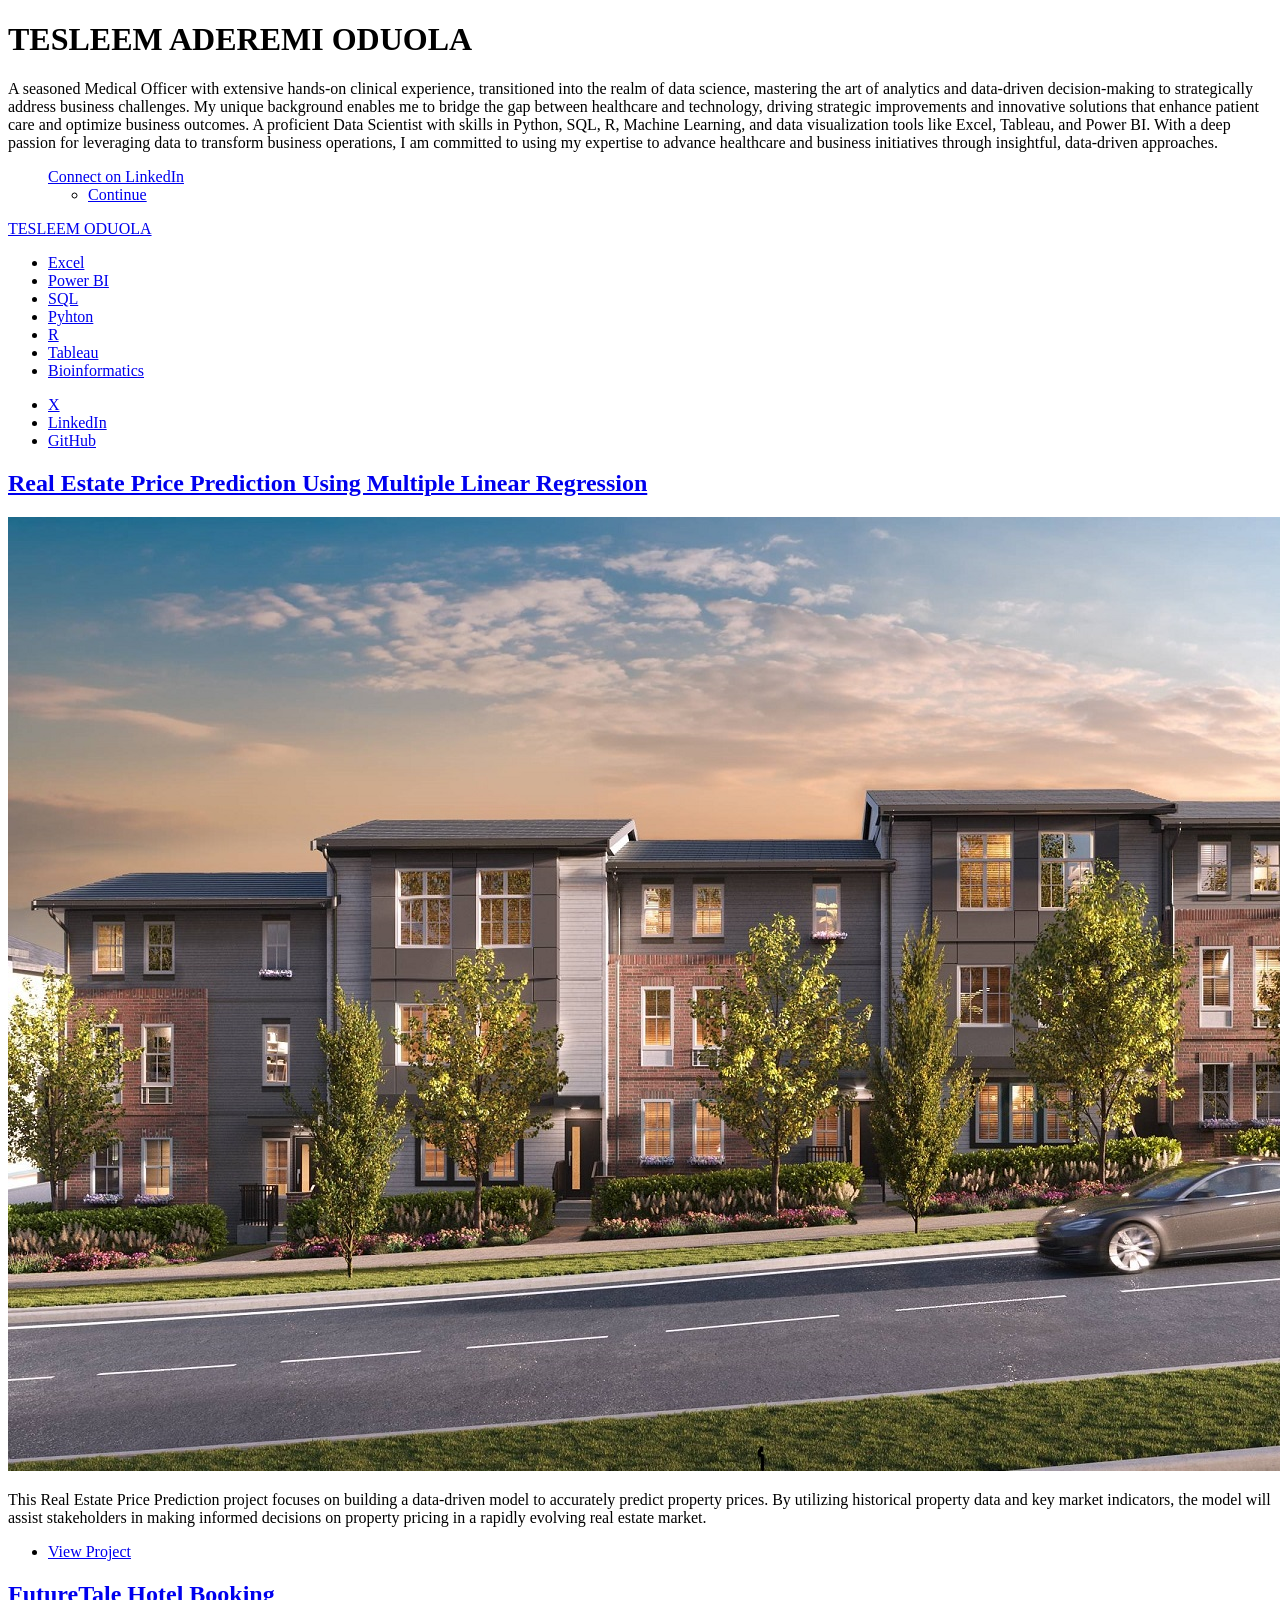
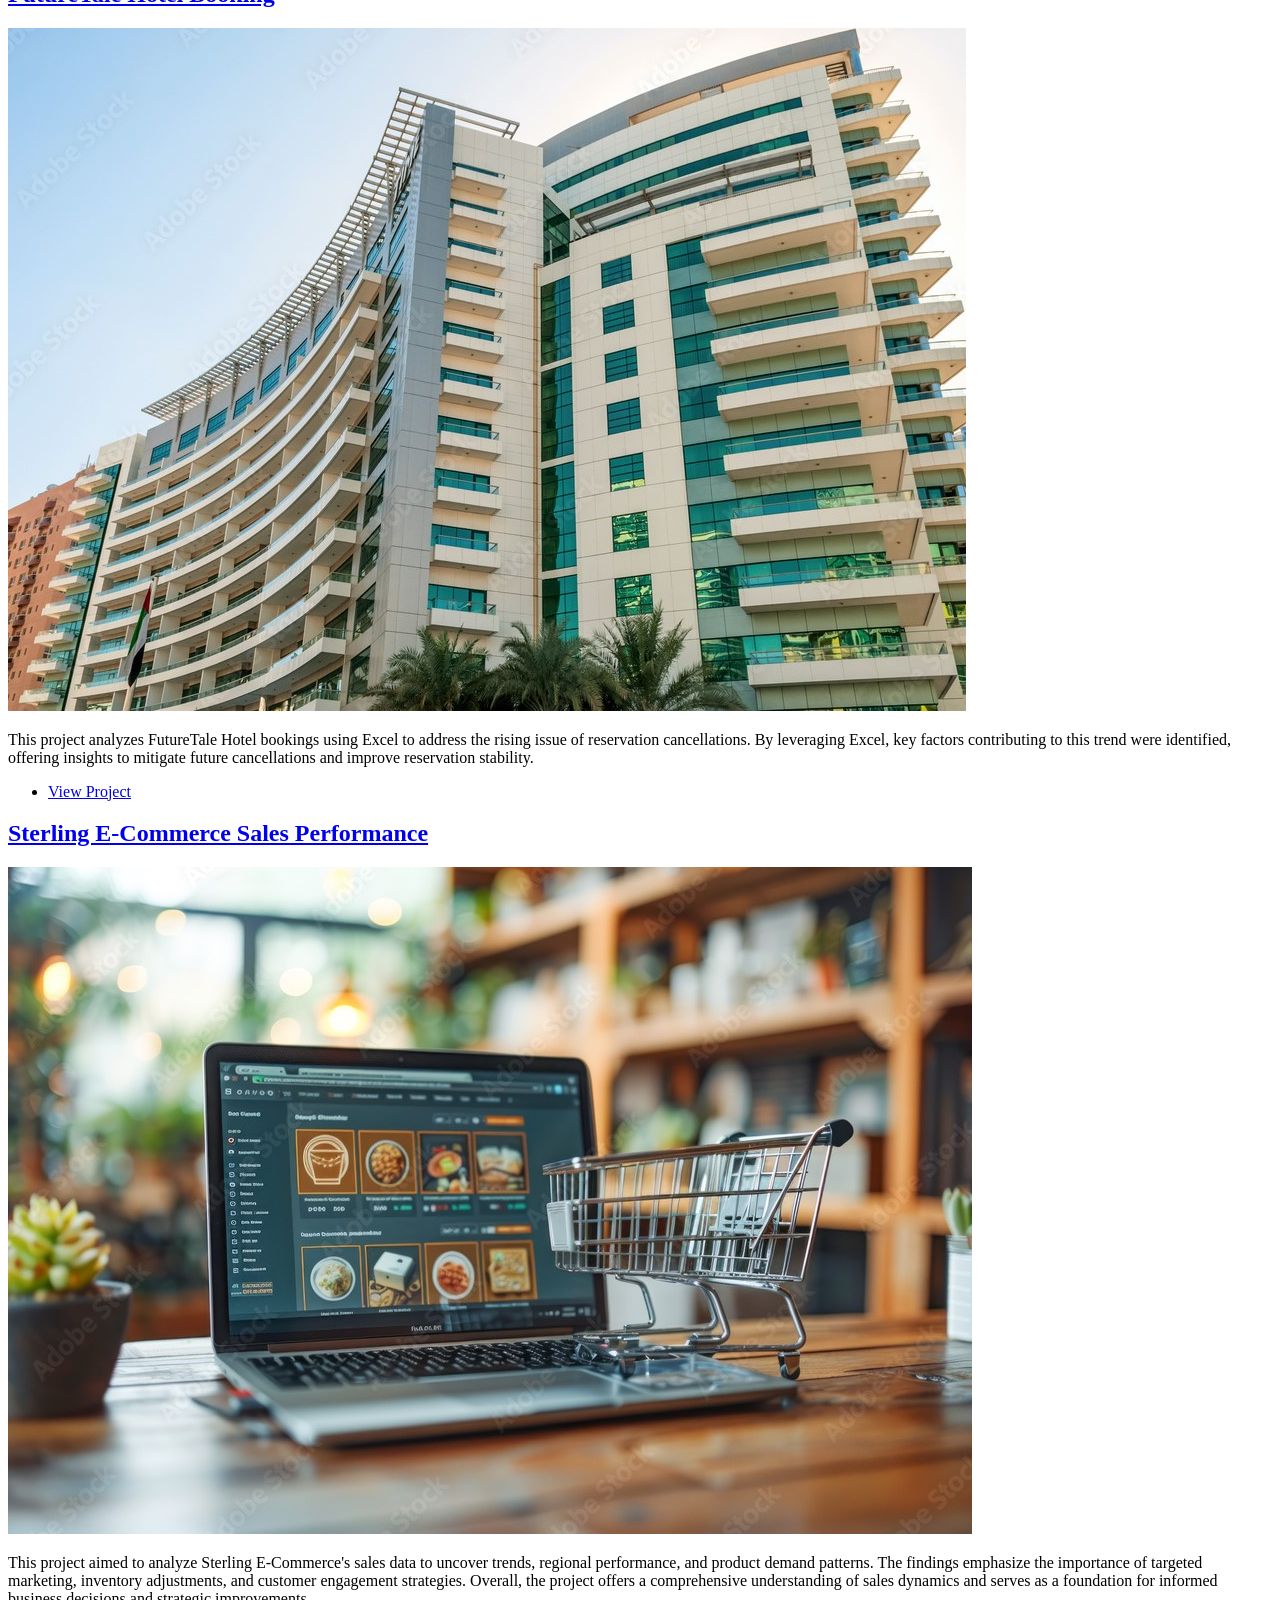
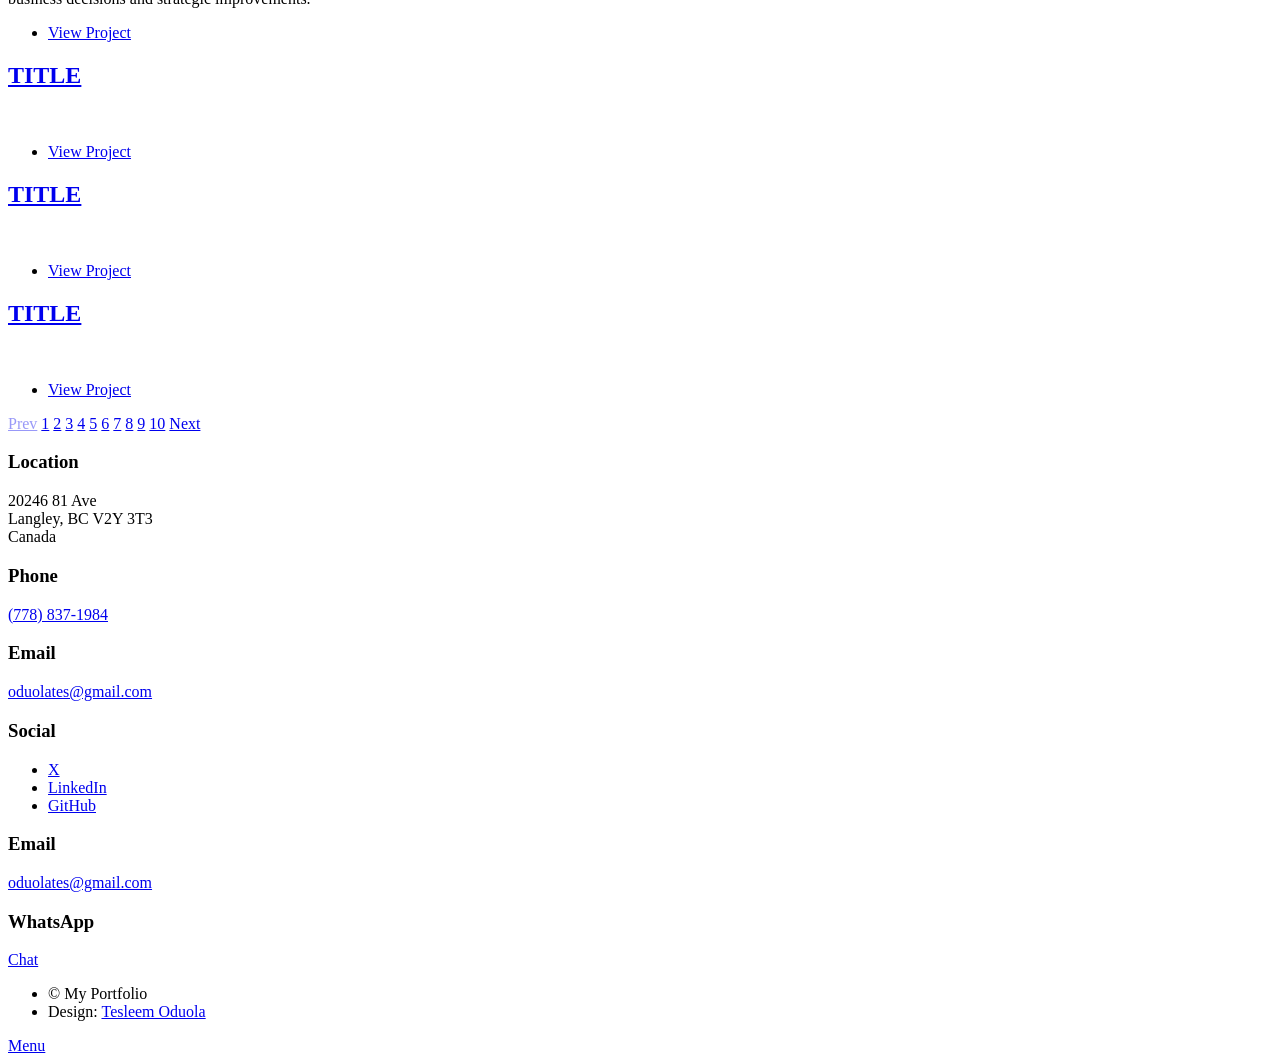
==== index.html @ ebc48899 "Add files via upload" ====
<!DOCTYPE HTML>
<!--
	Massively by HTML5 UP
	html5up.net | @ajlkn
	Free for personal and commercial use under the CCA 3.0 license (html5up.net/license)
-->
<html>
	<head>
		<title>Tesleem Oduola Portfolio</title>
		<meta charset="utf-8" />
		<meta name="viewport" content="width=device-width, initial-scale=1, user-scalable=no" />
		<link rel="stylesheet" href="assets/css/main.css" />
		<noscript><link rel="stylesheet" href="assets/css/noscript.css" /></noscript>
	</head>
	<body class="is-preload">

		<!-- Wrapper -->
			<div id="wrapper" class="fade-in">

				<!-- Intro -->
					<div id="intro">
						<h1>TESLEEM ADEREMI ODUOLA<br />
						</h1>
						<p> A seasoned Medical Officer with extensive hands-on clinical experience, 
                           transitioned into the realm of data science, mastering the art of analytics 
                           and data-driven decision-making to strategically address business challenges.
                           My unique background enables me to bridge the gap between healthcare and
                           technology, driving strategic improvements and innovative solutions that
                           enhance patient care and optimize business outcomes. A proficient Data
                           Scientist with skills in Python, SQL, R, Machine Learning, and data
                           visualization tools like Excel, Tableau, and Power BI. With a deep passion for
                           leveraging data to transform business operations, I am committed to using my
                           expertise to advance healthcare and business initiatives through insightful,
                           data-driven approaches.
                 </p>
				 <ul>  
                        <a href="https://www.linkedin.com/in/tesleemaderemioduola/"">Connect on LinkedIn</a></li>
						<ul class="actions">
							<li><a href="#header" class="button icon solid solo fa-arrow-down scrolly">Continue</a></li>
						</ul>
					</div>

				<!-- Header -->
					<header id="header">
						<a href="index.html" class="logo" target="_blank">TESLEEM ODUOLA</a>
					</header>

				<!-- Nav -->
					<nav id="nav">
						<ul class="links">
							<li class="active"><a href="index.html">Excel</a></li>
							<li><a href="powerbi.html">Power BI</a></li>
							<li><a href="sql.html">SQL</a></li>
							<li><a href="python.html">Pyhton</a></li>
							<li><a href="r.html">R</a></li>
							<li><a href="tableau.html">Tableau</a></li>
							<li><a href="bioinformatics.html">Bioinformatics</a></li>
						</ul>
						<ul class="icons">
							<li><a href="https://www.x.com/oduolates" class="icon brands alt fa-twitter"><span class="label">X</span></a></li>
                            <li><a href="https://www.linkedin.com/in/tesleemaderemioduola/" class="icon brands alt fa-linkedin"><span class="label">LinkedIn</span></a></li>
                            <li><a href="https://github.com/Tesleemoduola" class="icon brands alt fa-github"><span class="label">GitHub</span></a></li>
						</ul>
					</nav>

				<!-- Main -->
					<div id="main">

						

						<!-- Posts -->
							<section id="page1" class="posts">
								<article>
									<header>
										<h2><a href="https://github.com/Tesleemoduola/Real-Estate-Price-Prediction-Using-Multiple-Linear-Regression">Real Estate Price Prediction Using Multiple Linear Regression<br />
										</a></h2>
									</header>
									<a href="https://github.com/Tesleemoduola/Real-Estate-Price-Prediction-Using-Multiple-Linear-Regression" class="image fit"><img src="images/housing_2.jpg" alt="" /></a>
									<p>This Real Estate Price Prediction project focuses on building a data-driven model to accurately predict property prices. By utilizing historical property data and key market 
									   indicators, the model will assist stakeholders in making informed decisions on property pricing in a rapidly evolving real estate market.</p>
									<ul class="actions special">
										<li><a href="https://github.com/Tesleemoduola/Real-Estate-Price-Prediction-Using-Multiple-Linear-Regression" class="button">View Project</a></li>
									</ul>
								</article>
								<article>
									<header>
										<h2><a href="https://github.com/Tesleemoduola/Analysis-of-FutureTale-Hotel-Bookings">FutureTale Hotel Booking<br />
										</a></h2>
									</header>
									<a href="https://github.com/Tesleemoduola/Analysis-of-FutureTale-Hotel-Bookings" class="image fit"><img src="images/hotel.jpg" alt="" /></a>
									<p>This project analyzes FutureTale Hotel bookings using Excel to address the rising issue of reservation cancellations. By leveraging Excel, key factors contributing to this trend
									   were identified, offering insights to mitigate future cancellations and improve reservation stability.</p>
									<ul class="actions special">
										<li><a href="https://github.com/Tesleemoduola/Analysis-of-FutureTale-Hotel-Bookings" class="button">View Project</a></li>
									</ul>
								</article>
								<article>
									<header>
										<h2><a href="https://github.com/Tesleemoduola/Sterling-E-Commerce-Sales-Performance-Analysis">Sterling E-Commerce Sales Performance<br />
										</a></h2>
									</header>
									<a href="https://github.com/Tesleemoduola/Sterling-E-Commerce-Sales-Performance-Analysis" class="image fit"><img src="images/commerce.jpg" alt="" /></a>
									<p>This project aimed to analyze Sterling E-Commerce's sales data to uncover trends, regional performance, and product demand patterns. The findings emphasize the importance of 
									   targeted marketing, inventory adjustments, and customer engagement strategies. Overall, the project offers a comprehensive understanding of sales dynamics and serves as a foundation for informed business decisions and strategic improvements.</p>
									<ul class="actions special">
										<li><a href="https://github.com/Tesleemoduola/Sterling-E-Commerce-Sales-Performance-Analysis" class="button">View Project</a></li>
									</ul>
								</article>
								<article>
									<header>
									    <h2><a href="#">TITLE<br />
										</a></h2>
									</header>
									<a href="#" class="image fit"><img src="images/pic05.jpg" alt="" /></a>
									<p> </p>
									<ul class="actions special">
										<li><a href="#" class="button">View Project</a></li>
									</ul>
								</article>
								<article>
									<header>
										<h2><a href="#">TITLE<br />
										</a></h2>
									</header>
									<a href="#" class="image fit"><img src="images/pic06.jpg" alt="" /></a>
									<p> </p>
									<ul class="actions special">
										<li><a href="#" class="button">View Project</a></li>
									</ul>
								</article>
								<article>
									<header>
										<h2><a href="#">TITLE<br />
										</a></h2>
									</header>
									<a href="#" class="image fit"><img src="images/pic07.jpg" alt="" /></a>
									<p> </p>
									<ul class="actions special">
										<li><a href="#" class="button">View Project</a></li>
									</ul>
								</article>
							</section>

							<section id="page2" class="posts" style="display:none;">
								<article>
									<header>
										<h2><a href="#">TITLE<br />
										</a></h2>
									</header>
									<a href="#" class="image fit"><img src="images/pic02.jpg" alt="" /></a>
									<p> </p>
									<ul class="actions special">
										<li><a href="#" class="button">View Project</a></li>
									</ul>
								</article>
								<article>
									<header>
										<h2><a href="#">TITLE<br />
										</a></h2>
									</header>
									<a href="#" class="image fit"><img src="images/pic02.jpg" alt="" /></a>
									<p> </p>
									<ul class="actions special">
										<li><a href="#" class="button">View Project</a></li>
									</ul>
								</article>
								<article>
									<header>
										<h2><a href="#">TITLE<br />
										</a></h2>
									</header>
									<a href="#" class="image fit"><img src="images/pic02.jpg" alt="" /></a>
									<p> </p>
									<ul class="actions special">
										<li><a href="#" class="button">View Project</a></li>
									</ul>
								</article>
								<article>
									<header>
										<h2><a href="#">TITLE<br />
										</a></h2>
									</header>
									<a href="#" class="image fit"><img src="images/pic02.jpg" alt="" /></a>
									<p> </p>
									<ul class="actions special">
										<li><a href="#" class="button">View Project</a></li>
									</ul>
								</article>
								<article>
									<header>
										<h2><a href="#">TITLE<br />
										</a></h2>
									</header>
									<a href="#" class="image fit"><img src="images/pic02.jpg" alt="" /></a>
									<p> </p>
									<ul class="actions special">
										<li><a href="#" class="button">View Project</a></li>
									</ul>
								</article>
								<article>
									<header>
										<h2><a href="#">TITLE<br />
										</a></h2>
									</header>
									<a href="#" class="image fit"><img src="images/pic02.jpg" alt="" /></a>
									<p> </p>
									<ul class="actions special">
										<li><a href="#" class="button">View Project</a></li>
									</ul>
								</article>
							</section>
							
							<section id="page3" class="posts" style="display:none;">
								<article>
									<header>
										<h2><a href="#">TITLE<br />
										</a></h2>
									</header>
									<a href="#" class="image fit"><img src="images/pic02.jpg" alt="" /></a>
									<p> </p>
									<ul class="actions special">
										<li><a href="#" class="button">View Project</a></li>
									</ul>
								</article>
								<article>
									<header>
										<h2><a href="#">TITLE<br />
										</a></h2>
									</header>
									<a href="#" class="image fit"><img src="images/pic02.jpg" alt="" /></a>
									<p> </p>
									<ul class="actions special">
										<li><a href="#" class="button">View Project</a></li>
									</ul>
								</article>
								<article>
									<header>
										<h2><a href="#">TITLE<br />
										</a></h2>
									</header>
									<a href="#" class="image fit"><img src="images/pic02.jpg" alt="" /></a>
									<p> </p>
									<ul class="actions special">
										<li><a href="#" class="button">View Project</a></li>
									</ul>
								</article>
								<article>
									<header>
										<h2><a href="#">TITLE<br />
										</a></h2>
									</header>
									<a href="#" class="image fit"><img src="images/pic02.jpg" alt="" /></a>
									<p> </p>
									<ul class="actions special">
										<li><a href="#" class="button">View Project</a></li>
									</ul>
								</article>
								<article>
									<header>
										<h2><a href="#">TITLE<br />
										</a></h2>
									</header>
									<a href="#" class="image fit"><img src="images/pic02.jpg" alt="" /></a>
									<p> </p>
									<ul class="actions special">
										<li><a href="#" class="button">View Project</a></li>
									</ul>
								</article>
								<article>
									<header>
										<h2><a href="#">TITLE<br />
										</a></h2>
									</header>
									<a href="#" class="image fit"><img src="images/pic02.jpg" alt="" /></a>
									<p> </p>
									<ul class="actions special">
										<li><a href="#" class="button">View Project</a></li>
									</ul>
								</article>
							</section>

							<section id="page4" class="posts" style="display:none;">
								<article>
									<header>
										<h2><a href="#">TITLE<br />
										</a></h2>
									</header>
									<a href="#" class="image fit"><img src="images/pic02.jpg" alt="" /></a>
									<p> </p>
									<ul class="actions special">
										<li><a href="#" class="button">View Project</a></li>
									</ul>
								</article>
								<article>
									<header>
										<h2><a href="#">TITLE<br />
										</a></h2>
									</header>
									<a href="#" class="image fit"><img src="images/pic02.jpg" alt="" /></a>
									<p> </p>
									<ul class="actions special">
										<li><a href="#" class="button">View Project</a></li>
									</ul>
								</article>
								<article>
									<header>
										<h2><a href="#">TITLE<br />
										</a></h2>
									</header>
									<a href="#" class="image fit"><img src="images/pic02.jpg" alt="" /></a>
									<p> </p>
									<ul class="actions special">
										<li><a href="#" class="button">View Project</a></li>
									</ul>
								</article>
								<article>
									<header>
										<h2><a href="#">TITLE<br />
										</a></h2>
									</header>
									<a href="#" class="image fit"><img src="images/pic02.jpg" alt="" /></a>
									<p> </p>
									<ul class="actions special">
										<li><a href="#" class="button">View Project</a></li>
									</ul>
								</article>
								<article>
									<header>
										<h2><a href="#">TITLE<br />
										</a></h2>
									</header>
									<a href="#" class="image fit"><img src="images/pic02.jpg" alt="" /></a>
									<p> </p>
									<ul class="actions special">
										<li><a href="#" class="button">View Project</a></li>
									</ul>
								</article>
								<article>
									<header>
										<h2><a href="#">TITLE<br />
										</a></h2>
									</header>
									<a href="#" class="image fit"><img src="images/pic02.jpg" alt="" /></a>
									<p> </p>
									<ul class="actions special">
										<li><a href="#" class="button">View Project</a></li>
									</ul>
								</article>
							</section>
							
							<section id="page5" class="posts" style="display:none;">
								<article>
									<header>
										<h2><a href="#">TITLE<br />
										</a></h2>
									</header>
									<a href="#" class="image fit"><img src="images/pic02.jpg" alt="" /></a>
									<p> </p>
									<ul class="actions special">
										<li><a href="#" class="button">View Project</a></li>
									</ul>
								</article>
								<article>
									<header>
										<h2><a href="#">TITLE<br />
										</a></h2>
									</header>
									<a href="#" class="image fit"><img src="images/pic02.jpg" alt="" /></a>
									<p> </p>
									<ul class="actions special">
										<li><a href="#" class="button">View Project</a></li>
									</ul>
								</article>
								<article>
									<header>
										<h2><a href="#">TITLE<br />
										</a></h2>
									</header>
									<a href="#" class="image fit"><img src="images/pic02.jpg" alt="" /></a>
									<p> </p>
									<ul class="actions special">
										<li><a href="#" class="button">View Project</a></li>
									</ul>
								</article>
								<article>
									<header>
										<h2><a href="#">TITLE<br />
										</a></h2>
									</header>
									<a href="#" class="image fit"><img src="images/pic02.jpg" alt="" /></a>
									<p> </p>
									<ul class="actions special">
										<li><a href="#" class="button">View Project</a></li>
									</ul>
								</article>
								<article>
									<header>
										<h2><a href="#">TITLE<br />
										</a></h2>
									</header>
									<a href="#" class="image fit"><img src="images/pic02.jpg" alt="" /></a>
									<p> </p>
									<ul class="actions special">
										<li><a href="#" class="button">View Project</a></li>
									</ul>
								</article>
								<article>
									<header>
										<h2><a href="#">TITLE<br />
										</a></h2>
									</header>
									<a href="#" class="image fit"><img src="images/pic02.jpg" alt="" /></a>
									<p> </p>
									<ul class="actions special">
										<li><a href="#" class="button">View Project</a></li>
									</ul>
								</article>
							</section>
							
							<section id="page6" class="posts" style="display:none;">
								<article>
									<header>
										<h2><a href="#">TITLE<br />
										</a></h2>
									</header>
									<a href="#" class="image fit"><img src="images/pic02.jpg" alt="" /></a>
									<p> </p>
									<ul class="actions special">
										<li><a href="#" class="button">View Project</a></li>
									</ul>
								</article>
								<article>
									<header>
										<h2><a href="#">TITLE<br />
										</a></h2>
									</header>
									<a href="#" class="image fit"><img src="images/pic02.jpg" alt="" /></a>
									<p> </p>
									<ul class="actions special">
										<li><a href="#" class="button">View Project</a></li>
									</ul>
								</article>
								<article>
									<header>
										<h2><a href="#">TITLE<br />
										</a></h2>
									</header>
									<a href="#" class="image fit"><img src="images/pic02.jpg" alt="" /></a>
									<p> </p>
									<ul class="actions special">
										<li><a href="#" class="button">View Project</a></li>
									</ul>
								</article>
								<article>
									<header>
										<h2><a href="#">TITLE<br />
										</a></h2>
									</header>
									<a href="#" class="image fit"><img src="images/pic02.jpg" alt="" /></a>
									<p> </p>
									<ul class="actions special">
										<li><a href="#" class="button">View Project</a></li>
									</ul>
								</article>
								<article>
									<header>
										<h2><a href="#">TITLE<br />
										</a></h2>
									</header>
									<a href="#" class="image fit"><img src="images/pic02.jpg" alt="" /></a>
									<p> </p>
									<ul class="actions special">
										<li><a href="#" class="button">View Project</a></li>
									</ul>
								</article>
								<article>
									<header>
										<h2><a href="#">TITLE<br />
										</a></h2>
									</header>
									<a href="#" class="image fit"><img src="images/pic02.jpg" alt="" /></a>
									<p> </p>
									<ul class="actions special">
										<li><a href="#" class="button">View Project</a></li>
									</ul>
								</article>
							</section>
							
							<section id="page7" class="posts" style="display:none;">
								<article>
									<header>
										<h2><a href="#">TITLE<br />
										</a></h2>
									</header>
									<a href="#" class="image fit"><img src="images/pic02.jpg" alt="" /></a>
									<p> </p>
									<ul class="actions special">
										<li><a href="#" class="button">View Project</a></li>
									</ul>
								</article>
								<article>
									<header>
										<h2><a href="#">TITLE<br />
										</a></h2>
									</header>
									<a href="#" class="image fit"><img src="images/pic02.jpg" alt="" /></a>
									<p> </p>
									<ul class="actions special">
										<li><a href="#" class="button">View Project</a></li>
									</ul>
								</article>
								<article>
									<header>
										<h2><a href="#">TITLE<br />
										</a></h2>
									</header>
									<a href="#" class="image fit"><img src="images/pic02.jpg" alt="" /></a>
									<p> </p>
									<ul class="actions special">
										<li><a href="#" class="button">View Project</a></li>
									</ul>
								</article>
								<article>
									<header>
										<h2><a href="#">TITLE<br />
										</a></h2>
									</header>
									<a href="#" class="image fit"><img src="images/pic02.jpg" alt="" /></a>
									<p> </p>
									<ul class="actions special">
										<li><a href="#" class="button">View Project</a></li>
									</ul>
								</article>
								<article>
									<header>
										<h2><a href="#">TITLE<br />
										</a></h2>
									</header>
									<a href="#" class="image fit"><img src="images/pic02.jpg" alt="" /></a>
									<p> </p>
									<ul class="actions special">
										<li><a href="#" class="button">View Project</a></li>
									</ul>
								</article>
								<article>
									<header>
										<h2><a href="#">TITLE<br />
										</a></h2>
									</header>
									<a href="#" class="image fit"><img src="images/pic02.jpg" alt="" /></a>
									<p> </p>
									<ul class="actions special">
										<li><a href="#" class="button">View Project</a></li>
									</ul>
								</article>
							</section>
							
							<section id="page8" class="posts" style="display:none;">
								<article>
									<header>
										<h2><a href="#">TITLE<br />
										</a></h2>
									</header>
									<a href="#" class="image fit"><img src="images/pic02.jpg" alt="" /></a>
									<p> </p>
									<ul class="actions special">
										<li><a href="#" class="button">View Project</a></li>
									</ul>
								</article>
								<article>
									<header>
										<h2><a href="#">TITLE<br />
										</a></h2>
									</header>
									<a href="#" class="image fit"><img src="images/pic02.jpg" alt="" /></a>
									<p> </p>
									<ul class="actions special">
										<li><a href="#" class="button">View Project</a></li>
									</ul>
								</article>
								<article>
									<header>
										<h2><a href="#">TITLE<br />
										</a></h2>
									</header>
									<a href="#" class="image fit"><img src="images/pic02.jpg" alt="" /></a>
									<p> </p>
									<ul class="actions special">
										<li><a href="#" class="button">View Project</a></li>
									</ul>
								</article>
								<article>
									<header>
										<h2><a href="#">TITLE<br />
										</a></h2>
									</header>
									<a href="#" class="image fit"><img src="images/pic02.jpg" alt="" /></a>
									<p> </p>
									<ul class="actions special">
										<li><a href="#" class="button">View Project</a></li>
									</ul>
								</article>
								<article>
									<header>
										<h2><a href="#">TITLE<br />
										</a></h2>
									</header>
									<a href="#" class="image fit"><img src="images/pic02.jpg" alt="" /></a>
									<p> </p>
									<ul class="actions special">
										<li><a href="#" class="button">View Project</a></li>
									</ul>
								</article>
								<article>
									<header>
										<h2><a href="#">TITLE<br />
										</a></h2>
									</header>
									<a href="#" class="image fit"><img src="images/pic02.jpg" alt="" /></a>
									<p> </p>
									<ul class="actions special">
										<li><a href="#" class="button">View Project</a></li>
									</ul>
								</article>
							</section>
							
							<section id="page9" class="posts" style="display:none;">
								<article>
									<header>
										<h2><a href="#">TITLE<br />
										</a></h2>
									</header>
									<a href="#" class="image fit"><img src="images/pic02.jpg" alt="" /></a>
									<p> </p>
									<ul class="actions special">
										<li><a href="#" class="button">View Project</a></li>
									</ul>
								</article>
								<article>
									<header>
										<h2><a href="#">TITLE<br />
										</a></h2>
									</header>
									<a href="#" class="image fit"><img src="images/pic02.jpg" alt="" /></a>
									<p> </p>
									<ul class="actions special">
										<li><a href="#" class="button">View Project</a></li>
									</ul>
								</article>
								<article>
									<header>
										<h2><a href="#">TITLE<br />
										</a></h2>
									</header>
									<a href="#" class="image fit"><img src="images/pic02.jpg" alt="" /></a>
									<p> </p>
									<ul class="actions special">
										<li><a href="#" class="button">View Project</a></li>
									</ul>
								</article>
								<article>
									<header>
										<h2><a href="#">TITLE<br />
										</a></h2>
									</header>
									<a href="#" class="image fit"><img src="images/pic02.jpg" alt="" /></a>
									<p> </p>
									<ul class="actions special">
										<li><a href="#" class="button">View Project</a></li>
									</ul>
								</article>
								<article>
									<header>
										<h2><a href="#">TITLE<br />
										</a></h2>
									</header>
									<a href="#" class="image fit"><img src="images/pic02.jpg" alt="" /></a>
									<p> </p>
									<ul class="actions special">
										<li><a href="#" class="button">View Project</a></li>
									</ul>
								</article>
								<article>
									<header>
										<h2><a href="#">TITLE<br />
										</a></h2>
									</header>
									<a href="#" class="image fit"><img src="images/pic02.jpg" alt="" /></a>
									<p> </p>
									<ul class="actions special">
										<li><a href="#" class="button">View Project</a></li>
									</ul>
								</article>
							</section>
							
							<section id="page10" class="posts" style="display:none;">
								<article>
									<header>
										<h2><a href="#">TITLE<br />
										</a></h2>
									</header>
									<a href="#" class="image fit"><img src="images/pic02.jpg" alt="" /></a>
									<p> </p>
									<ul class="actions special">
										<li><a href="#" class="button">View Project</a></li>
									</ul>
								</article>
								<article>
									<header>
										<h2><a href="#">TITLE<br />
										</a></h2>
									</header>
									<a href="#" class="image fit"><img src="images/pic02.jpg" alt="" /></a>
									<p> </p>
									<ul class="actions special">
										<li><a href="#" class="button">View Project</a></li>
									</ul>
								</article>
								<article>
									<header>
										<h2><a href="#">TITLE<br />
										</a></h2>
									</header>
									<a href="#" class="image fit"><img src="images/pic02.jpg" alt="" /></a>
									<p> </p>
									<ul class="actions special">
										<li><a href="#" class="button">View Project</a></li>
									</ul>
								</article>
								<article>
									<header>
										<h2><a href="#">TITLE<br />
										</a></h2>
									</header>
									<a href="#" class="image fit"><img src="images/pic02.jpg" alt="" /></a>
									<p> </p>
									<ul class="actions special">
										<li><a href="#" class="button">View Project</a></li>
									</ul>
								</article>
								<article>
									<header>
										<h2><a href="#">TITLE<br />
										</a></h2>
									</header>
									<a href="#" class="image fit"><img src="images/pic02.jpg" alt="" /></a>
									<p> </p>
									<ul class="actions special">
										<li><a href="#" class="button">View Project</a></li>
									</ul>
								</article>
								<article>
									<header>
										<h2><a href="#">TITLE<br />
										</a></h2>
									</header>
									<a href="#" class="image fit"><img src="images/pic02.jpg" alt="" /></a>
									<p> </p>
									<ul class="actions special">
										<li><a href="#" class="button">View Project</a></li>
									</ul>
								</article>
							</section>

						<!-- Footer -->
						<footer>
							<div class="pagination">
								<a href="#" class="previous">Prev</a>
								<a href="#" class="page active">1</a>
                                <a href="#" class="page">2</a>
                                <a href="#" class="page">3</a>
                                <a href="#" class="page">4</a>
                                <a href="#" class="page">5</a>
                                <a href="#" class="page">6</a>
                                <a href="#" class="page">7</a>
                                <a href="#" class="page">8</a>
                                <a href="#" class="page">9</a>
                                <a href="#" class="page">10</a>
                                <a href="#" class="next">Next</a>
							</div>
						</footer>

				</div>

			<!-- Footer -->
				<footer id="footer">
						</form>
					</section>
					<section class="split contact">
						<section class="alt">
							<h3>Location</h3>
							<p>20246 81 Ave<br />
							   Langley, BC V2Y 3T3<br />
							   Canada</p>
						</section>
						<section>
							<h3>Phone</h3>
							<p><a href="#">(778) 837-1984</a></p>
						</section>
						<section>
							<h3>Email</h3>
							<p><a href="#">oduolates@gmail.com</a></p>
						</section>
						<section>
							<h3>Social</h3>
							<ul class="icons alt">
								<li><a href="https://www.x.com/oduolates" class="icon brands alt fa-twitter"><span class="label">X</span></a></li>
								<li><a href="https://www.linkedin.com/in/tesleemaderemioduola/" class="icon brands alt fa-linkedin"><span class="label">LinkedIn</span></a></li>
								<li><a href="https://github.com/Tesleemoduola" class="icon brands alt fa-github"><span class="label">GitHub</span></a></li>
						</section>
						<section>
							<!-- Email Contact with Gmail Logo -->
						<h3>Email</h3>
						<!-- Email link using mailto protocol -->
						<p>
						<a href="mailto:oduolates@gmail.com">
						<i class="fas fa-envelope" style="color: magenta;"></i> 
						oduolates@gmail.com
						</a>
						</p>
						</section>
						
						<!-- WhatsApp Contact -->
						<section>
						<h3>WhatsApp</h3>
						<!-- Link to open WhatsApp chat -->
						<p>
						<a href="https://wa.me/27797586064" target="_blank">
						<i class="fab fa-whatsapp" style="color: maroon;"></i> 
						Chat
						</a>
						</p>
						</section>
						</section>
					   </footer>


			<!-- Copyright -->
				<div id="copyright">
					<ul><li>&copy; My Portfolio</li><li>Design: <a href="https://tesleemoduola.github.io">Tesleem Oduola</a></li></ul>
				</div>

		</div>

	<!-- Scripts -->
		<script src="assets/js/jquery.min.js"></script>
		<script src="assets/js/jquery.scrollex.min.js"></script>
		<script src="assets/js/jquery.scrolly.min.js"></script>
		<script src="assets/js/browser.min.js"></script>
		<script src="assets/js/breakpoints.min.js"></script>
		<script src="assets/js/util.js"></script>
		<script src="assets/js/main.js"></script>
    
	<!-- Pagination script -->
	<script>
		// Function to update Prev/Next disabled state
		function updateNavButtons() {
			const activeBtn = document.querySelector(".pagination .page.active");
			const currentPage = parseInt(activeBtn.textContent.trim());
		
			const prevBtn = document.querySelector(".pagination .previous");
			const nextBtn = document.querySelector(".pagination .next");
		
			// Disable PREV on page 1
			if (currentPage === 1) {
				prevBtn.classList.add("disabled");
				prevBtn.style.pointerEvents = "none";
				prevBtn.style.opacity = "0.4";
			} else {
				prevBtn.classList.remove("disabled");
				prevBtn.style.pointerEvents = "auto";
				prevBtn.style.opacity = "1";
			}
		
			// Disable NEXT on last page
			const totalPages = document.querySelectorAll(".pagination .page").length;
		
			if (currentPage === totalPages) {
				nextBtn.classList.add("disabled");
				nextBtn.style.pointerEvents = "none";
				nextBtn.style.opacity = "0.4";
			} else {
				nextBtn.classList.remove("disabled");
				nextBtn.style.pointerEvents = "auto";
				nextBtn.style.opacity = "1";
			}
		}
		
		
		// Handle number buttons
		document.querySelectorAll(".pagination .page").forEach(button => {
			button.addEventListener("click", function(event) {
				event.preventDefault();
		
				let pageNumber = this.textContent.trim();
		
				// Hide all pages
				document.querySelectorAll("section[id^='page']").forEach(section => {
					section.style.display = "none";
				});
		
				// Show selected page
				const target = document.getElementById("page" + pageNumber);
				if (target) {
					target.style.display = "block";
				}
		
				// Update active button
				document.querySelectorAll(".pagination .page").forEach(b => b.classList.remove("active"));
				this.classList.add("active");
		
				// Update button states
				updateNavButtons();
			});
		});
		
		
		// NEXT button
		const nextBtn = document.querySelector(".pagination .next");
		if (nextBtn) {
			nextBtn.addEventListener("click", function(e) {
				e.preventDefault();
		
				const activeBtn = document.querySelector(".pagination .page.active");
				let currentPage = parseInt(activeBtn.textContent.trim());
				let nextPage = currentPage + 1;
		
				const nextPageBtn = [...document.querySelectorAll(".pagination .page")]
					.find(btn => parseInt(btn.textContent.trim()) === nextPage);
		
				if (nextPageBtn) {
					nextPageBtn.click();
				}
			});
		}
		
		
		// PREVIOUS button
		const prevBtn = document.querySelector(".pagination .previous");
		if (prevBtn) {
			prevBtn.addEventListener("click", function(e) {
				e.preventDefault();
		
				const activeBtn = document.querySelector(".pagination .page.active");
				let currentPage = parseInt(activeBtn.textContent.trim());
				let prevPage = currentPage - 1;
		
				const prevPageBtn = [...document.querySelectorAll(".pagination .page")]
					.find(btn => parseInt(btn.textContent.trim()) === prevPage);
		
				if (prevPageBtn) {
					prevPageBtn.click();
				}
			});
		}
		
		// Initialize disabled states on page load
		updateNavButtons();
		</script>
</body>
</html>
---- assets/css/main.css ----
@import url(fontawesome-all.min.css);
@import url("https://fonts.googleapis.com/css?family=Merriweather:300,700,300italic,700italic|Source+Sans+Pro:900");

/*
	Massively by HTML5 UP
	html5up.net | @ajlkn
	Free for personal and commercial use under the CCA 3.0 license (html5up.net/license)
*/

html, body, div, span, applet, object,
iframe, h1, h2, h3, h4, h5, h6, p, blockquote,
pre, a, abbr, acronym, address, big, cite,
code, del, dfn, em, img, ins, kbd, q, s, samp,
small, strike, strong, sub, sup, tt, var, b,
u, i, center, dl, dt, dd, ol, ul, li, fieldset,
form, label, legend, table, caption, tbody,
tfoot, thead, tr, th, td, article, aside,
canvas, details, embed, figure, figcaption,
footer, header, hgroup, menu, nav, output, ruby,
section, summary, time, mark, audio, video {
	margin: 0;
	padding: 0;
	border: 0;
	font-size: 100%;
	font: inherit;
	vertical-align: baseline;}

article, aside, details, figcaption, figure,
footer, header, hgroup, menu, nav, section {
	display: block;}

body {
	line-height: 1;
}

ol, ul {
	list-style: none;
}

blockquote, q {
	quotes: none;
}

	blockquote:before, blockquote:after, q:before, q:after {
		content: '';
		content: none;
	}

table {
	border-collapse: collapse;
	border-spacing: 0;
}

body {
	-webkit-text-size-adjust: none;
}

mark {
	background-color: transparent;
	color: inherit;
}

input::-moz-focus-inner {
	border: 0;
	padding: 0;
}

input, select, textarea {
	-moz-appearance: none;
	-webkit-appearance: none;
	-ms-appearance: none;
	appearance: none;
}

/* Basic */

	@-ms-viewport {
		width: device-width;
	}

	body {
		-ms-overflow-style: scrollbar;
	}

	@media screen and (max-width: 480px) {

		html, body {
			min-width: 320px;
		}

	}

	html {
		box-sizing: border-box;
	}

	*, *:before, *:after {
		box-sizing: inherit;
	}

	body {
		background-color: #1e252d;
	}

		body.is-preload *, body.is-preload *:before, body.is-preload *:after {
			-moz-animation: none !important;
			-webkit-animation: none !important;
			-ms-animation: none !important;
			animation: none !important;
			-moz-transition: none !important;
			-webkit-transition: none !important;
			-ms-transition: none !important;
			transition: none !important;
		}

/* Type */

	html {
		font-size: 16pt;
	}

		@media screen and (max-width: 1680px) {

			html {
				font-size: 12pt;
			}

		}

		@media screen and (max-width: 1280px) {

			html {
				font-size: 11pt;
			}

		}

		@media screen and (max-width: 360px) {

			html {
				font-size: 10pt;
			}

		}

	body {
		color: #212931;
	}

	body, input, select, textarea {
		font-family: "Merriweather", Georgia, serif;
		font-weight: 300;
		font-size: 1rem;
		line-height: 2.375;
	}

	a {
		-moz-transition: color 0.2s ease-in-out, background-color 0.2s ease-in-out, border-color 0.2s ease-in-out, box-shadow 0.2s ease-in-out;
		-webkit-transition: color 0.2s ease-in-out, background-color 0.2s ease-in-out, border-color 0.2s ease-in-out, box-shadow 0.2s ease-in-out;
		-ms-transition: color 0.2s ease-in-out, background-color 0.2s ease-in-out, border-color 0.2s ease-in-out, box-shadow 0.2s ease-in-out;
		transition: color 0.2s ease-in-out, background-color 0.2s ease-in-out, border-color 0.2s ease-in-out, box-shadow 0.2s ease-in-out;
		border-bottom: dotted 1px;
		text-decoration: none;
	}

		a:hover {
			border-bottom-color: transparent;
		}

	strong, b {
		font-weight: 600;
	}

	em, i {
		font-style: italic;
	}

	p {
		text-align: justify;
		margin: 0 0 2rem 0;
	}

	h1, h2, h3, h4, h5, h6 {
		font-family: "Source Sans Pro", Helvetica, sans-serif;
		font-weight: 900;
		line-height: 1.5;
		letter-spacing: 0.075em;
		text-transform: uppercase;
		margin: 0 0 1rem 0;
	}

		h1 a, h2 a, h3 a, h4 a, h5 a, h6 a {
			border-bottom: 0;
			color: inherit;
			text-decoration: none;
		}

	h1 {
		font-size: 4rem;
		line-height: 1.1;
		margin: 0 0 2rem 0;
	}

	h2 {
		font-size: 1.75rem;
		line-height: 1.3;
		margin: 0 0 1.5rem 0;
	}

	h3 {
		font-size: 1.25rem;
		margin: 0 0 1.5rem 0;
	}

	h4 {
		font-size: 1rem;
	}

	h5 {
		font-size: 0.9rem;
	}

	h6 {
		font-size: 0.8rem;
	}

	sub {
		font-size: 0.8rem;
		position: relative;
		top: 0.5rem;
	}

	sup {
		font-size: 0.8rem;
		position: relative;
		top: -0.5rem;
	}

	blockquote {
		border-left: solid 4px;
		font-style: italic;
		margin: 0 0 2rem 0;
		padding: 0.5rem 0 0.5rem 2rem;
	}

	code {
		border: solid 2px;
		font-family: "Courier New", monospace;
		font-size: 0.9rem;
		margin: 0 0.25rem;
		padding: 0.25rem 0.65rem;
	}

	pre {
		-webkit-overflow-scrolling: touch;
		font-family: "Courier New", monospace;
		font-size: 0.9rem;
		margin: 0 0 2rem 0;
	}

		pre code {
			display: block;
			line-height: 1.75;
			padding: 1rem 1.5rem;
			overflow-x: auto;
		}

	hr {
		border: 0;
		border-bottom: solid 2px;
		margin: 3rem 0;
	}

		hr.major {
			margin: 5rem 0;
		}

	.align-left {
		text-align: left;
	}

	.align-center {
		text-align: center;
	}

	.align-right {
		text-align: right;
	}

	input, select, textarea {
		color: #212931;
	}

	a {
		color: #212931;
		border-bottom-color: rgba(33, 41, 49, 0.5);
	}

		a:hover {
			border-bottom-color: transparent;
			color: #18bfef !important;
		}

	strong, b {
		color: #212931;
	}

	h1, h2, h3, h4, h5, h6 {
		color: #212931;
	}

	blockquote {
		border-left-color: #eeeeee;
	}

	code {
		background: rgba(220, 220, 220, 0.25);
		border-color: #eeeeee;
	}

	hr {
		border-bottom-color: #eeeeee;
	}

/* Row */

	.row {
		display: flex;
		flex-wrap: wrap;
		box-sizing: border-box;
		align-items: stretch;
	}

		.row > * {
			box-sizing: border-box;
		}

		.row.gtr-uniform > * > :last-child {
			margin-bottom: 0;
		}

		.row.aln-left {
			justify-content: flex-start;
		}

		.row.aln-center {
			justify-content: center;
		}

		.row.aln-right {
			justify-content: flex-end;
		}

		.row.aln-top {
			align-items: flex-start;
		}

		.row.aln-middle {
			align-items: center;
		}

		.row.aln-bottom {
			align-items: flex-end;
		}

		.row > .imp {
			order: -1;
		}

		.row > .col-1 {
			width: 8.33333%;
		}

		.row > .off-1 {
			margin-left: 8.33333%;
		}

		.row > .col-2 {
			width: 16.66667%;
		}

		.row > .off-2 {
			margin-left: 16.66667%;
		}

		.row > .col-3 {
			width: 25%;
		}

		.row > .off-3 {
			margin-left: 25%;
		}

		.row > .col-4 {
			width: 33.33333%;
		}

		.row > .off-4 {
			margin-left: 33.33333%;
		}

		.row > .col-5 {
			width: 41.66667%;
		}

		.row > .off-5 {
			margin-left: 41.66667%;
		}

		.row > .col-6 {
			width: 50%;
		}

		.row > .off-6 {
			margin-left: 50%;
		}

		.row > .col-7 {
			width: 58.33333%;
		}

		.row > .off-7 {
			margin-left: 58.33333%;
		}

		.row > .col-8 {
			width: 66.66667%;
		}

		.row > .off-8 {
			margin-left: 66.66667%;
		}

		.row > .col-9 {
			width: 75%;
		}

		.row > .off-9 {
			margin-left: 75%;
		}

		.row > .col-10 {
			width: 83.33333%;
		}

		.row > .off-10 {
			margin-left: 83.33333%;
		}

		.row > .col-11 {
			width: 91.66667%;
		}

		.row > .off-11 {
			margin-left: 91.66667%;
		}

		.row > .col-12 {
			width: 100%;
		}

		.row > .off-12 {
			margin-left: 100%;
		}

		.row.gtr-0 {
			margin-top: 0;
			margin-left: 0rem;
		}

			.row.gtr-0 > * {
				padding: 0 0 0 0rem;
			}

			.row.gtr-0.gtr-uniform {
				margin-top: 0rem;
			}

				.row.gtr-0.gtr-uniform > * {
					padding-top: 0rem;
				}

		.row.gtr-25 {
			margin-top: 0;
			margin-left: -0.375rem;
		}

			.row.gtr-25 > * {
				padding: 0 0 0 0.375rem;
			}

			.row.gtr-25.gtr-uniform {
				margin-top: -0.375rem;
			}

				.row.gtr-25.gtr-uniform > * {
					padding-top: 0.375rem;
				}

		.row.gtr-50 {
			margin-top: 0;
			margin-left: -0.75rem;
		}

			.row.gtr-50 > * {
				padding: 0 0 0 0.75rem;
			}

			.row.gtr-50.gtr-uniform {
				margin-top: -0.75rem;
			}

				.row.gtr-50.gtr-uniform > * {
					padding-top: 0.75rem;
				}

		.row {
			margin-top: 0;
			margin-left: -1.5rem;
		}

			.row > * {
				padding: 0 0 0 1.5rem;
			}

			.row.gtr-uniform {
				margin-top: -1.5rem;
			}

				.row.gtr-uniform > * {
					padding-top: 1.5rem;
				}

		.row.gtr-150 {
			margin-top: 0;
			margin-left: -2.25rem;
		}

			.row.gtr-150 > * {
				padding: 0 0 0 2.25rem;
			}

			.row.gtr-150.gtr-uniform {
				margin-top: -2.25rem;
			}

				.row.gtr-150.gtr-uniform > * {
					padding-top: 2.25rem;
				}

		.row.gtr-200 {
			margin-top: 0;
			margin-left: -3rem;
		}

			.row.gtr-200 > * {
				padding: 0 0 0 3rem;
			}

			.row.gtr-200.gtr-uniform {
				margin-top: -3rem;
			}

				.row.gtr-200.gtr-uniform > * {
					padding-top: 3rem;
				}

		@media screen and (max-width: 1680px) {

			.row {
				display: flex;
				flex-wrap: wrap;
				box-sizing: border-box;
				align-items: stretch;
			}

				.row > * {
					box-sizing: border-box;
				}

				.row.gtr-uniform > * > :last-child {
					margin-bottom: 0;
				}

				.row.aln-left {
					justify-content: flex-start;
				}

				.row.aln-center {
					justify-content: center;
				}

				.row.aln-right {
					justify-content: flex-end;
				}

				.row.aln-top {
					align-items: flex-start;
				}

				.row.aln-middle {
					align-items: center;
				}

				.row.aln-bottom {
					align-items: flex-end;
				}

				.row > .imp-xlarge {
					order: -1;
				}

				.row > .col-1-xlarge {
					width: 8.33333%;
				}

				.row > .off-1-xlarge {
					margin-left: 8.33333%;
				}

				.row > .col-2-xlarge {
					width: 16.66667%;
				}

				.row > .off-2-xlarge {
					margin-left: 16.66667%;
				}

				.row > .col-3-xlarge {
					width: 25%;
				}

				.row > .off-3-xlarge {
					margin-left: 25%;
				}

				.row > .col-4-xlarge {
					width: 33.33333%;
				}

				.row > .off-4-xlarge {
					margin-left: 33.33333%;
				}

				.row > .col-5-xlarge {
					width: 41.66667%;
				}

				.row > .off-5-xlarge {
					margin-left: 41.66667%;
				}

				.row > .col-6-xlarge {
					width: 50%;
				}

				.row > .off-6-xlarge {
					margin-left: 50%;
				}

				.row > .col-7-xlarge {
					width: 58.33333%;
				}

				.row > .off-7-xlarge {
					margin-left: 58.33333%;
				}

				.row > .col-8-xlarge {
					width: 66.66667%;
				}

				.row > .off-8-xlarge {
					margin-left: 66.66667%;
				}

				.row > .col-9-xlarge {
					width: 75%;
				}

				.row > .off-9-xlarge {
					margin-left: 75%;
				}

				.row > .col-10-xlarge {
					width: 83.33333%;
				}

				.row > .off-10-xlarge {
					margin-left: 83.33333%;
				}

				.row > .col-11-xlarge {
					width: 91.66667%;
				}

				.row > .off-11-xlarge {
					margin-left: 91.66667%;
				}

				.row > .col-12-xlarge {
					width: 100%;
				}

				.row > .off-12-xlarge {
					margin-left: 100%;
				}

				.row.gtr-0 {
					margin-top: 0;
					margin-left: 0rem;
				}

					.row.gtr-0 > * {
						padding: 0 0 0 0rem;
					}

					.row.gtr-0.gtr-uniform {
						margin-top: 0rem;
					}

						.row.gtr-0.gtr-uniform > * {
							padding-top: 0rem;
						}

				.row.gtr-25 {
					margin-top: 0;
					margin-left: -0.375rem;
				}

					.row.gtr-25 > * {
						padding: 0 0 0 0.375rem;
					}

					.row.gtr-25.gtr-uniform {
						margin-top: -0.375rem;
					}

						.row.gtr-25.gtr-uniform > * {
							padding-top: 0.375rem;
						}

				.row.gtr-50 {
					margin-top: 0;
					margin-left: -0.75rem;
				}

					.row.gtr-50 > * {
						padding: 0 0 0 0.75rem;
					}

					.row.gtr-50.gtr-uniform {
						margin-top: -0.75rem;
					}

						.row.gtr-50.gtr-uniform > * {
							padding-top: 0.75rem;
						}

				.row {
					margin-top: 0;
					margin-left: -1.5rem;
				}

					.row > * {
						padding: 0 0 0 1.5rem;
					}

					.row.gtr-uniform {
						margin-top: -1.5rem;
					}

						.row.gtr-uniform > * {
							padding-top: 1.5rem;
						}

				.row.gtr-150 {
					margin-top: 0;
					margin-left: -2.25rem;
				}

					.row.gtr-150 > * {
						padding: 0 0 0 2.25rem;
					}

					.row.gtr-150.gtr-uniform {
						margin-top: -2.25rem;
					}

						.row.gtr-150.gtr-uniform > * {
							padding-top: 2.25rem;
						}

				.row.gtr-200 {
					margin-top: 0;
					margin-left: -3rem;
				}

					.row.gtr-200 > * {
						padding: 0 0 0 3rem;
					}

					.row.gtr-200.gtr-uniform {
						margin-top: -3rem;
					}

						.row.gtr-200.gtr-uniform > * {
							padding-top: 3rem;
						}

		}

		@media screen and (max-width: 1280px) {

			.row {
				display: flex;
				flex-wrap: wrap;
				box-sizing: border-box;
				align-items: stretch;
			}

				.row > * {
					box-sizing: border-box;
				}

				.row.gtr-uniform > * > :last-child {
					margin-bottom: 0;
				}

				.row.aln-left {
					justify-content: flex-start;
				}

				.row.aln-center {
					justify-content: center;
				}

				.row.aln-right {
					justify-content: flex-end;
				}

				.row.aln-top {
					align-items: flex-start;
				}

				.row.aln-middle {
					align-items: center;
				}

				.row.aln-bottom {
					align-items: flex-end;
				}

				.row > .imp-large {
					order: -1;
				}

				.row > .col-1-large {
					width: 8.33333%;
				}

				.row > .off-1-large {
					margin-left: 8.33333%;
				}

				.row > .col-2-large {
					width: 16.66667%;
				}

				.row > .off-2-large {
					margin-left: 16.66667%;
				}

				.row > .col-3-large {
					width: 25%;
				}

				.row > .off-3-large {
					margin-left: 25%;
				}

				.row > .col-4-large {
					width: 33.33333%;
				}

				.row > .off-4-large {
					margin-left: 33.33333%;
				}

				.row > .col-5-large {
					width: 41.66667%;
				}

				.row > .off-5-large {
					margin-left: 41.66667%;
				}

				.row > .col-6-large {
					width: 50%;
				}

				.row > .off-6-large {
					margin-left: 50%;
				}

				.row > .col-7-large {
					width: 58.33333%;
				}

				.row > .off-7-large {
					margin-left: 58.33333%;
				}

				.row > .col-8-large {
					width: 66.66667%;
				}

				.row > .off-8-large {
					margin-left: 66.66667%;
				}

				.row > .col-9-large {
					width: 75%;
				}

				.row > .off-9-large {
					margin-left: 75%;
				}

				.row > .col-10-large {
					width: 83.33333%;
				}

				.row > .off-10-large {
					margin-left: 83.33333%;
				}

				.row > .col-11-large {
					width: 91.66667%;
				}

				.row > .off-11-large {
					margin-left: 91.66667%;
				}

				.row > .col-12-large {
					width: 100%;
				}

				.row > .off-12-large {
					margin-left: 100%;
				}

				.row.gtr-0 {
					margin-top: 0;
					margin-left: 0rem;
				}

					.row.gtr-0 > * {
						padding: 0 0 0 0rem;
					}

					.row.gtr-0.gtr-uniform {
						margin-top: 0rem;
					}

						.row.gtr-0.gtr-uniform > * {
							padding-top: 0rem;
						}

				.row.gtr-25 {
					margin-top: 0;
					margin-left: -0.375rem;
				}

					.row.gtr-25 > * {
						padding: 0 0 0 0.375rem;
					}

					.row.gtr-25.gtr-uniform {
						margin-top: -0.375rem;
					}

						.row.gtr-25.gtr-uniform > * {
							padding-top: 0.375rem;
						}

				.row.gtr-50 {
					margin-top: 0;
					margin-left: -0.75rem;
				}

					.row.gtr-50 > * {
						padding: 0 0 0 0.75rem;
					}

					.row.gtr-50.gtr-uniform {
						margin-top: -0.75rem;
					}

						.row.gtr-50.gtr-uniform > * {
							padding-top: 0.75rem;
						}

				.row {
					margin-top: 0;
					margin-left: -1.5rem;
				}

					.row > * {
						padding: 0 0 0 1.5rem;
					}

					.row.gtr-uniform {
						margin-top: -1.5rem;
					}

						.row.gtr-uniform > * {
							padding-top: 1.5rem;
						}

				.row.gtr-150 {
					margin-top: 0;
					margin-left: -2.25rem;
				}

					.row.gtr-150 > * {
						padding: 0 0 0 2.25rem;
					}

					.row.gtr-150.gtr-uniform {
						margin-top: -2.25rem;
					}

						.row.gtr-150.gtr-uniform > * {
							padding-top: 2.25rem;
						}

				.row.gtr-200 {
					margin-top: 0;
					margin-left: -3rem;
				}

					.row.gtr-200 > * {
						padding: 0 0 0 3rem;
					}

					.row.gtr-200.gtr-uniform {
						margin-top: -3rem;
					}

						.row.gtr-200.gtr-uniform > * {
							padding-top: 3rem;
						}

		}

		@media screen and (max-width: 980px) {

			.row {
				display: flex;
				flex-wrap: wrap;
				box-sizing: border-box;
				align-items: stretch;
			}

				.row > * {
					box-sizing: border-box;
				}

				.row.gtr-uniform > * > :last-child {
					margin-bottom: 0;
				}

				.row.aln-left {
					justify-content: flex-start;
				}

				.row.aln-center {
					justify-content: center;
				}

				.row.aln-right {
					justify-content: flex-end;
				}

				.row.aln-top {
					align-items: flex-start;
				}

				.row.aln-middle {
					align-items: center;
				}

				.row.aln-bottom {
					align-items: flex-end;
				}

				.row > .imp-medium {
					order: -1;
				}

				.row > .col-1-medium {
					width: 8.33333%;
				}

				.row > .off-1-medium {
					margin-left: 8.33333%;
				}

				.row > .col-2-medium {
					width: 16.66667%;
				}

				.row > .off-2-medium {
					margin-left: 16.66667%;
				}

				.row > .col-3-medium {
					width: 25%;
				}

				.row > .off-3-medium {
					margin-left: 25%;
				}

				.row > .col-4-medium {
					width: 33.33333%;
				}

				.row > .off-4-medium {
					margin-left: 33.33333%;
				}

				.row > .col-5-medium {
					width: 41.66667%;
				}

				.row > .off-5-medium {
					margin-left: 41.66667%;
				}

				.row > .col-6-medium {
					width: 50%;
				}

				.row > .off-6-medium {
					margin-left: 50%;
				}

				.row > .col-7-medium {
					width: 58.33333%;
				}

				.row > .off-7-medium {
					margin-left: 58.33333%;
				}

				.row > .col-8-medium {
					width: 66.66667%;
				}

				.row > .off-8-medium {
					margin-left: 66.66667%;
				}

				.row > .col-9-medium {
					width: 75%;
				}

				.row > .off-9-medium {
					margin-left: 75%;
				}

				.row > .col-10-medium {
					width: 83.33333%;
				}

				.row > .off-10-medium {
					margin-left: 83.33333%;
				}

				.row > .col-11-medium {
					width: 91.66667%;
				}

				.row > .off-11-medium {
					margin-left: 91.66667%;
				}

				.row > .col-12-medium {
					width: 100%;
				}

				.row > .off-12-medium {
					margin-left: 100%;
				}

				.row.gtr-0 {
					margin-top: 0;
					margin-left: 0rem;
				}

					.row.gtr-0 > * {
						padding: 0 0 0 0rem;
					}

					.row.gtr-0.gtr-uniform {
						margin-top: 0rem;
					}

						.row.gtr-0.gtr-uniform > * {
							padding-top: 0rem;
						}

				.row.gtr-25 {
					margin-top: 0;
					margin-left: -0.375rem;
				}

					.row.gtr-25 > * {
						padding: 0 0 0 0.375rem;
					}

					.row.gtr-25.gtr-uniform {
						margin-top: -0.375rem;
					}

						.row.gtr-25.gtr-uniform > * {
							padding-top: 0.375rem;
						}

				.row.gtr-50 {
					margin-top: 0;
					margin-left: -0.75rem;
				}

					.row.gtr-50 > * {
						padding: 0 0 0 0.75rem;
					}

					.row.gtr-50.gtr-uniform {
						margin-top: -0.75rem;
					}

						.row.gtr-50.gtr-uniform > * {
							padding-top: 0.75rem;
						}

				.row {
					margin-top: 0;
					margin-left: -1.5rem;
				}

					.row > * {
						padding: 0 0 0 1.5rem;
					}

					.row.gtr-uniform {
						margin-top: -1.5rem;
					}

						.row.gtr-uniform > * {
							padding-top: 1.5rem;
						}

				.row.gtr-150 {
					margin-top: 0;
					margin-left: -2.25rem;
				}

					.row.gtr-150 > * {
						padding: 0 0 0 2.25rem;
					}

					.row.gtr-150.gtr-uniform {
						margin-top: -2.25rem;
					}

						.row.gtr-150.gtr-uniform > * {
							padding-top: 2.25rem;
						}

				.row.gtr-200 {
					margin-top: 0;
					margin-left: -3rem;
				}

					.row.gtr-200 > * {
						padding: 0 0 0 3rem;
					}

					.row.gtr-200.gtr-uniform {
						margin-top: -3rem;
					}

						.row.gtr-200.gtr-uniform > * {
							padding-top: 3rem;
						}

		}

		@media screen and (max-width: 736px) {

			.row {
				display: flex;
				flex-wrap: wrap;
				box-sizing: border-box;
				align-items: stretch;
			}

				.row > * {
					box-sizing: border-box;
				}

				.row.gtr-uniform > * > :last-child {
					margin-bottom: 0;
				}

				.row.aln-left {
					justify-content: flex-start;
				}

				.row.aln-center {
					justify-content: center;
				}

				.row.aln-right {
					justify-content: flex-end;
				}

				.row.aln-top {
					align-items: flex-start;
				}

				.row.aln-middle {
					align-items: center;
				}

				.row.aln-bottom {
					align-items: flex-end;
				}

				.row > .imp-small {
					order: -1;
				}

				.row > .col-1-small {
					width: 8.33333%;
				}

				.row > .off-1-small {
					margin-left: 8.33333%;
				}

				.row > .col-2-small {
					width: 16.66667%;
				}

				.row > .off-2-small {
					margin-left: 16.66667%;
				}

				.row > .col-3-small {
					width: 25%;
				}

				.row > .off-3-small {
					margin-left: 25%;
				}

				.row > .col-4-small {
					width: 33.33333%;
				}

				.row > .off-4-small {
					margin-left: 33.33333%;
				}

				.row > .col-5-small {
					width: 41.66667%;
				}

				.row > .off-5-small {
					margin-left: 41.66667%;
				}

				.row > .col-6-small {
					width: 50%;
				}

				.row > .off-6-small {
					margin-left: 50%;
				}

				.row > .col-7-small {
					width: 58.33333%;
				}

				.row > .off-7-small {
					margin-left: 58.33333%;
				}

				.row > .col-8-small {
					width: 66.66667%;
				}

				.row > .off-8-small {
					margin-left: 66.66667%;
				}

				.row > .col-9-small {
					width: 75%;
				}

				.row > .off-9-small {
					margin-left: 75%;
				}

				.row > .col-10-small {
					width: 83.33333%;
				}

				.row > .off-10-small {
					margin-left: 83.33333%;
				}

				.row > .col-11-small {
					width: 91.66667%;
				}

				.row > .off-11-small {
					margin-left: 91.66667%;
				}

				.row > .col-12-small {
					width: 100%;
				}

				.row > .off-12-small {
					margin-left: 100%;
				}

				.row.gtr-0 {
					margin-top: 0;
					margin-left: 0rem;
				}

					.row.gtr-0 > * {
						padding: 0 0 0 0rem;
					}

					.row.gtr-0.gtr-uniform {
						margin-top: 0rem;
					}

						.row.gtr-0.gtr-uniform > * {
							padding-top: 0rem;
						}

				.row.gtr-25 {
					margin-top: 0;
					margin-left: -0.375rem;
				}

					.row.gtr-25 > * {
						padding: 0 0 0 0.375rem;
					}

					.row.gtr-25.gtr-uniform {
						margin-top: -0.375rem;
					}

						.row.gtr-25.gtr-uniform > * {
							padding-top: 0.375rem;
						}

				.row.gtr-50 {
					margin-top: 0;
					margin-left: -0.75rem;
				}

					.row.gtr-50 > * {
						padding: 0 0 0 0.75rem;
					}

					.row.gtr-50.gtr-uniform {
						margin-top: -0.75rem;
					}

						.row.gtr-50.gtr-uniform > * {
							padding-top: 0.75rem;
						}

				.row {
					margin-top: 0;
					margin-left: -1.5rem;
				}

					.row > * {
						padding: 0 0 0 1.5rem;
					}

					.row.gtr-uniform {
						margin-top: -1.5rem;
					}

						.row.gtr-uniform > * {
							padding-top: 1.5rem;
						}

				.row.gtr-150 {
					margin-top: 0;
					margin-left: -2.25rem;
				}

					.row.gtr-150 > * {
						padding: 0 0 0 2.25rem;
					}

					.row.gtr-150.gtr-uniform {
						margin-top: -2.25rem;
					}

						.row.gtr-150.gtr-uniform > * {
							padding-top: 2.25rem;
						}

				.row.gtr-200 {
					margin-top: 0;
					margin-left: -3rem;
				}

					.row.gtr-200 > * {
						padding: 0 0 0 3rem;
					}

					.row.gtr-200.gtr-uniform {
						margin-top: -3rem;
					}

						.row.gtr-200.gtr-uniform > * {
							padding-top: 3rem;
						}

		}

		@media screen and (max-width: 480px) {

			.row {
				display: flex;
				flex-wrap: wrap;
				box-sizing: border-box;
				align-items: stretch;
			}

				.row > * {
					box-sizing: border-box;
				}

				.row.gtr-uniform > * > :last-child {
					margin-bottom: 0;
				}

				.row.aln-left {
					justify-content: flex-start;
				}

				.row.aln-center {
					justify-content: center;
				}

				.row.aln-right {
					justify-content: flex-end;
				}

				.row.aln-top {
					align-items: flex-start;
				}

				.row.aln-middle {
					align-items: center;
				}

				.row.aln-bottom {
					align-items: flex-end;
				}

				.row > .imp-xsmall {
					order: -1;
				}

				.row > .col-1-xsmall {
					width: 8.33333%;
				}

				.row > .off-1-xsmall {
					margin-left: 8.33333%;
				}

				.row > .col-2-xsmall {
					width: 16.66667%;
				}

				.row > .off-2-xsmall {
					margin-left: 16.66667%;
				}

				.row > .col-3-xsmall {
					width: 25%;
				}

				.row > .off-3-xsmall {
					margin-left: 25%;
				}

				.row > .col-4-xsmall {
					width: 33.33333%;
				}

				.row > .off-4-xsmall {
					margin-left: 33.33333%;
				}

				.row > .col-5-xsmall {
					width: 41.66667%;
				}

				.row > .off-5-xsmall {
					margin-left: 41.66667%;
				}

				.row > .col-6-xsmall {
					width: 50%;
				}

				.row > .off-6-xsmall {
					margin-left: 50%;
				}

				.row > .col-7-xsmall {
					width: 58.33333%;
				}

				.row > .off-7-xsmall {
					margin-left: 58.33333%;
				}

				.row > .col-8-xsmall {
					width: 66.66667%;
				}

				.row > .off-8-xsmall {
					margin-left: 66.66667%;
				}

				.row > .col-9-xsmall {
					width: 75%;
				}

				.row > .off-9-xsmall {
					margin-left: 75%;
				}

				.row > .col-10-xsmall {
					width: 83.33333%;
				}

				.row > .off-10-xsmall {
					margin-left: 83.33333%;
				}

				.row > .col-11-xsmall {
					width: 91.66667%;
				}

				.row > .off-11-xsmall {
					margin-left: 91.66667%;
				}

				.row > .col-12-xsmall {
					width: 100%;
				}

				.row > .off-12-xsmall {
					margin-left: 100%;
				}

				.row.gtr-0 {
					margin-top: 0;
					margin-left: 0rem;
				}

					.row.gtr-0 > * {
						padding: 0 0 0 0rem;
					}

					.row.gtr-0.gtr-uniform {
						margin-top: 0rem;
					}

						.row.gtr-0.gtr-uniform > * {
							padding-top: 0rem;
						}

				.row.gtr-25 {
					margin-top: 0;
					margin-left: -0.375rem;
				}

					.row.gtr-25 > * {
						padding: 0 0 0 0.375rem;
					}

					.row.gtr-25.gtr-uniform {
						margin-top: -0.375rem;
					}

						.row.gtr-25.gtr-uniform > * {
							padding-top: 0.375rem;
						}

				.row.gtr-50 {
					margin-top: 0;
					margin-left: -0.75rem;
				}

					.row.gtr-50 > * {
						padding: 0 0 0 0.75rem;
					}

					.row.gtr-50.gtr-uniform {
						margin-top: -0.75rem;
					}

						.row.gtr-50.gtr-uniform > * {
							padding-top: 0.75rem;
						}

				.row {
					margin-top: 0;
					margin-left: -1.5rem;
				}

					.row > * {
						padding: 0 0 0 1.5rem;
					}

					.row.gtr-uniform {
						margin-top: -1.5rem;
					}

						.row.gtr-uniform > * {
							padding-top: 1.5rem;
						}

				.row.gtr-150 {
					margin-top: 0;
					margin-left: -2.25rem;
				}

					.row.gtr-150 > * {
						padding: 0 0 0 2.25rem;
					}

					.row.gtr-150.gtr-uniform {
						margin-top: -2.25rem;
					}

						.row.gtr-150.gtr-uniform > * {
							padding-top: 2.25rem;
						}

				.row.gtr-200 {
					margin-top: 0;
					margin-left: -3rem;
				}

					.row.gtr-200 > * {
						padding: 0 0 0 3rem;
					}

					.row.gtr-200.gtr-uniform {
						margin-top: -3rem;
					}

						.row.gtr-200.gtr-uniform > * {
							padding-top: 3rem;
						}

		}

		@media screen and (max-width: 360px) {

			.row {
				display: flex;
				flex-wrap: wrap;
				box-sizing: border-box;
				align-items: stretch;
			}

				.row > * {
					box-sizing: border-box;
				}

				.row.gtr-uniform > * > :last-child {
					margin-bottom: 0;
				}

				.row.aln-left {
					justify-content: flex-start;
				}

				.row.aln-center {
					justify-content: center;
				}

				.row.aln-right {
					justify-content: flex-end;
				}

				.row.aln-top {
					align-items: flex-start;
				}

				.row.aln-middle {
					align-items: center;
				}

				.row.aln-bottom {
					align-items: flex-end;
				}

				.row > .imp-xxsmall {
					order: -1;
				}

				.row > .col-1-xxsmall {
					width: 8.33333%;
				}

				.row > .off-1-xxsmall {
					margin-left: 8.33333%;
				}

				.row > .col-2-xxsmall {
					width: 16.66667%;
				}

				.row > .off-2-xxsmall {
					margin-left: 16.66667%;
				}

				.row > .col-3-xxsmall {
					width: 25%;
				}

				.row > .off-3-xxsmall {
					margin-left: 25%;
				}

				.row > .col-4-xxsmall {
					width: 33.33333%;
				}

				.row > .off-4-xxsmall {
					margin-left: 33.33333%;
				}

				.row > .col-5-xxsmall {
					width: 41.66667%;
				}

				.row > .off-5-xxsmall {
					margin-left: 41.66667%;
				}

				.row > .col-6-xxsmall {
					width: 50%;
				}

				.row > .off-6-xxsmall {
					margin-left: 50%;
				}

				.row > .col-7-xxsmall {
					width: 58.33333%;
				}

				.row > .off-7-xxsmall {
					margin-left: 58.33333%;
				}

				.row > .col-8-xxsmall {
					width: 66.66667%;
				}

				.row > .off-8-xxsmall {
					margin-left: 66.66667%;
				}

				.row > .col-9-xxsmall {
					width: 75%;
				}

				.row > .off-9-xxsmall {
					margin-left: 75%;
				}

				.row > .col-10-xxsmall {
					width: 83.33333%;
				}

				.row > .off-10-xxsmall {
					margin-left: 83.33333%;
				}

				.row > .col-11-xxsmall {
					width: 91.66667%;
				}

				.row > .off-11-xxsmall {
					margin-left: 91.66667%;
				}

				.row > .col-12-xxsmall {
					width: 100%;
				}

				.row > .off-12-xxsmall {
					margin-left: 100%;
				}

				.row.gtr-0 {
					margin-top: 0;
					margin-left: 0rem;
				}

					.row.gtr-0 > * {
						padding: 0 0 0 0rem;
					}

					.row.gtr-0.gtr-uniform {
						margin-top: 0rem;
					}

						.row.gtr-0.gtr-uniform > * {
							padding-top: 0rem;
						}

				.row.gtr-25 {
					margin-top: 0;
					margin-left: -0.375rem;
				}

					.row.gtr-25 > * {
						padding: 0 0 0 0.375rem;
					}

					.row.gtr-25.gtr-uniform {
						margin-top: -0.375rem;
					}

						.row.gtr-25.gtr-uniform > * {
							padding-top: 0.375rem;
						}

				.row.gtr-50 {
					margin-top: 0;
					margin-left: -0.75rem;
				}

					.row.gtr-50 > * {
						padding: 0 0 0 0.75rem;
					}

					.row.gtr-50.gtr-uniform {
						margin-top: -0.75rem;
					}

						.row.gtr-50.gtr-uniform > * {
							padding-top: 0.75rem;
						}

				.row {
					margin-top: 0;
					margin-left: -1.5rem;
				}

					.row > * {
						padding: 0 0 0 1.5rem;
					}

					.row.gtr-uniform {
						margin-top: -1.5rem;
					}

						.row.gtr-uniform > * {
							padding-top: 1.5rem;
						}

				.row.gtr-150 {
					margin-top: 0;
					margin-left: -2.25rem;
				}

					.row.gtr-150 > * {
						padding: 0 0 0 2.25rem;
					}

					.row.gtr-150.gtr-uniform {
						margin-top: -2.25rem;
					}

						.row.gtr-150.gtr-uniform > * {
							padding-top: 2.25rem;
						}

				.row.gtr-200 {
					margin-top: 0;
					margin-left: -3rem;
				}

					.row.gtr-200 > * {
						padding: 0 0 0 3rem;
					}

					.row.gtr-200.gtr-uniform {
						margin-top: -3rem;
					}

						.row.gtr-200.gtr-uniform > * {
							padding-top: 3rem;
						}

		}

/* Box */

	.box {
		border: solid 2px;
		margin-bottom: 2rem;
		padding: 1.5rem;
	}

		.box > :last-child,
		.box > :last-child > :last-child,
		.box > :last-child > :last-child > :last-child {
			margin-bottom: 0;
		}

		.box.alt {
			border: 0;
			border-radius: 0;
			padding: 0;
		}

	.box {
		border-color: #eeeeee;
	}

/* Button */

	input[type="submit"],
	input[type="reset"],
	input[type="button"],
	button,
	.button {
		-moz-appearance: none;
		-webkit-appearance: none;
		-ms-appearance: none;
		appearance: none;
		-moz-transition: background-color 0.2s ease-in-out, box-shadow 0.2s ease-in-out, color 0.2s ease-in-out;
		-webkit-transition: background-color 0.2s ease-in-out, box-shadow 0.2s ease-in-out, color 0.2s ease-in-out;
		-ms-transition: background-color 0.2s ease-in-out, box-shadow 0.2s ease-in-out, color 0.2s ease-in-out;
		transition: background-color 0.2s ease-in-out, box-shadow 0.2s ease-in-out, color 0.2s ease-in-out;
		border: 0;
		border-radius: 0;
		cursor: pointer;
		display: inline-block;
		font-family: "Source Sans Pro", Helvetica, sans-serif;
		font-size: 0.8rem;
		font-weight: 900;
		letter-spacing: 0.075em;
		height: 3rem;
		line-height: 3rem;
		padding: 0 2rem;
		text-align: center;
		text-decoration: none;
		text-transform: uppercase;
		white-space: nowrap;
	}

		input[type="submit"].icon:before,
		input[type="reset"].icon:before,
		input[type="button"].icon:before,
		button.icon:before,
		.button.icon:before {
			margin-right: 0.5rem;
		}

		input[type="submit"].icon.solo,
		input[type="reset"].icon.solo,
		input[type="button"].icon.solo,
		button.icon.solo,
		.button.icon.solo {
			position: relative;
			width: 4rem;
			height: 4rem;
			line-height: 4rem;
			border-radius: 4rem;
			text-indent: 4rem;
			overflow: hidden;
			padding: 0;
			white-space: nowrap;
		}

			input[type="submit"].icon.solo:before,
			input[type="reset"].icon.solo:before,
			input[type="button"].icon.solo:before,
			button.icon.solo:before,
			.button.icon.solo:before {
				position: absolute;
				display: block;
				top: 0;
				left: 0;
				width: inherit;
				height: inherit;
				line-height: inherit;
				font-size: 1.25rem;
				margin-right: 0;
				text-align: center;
				text-indent: 0;
			}

		input[type="submit"].fit,
		input[type="reset"].fit,
		input[type="button"].fit,
		button.fit,
		.button.fit {
			width: 100%;
		}

		input[type="submit"].small,
		input[type="reset"].small,
		input[type="button"].small,
		button.small,
		.button.small {
			font-size: 0.7rem;
			height: 2.5rem;
			line-height: 2.5rem;
			padding: 0 1.5rem;
		}

		input[type="submit"].large,
		input[type="reset"].large,
		input[type="button"].large,
		button.large,
		.button.large {
			font-size: 0.9rem;
			height: 3.5rem;
			line-height: 3.5rem;
			padding: 0 2.75rem;
		}

		@media screen and (max-width: 980px) {

			input[type="submit"],
			input[type="reset"],
			input[type="button"],
			button,
			.button {
				font-size: 0.9rem;
				height: 3.25rem;
				line-height: 3.25rem;
			}

				input[type="submit"].large,
				input[type="reset"].large,
				input[type="button"].large,
				button.large,
				.button.large {
					font-size: 1rem;
					height: 3.75rem;
					line-height: 3.75rem;
				}

		}

		input[type="submit"].disabled, input[type="submit"]:disabled,
		input[type="reset"].disabled,
		input[type="reset"]:disabled,
		input[type="button"].disabled,
		input[type="button"]:disabled,
		button.disabled,
		button:disabled,
		.button.disabled,
		.button:disabled {
			pointer-events: none;
			opacity: 0.25;
		}

	input[type="submit"],
	input[type="reset"],
	input[type="button"],
	button,
	.button {
		background-color: transparent;
		box-shadow: inset 0 0 0 2px #212931;
		color: #212931 !important;
	}

		input[type="submit"]:hover,
		input[type="reset"]:hover,
		input[type="button"]:hover,
		button:hover,
		.button:hover {
			box-shadow: inset 0 0 0 2px #18bfef;
			color: #18bfef !important;
		}

		input[type="submit"].primary,
		input[type="reset"].primary,
		input[type="button"].primary,
		button.primary,
		.button.primary {
			background-color: #212931;
			box-shadow: none;
			color: #ffffff !important;
		}

			input[type="submit"].primary:hover,
			input[type="reset"].primary:hover,
			input[type="button"].primary:hover,
			button.primary:hover,
			.button.primary:hover {
				background-color: #18bfef;
			}

/* Form */

	form {
		margin: 0 0 2rem 0;
	}

		form > :last-child {
			margin-bottom: 0;
		}

		form > .fields {
			display: -moz-flex;
			display: -webkit-flex;
			display: -ms-flex;
			display: flex;
			-moz-flex-wrap: wrap;
			-webkit-flex-wrap: wrap;
			-ms-flex-wrap: wrap;
			flex-wrap: wrap;
			width: calc(100% + 3rem);
			margin: -1.5rem 0 2rem -1.5rem;
		}

			form > .fields > .field {
				-moz-flex-grow: 0;
				-webkit-flex-grow: 0;
				-ms-flex-grow: 0;
				flex-grow: 0;
				-moz-flex-shrink: 0;
				-webkit-flex-shrink: 0;
				-ms-flex-shrink: 0;
				flex-shrink: 0;
				padding: 1.5rem 0 0 1.5rem;
				width: calc(100% - 1.5rem);
			}

				form > .fields > .field.half {
					width: calc(50% - 0.75rem);
				}

				form > .fields > .field.third {
					width: calc(100%/3 - 0.5rem);
				}

				form > .fields > .field.quarter {
					width: calc(25% - 0.375rem);
				}

		@media screen and (max-width: 480px) {

			form > .fields {
				width: calc(100% + 3rem);
				margin: -1.5rem 0 2rem -1.5rem;
			}

				form > .fields > .field {
					padding: 1.5rem 0 0 1.5rem;
					width: calc(100% - 1.5rem);
				}

					form > .fields > .field.half {
						width: calc(100% - 1.5rem);
					}

					form > .fields > .field.third {
						width: calc(100% - 1.5rem);
					}

					form > .fields > .field.quarter {
						width: calc(100% - 1.5rem);
					}

		}

	label {
		display: block;
		font-family: "Source Sans Pro", Helvetica, sans-serif;
		font-weight: 900;
		line-height: 1.5;
		letter-spacing: 0.075em;
		font-size: 0.8rem;
		text-transform: uppercase;
		margin: 0 0 0.75rem 0;
	}

		@media screen and (max-width: 980px) {

			label {
				font-size: 0.9rem;
			}

		}

	input[type="text"],
	input[type="password"],
	input[type="email"],
	select,
	textarea {
		-moz-appearance: none;
		-webkit-appearance: none;
		-ms-appearance: none;
		appearance: none;
		background: transparent;
		border-radius: 0;
		border: solid 2px;
		color: inherit;
		display: block;
		outline: 0;
		padding: 0 1rem;
		text-decoration: none;
		width: 100%;
	}

		input[type="text"]:invalid,
		input[type="password"]:invalid,
		input[type="email"]:invalid,
		select:invalid,
		textarea:invalid {
			box-shadow: none;
		}

	select {
		background-size: 1.25rem;
		background-repeat: no-repeat;
		background-position: calc(100% - 1rem) center;
		height: 3rem;
		padding-right: 3rem;
		text-overflow: ellipsis;
	}

		select:focus::-ms-value {
			background-color: transparent;
		}

		select::-ms-expand {
			display: none;
		}

	input[type="text"],
	input[type="password"],
	input[type="email"],
	select {
		height: 3rem;
	}

	textarea {
		padding: 0.75rem 1rem;
	}

	input[type="checkbox"],
	input[type="radio"] {
		-moz-appearance: none;
		-webkit-appearance: none;
		-ms-appearance: none;
		appearance: none;
		display: block;
		float: left;
		margin-right: -2rem;
		opacity: 0;
		width: 1rem;
		z-index: -1;
	}

		input[type="checkbox"] + label,
		input[type="radio"] + label {
			text-decoration: none;
			cursor: pointer;
			display: inline-block;
			font-size: 1rem;
			letter-spacing: 0;
			font-family: "Merriweather", Georgia, serif;
			text-transform: none;
			font-weight: 300;
			padding-left: 2.8rem;
			padding-right: 1rem;
			position: relative;
		}

			input[type="checkbox"] + label:before,
			input[type="radio"] + label:before {
				-moz-osx-font-smoothing: grayscale;
				-webkit-font-smoothing: antialiased;
				display: inline-block;
				font-style: normal;
				font-variant: normal;
				text-rendering: auto;
				line-height: 1;
				text-transform: none !important;
				font-family: 'Font Awesome 5 Free';
				font-weight: 900;
			}

			input[type="checkbox"] + label:before,
			input[type="radio"] + label:before {
				border-radius: 0;
				border: solid 2px;
				content: '';
				display: inline-block;
				font-size: 0.8rem;
				height: 1.8rem;
				left: 0;
				line-height: 1.65rem;
				position: absolute;
				text-align: center;
				top: -0.125rem;
				width: 1.8rem;
			}

		input[type="checkbox"]:checked + label:before,
		input[type="radio"]:checked + label:before {
			content: '\f00c';
		}

	input[type="checkbox"] + label:before {
		border-radius: 0;
	}

	input[type="radio"] + label:before {
		border-radius: 100%;
	}

	::-webkit-input-placeholder {
		opacity: 1.0;
	}

	:-moz-placeholder {
		opacity: 1.0;
	}

	::-moz-placeholder {
		opacity: 1.0;
	}

	:-ms-input-placeholder {
		opacity: 1.0;
	}

	label {
		color: #212931;
	}

	input[type="text"],
	input[type="password"],
	input[type="email"],
	select,
	textarea {
		border-color: #eeeeee;
	}

		input[type="text"]:focus,
		input[type="password"]:focus,
		input[type="email"]:focus,
		select:focus,
		textarea:focus {
			border-color: #18bfef;
		}

	select {
		background-image: url("data:image/svg+xml;charset=utf8,%3Csvg xmlns='http://www.w3.org/2000/svg' width='40' height='40' preserveAspectRatio='none' viewBox='0 0 40 40'%3E%3Cpath d='M9.4,12.3l10.4,10.4l10.4-10.4c0.2-0.2,0.5-0.4,0.9-0.4c0.3,0,0.6,0.1,0.9,0.4l3.3,3.3c0.2,0.2,0.4,0.5,0.4,0.9 c0,0.4-0.1,0.6-0.4,0.9L20.7,31.9c-0.2,0.2-0.5,0.4-0.9,0.4c-0.3,0-0.6-0.1-0.9-0.4L4.3,17.3c-0.2-0.2-0.4-0.5-0.4-0.9 c0-0.4,0.1-0.6,0.4-0.9l3.3-3.3c0.2-0.2,0.5-0.4,0.9-0.4S9.1,12.1,9.4,12.3z' fill='%23eeeeee' /%3E%3C/svg%3E");
	}

		select option {
			background-color: #ffffff;
			color: #212931;
		}

	.select-wrapper:before {
		color: #eeeeee;
	}

	input[type="checkbox"] + label,
	input[type="radio"] + label {
		color: #212931;
	}

		input[type="checkbox"] + label:before,
		input[type="radio"] + label:before {
			border-color: #eeeeee;
		}

	input[type="checkbox"]:checked + label:before,
	input[type="radio"]:checked + label:before {
		background-color: #212931;
		border-color: #212931;
		color: #ffffff;
	}

	input[type="checkbox"]:focus + label:before,
	input[type="radio"]:focus + label:before {
		border-color: #18bfef;
	}

	::-webkit-input-placeholder {
		color: #909498 !important;
	}

	:-moz-placeholder {
		color: #909498 !important;
	}

	::-moz-placeholder {
		color: #909498 !important;
	}

	:-ms-input-placeholder {
		color: #909498 !important;
	}

	.formerize-placeholder {
		color: #909498 !important;
	}

/* Icon */

	.icon {
		text-decoration: none;
		border-bottom: none;
		position: relative;
	}

		.icon:before {
			-moz-osx-font-smoothing: grayscale;
			-webkit-font-smoothing: antialiased;
			display: inline-block;
			font-style: normal;
			font-variant: normal;
			text-rendering: auto;
			line-height: 1;
			text-transform: none !important;
			font-family: 'Font Awesome 5 Free';
			font-weight: 400;
		}

		.icon > .label {
			display: none;
		}

		.icon:before {
			line-height: inherit;
		}

		.icon.solid:before {
			font-weight: 900;
		}

		.icon.brands:before {
			font-family: 'Font Awesome 5 Brands';
		}

/* Image */

	.image {
		border: 0;
		display: inline-block;
		position: relative;
	}

		.image img {
			display: block;
		}

		.image.left, .image.right {
			max-width: 40%;
		}

			.image.left img, .image.right img {
				width: 100%;
			}

		.image.left {
			float: left;
			margin: 0 2rem 2rem 0;
			top: 0.75rem;
		}

		.image.right {
			float: right;
			margin: 0 0 2rem 2rem;
			top: 0.75rem;
		}

		.image.fit {
			display: block;
			margin: 2.5rem 0;
			width: 100%;
		}

			.image.fit:first-child {
				margin-top: 0;
			}

			.image.fit img {
				width: 100%;
			}

		.image.main {
			display: block;
			margin: 4rem 0;
			width: 100%;
		}

			.image.main:first-child {
				margin-top: 0;
			}

			.image.main img {
				width: 100%;
			}

		@media screen and (max-width: 736px) {

			.image.fit {
				margin: 2rem 0;
			}

			.image.main {
				margin: 2rem 0;
			}

		}

	a.image {
		overflow: hidden;
	}

		a.image img {
			-moz-transition: -moz-transform 0.2s ease-out;
			-webkit-transition: -webkit-transform 0.2s ease-out;
			-ms-transition: -ms-transform 0.2s ease-out;
			transition: transform 0.2s ease-out;
		}

		a.image:hover img {
			-moz-transform: scale(1.05);
			-webkit-transform: scale(1.05);
			-ms-transform: scale(1.05);
			transform: scale(1.05);
		}

/* Actions */

	ul.actions {
		display: -moz-flex;
		display: -webkit-flex;
		display: -ms-flex;
		display: flex;
		cursor: default;
		list-style: none;
		margin-left: -1rem;
		padding-left: 0;
	}

		ul.actions li {
			padding: 0 0 0 1rem;
			vertical-align: middle;
		}

		ul.actions.special {
			-moz-justify-content: center;
			-webkit-justify-content: center;
			-ms-justify-content: center;
			justify-content: center;
			width: 100%;
			margin-left: 0;
		}

			ul.actions.special li:first-child {
				padding-left: 0;
			}

		ul.actions.stacked {
			-moz-flex-direction: column;
			-webkit-flex-direction: column;
			-ms-flex-direction: column;
			flex-direction: column;
			margin-left: 0;
		}

			ul.actions.stacked li {
				padding: 1.3rem 0 0 0;
			}

				ul.actions.stacked li:first-child {
					padding-top: 0;
				}

		ul.actions.fit {
			width: calc(100% + 1rem);
		}

			ul.actions.fit li {
				-moz-flex-grow: 1;
				-webkit-flex-grow: 1;
				-ms-flex-grow: 1;
				flex-grow: 1;
				-moz-flex-shrink: 1;
				-webkit-flex-shrink: 1;
				-ms-flex-shrink: 1;
				flex-shrink: 1;
				width: 100%;
			}

				ul.actions.fit li > * {
					width: 100%;
				}

			ul.actions.fit.stacked {
				width: 100%;
			}

		@media screen and (max-width: 480px) {

			ul.actions:not(.fixed) {
				-moz-flex-direction: column;
				-webkit-flex-direction: column;
				-ms-flex-direction: column;
				flex-direction: column;
				margin-left: 0;
				width: 100% !important;
			}

				ul.actions:not(.fixed) li {
					-moz-flex-grow: 1;
					-webkit-flex-grow: 1;
					-ms-flex-grow: 1;
					flex-grow: 1;
					-moz-flex-shrink: 1;
					-webkit-flex-shrink: 1;
					-ms-flex-shrink: 1;
					flex-shrink: 1;
					padding: 1rem 0 0 0;
					text-align: center;
					width: 100%;
				}

					ul.actions:not(.fixed) li > * {
						width: 100%;
					}

					ul.actions:not(.fixed) li:first-child {
						padding-top: 0;
					}

					ul.actions:not(.fixed) li input[type="submit"],
					ul.actions:not(.fixed) li input[type="reset"],
					ul.actions:not(.fixed) li input[type="button"],
					ul.actions:not(.fixed) li button,
					ul.actions:not(.fixed) li .button {
						width: 100%;
					}

						ul.actions:not(.fixed) li input[type="submit"].icon:before,
						ul.actions:not(.fixed) li input[type="reset"].icon:before,
						ul.actions:not(.fixed) li input[type="button"].icon:before,
						ul.actions:not(.fixed) li button.icon:before,
						ul.actions:not(.fixed) li .button.icon:before {
							margin-left: -0.5rem;
						}

		}

/* Icons */

	ul.icons {
		cursor: default;
		list-style: none;
		padding-left: 0;
	}

		ul.icons li {
			display: inline-block;
			padding: 0 0.5rem 0 0;
			vertical-align: middle;
		}

			ul.icons li:last-child {
				padding-right: 0;
			}

			ul.icons li .icon:before {
				width: 2.25rem;
				height: 2.25rem;
				line-height: 2.25rem;
				display: inline-block;
				text-align: center;
				border-radius: 100%;
				font-size: 1.25rem;
			}

		ul.icons.alt li .icon:before {
			-moz-transition: color 0.2s ease-in-out, background-color 0.2s ease-in-out, border-color 0.2s ease-in-out, box-shadow 0.2s ease-in-out;
			-webkit-transition: color 0.2s ease-in-out, background-color 0.2s ease-in-out, border-color 0.2s ease-in-out, box-shadow 0.2s ease-in-out;
			-ms-transition: color 0.2s ease-in-out, background-color 0.2s ease-in-out, border-color 0.2s ease-in-out, box-shadow 0.2s ease-in-out;
			transition: color 0.2s ease-in-out, background-color 0.2s ease-in-out, border-color 0.2s ease-in-out, box-shadow 0.2s ease-in-out;
			font-size: 1rem;
		}

/* List */

	ol {
		list-style: decimal;
		margin: 0 0 2rem 0;
		padding-left: 1.25rem;
	}

		ol li {
			padding-left: 0.25rem;
		}

	ul {
		list-style: disc;
		margin: 0 0 2rem 0;
		padding-left: 1rem;
	}

		ul li {
			padding-left: 0.5rem;
		}

		ul.divided {
			list-style: none;
			padding-left: 0;
		}

			ul.divided li {
				border-top: solid 1px;
				padding: 0.5rem 0;
			}

				ul.divided li:first-child {
					border-top: 0;
					padding-top: 0;
				}

	dl {
		margin: 0 0 2rem 0;
	}

		dl dt {
			display: block;
			font-weight: 600;
			margin: 0 0 1rem 0;
		}

		dl dd {
			margin-left: 2rem;
		}

	ul.divided li {
		border-top-color: #eeeeee;
	}

	ul.icons li a.icon:hover:before {
		color: #18bfef;
	}

	ul.icons.alt li .icon:before {
		box-shadow: inset 0 0 0 2px #eeeeee;
	}

	ul.icons.alt li a.icon:hover:before {
		box-shadow: inset 0 0 0 2px #18bfef;
	}

/* Section/Article */

	section.special, article.special {
		text-align: center;
	}

	header {
		cursor: default;
	}

		header > .date {
			display: block;
			font-size: 0.8rem;
			height: 1;
			margin: 0 0 1rem 0;
			position: relative;
		}

		header > p {
			font-style: italic;
		}

		header > h1 + p {
			font-size: 1.1rem;
			margin-top: -0.5rem;
			line-height: 2;
		}

		header > h2 + p {
			font-size: 1rem;
			margin-top: -0.75rem;
		}

		header > h3 + p {
			font-size: 0.9rem;
			margin-top: -0.75rem;
		}

		header > h4 + p {
			font-size: 0.8rem;
			margin-top: -0.75rem;
		}

		header.major {
			margin: 0 0 4rem 0;
			text-align: center;
		}

			header.major > :last-child {
				margin-bottom: 0;
			}

			header.major > p {
				margin-top: 0;
				text-align: center;
			}

			header.major > .date {
				font-size: 1rem;
				margin: 0 0 4rem 0;
			}

				header.major > .date:before, header.major > .date:after {
					content: '';
					display: block;
					position: absolute;
					top: 50%;
					width: calc(50% - 6rem);
					border-top: solid 2px;
				}

				header.major > .date:before {
					left: 0;
				}

				header.major > .date:after {
					right: 0;
				}

		@media screen and (max-width: 980px) {

			header br {
				display: none;
			}

		}

		@media screen and (max-width: 736px) {

			header.major {
				margin: 0 0 2rem 0;
			}

		}

	header.major .date:before, header.major .date:after {
		border-top-color: #eeeeee;
	}

/* Table */

	.table-wrapper {
		-webkit-overflow-scrolling: touch;
		overflow-x: auto;
	}

	table {
		margin: 0 0 2rem 0;
		width: 100%;
	}

		table tbody tr {
			border: solid 1px;
			border-left: 0;
			border-right: 0;
		}

		table td {
			padding: 0.75rem 0.75rem;
		}

		table th {
			font-family: "Source Sans Pro", Helvetica, sans-serif;
			font-size: 0.8rem;
			font-weight: 900;
			letter-spacing: 0.075em;
			line-height: 1.5;
			padding: 0 0.75rem 0.75rem 0.75rem;
			text-align: left;
			text-transform: uppercase;
		}

			@media screen and (max-width: 980px) {

				table th {
					font-size: 0.9rem;
				}

			}

		table thead {
			border-bottom: solid 2px;
		}

		table tfoot {
			border-top: solid 2px;
		}

		table.alt {
			border-collapse: separate;
		}

			table.alt tbody tr td {
				border: solid 1px;
				border-left-width: 0;
				border-top-width: 0;
			}

				table.alt tbody tr td:first-child {
					border-left-width: 1px;
				}

			table.alt tbody tr:first-child td {
				border-top-width: 1px;
			}

			table.alt thead {
				border-bottom: 0;
			}

			table.alt tfoot {
				border-top: 0;
			}

	table tbody tr {
		border-color: #eeeeee;
	}

		table tbody tr:nth-child(2n + 1) {
			background-color: rgba(220, 220, 220, 0.25);
		}

	table th {
		color: #212931;
	}

	table thead {
		border-bottom-color: #eeeeee;
	}

	table tfoot {
		border-top-color: #eeeeee;
	}

	table.alt tbody tr td {
		border-color: #eeeeee;
	}

/* Pagination */

	.pagination {
		display: -moz-inline-flex;
		display: -webkit-inline-flex;
		display: -ms-inline-flex;
		display: inline-flex;
		-moz-user-select: none;
		-webkit-user-select: none;
		-ms-user-select: none;
		user-select: none;
		cursor: default;
		list-style: none;
		margin: 0 0 2rem 2px;
		padding: 0;
	}

		.pagination a, .pagination span {
			-moz-transition: background-color 0.2s ease-in-out, border-color 0.2s ease-in-out, box-shadow 0.2s ease-in-out, color 0.2s ease-in-out;
			-webkit-transition: background-color 0.2s ease-in-out, border-color 0.2s ease-in-out, box-shadow 0.2s ease-in-out, color 0.2s ease-in-out;
			-ms-transition: background-color 0.2s ease-in-out, border-color 0.2s ease-in-out, box-shadow 0.2s ease-in-out, color 0.2s ease-in-out;
			transition: background-color 0.2s ease-in-out, border-color 0.2s ease-in-out, box-shadow 0.2s ease-in-out, color 0.2s ease-in-out;
			border: solid 2px;
			display: inline-block;
			font-family: "Source Sans Pro", Helvetica, sans-serif;
			font-size: 0.8rem;
			font-weight: 900;
			height: 3rem;
			letter-spacing: 0.075em;
			line-height: calc(3rem - 4px);
			margin-left: -2px;
			min-width: 3rem;
			position: relative;
			text-align: center;
			text-decoration: none;
			text-transform: uppercase;
		}

		.pagination .next, .pagination .previous {
			text-decoration: none;
			padding: 0 1.75rem;
		}

			.pagination .next:before, .pagination .previous:before {
				-moz-osx-font-smoothing: grayscale;
				-webkit-font-smoothing: antialiased;
				display: inline-block;
				font-style: normal;
				font-variant: normal;
				text-rendering: auto;
				line-height: 1;
				text-transform: none !important;
				font-family: 'Font Awesome 5 Free';
				font-weight: 900;
			}

			.pagination .next:before, .pagination .previous:before {
				display: inline-block;
				color: inherit !important;
				line-height: inherit;
			}

		.pagination .previous:before {
			content: '\f104';
			margin-right: 0.9375em;
		}

		.pagination .next:before {
			content: '\f105';
			float: right;
			margin-left: 0.9375em;
		}

		@media screen and (max-width: 980px) {

			.pagination a, .pagination span {
				font-size: 0.9rem;
			}

		}

		@media screen and (max-width: 480px) {

			.pagination .page, .pagination .extra {
				display: none;
			}

		}

	.pagination a, .pagination span {
		border-color: #eeeeee;
	}

	.pagination a {
		color: #212931 !important;
	}

		.pagination a:hover {
			color: #18bfef !important;
			border-color: #18bfef;
			z-index: 1;
		}

			.pagination a:hover + a,
			.pagination a:hover + span {
				border-left-color: #18bfef;
			}

		.pagination a.active {
			background-color: #eeeeee;
		}

	.pagination span {
		color: #eeeeee;
	}

/* Wrapper */

	#wrapper {
		-moz-transition: opacity 0.5s ease;
		-webkit-transition: opacity 0.5s ease;
		-ms-transition: opacity 0.5s ease;
		transition: opacity 0.5s ease;
		position: relative;
		z-index: 1;
		overflow: hidden;
	}

		#wrapper > .bg {
			position: absolute;
			top: 0;
			left: 0;
			width: 100%;
			height: 100%;
			background-color: #212931;
			background-image: url("../../images/overlay.png"), linear-gradient(0deg, rgba(0, 0, 0, 0.1), rgba(0, 0, 0, 0.1)), url("../../images/bg.jpg");
			background-size: auto,								auto,														100% auto;
			background-position: center,								center,														top center;
			background-repeat: repeat,								no-repeat,													no-repeat;
			background-attachment: scroll,								scroll,														scroll;
			z-index: -1;
		}

			#wrapper > .bg.fixed {
				position: fixed;
				width: 100vw;
				height: 100vh;
			}

		#wrapper.fade-in:before {
			pointer-events: none;
			-moz-transition: opacity 1s ease-in-out;
			-webkit-transition: opacity 1s ease-in-out;
			-ms-transition: opacity 1s ease-in-out;
			transition: opacity 1s ease-in-out;
			-moz-transition-delay: 0.75s;
			-webkit-transition-delay: 0.75s;
			-ms-transition-delay: 0.75s;
			transition-delay: 0.75s;
			background: #1e252d;
			content: '';
			display: block;
			height: 100%;
			left: 0;
			opacity: 0;
			position: fixed;
			top: 0;
			width: 100%;
		}

		body.is-preload #wrapper.fade-in:before {
			opacity: 1;
		}

		@media screen and (orientation: portrait) {

			#wrapper > .bg {
				background-size: auto,								auto,														auto 175%;
			}

		}

/* Intro */

	#intro {
		color: #ffffff;
		padding: 8rem 4rem 6rem 4rem ;
		-moz-align-items: center;
		-webkit-align-items: center;
		-ms-align-items: center;
		align-items: center;
		display: -moz-flex;
		display: -webkit-flex;
		display: -ms-flex;
		display: flex;
		-moz-flex-direction: column;
		-webkit-flex-direction: column;
		-ms-flex-direction: column;
		flex-direction: column;
		-moz-justify-content: -moz-flex-end;
		-webkit-justify-content: -webkit-flex-end;
		-ms-justify-content: -ms-flex-end;
		justify-content: flex-end;
		-moz-transition: opacity 1s ease, -moz-transform 1s ease;
		-webkit-transition: opacity 1s ease, -webkit-transform 1s ease;
		-ms-transition: opacity 1s ease, -ms-transform 1s ease;
		transition: opacity 1s ease, transform 1s ease;
		position: relative;
		cursor: default;
		text-align: center;
		z-index: 1;
		min-height: 100vh;
	}

		#intro input, #intro select, #intro textarea {
			color: #ffffff;
		}

		#intro a {
			color: #ffffff;
			border-bottom-color: rgba(255, 255, 255, 0.5);
		}

			#intro a:hover {
				border-bottom-color: transparent;
				color: #18bfef !important;
			}

		#intro strong, #intro b {
			color: #ffffff;
		}

		#intro h1, #intro h2, #intro h3, #intro h4, #intro h5, #intro h6 {
			color: #ffffff;
		}

		#intro blockquote {
			border-left-color: #ffffff;
		}

		#intro code {
			background: rgba(255, 255, 255, 0.075);
			border-color: #ffffff;
		}

		#intro hr {
			border-bottom-color: #ffffff;
		}

		#intro input[type="submit"],
		#intro input[type="reset"],
		#intro input[type="button"],
		#intro button,
		#intro .button {
			background-color: transparent;
			box-shadow: inset 0 0 0 2px #ffffff;
			color: #ffffff !important;
		}

			#intro input[type="submit"]:hover,
			#intro input[type="reset"]:hover,
			#intro input[type="button"]:hover,
			#intro button:hover,
			#intro .button:hover {
				box-shadow: inset 0 0 0 2px #18bfef;
				color: #18bfef !important;
			}

			#intro input[type="submit"].primary,
			#intro input[type="reset"].primary,
			#intro input[type="button"].primary,
			#intro button.primary,
			#intro .button.primary {
				background-color: #ffffff;
				box-shadow: none;
				color: #1e252d !important;
			}

				#intro input[type="submit"].primary:hover,
				#intro input[type="reset"].primary:hover,
				#intro input[type="button"].primary:hover,
				#intro button.primary:hover,
				#intro .button.primary:hover {
					background-color: #18bfef;
				}

		#intro h1 {
			font-size: 5rem;
			line-height: 1;
		}

		#intro p {
			font-size: 1.25rem;
			font-style: italic;
			margin-top: -0.25rem;
			text-align: center;
		}

		#intro + #header {
			margin-top: -20rem;
		}

			#intro + #header .logo {
				-moz-transform: translateY(2rem);
				-webkit-transform: translateY(2rem);
				-ms-transform: translateY(2rem);
				transform: translateY(2rem);
				opacity: 0;
				visibility: hidden;
			}

		#intro.hidden {
			pointer-events: none;
			-moz-transform: translateY(2rem);
			-webkit-transform: translateY(2rem);
			-ms-transform: translateY(2rem);
			transform: translateY(2rem);
			-moz-transition: opacity 0.5s ease, -moz-transform 0.5s ease, visibility 0.5s;
			-webkit-transition: opacity 0.5s ease, -webkit-transform 0.5s ease, visibility 0.5s;
			-ms-transition: opacity 0.5s ease, -ms-transform 0.5s ease, visibility 0.5s;
			transition: opacity 0.5s ease, transform 0.5s ease, visibility 0.5s;
			opacity: 0;
			visibility: hidden;
		}

			#intro.hidden + #header .logo {
				-moz-transform: translateY(0);
				-webkit-transform: translateY(0);
				-ms-transform: translateY(0);
				transform: translateY(0);
				opacity: 1;
				visibility: visible;
			}

		body.is-preload #intro {
			-moz-transform: translateY(2rem);
			-webkit-transform: translateY(2rem);
			-ms-transform: translateY(2rem);
			transform: translateY(2rem);
			opacity: 0;
		}

			body.is-preload #intro:not(.hidden) + #header + #nav {
				-moz-transform: translateY(4rem);
				-webkit-transform: translateY(4rem);
				-ms-transform: translateY(4rem);
				transform: translateY(4rem);
				opacity: 0;
			}

		@media screen and (max-width: 980px) {

			#intro {
				padding: 4rem 4rem 2rem 4rem ;
				min-height: 90vh;
			}

				#intro p br {
					display: none;
				}

				#intro + #header {
					margin-top: -14rem;
				}

		}

		@media screen and (max-width: 736px) {

			#intro {
				padding: 3rem 2rem 1rem 2rem ;
				min-height: 80vh;
			}

				#intro h1 {
					font-size: 3.25rem;
					line-height: 1.1;
					margin-bottom: 1rem;
				}

				#intro p {
					font-size: 1rem;
					margin-top: 0rem;
				}

				#intro .actions {
					display: none;
				}

		}

/* Header */

	#header {
		color: #ffffff;
		-moz-align-items: center;
		-webkit-align-items: center;
		-ms-align-items: center;
		align-items: center;
		display: -moz-flex;
		display: -webkit-flex;
		display: -ms-flex;
		display: flex;
		-moz-flex-direction: column;
		-webkit-flex-direction: column;
		-ms-flex-direction: column;
		flex-direction: column;
		-moz-justify-content: -moz-flex-end;
		-webkit-justify-content: -webkit-flex-end;
		-ms-justify-content: -ms-flex-end;
		justify-content: flex-end;
		pointer-events: none;
		-moz-user-select: none;
		-webkit-user-select: none;
		-ms-user-select: none;
		user-select: none;
		height: 20rem;
		padding-bottom: 8rem;
		position: relative;
		text-align: center;
		z-index: 2;
	}

		#header input, #header select, #header textarea {
			color: #ffffff;
		}

		#header a {
			color: #ffffff;
			border-bottom-color: rgba(255, 255, 255, 0.5);
		}

			#header a:hover {
				border-bottom-color: transparent;
				color: #18bfef !important;
			}

		#header strong, #header b {
			color: #ffffff;
		}

		#header h1, #header h2, #header h3, #header h4, #header h5, #header h6 {
			color: #ffffff;
		}

		#header blockquote {
			border-left-color: #ffffff;
		}

		#header code {
			background: rgba(255, 255, 255, 0.075);
			border-color: #ffffff;
		}

		#header hr {
			border-bottom-color: #ffffff;
		}

		#header .logo {
			-moz-transition: border-color 0.2s ease-in-out, color 0.2s ease-in-out, opacity 0.5s ease, -moz-transform 0.5s ease, visibility 0.5s;
			-webkit-transition: border-color 0.2s ease-in-out, color 0.2s ease-in-out, opacity 0.5s ease, -webkit-transform 0.5s ease, visibility 0.5s;
			-ms-transition: border-color 0.2s ease-in-out, color 0.2s ease-in-out, opacity 0.5s ease, -ms-transform 0.5s ease, visibility 0.5s;
			transition: border-color 0.2s ease-in-out, color 0.2s ease-in-out, opacity 0.5s ease, transform 0.5s ease, visibility 0.5s;
			pointer-events: auto;
			border-style: solid;
			border-color: #ffffff;
			border-width: 5px !important;
			font-family: "Source Sans Pro", Helvetica, sans-serif;
			font-size: 2.25rem;
			font-weight: 900;
			letter-spacing: 0.075em;
			line-height: 1;
			padding: 1rem 1.75rem;
			text-transform: uppercase;
			visibility: visible;
		}

			#header .logo:hover {
				border-color: #18bfef !important;
				color: #18bfef !important;
			}

		@media screen and (max-width: 980px) {

			#header {
				height: 14rem;
				padding-bottom: 4rem;
			}

		}

		@media screen and (max-width: 736px) {

			#header {
				padding-bottom: 3rem;
			}

				#header .logo {
					font-size: 1.75rem;
					border-width: 3px !important;
				}

		}

/* Nav */

	#nav {
		color: #ffffff;
		display: -moz-flex;
		display: -webkit-flex;
		display: -ms-flex;
		display: flex;
		-moz-transition: -moz-transform 1s ease, opacity 1s ease;
		-webkit-transition: -webkit-transform 1s ease, opacity 1s ease;
		-ms-transition: -ms-transform 1s ease, opacity 1s ease;
		transition: transform 1s ease, opacity 1s ease;
		background: rgba(255, 255, 255, 0.175);
		height: 4rem;
		line-height: 4rem;
		margin: -4rem auto 0 auto;
		overflow: hidden;
		padding: 0 2rem 0 0;
		position: relative;
		width: calc(100% - 4rem);
		max-width: 72rem;
		z-index: 2;
	}

		#nav ul.divided li {
			border-top-color: #ffffff;
		}

		#nav ul.icons li a.icon:hover:before {
			color: #18bfef;
		}

		#nav ul.icons.alt li .icon:before {
			box-shadow: inset 0 0 0 2px #ffffff;
		}

		#nav ul.icons.alt li a.icon:hover:before {
			box-shadow: inset 0 0 0 2px #18bfef;
		}

		#nav input, #nav select, #nav textarea {
			color: #ffffff;
		}

		#nav a {
			color: #ffffff;
			border-bottom-color: rgba(255, 255, 255, 0.5);
		}

			#nav a:hover {
				border-bottom-color: transparent;
				color: #18bfef !important;
			}

		#nav strong, #nav b {
			color: #ffffff;
		}

		#nav h1, #nav h2, #nav h3, #nav h4, #nav h5, #nav h6 {
			color: #ffffff;
		}

		#nav blockquote {
			border-left-color: #ffffff;
		}

		#nav code {
			background: rgba(255, 255, 255, 0.075);
			border-color: #ffffff;
		}

		#nav hr {
			border-bottom-color: #ffffff;
		}

		#nav ul.links {
			display: -moz-flex;
			display: -webkit-flex;
			display: -ms-flex;
			display: flex;
			-moz-flex-grow: 1;
			-webkit-flex-grow: 1;
			-ms-flex-grow: 1;
			flex-grow: 1;
			-moz-flex-shrink: 1;
			-webkit-flex-shrink: 1;
			-ms-flex-shrink: 1;
			flex-shrink: 1;
			font-family: "Source Sans Pro", Helvetica, sans-serif;
			font-weight: 900;
			letter-spacing: 0.075em;
			list-style: none;
			margin-bottom: 0;
			padding-left: 0;
			text-transform: uppercase;
		}

			#nav ul.links li {
				display: block;
				padding-left: 0;
			}

				#nav ul.links li a {
					-moz-transition: background-color 0.2s ease-in-out, color 0.2s ease-in-out;
					-webkit-transition: background-color 0.2s ease-in-out, color 0.2s ease-in-out;
					-ms-transition: background-color 0.2s ease-in-out, color 0.2s ease-in-out;
					transition: background-color 0.2s ease-in-out, color 0.2s ease-in-out;
					display: block;
					font-size: 0.8rem;
					outline: none;
					padding: 0 2rem;
				}

					#nav ul.links li a:hover {
						color: inherit !important;
						background-color: rgba(255, 255, 255, 0.1);
					}

				#nav ul.links li.active {
					background-color: #ffffff;
				}

					#nav ul.links li.active a {
						color: #1e252d;
					}

						#nav ul.links li.active a:hover {
							color: #18bfef !important;
						}

		#nav ul.icons {
			-moz-flex-grow: 0;
			-webkit-flex-grow: 0;
			-ms-flex-grow: 0;
			flex-grow: 0;
			-moz-flex-shrink: 0;
			-webkit-flex-shrink: 0;
			-ms-flex-shrink: 0;
			flex-shrink: 0;
			margin-bottom: 0;
		}

		@media screen and (max-width: 980px) {

			#nav {
				display: none;
			}

		}

/* Main */

	#main {
		background-color: #ffffff;
		position: relative;
		margin: 0 auto;
		width: calc(100% - 4rem);
		max-width: 72rem;
		z-index: 2;
	}

		#main > * {
			padding: 4rem 4rem 2rem 4rem ;
			border-top: solid 2px #eeeeee;
			margin: 0;
		}

			#main > *:first-child {
				border-top: 0;
			}

		#main > footer {
			text-align: center;
		}

		#main > .post {
			padding: 8rem 8rem 6rem 8rem ;
		}

			#main > .post header.major > .date {
				margin-top: -2rem;
			}

			#main > .post header.major > h1, #main > .post header.major h2 {
				font-size: 4rem;
				line-height: 1.1;
				margin: 0 0 2rem 0;
			}

			#main > .post.featured {
				text-align: center;
			}

			@media screen and (max-width: 1280px) {

				#main > .post {
					padding: 6rem 4rem 4rem 4rem ;
				}

			}

			@media screen and (max-width: 736px) {

				#main > .post {
					padding: 4rem 2rem 2rem 2rem ;
				}

					#main > .post header.major > .date {
						margin-top: -1rem;
						margin-bottom: 2rem;
					}

					#main > .post header.major > h1, #main > .post header.major h2 {
						font-size: 2.5rem;
						line-height: 1.2;
						margin: 0 0 1.5rem 0;
					}

			}

		#main > .posts {
			display: -moz-flex;
			display: -webkit-flex;
			display: -ms-flex;
			display: flex;
			-moz-flex-wrap: wrap;
			-webkit-flex-wrap: wrap;
			-ms-flex-wrap: wrap;
			flex-wrap: wrap;
			-moz-align-items: -moz-stretch;
			-webkit-align-items: -webkit-stretch;
			-ms-align-items: -ms-stretch;
			align-items: stretch;
			text-align: center;
			width: 100%;
			padding: 0;
		}

			#main > .posts > * {
				-moz-flex-shrink: 1;
				-webkit-flex-shrink: 1;
				-ms-flex-shrink: 1;
				flex-shrink: 1;
				-moz-flex-grow: 0;
				-webkit-flex-grow: 0;
				-ms-flex-grow: 0;
				flex-grow: 0;
			}

			#main > .posts > * {
				width: 50%;
			}

			#main > .posts > * {
				padding: 4rem;
				width: 50%;
			}

			#main > .posts > article {
				border-color: #eeeeee;
				border-left-width: 2px;
				border-style: solid;
				border-top-width: 2px;
				text-align: center;
			}

				#main > .posts > article > :last-child {
					margin-bottom: 0;
				}

				#main > .posts > article:nth-child(2n - 1) {
					border-left-width: 0;
				}

				#main > .posts > article:nth-child(-n + 2) {
					border-top-width: 0;
				}

			@media screen and (max-width: 980px) {

				#main > .posts > * {
					width: 50%;
				}

				#main > .posts > * {
					padding: 2.5rem;
					width: 50%;
				}

			}

			@media screen and (max-width: 736px) {

				#main > .posts > * {
					width: 100%;
				}

				#main > .posts > * {
					padding: 2rem;
					width: 100%;
				}

				#main > .posts > article:nth-child(2n - 1) {
					border-left-width: 2px;
				}

				#main > .posts > article:nth-child(-n + 2) {
					border-top-width: 2px;
				}

				#main > .posts > article:nth-child(n) {
					border-left-width: 0;
				}

				#main > .posts > article:nth-child(-n + 1) {
					border-top-width: 0;
				}

				#main > .posts > article .image {
					max-width: 25rem;
					margin-left: auto;
					margin-right: auto;
				}

			}

		@media screen and (max-width: 736px) {

			#main > * {
				padding: 2rem 2rem 0.1rem 2rem ;
			}

		}

		@media screen and (max-width: 480px) {

			#main {
				width: 100%;
			}

		}

/* Footer */

	#footer {
		color: #717981;
		display: -moz-flex;
		display: -webkit-flex;
		display: -ms-flex;
		display: flex;
		background-color: #f5f5f5;
		color: #909498;
		cursor: default;
		position: relative;
		margin: 0 auto;
		width: calc(100% - 4rem);
		max-width: 72rem;
		z-index: 2;
	}

		#footer input, #footer select, #footer textarea {
			color: #717981;
		}

		#footer a {
			color: #717981;
			border-bottom-color: rgba(113, 121, 129, 0.5);
		}

			#footer a:hover {
				border-bottom-color: transparent;
				color: #18bfef !important;
			}

		#footer strong, #footer b {
			color: #717981;
		}

		#footer h1, #footer h2, #footer h3, #footer h4, #footer h5, #footer h6 {
			color: #717981;
		}

		#footer blockquote {
			border-left-color: #e2e2e2;
		}

		#footer code {
			background: rgba(220, 220, 220, 0.5);
			border-color: #e2e2e2;
		}

		#footer hr {
			border-bottom-color: #e2e2e2;
		}

		#footer .box {
			border-color: #e2e2e2;
		}

		#footer input[type="submit"],
		#footer input[type="reset"],
		#footer input[type="button"],
		#footer button,
		#footer .button {
			background-color: transparent;
			box-shadow: inset 0 0 0 2px #717981;
			color: #717981 !important;
		}

			#footer input[type="submit"]:hover,
			#footer input[type="reset"]:hover,
			#footer input[type="button"]:hover,
			#footer button:hover,
			#footer .button:hover {
				box-shadow: inset 0 0 0 2px #18bfef;
				color: #18bfef !important;
			}

			#footer input[type="submit"].primary,
			#footer input[type="reset"].primary,
			#footer input[type="button"].primary,
			#footer button.primary,
			#footer .button.primary {
				background-color: #717981;
				box-shadow: none;
				color: #f5f5f5 !important;
			}

				#footer input[type="submit"].primary:hover,
				#footer input[type="reset"].primary:hover,
				#footer input[type="button"].primary:hover,
				#footer button.primary:hover,
				#footer .button.primary:hover {
					background-color: #18bfef;
				}

		#footer label {
			color: #717981;
		}

		#footer input[type="text"],
		#footer input[type="password"],
		#footer input[type="email"],
		#footer select,
		#footer textarea {
			border-color: #e2e2e2;
		}

			#footer input[type="text"]:focus,
			#footer input[type="password"]:focus,
			#footer input[type="email"]:focus,
			#footer select:focus,
			#footer textarea:focus {
				border-color: #18bfef;
			}

		#footer select {
			background-image: url("data:image/svg+xml;charset=utf8,%3Csvg xmlns='http://www.w3.org/2000/svg' width='40' height='40' preserveAspectRatio='none' viewBox='0 0 40 40'%3E%3Cpath d='M9.4,12.3l10.4,10.4l10.4-10.4c0.2-0.2,0.5-0.4,0.9-0.4c0.3,0,0.6,0.1,0.9,0.4l3.3,3.3c0.2,0.2,0.4,0.5,0.4,0.9 c0,0.4-0.1,0.6-0.4,0.9L20.7,31.9c-0.2,0.2-0.5,0.4-0.9,0.4c-0.3,0-0.6-0.1-0.9-0.4L4.3,17.3c-0.2-0.2-0.4-0.5-0.4-0.9 c0-0.4,0.1-0.6,0.4-0.9l3.3-3.3c0.2-0.2,0.5-0.4,0.9-0.4S9.1,12.1,9.4,12.3z' fill='%23e2e2e2' /%3E%3C/svg%3E");
		}

			#footer select option {
				background-color: #f5f5f5;
				color: #717981;
			}

		#footer .select-wrapper:before {
			color: #e2e2e2;
		}

		#footer input[type="checkbox"] + label,
		#footer input[type="radio"] + label {
			color: #717981;
		}

			#footer input[type="checkbox"] + label:before,
			#footer input[type="radio"] + label:before {
				border-color: #e2e2e2;
			}

		#footer input[type="checkbox"]:checked + label:before,
		#footer input[type="radio"]:checked + label:before {
			background-color: #717981;
			border-color: #717981;
			color: #f5f5f5;
		}

		#footer input[type="checkbox"]:focus + label:before,
		#footer input[type="radio"]:focus + label:before {
			border-color: #18bfef;
		}

		#footer ::-webkit-input-placeholder {
			color: #b3b7bb !important;
		}

		#footer :-moz-placeholder {
			color: #b3b7bb !important;
		}

		#footer ::-moz-placeholder {
			color: #b3b7bb !important;
		}

		#footer :-ms-input-placeholder {
			color: #b3b7bb !important;
		}

		#footer .formerize-placeholder {
			color: #b3b7bb !important;
		}

		#footer ul.divided li {
			border-top-color: #e2e2e2;
		}

		#footer ul.icons li a.icon:hover:before {
			color: #18bfef;
		}

		#footer ul.icons.alt li .icon:before {
			box-shadow: inset 0 0 0 2px #e2e2e2;
		}

		#footer ul.icons.alt li a.icon:hover:before {
			box-shadow: inset 0 0 0 2px #18bfef;
		}

		#footer header.major .date:before, #footer header.major .date:after {
			border-top-color: #e2e2e2;
		}

		#footer table tbody tr {
			border-color: #e2e2e2;
		}

			#footer table tbody tr:nth-child(2n + 1) {
				background-color: rgba(220, 220, 220, 0.5);
			}

		#footer table th {
			color: #717981;
		}

		#footer table thead {
			border-bottom-color: #e2e2e2;
		}

		#footer table tfoot {
			border-top-color: #e2e2e2;
		}

		#footer table.alt tbody tr td {
			border-color: #e2e2e2;
		}

		#footer .pagination a, #footer .pagination span {
			border-color: #e2e2e2;
		}

		#footer .pagination a {
			color: #717981 !important;
		}

			#footer .pagination a:hover {
				color: #18bfef !important;
				border-color: #18bfef;
				z-index: 1;
			}

				#footer .pagination a:hover + a,
				#footer .pagination a:hover + span {
					border-left-color: #18bfef;
				}

			#footer .pagination a.active {
				background-color: #e2e2e2;
			}

		#footer .pagination span {
			color: #e2e2e2;
		}

		#footer > section {
			-moz-flex-basis: 50%;
			-webkit-flex-basis: 50%;
			-ms-flex-basis: 50%;
			flex-basis: 50%;
			-moz-flex-grow: 1;
			-webkit-flex-grow: 1;
			-ms-flex-grow: 1;
			flex-grow: 1;
			-moz-flex-shrink: 1;
			-webkit-flex-shrink: 1;
			-ms-flex-shrink: 1;
			flex-shrink: 1;
			padding: 4rem 4rem 2rem 4rem ;
			border-left: solid 2px #e2e2e2;
		}

			#footer > section:first-child {
				border-left: 0;
			}

			#footer > section.split {
				display: -moz-flex;
				display: -webkit-flex;
				display: -ms-flex;
				display: flex;
				-moz-flex-direction: column;
				-webkit-flex-direction: column;
				-ms-flex-direction: column;
				flex-direction: column;
				padding: 0;
			}

				#footer > section.split > section {
					padding: 3rem 4rem 1rem 4rem ;
					border-top: solid 2px #e2e2e2;
				}

					#footer > section.split > section:first-child {
						padding: 5rem 4rem 1rem 4rem ;
						border-top: 0;
					}

					#footer > section.split > section:last-child {
						padding: 3rem 4rem 3rem 4rem ;
					}

				#footer > section.split.contact > section {
					display: -moz-flex;
					display: -webkit-flex;
					display: -ms-flex;
					display: flex;
					-moz-align-items: center;
					-webkit-align-items: center;
					-ms-align-items: center;
					align-items: center;
					padding: 3.15rem 4rem;
				}

					#footer > section.split.contact > section > * {
						margin-bottom: 0;
					}

					#footer > section.split.contact > section > :first-child {
						-moz-flex-shrink: 0;
						-webkit-flex-shrink: 0;
						-ms-flex-shrink: 0;
						flex-shrink: 0;
						-moz-flex-grow: 0;
						-webkit-flex-grow: 0;
						-ms-flex-grow: 0;
						flex-grow: 0;
						width: 6rem;
					}

					#footer > section.split.contact > section > :last-child {
						-moz-flex-shrink: 1;
						-webkit-flex-shrink: 1;
						-ms-flex-shrink: 1;
						flex-shrink: 1;
						-moz-flex-grow: 1;
						-webkit-flex-grow: 1;
						-ms-flex-grow: 1;
						flex-grow: 1;
					}

					#footer > section.split.contact > section:first-child {
						padding: 4rem 4rem 3rem 4rem;
					}

					#footer > section.split.contact > section:last-child {
						padding: 3rem 4rem 4rem 4rem;
					}

					#footer > section.split.contact > section.alt {
						-moz-align-items: -moz-flex-start;
						-webkit-align-items: -webkit-flex-start;
						-ms-align-items: -ms-flex-start;
						align-items: flex-start;
					}

						#footer > section.split.contact > section.alt > :last-child {
							margin-top: -0.325rem;
						}

		#footer form label,
		#footer h3,
		#footer p {
			font-size: 0.8rem;
		}

		@media screen and (max-width: 980px) {

			#footer {
				display: block;
			}

				#footer > section {
					border-top: solid 2px #e2e2e2;
				}

					#footer > section:first-child {
						border-top: 0;
					}

					#footer > section.split > section {
						padding: 4rem 4rem 2rem 4rem ;
					}

						#footer > section.split > section:first-child {
							padding: 4rem 4rem 2rem 4rem ;
						}

						#footer > section.split > section:last-child {
							padding: 4rem 4rem 2rem 4rem ;
						}

					#footer > section.split.contact > section {
						padding: 4rem;
					}

						#footer > section.split.contact > section:first-child {
							padding: 4rem;
						}

						#footer > section.split.contact > section:last-child {
							padding: 4rem;
						}

				#footer form label,
				#footer h3,
				#footer p {
					font-size: 0.9rem;
				}

		}

		@media screen and (max-width: 736px) {

			#footer > section {
				padding: 2rem 2rem 0.1rem 2rem ;
			}

				#footer > section.split > section {
					padding: 2rem 2rem 0.1rem 2rem ;
				}

					#footer > section.split > section:first-child {
						padding: 2rem 2rem 0.1rem 2rem ;
					}

					#footer > section.split > section:last-child {
						padding: 2rem 2rem 0.1rem 2rem ;
					}

				#footer > section.split.contact > section {
					padding: 2rem;
				}

					#footer > section.split.contact > section:first-child {
						padding: 2rem;
					}

					#footer > section.split.contact > section:last-child {
						padding: 2rem;
					}

		}

		@media screen and (max-width: 480px) {

			#footer {
				width: 100%;
			}

		}

	#copyright {
		color: #ffffff;
		position: relative;
		color: rgba(255, 255, 255, 0.25);
		cursor: default;
		font-family: "Source Sans Pro", Helvetica, sans-serif;
		font-size: 0.8rem;
		font-weight: 900;
		letter-spacing: 0.075em;
		line-height: 1.5;
		text-align: center;
		text-transform: uppercase;
		margin: 4rem auto 8rem auto;
		width: calc(100% - 4rem);
		max-width: 72rem;
		z-index: 2;
	}

		#copyright input, #copyright select, #copyright textarea {
			color: #ffffff;
		}

		#copyright a {
			color: #ffffff;
			border-bottom-color: rgba(255, 255, 255, 0.5);
		}

			#copyright a:hover {
				border-bottom-color: transparent;
				color: #18bfef !important;
			}

		#copyright strong, #copyright b {
			color: #ffffff;
		}

		#copyright h1, #copyright h2, #copyright h3, #copyright h4, #copyright h5, #copyright h6 {
			color: #ffffff;
		}

		#copyright blockquote {
			border-left-color: #ffffff;
		}

		#copyright code {
			background: rgba(255, 255, 255, 0.075);
			border-color: #ffffff;
		}

		#copyright hr {
			border-bottom-color: #ffffff;
		}

		#copyright a {
			color: inherit;
			border-bottom-color: inherit;
		}

		#copyright ul {
			list-style: none;
			margin: 0;
			padding-left: 0;
		}

			#copyright ul li {
				border-left: solid 2px;
				display: inline-block;
				line-height: 1;
				margin-left: 1rem;
				padding-left: 1rem;
			}

				#copyright ul li:first-child {
					border-left: 0;
					margin-left: 0;
					padding-left: 0;
				}

		@media screen and (max-width: 1280px) {

			#copyright {
				margin: 4rem auto;
			}

		}

		@media screen and (max-width: 480px) {

			#copyright ul li {
				border-left: 0;
				margin: 1rem 0 0 0;
				padding-left: 0;
				display: block;
			}

				#copyright ul li:first-child {
					margin-top: 0;
				}

		}

/* Nav Panel */

	#navPanelToggle {
		text-decoration: none;
		-moz-transition: color 0.2s ease-in-out, background-color 0.2s ease-in-out, box-shadow 0.2s ease-in-out;
		-webkit-transition: color 0.2s ease-in-out, background-color 0.2s ease-in-out, box-shadow 0.2s ease-in-out;
		-ms-transition: color 0.2s ease-in-out, background-color 0.2s ease-in-out, box-shadow 0.2s ease-in-out;
		transition: color 0.2s ease-in-out, background-color 0.2s ease-in-out, box-shadow 0.2s ease-in-out;
		display: none;
		position: fixed;
		top: 0.75rem;
		right: 0.75rem;
		border: 0;
		color: #ffffff;
		font-family: "Source Sans Pro", Helvetica, sans-serif;
		font-size: 0.9rem;
		font-weight: 900;
		letter-spacing: 0.075em;
		padding: 0.375rem 1.25rem;
		text-transform: uppercase;
		z-index: 10001;
	}

		#navPanelToggle:before {
			-moz-osx-font-smoothing: grayscale;
			-webkit-font-smoothing: antialiased;
			display: inline-block;
			font-style: normal;
			font-variant: normal;
			text-rendering: auto;
			line-height: 1;
			text-transform: none !important;
			font-family: 'Font Awesome 5 Free';
			font-weight: 900;
		}

		#navPanelToggle:before {
			content: '\f0c9';
			margin-right: 0.5rem;
		}

		#navPanelToggle.alt {
			background-color: rgba(255, 255, 255, 0.875);
			box-shadow: 0 0.125rem 0.75rem 0 rgba(30, 37, 45, 0.25);
			color: #212931;
		}

			#navPanelToggle.alt:hover {
				background-color: #ffffff;
			}

		@media screen and (max-width: 980px) {

			#navPanelToggle {
				display: block;
			}

		}

		@media screen and (max-width: 736px) {

			#navPanelToggle {
				font-size: 0.8rem;
				padding: 0.25rem 1rem;
			}

		}

	#navPanel {
		-moz-transform: translateX(20rem);
		-webkit-transform: translateX(20rem);
		-ms-transform: translateX(20rem);
		transform: translateX(20rem);
		-moz-transition: -moz-transform 0.5s ease, box-shadow 0.5s ease, visibility 0.5s;
		-webkit-transition: -webkit-transform 0.5s ease, box-shadow 0.5s ease, visibility 0.5s;
		-ms-transition: -ms-transform 0.5s ease, box-shadow 0.5s ease, visibility 0.5s;
		transition: transform 0.5s ease, box-shadow 0.5s ease, visibility 0.5s;
		display: none;
		-webkit-overflow-scrolling: touch;
		background: #ffffff;
		box-shadow: none;
		color: #212931;
		height: 100%;
		max-width: 80%;
		overflow-y: auto;
		padding: 3rem 2rem;
		position: fixed;
		right: 0;
		top: 0;
		visibility: hidden;
		width: 20rem;
		z-index: 10002;
	}

		#navPanel .links {
			list-style: none;
			padding-left: 0;
		}

			#navPanel .links li {
				border-top: solid 2px #eeeeee;
			}

				#navPanel .links li a {
					border-bottom: 0;
					display: block;
					font-family: "Source Sans Pro", Helvetica, sans-serif;
					font-size: 0.9rem;
					font-size: 0.9rem;
					font-weight: 900;
					letter-spacing: 0.075em;
					padding: 0.75rem 0;
					text-transform: uppercase;
				}

				#navPanel .links li:first-child {
					border-top: 0;
				}

		#navPanel .close {
			text-decoration: none;
			-moz-transition: color 0.2s ease-in-out;
			-webkit-transition: color 0.2s ease-in-out;
			-ms-transition: color 0.2s ease-in-out;
			transition: color 0.2s ease-in-out;
			-webkit-tap-highlight-color: rgba(0, 0, 0, 0);
			border: 0;
			color: #909498;
			cursor: pointer;
			display: block;
			height: 3.25rem;
			line-height: 3.25rem;
			padding-right: 1.25rem;
			position: absolute;
			right: 0;
			text-align: right;
			top: 0;
			vertical-align: middle;
			width: 7rem;
		}

			#navPanel .close:before {
				-moz-osx-font-smoothing: grayscale;
				-webkit-font-smoothing: antialiased;
				display: inline-block;
				font-style: normal;
				font-variant: normal;
				text-rendering: auto;
				line-height: 1;
				text-transform: none !important;
				font-family: 'Font Awesome 5 Free';
				font-weight: 900;
			}

			#navPanel .close:before {
				content: '\f00d';
				font-size: 1.25rem;
			}

			#navPanel .close:hover {
				color: #212931;
			}

			@media screen and (max-width: 736px) {

				#navPanel .close {
					height: 4rem;
					line-height: 4rem;
				}

			}

		@media screen and (max-width: 980px) {

			#navPanel {
				display: block;
			}

		}

		@media screen and (max-width: 736px) {

			#navPanel {
				padding: 2.5rem 1.75rem;
			}

		}

	@media screen and (max-width: 980px) {

		body.is-navPanel-visible #wrapper {
			opacity: 0.5;
		}

		body.is-navPanel-visible #navPanel {
			-moz-transform: translateX(0);
			-webkit-transform: translateX(0);
			-ms-transform: translateX(0);
			transform: translateX(0);
			box-shadow: 0 0 1.5rem 0 rgba(0, 0, 0, 0.2);
			visibility: visible;
		}

	}
---- assets/css/noscript.css ----
@import url(font-awesome.min.css);

/*
	Massively by HTML5 UP
	html5up.net | @ajlkn
	Free for personal and commercial use under the CCA 3.0 license (html5up.net/license)
*/

/* Wrapper */

	#wrapper {
		background-color: #212931;
		background-image: url("../../images/overlay.png"), linear-gradient(0deg, rgba(0, 0, 0, 0.1), rgba(0, 0, 0, 0.1)), url("../../images/bg.jpg");
		background-size: auto,								auto,														100% auto;
		background-position: center,								center,														top center;
		background-repeat: repeat,								no-repeat,													no-repeat;
		background-attachment: fixed,								fixed,														fixed;
	}

		#wrapper.fade-in:before {
			display: none;
		}

/* Intro */

	body.is-preload #intro {
		opacity: 1;
	}

		body.is-preload #intro:not(.hidden) + #header + #nav {
			-moz-transform: none;
			-webkit-transform: none;
			-ms-transform: none;
			transform: none;
			opacity: 1;
		}
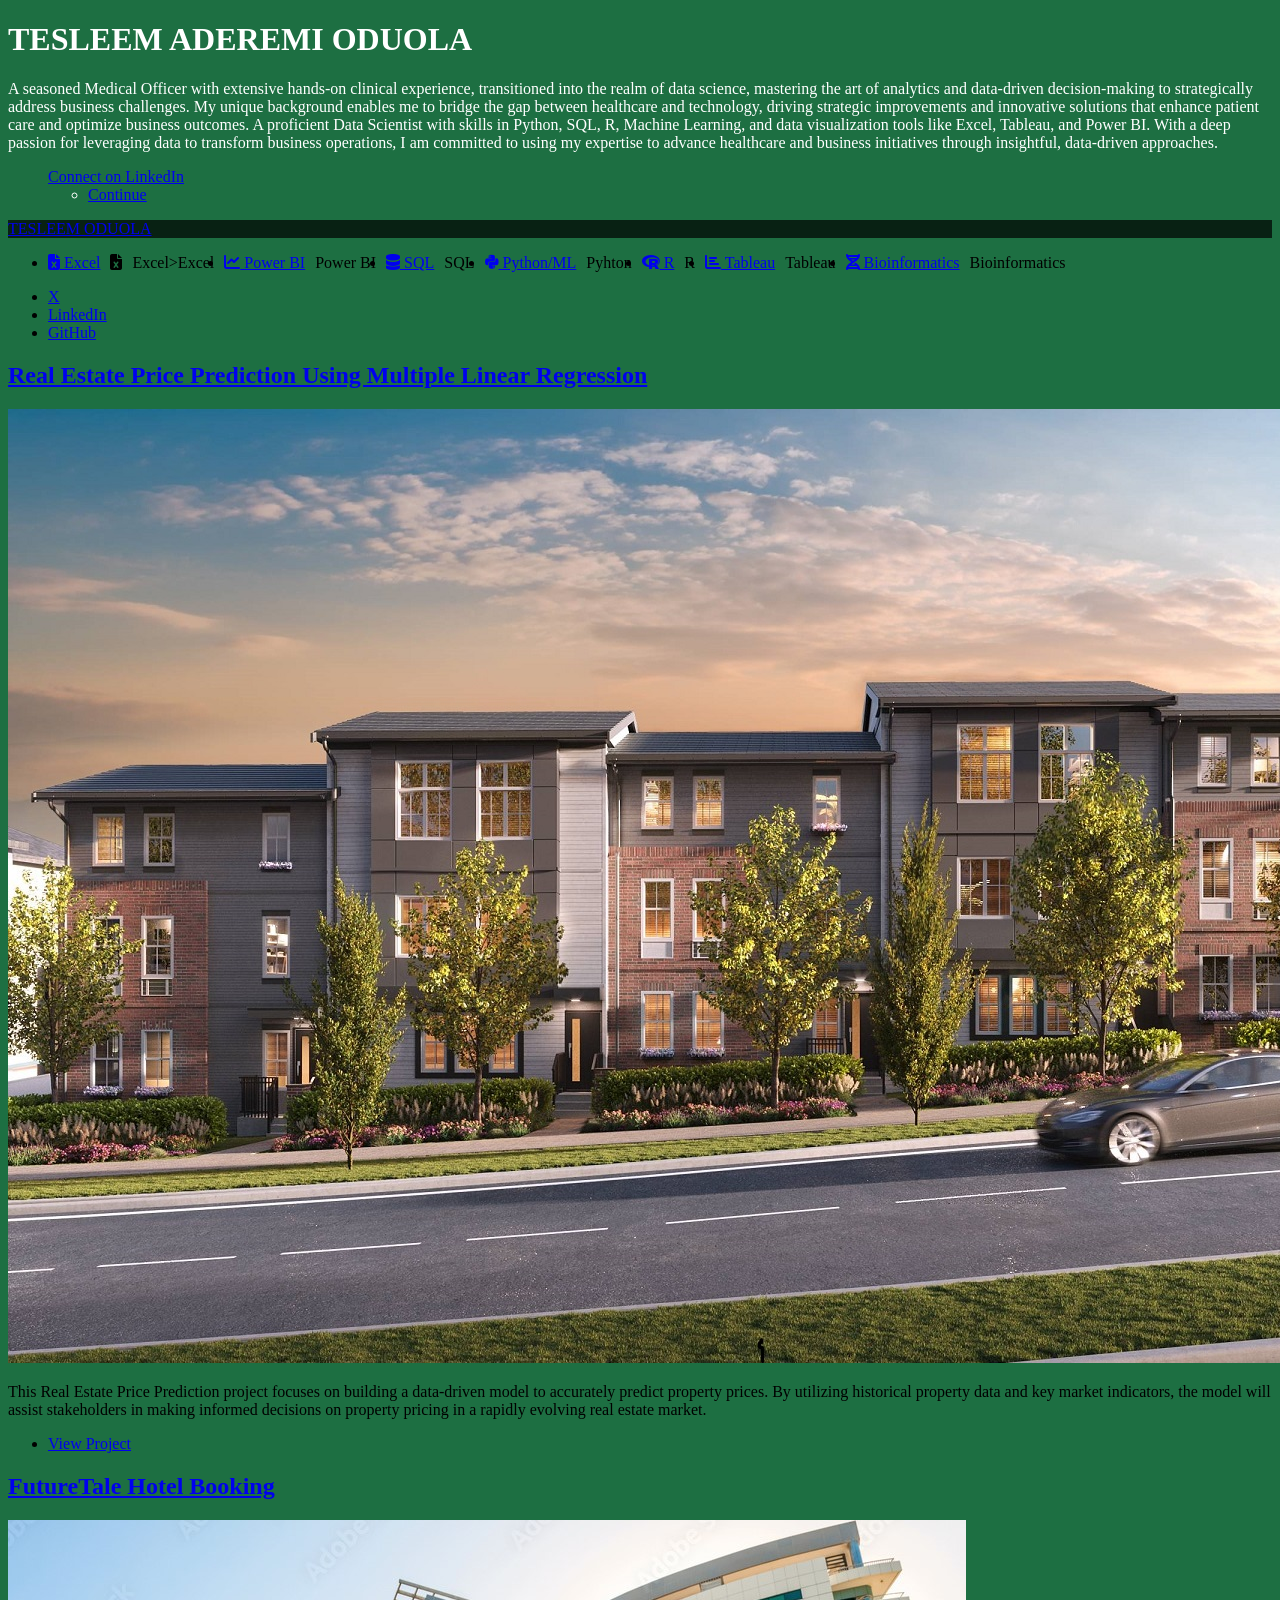
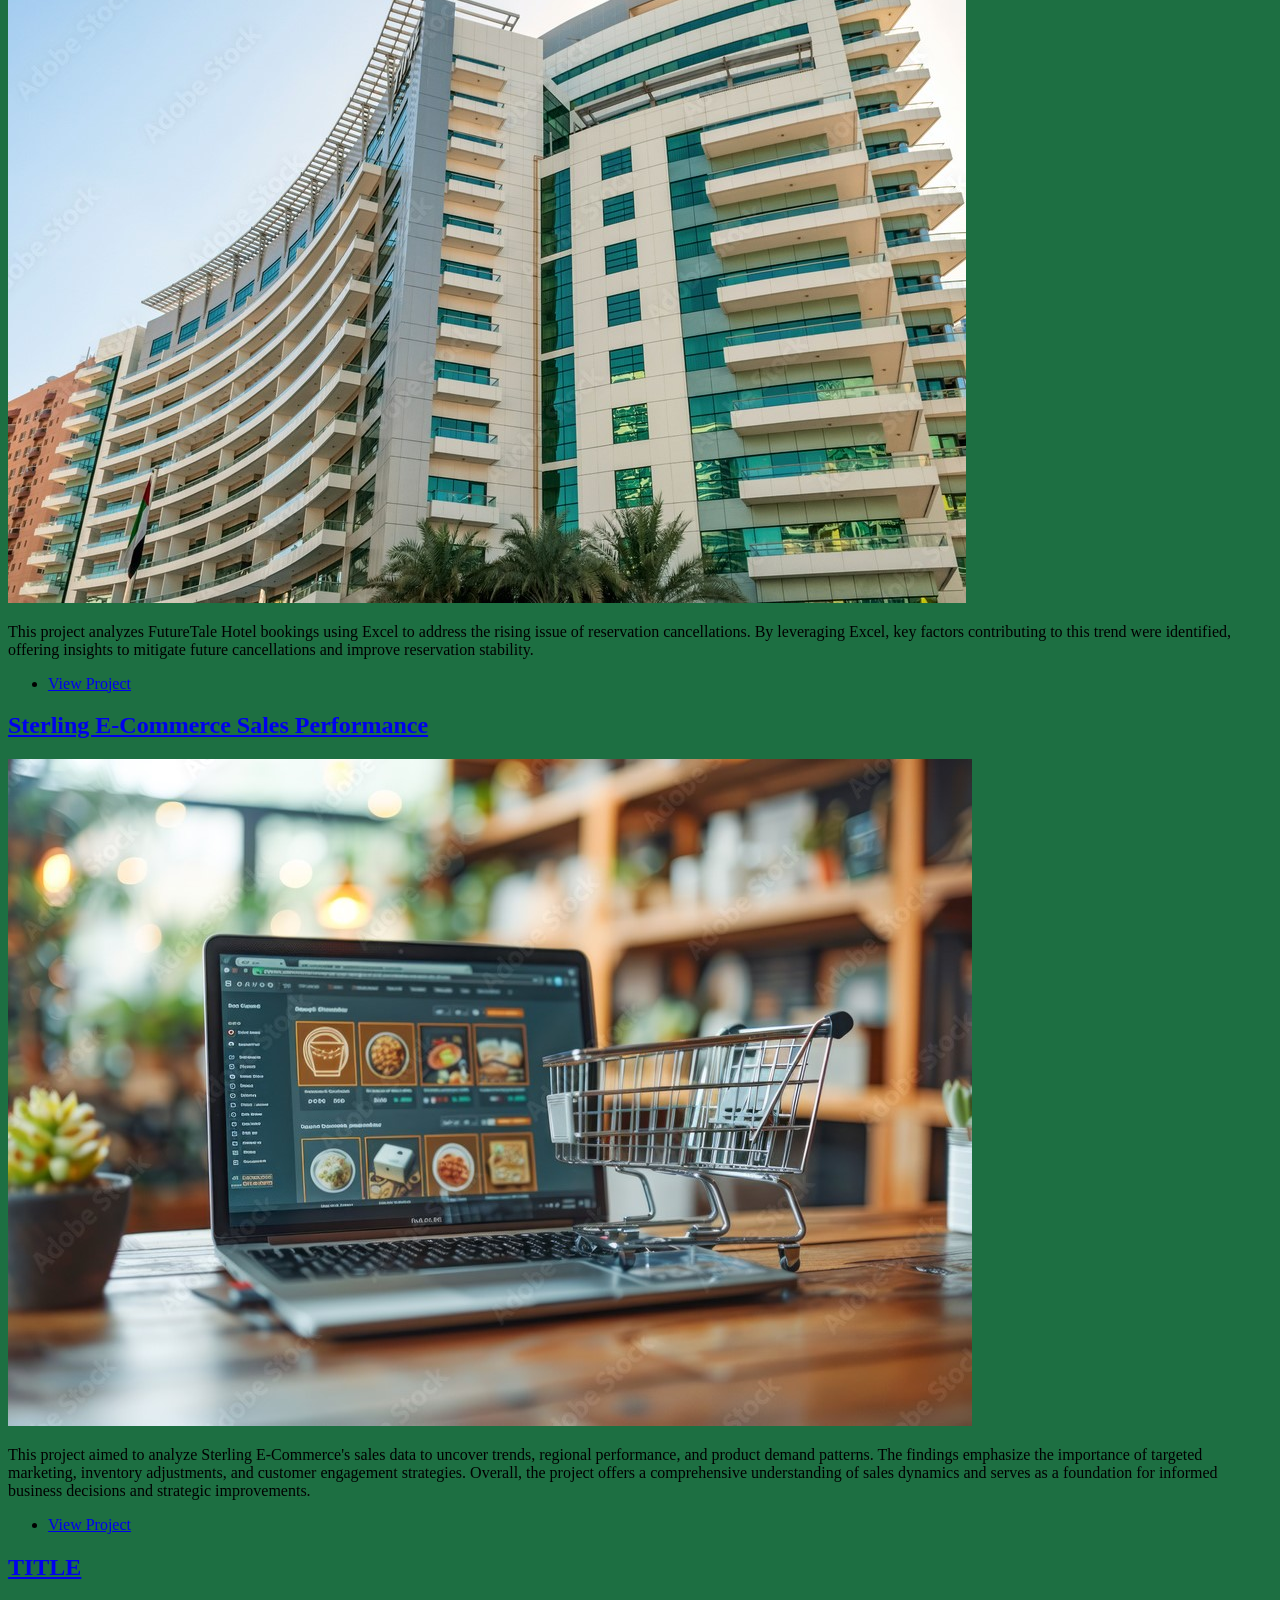
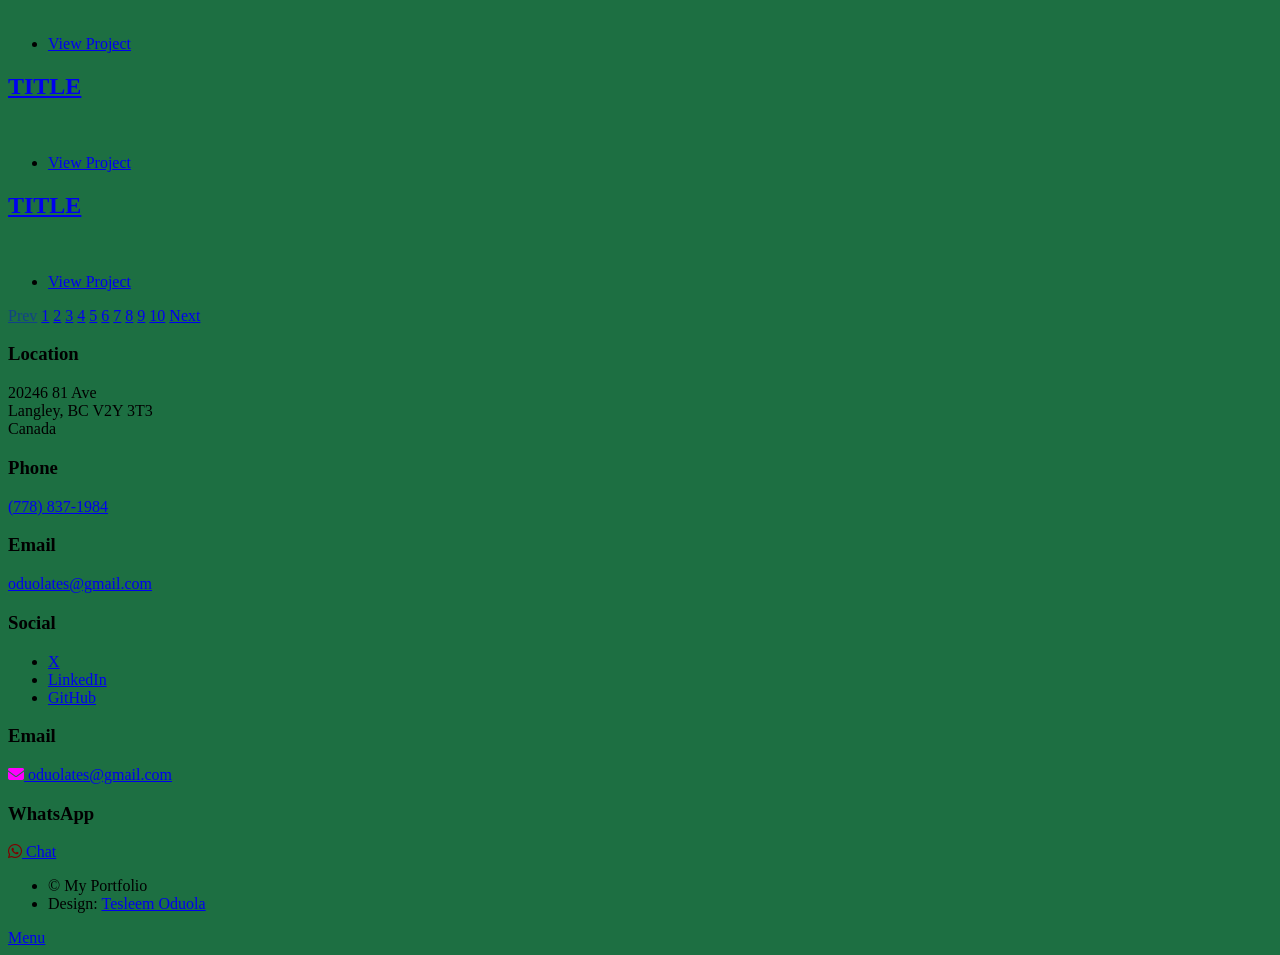
==== commit d7a6c728: "Add files via upload" ====
--- a/index.html
+++ b/index.html
@@ -1,961 +1,970 @@
-<!DOCTYPE HTML>
-<!--
-	Massively by HTML5 UP
-	html5up.net | @ajlkn
-	Free for personal and commercial use under the CCA 3.0 license (html5up.net/license)
--->
-<html>
-	<head>
-		<title>Tesleem Oduola Portfolio</title>
-		<meta charset="utf-8" />
-		<meta name="viewport" content="width=device-width, initial-scale=1, user-scalable=no" />
-		<link rel="stylesheet" href="assets/css/main.css" />
-		<noscript><link rel="stylesheet" href="assets/css/noscript.css" /></noscript>
-	</head>
-	<body class="is-preload">
-
-		<!-- Wrapper -->
-			<div id="wrapper" class="fade-in">
-
-				<!-- Intro -->
-					<div id="intro">
-						<h1>TESLEEM ADEREMI ODUOLA<br />
-						</h1>
-						<p> A seasoned Medical Officer with extensive hands-on clinical experience, 
-                           transitioned into the realm of data science, mastering the art of analytics 
-                           and data-driven decision-making to strategically address business challenges.
-                           My unique background enables me to bridge the gap between healthcare and
-                           technology, driving strategic improvements and innovative solutions that
-                           enhance patient care and optimize business outcomes. A proficient Data
-                           Scientist with skills in Python, SQL, R, Machine Learning, and data
-                           visualization tools like Excel, Tableau, and Power BI. With a deep passion for
-                           leveraging data to transform business operations, I am committed to using my
-                           expertise to advance healthcare and business initiatives through insightful,
-                           data-driven approaches.
-                 </p>
-				 <ul>  
-                        <a href="https://www.linkedin.com/in/tesleemaderemioduola/"">Connect on LinkedIn</a></li>
-						<ul class="actions">
-							<li><a href="#header" class="button icon solid solo fa-arrow-down scrolly">Continue</a></li>
-						</ul>
-					</div>
-
-				<!-- Header -->
-					<header id="header">
-						<a href="index.html" class="logo" target="_blank">TESLEEM ODUOLA</a>
-					</header>
-
-				<!-- Nav -->
-					<nav id="nav">
-						<ul class="links">
-							<li class="active"><a href="index.html">Excel</a></li>
-							<li><a href="powerbi.html">Power BI</a></li>
-							<li><a href="sql.html">SQL</a></li>
-							<li><a href="python.html">Pyhton</a></li>
-							<li><a href="r.html">R</a></li>
-							<li><a href="tableau.html">Tableau</a></li>
-							<li><a href="bioinformatics.html">Bioinformatics</a></li>
-						</ul>
-						<ul class="icons">
-							<li><a href="https://www.x.com/oduolates" class="icon brands alt fa-twitter"><span class="label">X</span></a></li>
-                            <li><a href="https://www.linkedin.com/in/tesleemaderemioduola/" class="icon brands alt fa-linkedin"><span class="label">LinkedIn</span></a></li>
-                            <li><a href="https://github.com/Tesleemoduola" class="icon brands alt fa-github"><span class="label">GitHub</span></a></li>
-						</ul>
-					</nav>
-
-				<!-- Main -->
-					<div id="main">
-
-						
-
-						<!-- Posts -->
-							<section id="page1" class="posts">
-								<article>
-									<header>
-										<h2><a href="https://github.com/Tesleemoduola/Real-Estate-Price-Prediction-Using-Multiple-Linear-Regression">Real Estate Price Prediction Using Multiple Linear Regression<br />
-										</a></h2>
-									</header>
-									<a href="https://github.com/Tesleemoduola/Real-Estate-Price-Prediction-Using-Multiple-Linear-Regression" class="image fit"><img src="images/housing_2.jpg" alt="" /></a>
-									<p>This Real Estate Price Prediction project focuses on building a data-driven model to accurately predict property prices. By utilizing historical property data and key market 
-									   indicators, the model will assist stakeholders in making informed decisions on property pricing in a rapidly evolving real estate market.</p>
-									<ul class="actions special">
-										<li><a href="https://github.com/Tesleemoduola/Real-Estate-Price-Prediction-Using-Multiple-Linear-Regression" class="button">View Project</a></li>
-									</ul>
-								</article>
-								<article>
-									<header>
-										<h2><a href="https://github.com/Tesleemoduola/Analysis-of-FutureTale-Hotel-Bookings">FutureTale Hotel Booking<br />
-										</a></h2>
-									</header>
-									<a href="https://github.com/Tesleemoduola/Analysis-of-FutureTale-Hotel-Bookings" class="image fit"><img src="images/hotel.jpg" alt="" /></a>
-									<p>This project analyzes FutureTale Hotel bookings using Excel to address the rising issue of reservation cancellations. By leveraging Excel, key factors contributing to this trend
-									   were identified, offering insights to mitigate future cancellations and improve reservation stability.</p>
-									<ul class="actions special">
-										<li><a href="https://github.com/Tesleemoduola/Analysis-of-FutureTale-Hotel-Bookings" class="button">View Project</a></li>
-									</ul>
-								</article>
-								<article>
-									<header>
-										<h2><a href="https://github.com/Tesleemoduola/Sterling-E-Commerce-Sales-Performance-Analysis">Sterling E-Commerce Sales Performance<br />
-										</a></h2>
-									</header>
-									<a href="https://github.com/Tesleemoduola/Sterling-E-Commerce-Sales-Performance-Analysis" class="image fit"><img src="images/commerce.jpg" alt="" /></a>
-									<p>This project aimed to analyze Sterling E-Commerce's sales data to uncover trends, regional performance, and product demand patterns. The findings emphasize the importance of 
-									   targeted marketing, inventory adjustments, and customer engagement strategies. Overall, the project offers a comprehensive understanding of sales dynamics and serves as a foundation for informed business decisions and strategic improvements.</p>
-									<ul class="actions special">
-										<li><a href="https://github.com/Tesleemoduola/Sterling-E-Commerce-Sales-Performance-Analysis" class="button">View Project</a></li>
-									</ul>
-								</article>
-								<article>
-									<header>
-									    <h2><a href="#">TITLE<br />
-										</a></h2>
-									</header>
-									<a href="#" class="image fit"><img src="images/pic05.jpg" alt="" /></a>
-									<p> </p>
-									<ul class="actions special">
-										<li><a href="#" class="button">View Project</a></li>
-									</ul>
-								</article>
-								<article>
-									<header>
-										<h2><a href="#">TITLE<br />
-										</a></h2>
-									</header>
-									<a href="#" class="image fit"><img src="images/pic06.jpg" alt="" /></a>
-									<p> </p>
-									<ul class="actions special">
-										<li><a href="#" class="button">View Project</a></li>
-									</ul>
-								</article>
-								<article>
-									<header>
-										<h2><a href="#">TITLE<br />
-										</a></h2>
-									</header>
-									<a href="#" class="image fit"><img src="images/pic07.jpg" alt="" /></a>
-									<p> </p>
-									<ul class="actions special">
-										<li><a href="#" class="button">View Project</a></li>
-									</ul>
-								</article>
-							</section>
-
-							<section id="page2" class="posts" style="display:none;">
-								<article>
-									<header>
-										<h2><a href="#">TITLE<br />
-										</a></h2>
-									</header>
-									<a href="#" class="image fit"><img src="images/pic02.jpg" alt="" /></a>
-									<p> </p>
-									<ul class="actions special">
-										<li><a href="#" class="button">View Project</a></li>
-									</ul>
-								</article>
-								<article>
-									<header>
-										<h2><a href="#">TITLE<br />
-										</a></h2>
-									</header>
-									<a href="#" class="image fit"><img src="images/pic02.jpg" alt="" /></a>
-									<p> </p>
-									<ul class="actions special">
-										<li><a href="#" class="button">View Project</a></li>
-									</ul>
-								</article>
-								<article>
-									<header>
-										<h2><a href="#">TITLE<br />
-										</a></h2>
-									</header>
-									<a href="#" class="image fit"><img src="images/pic02.jpg" alt="" /></a>
-									<p> </p>
-									<ul class="actions special">
-										<li><a href="#" class="button">View Project</a></li>
-									</ul>
-								</article>
-								<article>
-									<header>
-										<h2><a href="#">TITLE<br />
-										</a></h2>
-									</header>
-									<a href="#" class="image fit"><img src="images/pic02.jpg" alt="" /></a>
-									<p> </p>
-									<ul class="actions special">
-										<li><a href="#" class="button">View Project</a></li>
-									</ul>
-								</article>
-								<article>
-									<header>
-										<h2><a href="#">TITLE<br />
-										</a></h2>
-									</header>
-									<a href="#" class="image fit"><img src="images/pic02.jpg" alt="" /></a>
-									<p> </p>
-									<ul class="actions special">
-										<li><a href="#" class="button">View Project</a></li>
-									</ul>
-								</article>
-								<article>
-									<header>
-										<h2><a href="#">TITLE<br />
-										</a></h2>
-									</header>
-									<a href="#" class="image fit"><img src="images/pic02.jpg" alt="" /></a>
-									<p> </p>
-									<ul class="actions special">
-										<li><a href="#" class="button">View Project</a></li>
-									</ul>
-								</article>
-							</section>
-							
-							<section id="page3" class="posts" style="display:none;">
-								<article>
-									<header>
-										<h2><a href="#">TITLE<br />
-										</a></h2>
-									</header>
-									<a href="#" class="image fit"><img src="images/pic02.jpg" alt="" /></a>
-									<p> </p>
-									<ul class="actions special">
-										<li><a href="#" class="button">View Project</a></li>
-									</ul>
-								</article>
-								<article>
-									<header>
-										<h2><a href="#">TITLE<br />
-										</a></h2>
-									</header>
-									<a href="#" class="image fit"><img src="images/pic02.jpg" alt="" /></a>
-									<p> </p>
-									<ul class="actions special">
-										<li><a href="#" class="button">View Project</a></li>
-									</ul>
-								</article>
-								<article>
-									<header>
-										<h2><a href="#">TITLE<br />
-										</a></h2>
-									</header>
-									<a href="#" class="image fit"><img src="images/pic02.jpg" alt="" /></a>
-									<p> </p>
-									<ul class="actions special">
-										<li><a href="#" class="button">View Project</a></li>
-									</ul>
-								</article>
-								<article>
-									<header>
-										<h2><a href="#">TITLE<br />
-										</a></h2>
-									</header>
-									<a href="#" class="image fit"><img src="images/pic02.jpg" alt="" /></a>
-									<p> </p>
-									<ul class="actions special">
-										<li><a href="#" class="button">View Project</a></li>
-									</ul>
-								</article>
-								<article>
-									<header>
-										<h2><a href="#">TITLE<br />
-										</a></h2>
-									</header>
-									<a href="#" class="image fit"><img src="images/pic02.jpg" alt="" /></a>
-									<p> </p>
-									<ul class="actions special">
-										<li><a href="#" class="button">View Project</a></li>
-									</ul>
-								</article>
-								<article>
-									<header>
-										<h2><a href="#">TITLE<br />
-										</a></h2>
-									</header>
-									<a href="#" class="image fit"><img src="images/pic02.jpg" alt="" /></a>
-									<p> </p>
-									<ul class="actions special">
-										<li><a href="#" class="button">View Project</a></li>
-									</ul>
-								</article>
-							</section>
-
-							<section id="page4" class="posts" style="display:none;">
-								<article>
-									<header>
-										<h2><a href="#">TITLE<br />
-										</a></h2>
-									</header>
-									<a href="#" class="image fit"><img src="images/pic02.jpg" alt="" /></a>
-									<p> </p>
-									<ul class="actions special">
-										<li><a href="#" class="button">View Project</a></li>
-									</ul>
-								</article>
-								<article>
-									<header>
-										<h2><a href="#">TITLE<br />
-										</a></h2>
-									</header>
-									<a href="#" class="image fit"><img src="images/pic02.jpg" alt="" /></a>
-									<p> </p>
-									<ul class="actions special">
-										<li><a href="#" class="button">View Project</a></li>
-									</ul>
-								</article>
-								<article>
-									<header>
-										<h2><a href="#">TITLE<br />
-										</a></h2>
-									</header>
-									<a href="#" class="image fit"><img src="images/pic02.jpg" alt="" /></a>
-									<p> </p>
-									<ul class="actions special">
-										<li><a href="#" class="button">View Project</a></li>
-									</ul>
-								</article>
-								<article>
-									<header>
-										<h2><a href="#">TITLE<br />
-										</a></h2>
-									</header>
-									<a href="#" class="image fit"><img src="images/pic02.jpg" alt="" /></a>
-									<p> </p>
-									<ul class="actions special">
-										<li><a href="#" class="button">View Project</a></li>
-									</ul>
-								</article>
-								<article>
-									<header>
-										<h2><a href="#">TITLE<br />
-										</a></h2>
-									</header>
-									<a href="#" class="image fit"><img src="images/pic02.jpg" alt="" /></a>
-									<p> </p>
-									<ul class="actions special">
-										<li><a href="#" class="button">View Project</a></li>
-									</ul>
-								</article>
-								<article>
-									<header>
-										<h2><a href="#">TITLE<br />
-										</a></h2>
-									</header>
-									<a href="#" class="image fit"><img src="images/pic02.jpg" alt="" /></a>
-									<p> </p>
-									<ul class="actions special">
-										<li><a href="#" class="button">View Project</a></li>
-									</ul>
-								</article>
-							</section>
-							
-							<section id="page5" class="posts" style="display:none;">
-								<article>
-									<header>
-										<h2><a href="#">TITLE<br />
-										</a></h2>
-									</header>
-									<a href="#" class="image fit"><img src="images/pic02.jpg" alt="" /></a>
-									<p> </p>
-									<ul class="actions special">
-										<li><a href="#" class="button">View Project</a></li>
-									</ul>
-								</article>
-								<article>
-									<header>
-										<h2><a href="#">TITLE<br />
-										</a></h2>
-									</header>
-									<a href="#" class="image fit"><img src="images/pic02.jpg" alt="" /></a>
-									<p> </p>
-									<ul class="actions special">
-										<li><a href="#" class="button">View Project</a></li>
-									</ul>
-								</article>
-								<article>
-									<header>
-										<h2><a href="#">TITLE<br />
-										</a></h2>
-									</header>
-									<a href="#" class="image fit"><img src="images/pic02.jpg" alt="" /></a>
-									<p> </p>
-									<ul class="actions special">
-										<li><a href="#" class="button">View Project</a></li>
-									</ul>
-								</article>
-								<article>
-									<header>
-										<h2><a href="#">TITLE<br />
-										</a></h2>
-									</header>
-									<a href="#" class="image fit"><img src="images/pic02.jpg" alt="" /></a>
-									<p> </p>
-									<ul class="actions special">
-										<li><a href="#" class="button">View Project</a></li>
-									</ul>
-								</article>
-								<article>
-									<header>
-										<h2><a href="#">TITLE<br />
-										</a></h2>
-									</header>
-									<a href="#" class="image fit"><img src="images/pic02.jpg" alt="" /></a>
-									<p> </p>
-									<ul class="actions special">
-										<li><a href="#" class="button">View Project</a></li>
-									</ul>
-								</article>
-								<article>
-									<header>
-										<h2><a href="#">TITLE<br />
-										</a></h2>
-									</header>
-									<a href="#" class="image fit"><img src="images/pic02.jpg" alt="" /></a>
-									<p> </p>
-									<ul class="actions special">
-										<li><a href="#" class="button">View Project</a></li>
-									</ul>
-								</article>
-							</section>
-							
-							<section id="page6" class="posts" style="display:none;">
-								<article>
-									<header>
-										<h2><a href="#">TITLE<br />
-										</a></h2>
-									</header>
-									<a href="#" class="image fit"><img src="images/pic02.jpg" alt="" /></a>
-									<p> </p>
-									<ul class="actions special">
-										<li><a href="#" class="button">View Project</a></li>
-									</ul>
-								</article>
-								<article>
-									<header>
-										<h2><a href="#">TITLE<br />
-										</a></h2>
-									</header>
-									<a href="#" class="image fit"><img src="images/pic02.jpg" alt="" /></a>
-									<p> </p>
-									<ul class="actions special">
-										<li><a href="#" class="button">View Project</a></li>
-									</ul>
-								</article>
-								<article>
-									<header>
-										<h2><a href="#">TITLE<br />
-										</a></h2>
-									</header>
-									<a href="#" class="image fit"><img src="images/pic02.jpg" alt="" /></a>
-									<p> </p>
-									<ul class="actions special">
-										<li><a href="#" class="button">View Project</a></li>
-									</ul>
-								</article>
-								<article>
-									<header>
-										<h2><a href="#">TITLE<br />
-										</a></h2>
-									</header>
-									<a href="#" class="image fit"><img src="images/pic02.jpg" alt="" /></a>
-									<p> </p>
-									<ul class="actions special">
-										<li><a href="#" class="button">View Project</a></li>
-									</ul>
-								</article>
-								<article>
-									<header>
-										<h2><a href="#">TITLE<br />
-										</a></h2>
-									</header>
-									<a href="#" class="image fit"><img src="images/pic02.jpg" alt="" /></a>
-									<p> </p>
-									<ul class="actions special">
-										<li><a href="#" class="button">View Project</a></li>
-									</ul>
-								</article>
-								<article>
-									<header>
-										<h2><a href="#">TITLE<br />
-										</a></h2>
-									</header>
-									<a href="#" class="image fit"><img src="images/pic02.jpg" alt="" /></a>
-									<p> </p>
-									<ul class="actions special">
-										<li><a href="#" class="button">View Project</a></li>
-									</ul>
-								</article>
-							</section>
-							
-							<section id="page7" class="posts" style="display:none;">
-								<article>
-									<header>
-										<h2><a href="#">TITLE<br />
-										</a></h2>
-									</header>
-									<a href="#" class="image fit"><img src="images/pic02.jpg" alt="" /></a>
-									<p> </p>
-									<ul class="actions special">
-										<li><a href="#" class="button">View Project</a></li>
-									</ul>
-								</article>
-								<article>
-									<header>
-										<h2><a href="#">TITLE<br />
-										</a></h2>
-									</header>
-									<a href="#" class="image fit"><img src="images/pic02.jpg" alt="" /></a>
-									<p> </p>
-									<ul class="actions special">
-										<li><a href="#" class="button">View Project</a></li>
-									</ul>
-								</article>
-								<article>
-									<header>
-										<h2><a href="#">TITLE<br />
-										</a></h2>
-									</header>
-									<a href="#" class="image fit"><img src="images/pic02.jpg" alt="" /></a>
-									<p> </p>
-									<ul class="actions special">
-										<li><a href="#" class="button">View Project</a></li>
-									</ul>
-								</article>
-								<article>
-									<header>
-										<h2><a href="#">TITLE<br />
-										</a></h2>
-									</header>
-									<a href="#" class="image fit"><img src="images/pic02.jpg" alt="" /></a>
-									<p> </p>
-									<ul class="actions special">
-										<li><a href="#" class="button">View Project</a></li>
-									</ul>
-								</article>
-								<article>
-									<header>
-										<h2><a href="#">TITLE<br />
-										</a></h2>
-									</header>
-									<a href="#" class="image fit"><img src="images/pic02.jpg" alt="" /></a>
-									<p> </p>
-									<ul class="actions special">
-										<li><a href="#" class="button">View Project</a></li>
-									</ul>
-								</article>
-								<article>
-									<header>
-										<h2><a href="#">TITLE<br />
-										</a></h2>
-									</header>
-									<a href="#" class="image fit"><img src="images/pic02.jpg" alt="" /></a>
-									<p> </p>
-									<ul class="actions special">
-										<li><a href="#" class="button">View Project</a></li>
-									</ul>
-								</article>
-							</section>
-							
-							<section id="page8" class="posts" style="display:none;">
-								<article>
-									<header>
-										<h2><a href="#">TITLE<br />
-										</a></h2>
-									</header>
-									<a href="#" class="image fit"><img src="images/pic02.jpg" alt="" /></a>
-									<p> </p>
-									<ul class="actions special">
-										<li><a href="#" class="button">View Project</a></li>
-									</ul>
-								</article>
-								<article>
-									<header>
-										<h2><a href="#">TITLE<br />
-										</a></h2>
-									</header>
-									<a href="#" class="image fit"><img src="images/pic02.jpg" alt="" /></a>
-									<p> </p>
-									<ul class="actions special">
-										<li><a href="#" class="button">View Project</a></li>
-									</ul>
-								</article>
-								<article>
-									<header>
-										<h2><a href="#">TITLE<br />
-										</a></h2>
-									</header>
-									<a href="#" class="image fit"><img src="images/pic02.jpg" alt="" /></a>
-									<p> </p>
-									<ul class="actions special">
-										<li><a href="#" class="button">View Project</a></li>
-									</ul>
-								</article>
-								<article>
-									<header>
-										<h2><a href="#">TITLE<br />
-										</a></h2>
-									</header>
-									<a href="#" class="image fit"><img src="images/pic02.jpg" alt="" /></a>
-									<p> </p>
-									<ul class="actions special">
-										<li><a href="#" class="button">View Project</a></li>
-									</ul>
-								</article>
-								<article>
-									<header>
-										<h2><a href="#">TITLE<br />
-										</a></h2>
-									</header>
-									<a href="#" class="image fit"><img src="images/pic02.jpg" alt="" /></a>
-									<p> </p>
-									<ul class="actions special">
-										<li><a href="#" class="button">View Project</a></li>
-									</ul>
-								</article>
-								<article>
-									<header>
-										<h2><a href="#">TITLE<br />
-										</a></h2>
-									</header>
-									<a href="#" class="image fit"><img src="images/pic02.jpg" alt="" /></a>
-									<p> </p>
-									<ul class="actions special">
-										<li><a href="#" class="button">View Project</a></li>
-									</ul>
-								</article>
-							</section>
-							
-							<section id="page9" class="posts" style="display:none;">
-								<article>
-									<header>
-										<h2><a href="#">TITLE<br />
-										</a></h2>
-									</header>
-									<a href="#" class="image fit"><img src="images/pic02.jpg" alt="" /></a>
-									<p> </p>
-									<ul class="actions special">
-										<li><a href="#" class="button">View Project</a></li>
-									</ul>
-								</article>
-								<article>
-									<header>
-										<h2><a href="#">TITLE<br />
-										</a></h2>
-									</header>
-									<a href="#" class="image fit"><img src="images/pic02.jpg" alt="" /></a>
-									<p> </p>
-									<ul class="actions special">
-										<li><a href="#" class="button">View Project</a></li>
-									</ul>
-								</article>
-								<article>
-									<header>
-										<h2><a href="#">TITLE<br />
-										</a></h2>
-									</header>
-									<a href="#" class="image fit"><img src="images/pic02.jpg" alt="" /></a>
-									<p> </p>
-									<ul class="actions special">
-										<li><a href="#" class="button">View Project</a></li>
-									</ul>
-								</article>
-								<article>
-									<header>
-										<h2><a href="#">TITLE<br />
-										</a></h2>
-									</header>
-									<a href="#" class="image fit"><img src="images/pic02.jpg" alt="" /></a>
-									<p> </p>
-									<ul class="actions special">
-										<li><a href="#" class="button">View Project</a></li>
-									</ul>
-								</article>
-								<article>
-									<header>
-										<h2><a href="#">TITLE<br />
-										</a></h2>
-									</header>
-									<a href="#" class="image fit"><img src="images/pic02.jpg" alt="" /></a>
-									<p> </p>
-									<ul class="actions special">
-										<li><a href="#" class="button">View Project</a></li>
-									</ul>
-								</article>
-								<article>
-									<header>
-										<h2><a href="#">TITLE<br />
-										</a></h2>
-									</header>
-									<a href="#" class="image fit"><img src="images/pic02.jpg" alt="" /></a>
-									<p> </p>
-									<ul class="actions special">
-										<li><a href="#" class="button">View Project</a></li>
-									</ul>
-								</article>
-							</section>
-							
-							<section id="page10" class="posts" style="display:none;">
-								<article>
-									<header>
-										<h2><a href="#">TITLE<br />
-										</a></h2>
-									</header>
-									<a href="#" class="image fit"><img src="images/pic02.jpg" alt="" /></a>
-									<p> </p>
-									<ul class="actions special">
-										<li><a href="#" class="button">View Project</a></li>
-									</ul>
-								</article>
-								<article>
-									<header>
-										<h2><a href="#">TITLE<br />
-										</a></h2>
-									</header>
-									<a href="#" class="image fit"><img src="images/pic02.jpg" alt="" /></a>
-									<p> </p>
-									<ul class="actions special">
-										<li><a href="#" class="button">View Project</a></li>
-									</ul>
-								</article>
-								<article>
-									<header>
-										<h2><a href="#">TITLE<br />
-										</a></h2>
-									</header>
-									<a href="#" class="image fit"><img src="images/pic02.jpg" alt="" /></a>
-									<p> </p>
-									<ul class="actions special">
-										<li><a href="#" class="button">View Project</a></li>
-									</ul>
-								</article>
-								<article>
-									<header>
-										<h2><a href="#">TITLE<br />
-										</a></h2>
-									</header>
-									<a href="#" class="image fit"><img src="images/pic02.jpg" alt="" /></a>
-									<p> </p>
-									<ul class="actions special">
-										<li><a href="#" class="button">View Project</a></li>
-									</ul>
-								</article>
-								<article>
-									<header>
-										<h2><a href="#">TITLE<br />
-										</a></h2>
-									</header>
-									<a href="#" class="image fit"><img src="images/pic02.jpg" alt="" /></a>
-									<p> </p>
-									<ul class="actions special">
-										<li><a href="#" class="button">View Project</a></li>
-									</ul>
-								</article>
-								<article>
-									<header>
-										<h2><a href="#">TITLE<br />
-										</a></h2>
-									</header>
-									<a href="#" class="image fit"><img src="images/pic02.jpg" alt="" /></a>
-									<p> </p>
-									<ul class="actions special">
-										<li><a href="#" class="button">View Project</a></li>
-									</ul>
-								</article>
-							</section>
-
-						<!-- Footer -->
-						<footer>
-							<div class="pagination">
-								<a href="#" class="previous">Prev</a>
-								<a href="#" class="page active">1</a>
-                                <a href="#" class="page">2</a>
-                                <a href="#" class="page">3</a>
-                                <a href="#" class="page">4</a>
-                                <a href="#" class="page">5</a>
-                                <a href="#" class="page">6</a>
-                                <a href="#" class="page">7</a>
-                                <a href="#" class="page">8</a>
-                                <a href="#" class="page">9</a>
-                                <a href="#" class="page">10</a>
-                                <a href="#" class="next">Next</a>
-							</div>
-						</footer>
-
-				</div>
-
-			<!-- Footer -->
-				<footer id="footer">
-						</form>
-					</section>
-					<section class="split contact">
-						<section class="alt">
-							<h3>Location</h3>
-							<p>20246 81 Ave<br />
-							   Langley, BC V2Y 3T3<br />
-							   Canada</p>
-						</section>
-						<section>
-							<h3>Phone</h3>
-							<p><a href="#">(778) 837-1984</a></p>
-						</section>
-						<section>
-							<h3>Email</h3>
-							<p><a href="#">oduolates@gmail.com</a></p>
-						</section>
-						<section>
-							<h3>Social</h3>
-							<ul class="icons alt">
-								<li><a href="https://www.x.com/oduolates" class="icon brands alt fa-twitter"><span class="label">X</span></a></li>
-								<li><a href="https://www.linkedin.com/in/tesleemaderemioduola/" class="icon brands alt fa-linkedin"><span class="label">LinkedIn</span></a></li>
-								<li><a href="https://github.com/Tesleemoduola" class="icon brands alt fa-github"><span class="label">GitHub</span></a></li>
-						</section>
-						<section>
-							<!-- Email Contact with Gmail Logo -->
-						<h3>Email</h3>
-						<!-- Email link using mailto protocol -->
-						<p>
-						<a href="mailto:oduolates@gmail.com">
-						<i class="fas fa-envelope" style="color: magenta;"></i> 
-						oduolates@gmail.com
-						</a>
-						</p>
-						</section>
-						
-						<!-- WhatsApp Contact -->
-						<section>
-						<h3>WhatsApp</h3>
-						<!-- Link to open WhatsApp chat -->
-						<p>
-						<a href="https://wa.me/27797586064" target="_blank">
-						<i class="fab fa-whatsapp" style="color: maroon;"></i> 
-						Chat
-						</a>
-						</p>
-						</section>
-						</section>
-					   </footer>
-
-
-			<!-- Copyright -->
-				<div id="copyright">
-					<ul><li>&copy; My Portfolio</li><li>Design: <a href="https://tesleemoduola.github.io">Tesleem Oduola</a></li></ul>
-				</div>
-
-		</div>
-
-	<!-- Scripts -->
-		<script src="assets/js/jquery.min.js"></script>
-		<script src="assets/js/jquery.scrollex.min.js"></script>
-		<script src="assets/js/jquery.scrolly.min.js"></script>
-		<script src="assets/js/browser.min.js"></script>
-		<script src="assets/js/breakpoints.min.js"></script>
-		<script src="assets/js/util.js"></script>
-		<script src="assets/js/main.js"></script>
-    
-	<!-- Pagination script -->
-	<script>
-		// Function to update Prev/Next disabled state
-		function updateNavButtons() {
-			const activeBtn = document.querySelector(".pagination .page.active");
-			const currentPage = parseInt(activeBtn.textContent.trim());
-		
-			const prevBtn = document.querySelector(".pagination .previous");
-			const nextBtn = document.querySelector(".pagination .next");
-		
-			// Disable PREV on page 1
-			if (currentPage === 1) {
-				prevBtn.classList.add("disabled");
-				prevBtn.style.pointerEvents = "none";
-				prevBtn.style.opacity = "0.4";
-			} else {
-				prevBtn.classList.remove("disabled");
-				prevBtn.style.pointerEvents = "auto";
-				prevBtn.style.opacity = "1";
-			}
-		
-			// Disable NEXT on last page
-			const totalPages = document.querySelectorAll(".pagination .page").length;
-		
-			if (currentPage === totalPages) {
-				nextBtn.classList.add("disabled");
-				nextBtn.style.pointerEvents = "none";
-				nextBtn.style.opacity = "0.4";
-			} else {
-				nextBtn.classList.remove("disabled");
-				nextBtn.style.pointerEvents = "auto";
-				nextBtn.style.opacity = "1";
-			}
-		}
-		
-		
-		// Handle number buttons
-		document.querySelectorAll(".pagination .page").forEach(button => {
-			button.addEventListener("click", function(event) {
-				event.preventDefault();
-		
-				let pageNumber = this.textContent.trim();
-		
-				// Hide all pages
-				document.querySelectorAll("section[id^='page']").forEach(section => {
-					section.style.display = "none";
-				});
-		
-				// Show selected page
-				const target = document.getElementById("page" + pageNumber);
-				if (target) {
-					target.style.display = "block";
-				}
-		
-				// Update active button
-				document.querySelectorAll(".pagination .page").forEach(b => b.classList.remove("active"));
-				this.classList.add("active");
-		
-				// Update button states
-				updateNavButtons();
-			});
-		});
-		
-		
-		// NEXT button
-		const nextBtn = document.querySelector(".pagination .next");
-		if (nextBtn) {
-			nextBtn.addEventListener("click", function(e) {
-				e.preventDefault();
-		
-				const activeBtn = document.querySelector(".pagination .page.active");
-				let currentPage = parseInt(activeBtn.textContent.trim());
-				let nextPage = currentPage + 1;
-		
-				const nextPageBtn = [...document.querySelectorAll(".pagination .page")]
-					.find(btn => parseInt(btn.textContent.trim()) === nextPage);
-		
-				if (nextPageBtn) {
-					nextPageBtn.click();
-				}
-			});
-		}
-		
-		
-		// PREVIOUS button
-		const prevBtn = document.querySelector(".pagination .previous");
-		if (prevBtn) {
-			prevBtn.addEventListener("click", function(e) {
-				e.preventDefault();
-		
-				const activeBtn = document.querySelector(".pagination .page.active");
-				let currentPage = parseInt(activeBtn.textContent.trim());
-				let prevPage = currentPage - 1;
-		
-				const prevPageBtn = [...document.querySelectorAll(".pagination .page")]
-					.find(btn => parseInt(btn.textContent.trim()) === prevPage);
-		
-				if (prevPageBtn) {
-					prevPageBtn.click();
-				}
-			});
-		}
-		
-		// Initialize disabled states on page load
-		updateNavButtons();
-		</script>
-</body>
+<!DOCTYPE HTML>
+<!--
+	Massively by HTML5 UP
+	html5up.net | @ajlkn
+	Free for personal and commercial use under the CCA 3.0 license (html5up.net/license)
+-->
+<html>
+	<head>
+		<title>Tesleem Oduola Portfolio</title>
+		<meta charset="utf-8" />
+		<meta name="viewport" content="width=device-width, initial-scale=1, user-scalable=no" />
+		<link rel="stylesheet" href="assets/css/main.css" />
+		<noscript><link rel="stylesheet" href="assets/css/noscript.css" /></noscript>
+	<link rel="stylesheet" href="https://cdnjs.cloudflare.com/ajax/libs/font-awesome/6.5.0/css/all.min.css">
+
+<style>
+#header { position: sticky; top: 0; z-index: 999; background: rgba(0,0,0,0.7); backdrop-filter: blur(6px); }
+nav li a:hover { color: #fff !important; opacity: 0.8; transition: 0.3s; }
+body { background-color: #1D6F42; }
+#intro { background-color: #1D6F42; color: white !important; }
+</style>
+
+</head>
+	<body class="is-preload">
+
+		<!-- Wrapper -->
+			<div id="wrapper" class="fade-in">
+
+				<!-- Intro -->
+					<div id="intro">
+						<h1>TESLEEM ADEREMI ODUOLA<br />
+						</h1>
+						<p> A seasoned Medical Officer with extensive hands-on clinical experience, 
+                           transitioned into the realm of data science, mastering the art of analytics 
+                           and data-driven decision-making to strategically address business challenges.
+                           My unique background enables me to bridge the gap between healthcare and
+                           technology, driving strategic improvements and innovative solutions that
+                           enhance patient care and optimize business outcomes. A proficient Data
+                           Scientist with skills in Python, SQL, R, Machine Learning, and data
+                           visualization tools like Excel, Tableau, and Power BI. With a deep passion for
+                           leveraging data to transform business operations, I am committed to using my
+                           expertise to advance healthcare and business initiatives through insightful,
+                           data-driven approaches.
+                 </p>
+				 <ul>  
+                        <a href="https://www.linkedin.com/in/tesleemaderemioduola/"">Connect on LinkedIn</a></li>
+						<ul class="actions">
+							<li><a href="#header" class="button icon solid solo fa-arrow-down scrolly">Continue</a></li>
+						</ul>
+					</div>
+
+				<!-- Header -->
+					<header id="header">
+						<a href="index.html" class="logo" target="_blank">TESLEEM ODUOLA</a>
+					</header>
+
+				<!-- Nav -->
+					<nav id="nav">
+						<ul class="links" style="display:flex;gap:10px;">
+							<li><a href="index.html"><i class="fas fa-file-excel"></i> Excel</a></li><i class="fas fa-file-excel"></i> Excel</a></li>>Excel</a></li>
+							<li><a href="powerbi.html"><i class="fas fa-chart-line"></i> Power BI</a></li>Power BI</a></li>
+							<li><a href="sql.html"><i class="fas fa-database"></i> SQL</a></li>SQL</a></li>
+							<li><a href="python.html"><i class="fab fa-python"></i> Python/ML</a></li>Pyhton</a></li>
+							<li><a href="r.html"><i class="fab fa-r-project"></i> R</a></li>R</a></li>
+							<li><a href="tableau.html"><i class="fas fa-chart-bar"></i> Tableau</a></li>Tableau</a></li>
+							<li><a href="bioinformatics.html"><i class="fas fa-dna"></i> Bioinformatics</a></li>Bioinformatics</a></li>
+						</ul>
+						<ul class="icons">
+							<li><a href="https://www.x.com/oduolates" class="icon brands alt fa-twitter"><span class="label">X</span></a></li>
+                            <li><a href="https://www.linkedin.com/in/tesleemaderemioduola/" class="icon brands alt fa-linkedin"><span class="label">LinkedIn</span></a></li>
+                            <li><a href="https://github.com/Tesleemoduola" class="icon brands alt fa-github"><span class="label">GitHub</span></a></li>
+						</ul>
+					</nav>
+
+				<!-- Main -->
+					<div id="main">
+
+						
+
+						<!-- Posts -->
+							<section id="page1" class="posts">
+								<article>
+									<header>
+										<h2><a href="https://github.com/Tesleemoduola/Real-Estate-Price-Prediction-Using-Multiple-Linear-Regression">Real Estate Price Prediction Using Multiple Linear Regression<br />
+										</a></h2>
+									</header>
+									<a href="https://github.com/Tesleemoduola/Real-Estate-Price-Prediction-Using-Multiple-Linear-Regression" class="image fit"><img src="images/housing_2.jpg" alt="" /></a>
+									<p>This Real Estate Price Prediction project focuses on building a data-driven model to accurately predict property prices. By utilizing historical property data and key market 
+									   indicators, the model will assist stakeholders in making informed decisions on property pricing in a rapidly evolving real estate market.</p>
+									<ul class="actions special">
+										<li><a href="https://github.com/Tesleemoduola/Real-Estate-Price-Prediction-Using-Multiple-Linear-Regression" class="button">View Project</a></li>
+									</ul>
+								</article>
+								<article>
+									<header>
+										<h2><a href="https://github.com/Tesleemoduola/Analysis-of-FutureTale-Hotel-Bookings">FutureTale Hotel Booking<br />
+										</a></h2>
+									</header>
+									<a href="https://github.com/Tesleemoduola/Analysis-of-FutureTale-Hotel-Bookings" class="image fit"><img src="images/hotel.jpg" alt="" /></a>
+									<p>This project analyzes FutureTale Hotel bookings using Excel to address the rising issue of reservation cancellations. By leveraging Excel, key factors contributing to this trend
+									   were identified, offering insights to mitigate future cancellations and improve reservation stability.</p>
+									<ul class="actions special">
+										<li><a href="https://github.com/Tesleemoduola/Analysis-of-FutureTale-Hotel-Bookings" class="button">View Project</a></li>
+									</ul>
+								</article>
+								<article>
+									<header>
+										<h2><a href="https://github.com/Tesleemoduola/Sterling-E-Commerce-Sales-Performance-Analysis">Sterling E-Commerce Sales Performance<br />
+										</a></h2>
+									</header>
+									<a href="https://github.com/Tesleemoduola/Sterling-E-Commerce-Sales-Performance-Analysis" class="image fit"><img src="images/commerce.jpg" alt="" /></a>
+									<p>This project aimed to analyze Sterling E-Commerce's sales data to uncover trends, regional performance, and product demand patterns. The findings emphasize the importance of 
+									   targeted marketing, inventory adjustments, and customer engagement strategies. Overall, the project offers a comprehensive understanding of sales dynamics and serves as a foundation for informed business decisions and strategic improvements.</p>
+									<ul class="actions special">
+										<li><a href="https://github.com/Tesleemoduola/Sterling-E-Commerce-Sales-Performance-Analysis" class="button">View Project</a></li>
+									</ul>
+								</article>
+								<article>
+									<header>
+									    <h2><a href="#">TITLE<br />
+										</a></h2>
+									</header>
+									<a href="#" class="image fit"><img src="images/pic05.jpg" alt="" /></a>
+									<p> </p>
+									<ul class="actions special">
+										<li><a href="#" class="button">View Project</a></li>
+									</ul>
+								</article>
+								<article>
+									<header>
+										<h2><a href="#">TITLE<br />
+										</a></h2>
+									</header>
+									<a href="#" class="image fit"><img src="images/pic06.jpg" alt="" /></a>
+									<p> </p>
+									<ul class="actions special">
+										<li><a href="#" class="button">View Project</a></li>
+									</ul>
+								</article>
+								<article>
+									<header>
+										<h2><a href="#">TITLE<br />
+										</a></h2>
+									</header>
+									<a href="#" class="image fit"><img src="images/pic07.jpg" alt="" /></a>
+									<p> </p>
+									<ul class="actions special">
+										<li><a href="#" class="button">View Project</a></li>
+									</ul>
+								</article>
+							</section>
+
+							<section id="page2" class="posts" style="display:none;">
+								<article>
+									<header>
+										<h2><a href="#">TITLE<br />
+										</a></h2>
+									</header>
+									<a href="#" class="image fit"><img src="images/pic02.jpg" alt="" /></a>
+									<p> </p>
+									<ul class="actions special">
+										<li><a href="#" class="button">View Project</a></li>
+									</ul>
+								</article>
+								<article>
+									<header>
+										<h2><a href="#">TITLE<br />
+										</a></h2>
+									</header>
+									<a href="#" class="image fit"><img src="images/pic02.jpg" alt="" /></a>
+									<p> </p>
+									<ul class="actions special">
+										<li><a href="#" class="button">View Project</a></li>
+									</ul>
+								</article>
+								<article>
+									<header>
+										<h2><a href="#">TITLE<br />
+										</a></h2>
+									</header>
+									<a href="#" class="image fit"><img src="images/pic02.jpg" alt="" /></a>
+									<p> </p>
+									<ul class="actions special">
+										<li><a href="#" class="button">View Project</a></li>
+									</ul>
+								</article>
+								<article>
+									<header>
+										<h2><a href="#">TITLE<br />
+										</a></h2>
+									</header>
+									<a href="#" class="image fit"><img src="images/pic02.jpg" alt="" /></a>
+									<p> </p>
+									<ul class="actions special">
+										<li><a href="#" class="button">View Project</a></li>
+									</ul>
+								</article>
+								<article>
+									<header>
+										<h2><a href="#">TITLE<br />
+										</a></h2>
+									</header>
+									<a href="#" class="image fit"><img src="images/pic02.jpg" alt="" /></a>
+									<p> </p>
+									<ul class="actions special">
+										<li><a href="#" class="button">View Project</a></li>
+									</ul>
+								</article>
+								<article>
+									<header>
+										<h2><a href="#">TITLE<br />
+										</a></h2>
+									</header>
+									<a href="#" class="image fit"><img src="images/pic02.jpg" alt="" /></a>
+									<p> </p>
+									<ul class="actions special">
+										<li><a href="#" class="button">View Project</a></li>
+									</ul>
+								</article>
+							</section>
+							
+							<section id="page3" class="posts" style="display:none;">
+								<article>
+									<header>
+										<h2><a href="#">TITLE<br />
+										</a></h2>
+									</header>
+									<a href="#" class="image fit"><img src="images/pic02.jpg" alt="" /></a>
+									<p> </p>
+									<ul class="actions special">
+										<li><a href="#" class="button">View Project</a></li>
+									</ul>
+								</article>
+								<article>
+									<header>
+										<h2><a href="#">TITLE<br />
+										</a></h2>
+									</header>
+									<a href="#" class="image fit"><img src="images/pic02.jpg" alt="" /></a>
+									<p> </p>
+									<ul class="actions special">
+										<li><a href="#" class="button">View Project</a></li>
+									</ul>
+								</article>
+								<article>
+									<header>
+										<h2><a href="#">TITLE<br />
+										</a></h2>
+									</header>
+									<a href="#" class="image fit"><img src="images/pic02.jpg" alt="" /></a>
+									<p> </p>
+									<ul class="actions special">
+										<li><a href="#" class="button">View Project</a></li>
+									</ul>
+								</article>
+								<article>
+									<header>
+										<h2><a href="#">TITLE<br />
+										</a></h2>
+									</header>
+									<a href="#" class="image fit"><img src="images/pic02.jpg" alt="" /></a>
+									<p> </p>
+									<ul class="actions special">
+										<li><a href="#" class="button">View Project</a></li>
+									</ul>
+								</article>
+								<article>
+									<header>
+										<h2><a href="#">TITLE<br />
+										</a></h2>
+									</header>
+									<a href="#" class="image fit"><img src="images/pic02.jpg" alt="" /></a>
+									<p> </p>
+									<ul class="actions special">
+										<li><a href="#" class="button">View Project</a></li>
+									</ul>
+								</article>
+								<article>
+									<header>
+										<h2><a href="#">TITLE<br />
+										</a></h2>
+									</header>
+									<a href="#" class="image fit"><img src="images/pic02.jpg" alt="" /></a>
+									<p> </p>
+									<ul class="actions special">
+										<li><a href="#" class="button">View Project</a></li>
+									</ul>
+								</article>
+							</section>
+
+							<section id="page4" class="posts" style="display:none;">
+								<article>
+									<header>
+										<h2><a href="#">TITLE<br />
+										</a></h2>
+									</header>
+									<a href="#" class="image fit"><img src="images/pic02.jpg" alt="" /></a>
+									<p> </p>
+									<ul class="actions special">
+										<li><a href="#" class="button">View Project</a></li>
+									</ul>
+								</article>
+								<article>
+									<header>
+										<h2><a href="#">TITLE<br />
+										</a></h2>
+									</header>
+									<a href="#" class="image fit"><img src="images/pic02.jpg" alt="" /></a>
+									<p> </p>
+									<ul class="actions special">
+										<li><a href="#" class="button">View Project</a></li>
+									</ul>
+								</article>
+								<article>
+									<header>
+										<h2><a href="#">TITLE<br />
+										</a></h2>
+									</header>
+									<a href="#" class="image fit"><img src="images/pic02.jpg" alt="" /></a>
+									<p> </p>
+									<ul class="actions special">
+										<li><a href="#" class="button">View Project</a></li>
+									</ul>
+								</article>
+								<article>
+									<header>
+										<h2><a href="#">TITLE<br />
+										</a></h2>
+									</header>
+									<a href="#" class="image fit"><img src="images/pic02.jpg" alt="" /></a>
+									<p> </p>
+									<ul class="actions special">
+										<li><a href="#" class="button">View Project</a></li>
+									</ul>
+								</article>
+								<article>
+									<header>
+										<h2><a href="#">TITLE<br />
+										</a></h2>
+									</header>
+									<a href="#" class="image fit"><img src="images/pic02.jpg" alt="" /></a>
+									<p> </p>
+									<ul class="actions special">
+										<li><a href="#" class="button">View Project</a></li>
+									</ul>
+								</article>
+								<article>
+									<header>
+										<h2><a href="#">TITLE<br />
+										</a></h2>
+									</header>
+									<a href="#" class="image fit"><img src="images/pic02.jpg" alt="" /></a>
+									<p> </p>
+									<ul class="actions special">
+										<li><a href="#" class="button">View Project</a></li>
+									</ul>
+								</article>
+							</section>
+							
+							<section id="page5" class="posts" style="display:none;">
+								<article>
+									<header>
+										<h2><a href="#">TITLE<br />
+										</a></h2>
+									</header>
+									<a href="#" class="image fit"><img src="images/pic02.jpg" alt="" /></a>
+									<p> </p>
+									<ul class="actions special">
+										<li><a href="#" class="button">View Project</a></li>
+									</ul>
+								</article>
+								<article>
+									<header>
+										<h2><a href="#">TITLE<br />
+										</a></h2>
+									</header>
+									<a href="#" class="image fit"><img src="images/pic02.jpg" alt="" /></a>
+									<p> </p>
+									<ul class="actions special">
+										<li><a href="#" class="button">View Project</a></li>
+									</ul>
+								</article>
+								<article>
+									<header>
+										<h2><a href="#">TITLE<br />
+										</a></h2>
+									</header>
+									<a href="#" class="image fit"><img src="images/pic02.jpg" alt="" /></a>
+									<p> </p>
+									<ul class="actions special">
+										<li><a href="#" class="button">View Project</a></li>
+									</ul>
+								</article>
+								<article>
+									<header>
+										<h2><a href="#">TITLE<br />
+										</a></h2>
+									</header>
+									<a href="#" class="image fit"><img src="images/pic02.jpg" alt="" /></a>
+									<p> </p>
+									<ul class="actions special">
+										<li><a href="#" class="button">View Project</a></li>
+									</ul>
+								</article>
+								<article>
+									<header>
+										<h2><a href="#">TITLE<br />
+										</a></h2>
+									</header>
+									<a href="#" class="image fit"><img src="images/pic02.jpg" alt="" /></a>
+									<p> </p>
+									<ul class="actions special">
+										<li><a href="#" class="button">View Project</a></li>
+									</ul>
+								</article>
+								<article>
+									<header>
+										<h2><a href="#">TITLE<br />
+										</a></h2>
+									</header>
+									<a href="#" class="image fit"><img src="images/pic02.jpg" alt="" /></a>
+									<p> </p>
+									<ul class="actions special">
+										<li><a href="#" class="button">View Project</a></li>
+									</ul>
+								</article>
+							</section>
+							
+							<section id="page6" class="posts" style="display:none;">
+								<article>
+									<header>
+										<h2><a href="#">TITLE<br />
+										</a></h2>
+									</header>
+									<a href="#" class="image fit"><img src="images/pic02.jpg" alt="" /></a>
+									<p> </p>
+									<ul class="actions special">
+										<li><a href="#" class="button">View Project</a></li>
+									</ul>
+								</article>
+								<article>
+									<header>
+										<h2><a href="#">TITLE<br />
+										</a></h2>
+									</header>
+									<a href="#" class="image fit"><img src="images/pic02.jpg" alt="" /></a>
+									<p> </p>
+									<ul class="actions special">
+										<li><a href="#" class="button">View Project</a></li>
+									</ul>
+								</article>
+								<article>
+									<header>
+										<h2><a href="#">TITLE<br />
+										</a></h2>
+									</header>
+									<a href="#" class="image fit"><img src="images/pic02.jpg" alt="" /></a>
+									<p> </p>
+									<ul class="actions special">
+										<li><a href="#" class="button">View Project</a></li>
+									</ul>
+								</article>
+								<article>
+									<header>
+										<h2><a href="#">TITLE<br />
+										</a></h2>
+									</header>
+									<a href="#" class="image fit"><img src="images/pic02.jpg" alt="" /></a>
+									<p> </p>
+									<ul class="actions special">
+										<li><a href="#" class="button">View Project</a></li>
+									</ul>
+								</article>
+								<article>
+									<header>
+										<h2><a href="#">TITLE<br />
+										</a></h2>
+									</header>
+									<a href="#" class="image fit"><img src="images/pic02.jpg" alt="" /></a>
+									<p> </p>
+									<ul class="actions special">
+										<li><a href="#" class="button">View Project</a></li>
+									</ul>
+								</article>
+								<article>
+									<header>
+										<h2><a href="#">TITLE<br />
+										</a></h2>
+									</header>
+									<a href="#" class="image fit"><img src="images/pic02.jpg" alt="" /></a>
+									<p> </p>
+									<ul class="actions special">
+										<li><a href="#" class="button">View Project</a></li>
+									</ul>
+								</article>
+							</section>
+							
+							<section id="page7" class="posts" style="display:none;">
+								<article>
+									<header>
+										<h2><a href="#">TITLE<br />
+										</a></h2>
+									</header>
+									<a href="#" class="image fit"><img src="images/pic02.jpg" alt="" /></a>
+									<p> </p>
+									<ul class="actions special">
+										<li><a href="#" class="button">View Project</a></li>
+									</ul>
+								</article>
+								<article>
+									<header>
+										<h2><a href="#">TITLE<br />
+										</a></h2>
+									</header>
+									<a href="#" class="image fit"><img src="images/pic02.jpg" alt="" /></a>
+									<p> </p>
+									<ul class="actions special">
+										<li><a href="#" class="button">View Project</a></li>
+									</ul>
+								</article>
+								<article>
+									<header>
+										<h2><a href="#">TITLE<br />
+										</a></h2>
+									</header>
+									<a href="#" class="image fit"><img src="images/pic02.jpg" alt="" /></a>
+									<p> </p>
+									<ul class="actions special">
+										<li><a href="#" class="button">View Project</a></li>
+									</ul>
+								</article>
+								<article>
+									<header>
+										<h2><a href="#">TITLE<br />
+										</a></h2>
+									</header>
+									<a href="#" class="image fit"><img src="images/pic02.jpg" alt="" /></a>
+									<p> </p>
+									<ul class="actions special">
+										<li><a href="#" class="button">View Project</a></li>
+									</ul>
+								</article>
+								<article>
+									<header>
+										<h2><a href="#">TITLE<br />
+										</a></h2>
+									</header>
+									<a href="#" class="image fit"><img src="images/pic02.jpg" alt="" /></a>
+									<p> </p>
+									<ul class="actions special">
+										<li><a href="#" class="button">View Project</a></li>
+									</ul>
+								</article>
+								<article>
+									<header>
+										<h2><a href="#">TITLE<br />
+										</a></h2>
+									</header>
+									<a href="#" class="image fit"><img src="images/pic02.jpg" alt="" /></a>
+									<p> </p>
+									<ul class="actions special">
+										<li><a href="#" class="button">View Project</a></li>
+									</ul>
+								</article>
+							</section>
+							
+							<section id="page8" class="posts" style="display:none;">
+								<article>
+									<header>
+										<h2><a href="#">TITLE<br />
+										</a></h2>
+									</header>
+									<a href="#" class="image fit"><img src="images/pic02.jpg" alt="" /></a>
+									<p> </p>
+									<ul class="actions special">
+										<li><a href="#" class="button">View Project</a></li>
+									</ul>
+								</article>
+								<article>
+									<header>
+										<h2><a href="#">TITLE<br />
+										</a></h2>
+									</header>
+									<a href="#" class="image fit"><img src="images/pic02.jpg" alt="" /></a>
+									<p> </p>
+									<ul class="actions special">
+										<li><a href="#" class="button">View Project</a></li>
+									</ul>
+								</article>
+								<article>
+									<header>
+										<h2><a href="#">TITLE<br />
+										</a></h2>
+									</header>
+									<a href="#" class="image fit"><img src="images/pic02.jpg" alt="" /></a>
+									<p> </p>
+									<ul class="actions special">
+										<li><a href="#" class="button">View Project</a></li>
+									</ul>
+								</article>
+								<article>
+									<header>
+										<h2><a href="#">TITLE<br />
+										</a></h2>
+									</header>
+									<a href="#" class="image fit"><img src="images/pic02.jpg" alt="" /></a>
+									<p> </p>
+									<ul class="actions special">
+										<li><a href="#" class="button">View Project</a></li>
+									</ul>
+								</article>
+								<article>
+									<header>
+										<h2><a href="#">TITLE<br />
+										</a></h2>
+									</header>
+									<a href="#" class="image fit"><img src="images/pic02.jpg" alt="" /></a>
+									<p> </p>
+									<ul class="actions special">
+										<li><a href="#" class="button">View Project</a></li>
+									</ul>
+								</article>
+								<article>
+									<header>
+										<h2><a href="#">TITLE<br />
+										</a></h2>
+									</header>
+									<a href="#" class="image fit"><img src="images/pic02.jpg" alt="" /></a>
+									<p> </p>
+									<ul class="actions special">
+										<li><a href="#" class="button">View Project</a></li>
+									</ul>
+								</article>
+							</section>
+							
+							<section id="page9" class="posts" style="display:none;">
+								<article>
+									<header>
+										<h2><a href="#">TITLE<br />
+										</a></h2>
+									</header>
+									<a href="#" class="image fit"><img src="images/pic02.jpg" alt="" /></a>
+									<p> </p>
+									<ul class="actions special">
+										<li><a href="#" class="button">View Project</a></li>
+									</ul>
+								</article>
+								<article>
+									<header>
+										<h2><a href="#">TITLE<br />
+										</a></h2>
+									</header>
+									<a href="#" class="image fit"><img src="images/pic02.jpg" alt="" /></a>
+									<p> </p>
+									<ul class="actions special">
+										<li><a href="#" class="button">View Project</a></li>
+									</ul>
+								</article>
+								<article>
+									<header>
+										<h2><a href="#">TITLE<br />
+										</a></h2>
+									</header>
+									<a href="#" class="image fit"><img src="images/pic02.jpg" alt="" /></a>
+									<p> </p>
+									<ul class="actions special">
+										<li><a href="#" class="button">View Project</a></li>
+									</ul>
+								</article>
+								<article>
+									<header>
+										<h2><a href="#">TITLE<br />
+										</a></h2>
+									</header>
+									<a href="#" class="image fit"><img src="images/pic02.jpg" alt="" /></a>
+									<p> </p>
+									<ul class="actions special">
+										<li><a href="#" class="button">View Project</a></li>
+									</ul>
+								</article>
+								<article>
+									<header>
+										<h2><a href="#">TITLE<br />
+										</a></h2>
+									</header>
+									<a href="#" class="image fit"><img src="images/pic02.jpg" alt="" /></a>
+									<p> </p>
+									<ul class="actions special">
+										<li><a href="#" class="button">View Project</a></li>
+									</ul>
+								</article>
+								<article>
+									<header>
+										<h2><a href="#">TITLE<br />
+										</a></h2>
+									</header>
+									<a href="#" class="image fit"><img src="images/pic02.jpg" alt="" /></a>
+									<p> </p>
+									<ul class="actions special">
+										<li><a href="#" class="button">View Project</a></li>
+									</ul>
+								</article>
+							</section>
+							
+							<section id="page10" class="posts" style="display:none;">
+								<article>
+									<header>
+										<h2><a href="#">TITLE<br />
+										</a></h2>
+									</header>
+									<a href="#" class="image fit"><img src="images/pic02.jpg" alt="" /></a>
+									<p> </p>
+									<ul class="actions special">
+										<li><a href="#" class="button">View Project</a></li>
+									</ul>
+								</article>
+								<article>
+									<header>
+										<h2><a href="#">TITLE<br />
+										</a></h2>
+									</header>
+									<a href="#" class="image fit"><img src="images/pic02.jpg" alt="" /></a>
+									<p> </p>
+									<ul class="actions special">
+										<li><a href="#" class="button">View Project</a></li>
+									</ul>
+								</article>
+								<article>
+									<header>
+										<h2><a href="#">TITLE<br />
+										</a></h2>
+									</header>
+									<a href="#" class="image fit"><img src="images/pic02.jpg" alt="" /></a>
+									<p> </p>
+									<ul class="actions special">
+										<li><a href="#" class="button">View Project</a></li>
+									</ul>
+								</article>
+								<article>
+									<header>
+										<h2><a href="#">TITLE<br />
+										</a></h2>
+									</header>
+									<a href="#" class="image fit"><img src="images/pic02.jpg" alt="" /></a>
+									<p> </p>
+									<ul class="actions special">
+										<li><a href="#" class="button">View Project</a></li>
+									</ul>
+								</article>
+								<article>
+									<header>
+										<h2><a href="#">TITLE<br />
+										</a></h2>
+									</header>
+									<a href="#" class="image fit"><img src="images/pic02.jpg" alt="" /></a>
+									<p> </p>
+									<ul class="actions special">
+										<li><a href="#" class="button">View Project</a></li>
+									</ul>
+								</article>
+								<article>
+									<header>
+										<h2><a href="#">TITLE<br />
+										</a></h2>
+									</header>
+									<a href="#" class="image fit"><img src="images/pic02.jpg" alt="" /></a>
+									<p> </p>
+									<ul class="actions special">
+										<li><a href="#" class="button">View Project</a></li>
+									</ul>
+								</article>
+							</section>
+
+						<!-- Footer -->
+						<footer>
+							<div class="pagination">
+								<a href="#" class="previous">Prev</a>
+								<a href="#" class="page active">1</a>
+                                <a href="#" class="page">2</a>
+                                <a href="#" class="page">3</a>
+                                <a href="#" class="page">4</a>
+                                <a href="#" class="page">5</a>
+                                <a href="#" class="page">6</a>
+                                <a href="#" class="page">7</a>
+                                <a href="#" class="page">8</a>
+                                <a href="#" class="page">9</a>
+                                <a href="#" class="page">10</a>
+                                <a href="#" class="next">Next</a>
+							</div>
+						</footer>
+
+				</div>
+
+			<!-- Footer -->
+				<footer id="footer">
+						</form>
+					</section>
+					<section class="split contact">
+						<section class="alt">
+							<h3>Location</h3>
+							<p>20246 81 Ave<br />
+							   Langley, BC V2Y 3T3<br />
+							   Canada</p>
+						</section>
+						<section>
+							<h3>Phone</h3>
+							<p><a href="#">(778) 837-1984</a></p>
+						</section>
+						<section>
+							<h3>Email</h3>
+							<p><a href="#">oduolates@gmail.com</a></p>
+						</section>
+						<section>
+							<h3>Social</h3>
+							<ul class="icons alt">
+								<li><a href="https://www.x.com/oduolates" class="icon brands alt fa-twitter"><span class="label">X</span></a></li>
+								<li><a href="https://www.linkedin.com/in/tesleemaderemioduola/" class="icon brands alt fa-linkedin"><span class="label">LinkedIn</span></a></li>
+								<li><a href="https://github.com/Tesleemoduola" class="icon brands alt fa-github"><span class="label">GitHub</span></a></li>
+						</section>
+						<section>
+							<!-- Email Contact with Gmail Logo -->
+						<h3>Email</h3>
+						<!-- Email link using mailto protocol -->
+						<p>
+						<a href="mailto:oduolates@gmail.com">
+						<i class="fas fa-envelope" style="color: magenta;"></i> 
+						oduolates@gmail.com
+						</a>
+						</p>
+						</section>
+						
+						<!-- WhatsApp Contact -->
+						<section>
+						<h3>WhatsApp</h3>
+						<!-- Link to open WhatsApp chat -->
+						<p>
+						<a href="https://wa.me/27797586064" target="_blank">
+						<i class="fab fa-whatsapp" style="color: maroon;"></i> 
+						Chat
+						</a>
+						</p>
+						</section>
+						</section>
+					   </footer>
+
+
+			<!-- Copyright -->
+				<div id="copyright">
+					<ul><li>&copy; My Portfolio</li><li>Design: <a href="https://tesleemoduola.github.io">Tesleem Oduola</a></li></ul>
+				</div>
+
+		</div>
+
+	<!-- Scripts -->
+		<script src="assets/js/jquery.min.js"></script>
+		<script src="assets/js/jquery.scrollex.min.js"></script>
+		<script src="assets/js/jquery.scrolly.min.js"></script>
+		<script src="assets/js/browser.min.js"></script>
+		<script src="assets/js/breakpoints.min.js"></script>
+		<script src="assets/js/util.js"></script>
+		<script src="assets/js/main.js"></script>
+    
+	<!-- Pagination script -->
+	<script>
+		// Function to update Prev/Next disabled state
+		function updateNavButtons() {
+			const activeBtn = document.querySelector(".pagination .page.active");
+			const currentPage = parseInt(activeBtn.textContent.trim());
+		
+			const prevBtn = document.querySelector(".pagination .previous");
+			const nextBtn = document.querySelector(".pagination .next");
+		
+			// Disable PREV on page 1
+			if (currentPage === 1) {
+				prevBtn.classList.add("disabled");
+				prevBtn.style.pointerEvents = "none";
+				prevBtn.style.opacity = "0.4";
+			} else {
+				prevBtn.classList.remove("disabled");
+				prevBtn.style.pointerEvents = "auto";
+				prevBtn.style.opacity = "1";
+			}
+		
+			// Disable NEXT on last page
+			const totalPages = document.querySelectorAll(".pagination .page").length;
+		
+			if (currentPage === totalPages) {
+				nextBtn.classList.add("disabled");
+				nextBtn.style.pointerEvents = "none";
+				nextBtn.style.opacity = "0.4";
+			} else {
+				nextBtn.classList.remove("disabled");
+				nextBtn.style.pointerEvents = "auto";
+				nextBtn.style.opacity = "1";
+			}
+		}
+		
+		
+		// Handle number buttons
+		document.querySelectorAll(".pagination .page").forEach(button => {
+			button.addEventListener("click", function(event) {
+				event.preventDefault();
+		
+				let pageNumber = this.textContent.trim();
+		
+				// Hide all pages
+				document.querySelectorAll("section[id^='page']").forEach(section => {
+					section.style.display = "none";
+				});
+		
+				// Show selected page
+				const target = document.getElementById("page" + pageNumber);
+				if (target) {
+					target.style.display = "block";
+				}
+		
+				// Update active button
+				document.querySelectorAll(".pagination .page").forEach(b => b.classList.remove("active"));
+				this.classList.add("active");
+		
+				// Update button states
+				updateNavButtons();
+			});
+		});
+		
+		
+		// NEXT button
+		const nextBtn = document.querySelector(".pagination .next");
+		if (nextBtn) {
+			nextBtn.addEventListener("click", function(e) {
+				e.preventDefault();
+		
+				const activeBtn = document.querySelector(".pagination .page.active");
+				let currentPage = parseInt(activeBtn.textContent.trim());
+				let nextPage = currentPage + 1;
+		
+				const nextPageBtn = [...document.querySelectorAll(".pagination .page")]
+					.find(btn => parseInt(btn.textContent.trim()) === nextPage);
+		
+				if (nextPageBtn) {
+					nextPageBtn.click();
+				}
+			});
+		}
+		
+		
+		// PREVIOUS button
+		const prevBtn = document.querySelector(".pagination .previous");
+		if (prevBtn) {
+			prevBtn.addEventListener("click", function(e) {
+				e.preventDefault();
+		
+				const activeBtn = document.querySelector(".pagination .page.active");
+				let currentPage = parseInt(activeBtn.textContent.trim());
+				let prevPage = currentPage - 1;
+		
+				const prevPageBtn = [...document.querySelectorAll(".pagination .page")]
+					.find(btn => parseInt(btn.textContent.trim()) === prevPage);
+		
+				if (prevPageBtn) {
+					prevPageBtn.click();
+				}
+			});
+		}
+		
+		// Initialize disabled states on page load
+		updateNavButtons();
+		</script>
+</body>
 </html>
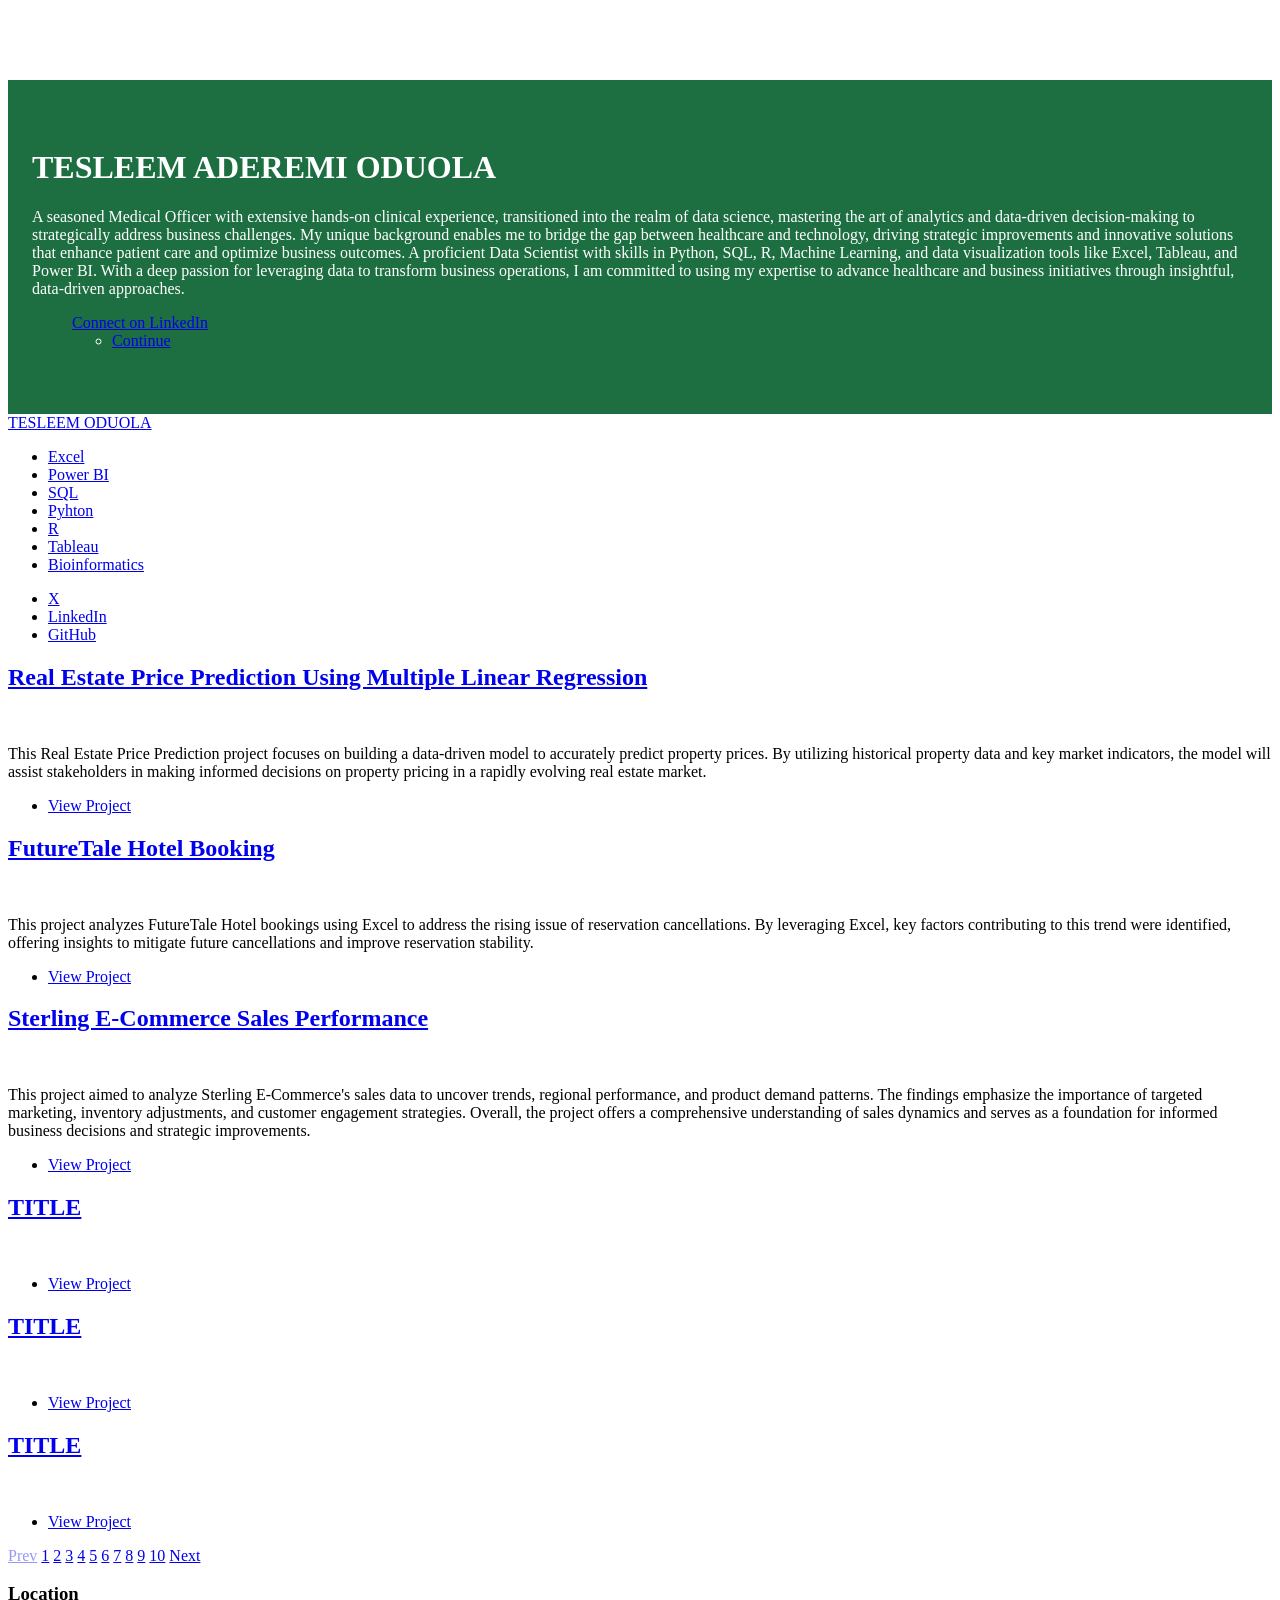
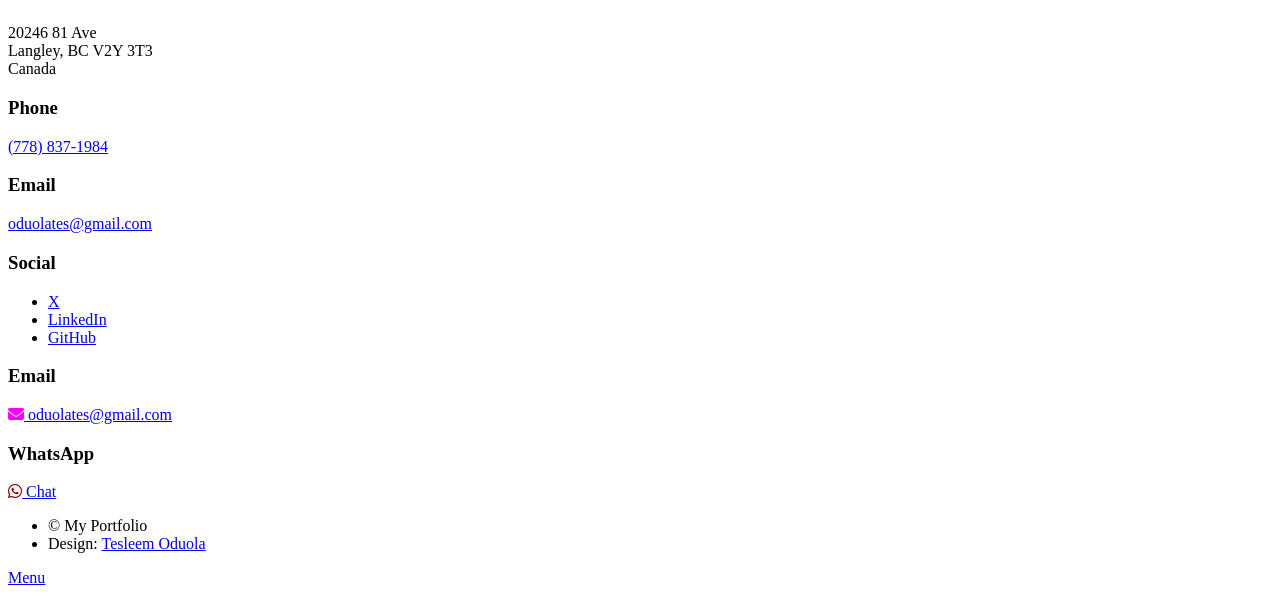
==== commit 12f0f1af: "Add files via upload" ====
--- a/index.html
+++ b/index.html
@@ -14,10 +14,23 @@
 	<link rel="stylesheet" href="https://cdnjs.cloudflare.com/ajax/libs/font-awesome/6.5.0/css/all.min.css">
 
 <style>
-#header { position: sticky; top: 0; z-index: 999; background: rgba(0,0,0,0.7); backdrop-filter: blur(6px); }
-nav li a:hover { color: #fff !important; opacity: 0.8; transition: 0.3s; }
-body { background-color: #1D6F42; }
-#intro { background-color: #1D6F42; color: white !important; }
+#header {
+    position:sticky;top:0;z-index:2000 !important;
+    background:transparent;
+    transition:background .3s ease;
+}
+/* solid on scroll */
+.scrolled #header {
+    background: rgba(0,0,0,0.85) !important;
+}
+#intro {
+    margin-top:80px;
+    background-image:url('image/cover_1D6F42.svg');
+    background-size:cover;
+    background-position:center;
+    padding:3rem 1.5rem;
+    color:white !important;
+}
 </style>
 
 </head>
@@ -56,14 +69,14 @@
 
 				<!-- Nav -->
 					<nav id="nav">
-						<ul class="links" style="display:flex;gap:10px;">
-							<li><a href="index.html"><i class="fas fa-file-excel"></i> Excel</a></li><i class="fas fa-file-excel"></i> Excel</a></li>>Excel</a></li>
-							<li><a href="powerbi.html"><i class="fas fa-chart-line"></i> Power BI</a></li>Power BI</a></li>
-							<li><a href="sql.html"><i class="fas fa-database"></i> SQL</a></li>SQL</a></li>
-							<li><a href="python.html"><i class="fab fa-python"></i> Python/ML</a></li>Pyhton</a></li>
-							<li><a href="r.html"><i class="fab fa-r-project"></i> R</a></li>R</a></li>
-							<li><a href="tableau.html"><i class="fas fa-chart-bar"></i> Tableau</a></li>Tableau</a></li>
-							<li><a href="bioinformatics.html"><i class="fas fa-dna"></i> Bioinformatics</a></li>Bioinformatics</a></li>
+						<ul class="links">
+							<li class="active"><a href="index.html">Excel</a></li>
+							<li><a href="powerbi.html">Power BI</a></li>
+							<li><a href="sql.html">SQL</a></li>
+							<li><a href="python.html">Pyhton</a></li>
+							<li><a href="r.html">R</a></li>
+							<li><a href="tableau.html">Tableau</a></li>
+							<li><a href="bioinformatics.html">Bioinformatics</a></li>
 						</ul>
 						<ul class="icons">
 							<li><a href="https://www.x.com/oduolates" class="icon brands alt fa-twitter"><span class="label">X</span></a></li>
@@ -84,7 +97,7 @@
 										<h2><a href="https://github.com/Tesleemoduola/Real-Estate-Price-Prediction-Using-Multiple-Linear-Regression">Real Estate Price Prediction Using Multiple Linear Regression<br />
 										</a></h2>
 									</header>
-									<a href="https://github.com/Tesleemoduola/Real-Estate-Price-Prediction-Using-Multiple-Linear-Regression" class="image fit"><img src="images/housing_2.jpg" alt="" /></a>
+									<a href="https://github.com/Tesleemoduola/Real-Estate-Price-Prediction-Using-Multiple-Linear-Regression" class="image fit"><img src="image/housing_2.jpg" alt="" /></a>
 									<p>This Real Estate Price Prediction project focuses on building a data-driven model to accurately predict property prices. By utilizing historical property data and key market 
 									   indicators, the model will assist stakeholders in making informed decisions on property pricing in a rapidly evolving real estate market.</p>
 									<ul class="actions special">
@@ -96,7 +109,7 @@
 										<h2><a href="https://github.com/Tesleemoduola/Analysis-of-FutureTale-Hotel-Bookings">FutureTale Hotel Booking<br />
 										</a></h2>
 									</header>
-									<a href="https://github.com/Tesleemoduola/Analysis-of-FutureTale-Hotel-Bookings" class="image fit"><img src="images/hotel.jpg" alt="" /></a>
+									<a href="https://github.com/Tesleemoduola/Analysis-of-FutureTale-Hotel-Bookings" class="image fit"><img src="image/hotel.jpg" alt="" /></a>
 									<p>This project analyzes FutureTale Hotel bookings using Excel to address the rising issue of reservation cancellations. By leveraging Excel, key factors contributing to this trend
 									   were identified, offering insights to mitigate future cancellations and improve reservation stability.</p>
 									<ul class="actions special">
@@ -108,7 +121,7 @@
 										<h2><a href="https://github.com/Tesleemoduola/Sterling-E-Commerce-Sales-Performance-Analysis">Sterling E-Commerce Sales Performance<br />
 										</a></h2>
 									</header>
-									<a href="https://github.com/Tesleemoduola/Sterling-E-Commerce-Sales-Performance-Analysis" class="image fit"><img src="images/commerce.jpg" alt="" /></a>
+									<a href="https://github.com/Tesleemoduola/Sterling-E-Commerce-Sales-Performance-Analysis" class="image fit"><img src="image/commerce.jpg" alt="" /></a>
 									<p>This project aimed to analyze Sterling E-Commerce's sales data to uncover trends, regional performance, and product demand patterns. The findings emphasize the importance of 
 									   targeted marketing, inventory adjustments, and customer engagement strategies. Overall, the project offers a comprehensive understanding of sales dynamics and serves as a foundation for informed business decisions and strategic improvements.</p>
 									<ul class="actions special">
@@ -120,29 +133,29 @@
 									    <h2><a href="#">TITLE<br />
 										</a></h2>
 									</header>
-									<a href="#" class="image fit"><img src="images/pic05.jpg" alt="" /></a>
-									<p> </p>
-									<ul class="actions special">
-										<li><a href="#" class="button">View Project</a></li>
-									</ul>
-								</article>
-								<article>
-									<header>
-										<h2><a href="#">TITLE<br />
-										</a></h2>
-									</header>
-									<a href="#" class="image fit"><img src="images/pic06.jpg" alt="" /></a>
-									<p> </p>
-									<ul class="actions special">
-										<li><a href="#" class="button">View Project</a></li>
-									</ul>
-								</article>
-								<article>
-									<header>
-										<h2><a href="#">TITLE<br />
-										</a></h2>
-									</header>
-									<a href="#" class="image fit"><img src="images/pic07.jpg" alt="" /></a>
+									<a href="#" class="image fit"><img src="image/pic05.jpg" alt="" /></a>
+									<p> </p>
+									<ul class="actions special">
+										<li><a href="#" class="button">View Project</a></li>
+									</ul>
+								</article>
+								<article>
+									<header>
+										<h2><a href="#">TITLE<br />
+										</a></h2>
+									</header>
+									<a href="#" class="image fit"><img src="image/pic06.jpg" alt="" /></a>
+									<p> </p>
+									<ul class="actions special">
+										<li><a href="#" class="button">View Project</a></li>
+									</ul>
+								</article>
+								<article>
+									<header>
+										<h2><a href="#">TITLE<br />
+										</a></h2>
+									</header>
+									<a href="#" class="image fit"><img src="image/pic07.jpg" alt="" /></a>
 									<p> </p>
 									<ul class="actions special">
 										<li><a href="#" class="button">View Project</a></li>
@@ -156,62 +169,62 @@
 										<h2><a href="#">TITLE<br />
 										</a></h2>
 									</header>
-									<a href="#" class="image fit"><img src="images/pic02.jpg" alt="" /></a>
-									<p> </p>
-									<ul class="actions special">
-										<li><a href="#" class="button">View Project</a></li>
-									</ul>
-								</article>
-								<article>
-									<header>
-										<h2><a href="#">TITLE<br />
-										</a></h2>
-									</header>
-									<a href="#" class="image fit"><img src="images/pic02.jpg" alt="" /></a>
-									<p> </p>
-									<ul class="actions special">
-										<li><a href="#" class="button">View Project</a></li>
-									</ul>
-								</article>
-								<article>
-									<header>
-										<h2><a href="#">TITLE<br />
-										</a></h2>
-									</header>
-									<a href="#" class="image fit"><img src="images/pic02.jpg" alt="" /></a>
-									<p> </p>
-									<ul class="actions special">
-										<li><a href="#" class="button">View Project</a></li>
-									</ul>
-								</article>
-								<article>
-									<header>
-										<h2><a href="#">TITLE<br />
-										</a></h2>
-									</header>
-									<a href="#" class="image fit"><img src="images/pic02.jpg" alt="" /></a>
-									<p> </p>
-									<ul class="actions special">
-										<li><a href="#" class="button">View Project</a></li>
-									</ul>
-								</article>
-								<article>
-									<header>
-										<h2><a href="#">TITLE<br />
-										</a></h2>
-									</header>
-									<a href="#" class="image fit"><img src="images/pic02.jpg" alt="" /></a>
-									<p> </p>
-									<ul class="actions special">
-										<li><a href="#" class="button">View Project</a></li>
-									</ul>
-								</article>
-								<article>
-									<header>
-										<h2><a href="#">TITLE<br />
-										</a></h2>
-									</header>
-									<a href="#" class="image fit"><img src="images/pic02.jpg" alt="" /></a>
+									<a href="#" class="image fit"><img src="image/pic02.jpg" alt="" /></a>
+									<p> </p>
+									<ul class="actions special">
+										<li><a href="#" class="button">View Project</a></li>
+									</ul>
+								</article>
+								<article>
+									<header>
+										<h2><a href="#">TITLE<br />
+										</a></h2>
+									</header>
+									<a href="#" class="image fit"><img src="image/pic02.jpg" alt="" /></a>
+									<p> </p>
+									<ul class="actions special">
+										<li><a href="#" class="button">View Project</a></li>
+									</ul>
+								</article>
+								<article>
+									<header>
+										<h2><a href="#">TITLE<br />
+										</a></h2>
+									</header>
+									<a href="#" class="image fit"><img src="image/pic02.jpg" alt="" /></a>
+									<p> </p>
+									<ul class="actions special">
+										<li><a href="#" class="button">View Project</a></li>
+									</ul>
+								</article>
+								<article>
+									<header>
+										<h2><a href="#">TITLE<br />
+										</a></h2>
+									</header>
+									<a href="#" class="image fit"><img src="image/pic02.jpg" alt="" /></a>
+									<p> </p>
+									<ul class="actions special">
+										<li><a href="#" class="button">View Project</a></li>
+									</ul>
+								</article>
+								<article>
+									<header>
+										<h2><a href="#">TITLE<br />
+										</a></h2>
+									</header>
+									<a href="#" class="image fit"><img src="image/pic02.jpg" alt="" /></a>
+									<p> </p>
+									<ul class="actions special">
+										<li><a href="#" class="button">View Project</a></li>
+									</ul>
+								</article>
+								<article>
+									<header>
+										<h2><a href="#">TITLE<br />
+										</a></h2>
+									</header>
+									<a href="#" class="image fit"><img src="image/pic02.jpg" alt="" /></a>
 									<p> </p>
 									<ul class="actions special">
 										<li><a href="#" class="button">View Project</a></li>
@@ -225,62 +238,62 @@
 										<h2><a href="#">TITLE<br />
 										</a></h2>
 									</header>
-									<a href="#" class="image fit"><img src="images/pic02.jpg" alt="" /></a>
-									<p> </p>
-									<ul class="actions special">
-										<li><a href="#" class="button">View Project</a></li>
-									</ul>
-								</article>
-								<article>
-									<header>
-										<h2><a href="#">TITLE<br />
-										</a></h2>
-									</header>
-									<a href="#" class="image fit"><img src="images/pic02.jpg" alt="" /></a>
-									<p> </p>
-									<ul class="actions special">
-										<li><a href="#" class="button">View Project</a></li>
-									</ul>
-								</article>
-								<article>
-									<header>
-										<h2><a href="#">TITLE<br />
-										</a></h2>
-									</header>
-									<a href="#" class="image fit"><img src="images/pic02.jpg" alt="" /></a>
-									<p> </p>
-									<ul class="actions special">
-										<li><a href="#" class="button">View Project</a></li>
-									</ul>
-								</article>
-								<article>
-									<header>
-										<h2><a href="#">TITLE<br />
-										</a></h2>
-									</header>
-									<a href="#" class="image fit"><img src="images/pic02.jpg" alt="" /></a>
-									<p> </p>
-									<ul class="actions special">
-										<li><a href="#" class="button">View Project</a></li>
-									</ul>
-								</article>
-								<article>
-									<header>
-										<h2><a href="#">TITLE<br />
-										</a></h2>
-									</header>
-									<a href="#" class="image fit"><img src="images/pic02.jpg" alt="" /></a>
-									<p> </p>
-									<ul class="actions special">
-										<li><a href="#" class="button">View Project</a></li>
-									</ul>
-								</article>
-								<article>
-									<header>
-										<h2><a href="#">TITLE<br />
-										</a></h2>
-									</header>
-									<a href="#" class="image fit"><img src="images/pic02.jpg" alt="" /></a>
+									<a href="#" class="image fit"><img src="image/pic02.jpg" alt="" /></a>
+									<p> </p>
+									<ul class="actions special">
+										<li><a href="#" class="button">View Project</a></li>
+									</ul>
+								</article>
+								<article>
+									<header>
+										<h2><a href="#">TITLE<br />
+										</a></h2>
+									</header>
+									<a href="#" class="image fit"><img src="image/pic02.jpg" alt="" /></a>
+									<p> </p>
+									<ul class="actions special">
+										<li><a href="#" class="button">View Project</a></li>
+									</ul>
+								</article>
+								<article>
+									<header>
+										<h2><a href="#">TITLE<br />
+										</a></h2>
+									</header>
+									<a href="#" class="image fit"><img src="image/pic02.jpg" alt="" /></a>
+									<p> </p>
+									<ul class="actions special">
+										<li><a href="#" class="button">View Project</a></li>
+									</ul>
+								</article>
+								<article>
+									<header>
+										<h2><a href="#">TITLE<br />
+										</a></h2>
+									</header>
+									<a href="#" class="image fit"><img src="image/pic02.jpg" alt="" /></a>
+									<p> </p>
+									<ul class="actions special">
+										<li><a href="#" class="button">View Project</a></li>
+									</ul>
+								</article>
+								<article>
+									<header>
+										<h2><a href="#">TITLE<br />
+										</a></h2>
+									</header>
+									<a href="#" class="image fit"><img src="image/pic02.jpg" alt="" /></a>
+									<p> </p>
+									<ul class="actions special">
+										<li><a href="#" class="button">View Project</a></li>
+									</ul>
+								</article>
+								<article>
+									<header>
+										<h2><a href="#">TITLE<br />
+										</a></h2>
+									</header>
+									<a href="#" class="image fit"><img src="image/pic02.jpg" alt="" /></a>
 									<p> </p>
 									<ul class="actions special">
 										<li><a href="#" class="button">View Project</a></li>
@@ -294,62 +307,62 @@
 										<h2><a href="#">TITLE<br />
 										</a></h2>
 									</header>
-									<a href="#" class="image fit"><img src="images/pic02.jpg" alt="" /></a>
-									<p> </p>
-									<ul class="actions special">
-										<li><a href="#" class="button">View Project</a></li>
-									</ul>
-								</article>
-								<article>
-									<header>
-										<h2><a href="#">TITLE<br />
-										</a></h2>
-									</header>
-									<a href="#" class="image fit"><img src="images/pic02.jpg" alt="" /></a>
-									<p> </p>
-									<ul class="actions special">
-										<li><a href="#" class="button">View Project</a></li>
-									</ul>
-								</article>
-								<article>
-									<header>
-										<h2><a href="#">TITLE<br />
-										</a></h2>
-									</header>
-									<a href="#" class="image fit"><img src="images/pic02.jpg" alt="" /></a>
-									<p> </p>
-									<ul class="actions special">
-										<li><a href="#" class="button">View Project</a></li>
-									</ul>
-								</article>
-								<article>
-									<header>
-										<h2><a href="#">TITLE<br />
-										</a></h2>
-									</header>
-									<a href="#" class="image fit"><img src="images/pic02.jpg" alt="" /></a>
-									<p> </p>
-									<ul class="actions special">
-										<li><a href="#" class="button">View Project</a></li>
-									</ul>
-								</article>
-								<article>
-									<header>
-										<h2><a href="#">TITLE<br />
-										</a></h2>
-									</header>
-									<a href="#" class="image fit"><img src="images/pic02.jpg" alt="" /></a>
-									<p> </p>
-									<ul class="actions special">
-										<li><a href="#" class="button">View Project</a></li>
-									</ul>
-								</article>
-								<article>
-									<header>
-										<h2><a href="#">TITLE<br />
-										</a></h2>
-									</header>
-									<a href="#" class="image fit"><img src="images/pic02.jpg" alt="" /></a>
+									<a href="#" class="image fit"><img src="image/pic02.jpg" alt="" /></a>
+									<p> </p>
+									<ul class="actions special">
+										<li><a href="#" class="button">View Project</a></li>
+									</ul>
+								</article>
+								<article>
+									<header>
+										<h2><a href="#">TITLE<br />
+										</a></h2>
+									</header>
+									<a href="#" class="image fit"><img src="image/pic02.jpg" alt="" /></a>
+									<p> </p>
+									<ul class="actions special">
+										<li><a href="#" class="button">View Project</a></li>
+									</ul>
+								</article>
+								<article>
+									<header>
+										<h2><a href="#">TITLE<br />
+										</a></h2>
+									</header>
+									<a href="#" class="image fit"><img src="image/pic02.jpg" alt="" /></a>
+									<p> </p>
+									<ul class="actions special">
+										<li><a href="#" class="button">View Project</a></li>
+									</ul>
+								</article>
+								<article>
+									<header>
+										<h2><a href="#">TITLE<br />
+										</a></h2>
+									</header>
+									<a href="#" class="image fit"><img src="image/pic02.jpg" alt="" /></a>
+									<p> </p>
+									<ul class="actions special">
+										<li><a href="#" class="button">View Project</a></li>
+									</ul>
+								</article>
+								<article>
+									<header>
+										<h2><a href="#">TITLE<br />
+										</a></h2>
+									</header>
+									<a href="#" class="image fit"><img src="image/pic02.jpg" alt="" /></a>
+									<p> </p>
+									<ul class="actions special">
+										<li><a href="#" class="button">View Project</a></li>
+									</ul>
+								</article>
+								<article>
+									<header>
+										<h2><a href="#">TITLE<br />
+										</a></h2>
+									</header>
+									<a href="#" class="image fit"><img src="image/pic02.jpg" alt="" /></a>
 									<p> </p>
 									<ul class="actions special">
 										<li><a href="#" class="button">View Project</a></li>
@@ -363,62 +376,62 @@
 										<h2><a href="#">TITLE<br />
 										</a></h2>
 									</header>
-									<a href="#" class="image fit"><img src="images/pic02.jpg" alt="" /></a>
-									<p> </p>
-									<ul class="actions special">
-										<li><a href="#" class="button">View Project</a></li>
-									</ul>
-								</article>
-								<article>
-									<header>
-										<h2><a href="#">TITLE<br />
-										</a></h2>
-									</header>
-									<a href="#" class="image fit"><img src="images/pic02.jpg" alt="" /></a>
-									<p> </p>
-									<ul class="actions special">
-										<li><a href="#" class="button">View Project</a></li>
-									</ul>
-								</article>
-								<article>
-									<header>
-										<h2><a href="#">TITLE<br />
-										</a></h2>
-									</header>
-									<a href="#" class="image fit"><img src="images/pic02.jpg" alt="" /></a>
-									<p> </p>
-									<ul class="actions special">
-										<li><a href="#" class="button">View Project</a></li>
-									</ul>
-								</article>
-								<article>
-									<header>
-										<h2><a href="#">TITLE<br />
-										</a></h2>
-									</header>
-									<a href="#" class="image fit"><img src="images/pic02.jpg" alt="" /></a>
-									<p> </p>
-									<ul class="actions special">
-										<li><a href="#" class="button">View Project</a></li>
-									</ul>
-								</article>
-								<article>
-									<header>
-										<h2><a href="#">TITLE<br />
-										</a></h2>
-									</header>
-									<a href="#" class="image fit"><img src="images/pic02.jpg" alt="" /></a>
-									<p> </p>
-									<ul class="actions special">
-										<li><a href="#" class="button">View Project</a></li>
-									</ul>
-								</article>
-								<article>
-									<header>
-										<h2><a href="#">TITLE<br />
-										</a></h2>
-									</header>
-									<a href="#" class="image fit"><img src="images/pic02.jpg" alt="" /></a>
+									<a href="#" class="image fit"><img src="image/pic02.jpg" alt="" /></a>
+									<p> </p>
+									<ul class="actions special">
+										<li><a href="#" class="button">View Project</a></li>
+									</ul>
+								</article>
+								<article>
+									<header>
+										<h2><a href="#">TITLE<br />
+										</a></h2>
+									</header>
+									<a href="#" class="image fit"><img src="image/pic02.jpg" alt="" /></a>
+									<p> </p>
+									<ul class="actions special">
+										<li><a href="#" class="button">View Project</a></li>
+									</ul>
+								</article>
+								<article>
+									<header>
+										<h2><a href="#">TITLE<br />
+										</a></h2>
+									</header>
+									<a href="#" class="image fit"><img src="image/pic02.jpg" alt="" /></a>
+									<p> </p>
+									<ul class="actions special">
+										<li><a href="#" class="button">View Project</a></li>
+									</ul>
+								</article>
+								<article>
+									<header>
+										<h2><a href="#">TITLE<br />
+										</a></h2>
+									</header>
+									<a href="#" class="image fit"><img src="image/pic02.jpg" alt="" /></a>
+									<p> </p>
+									<ul class="actions special">
+										<li><a href="#" class="button">View Project</a></li>
+									</ul>
+								</article>
+								<article>
+									<header>
+										<h2><a href="#">TITLE<br />
+										</a></h2>
+									</header>
+									<a href="#" class="image fit"><img src="image/pic02.jpg" alt="" /></a>
+									<p> </p>
+									<ul class="actions special">
+										<li><a href="#" class="button">View Project</a></li>
+									</ul>
+								</article>
+								<article>
+									<header>
+										<h2><a href="#">TITLE<br />
+										</a></h2>
+									</header>
+									<a href="#" class="image fit"><img src="image/pic02.jpg" alt="" /></a>
 									<p> </p>
 									<ul class="actions special">
 										<li><a href="#" class="button">View Project</a></li>
@@ -432,62 +445,62 @@
 										<h2><a href="#">TITLE<br />
 										</a></h2>
 									</header>
-									<a href="#" class="image fit"><img src="images/pic02.jpg" alt="" /></a>
-									<p> </p>
-									<ul class="actions special">
-										<li><a href="#" class="button">View Project</a></li>
-									</ul>
-								</article>
-								<article>
-									<header>
-										<h2><a href="#">TITLE<br />
-										</a></h2>
-									</header>
-									<a href="#" class="image fit"><img src="images/pic02.jpg" alt="" /></a>
-									<p> </p>
-									<ul class="actions special">
-										<li><a href="#" class="button">View Project</a></li>
-									</ul>
-								</article>
-								<article>
-									<header>
-										<h2><a href="#">TITLE<br />
-										</a></h2>
-									</header>
-									<a href="#" class="image fit"><img src="images/pic02.jpg" alt="" /></a>
-									<p> </p>
-									<ul class="actions special">
-										<li><a href="#" class="button">View Project</a></li>
-									</ul>
-								</article>
-								<article>
-									<header>
-										<h2><a href="#">TITLE<br />
-										</a></h2>
-									</header>
-									<a href="#" class="image fit"><img src="images/pic02.jpg" alt="" /></a>
-									<p> </p>
-									<ul class="actions special">
-										<li><a href="#" class="button">View Project</a></li>
-									</ul>
-								</article>
-								<article>
-									<header>
-										<h2><a href="#">TITLE<br />
-										</a></h2>
-									</header>
-									<a href="#" class="image fit"><img src="images/pic02.jpg" alt="" /></a>
-									<p> </p>
-									<ul class="actions special">
-										<li><a href="#" class="button">View Project</a></li>
-									</ul>
-								</article>
-								<article>
-									<header>
-										<h2><a href="#">TITLE<br />
-										</a></h2>
-									</header>
-									<a href="#" class="image fit"><img src="images/pic02.jpg" alt="" /></a>
+									<a href="#" class="image fit"><img src="image/pic02.jpg" alt="" /></a>
+									<p> </p>
+									<ul class="actions special">
+										<li><a href="#" class="button">View Project</a></li>
+									</ul>
+								</article>
+								<article>
+									<header>
+										<h2><a href="#">TITLE<br />
+										</a></h2>
+									</header>
+									<a href="#" class="image fit"><img src="image/pic02.jpg" alt="" /></a>
+									<p> </p>
+									<ul class="actions special">
+										<li><a href="#" class="button">View Project</a></li>
+									</ul>
+								</article>
+								<article>
+									<header>
+										<h2><a href="#">TITLE<br />
+										</a></h2>
+									</header>
+									<a href="#" class="image fit"><img src="image/pic02.jpg" alt="" /></a>
+									<p> </p>
+									<ul class="actions special">
+										<li><a href="#" class="button">View Project</a></li>
+									</ul>
+								</article>
+								<article>
+									<header>
+										<h2><a href="#">TITLE<br />
+										</a></h2>
+									</header>
+									<a href="#" class="image fit"><img src="image/pic02.jpg" alt="" /></a>
+									<p> </p>
+									<ul class="actions special">
+										<li><a href="#" class="button">View Project</a></li>
+									</ul>
+								</article>
+								<article>
+									<header>
+										<h2><a href="#">TITLE<br />
+										</a></h2>
+									</header>
+									<a href="#" class="image fit"><img src="image/pic02.jpg" alt="" /></a>
+									<p> </p>
+									<ul class="actions special">
+										<li><a href="#" class="button">View Project</a></li>
+									</ul>
+								</article>
+								<article>
+									<header>
+										<h2><a href="#">TITLE<br />
+										</a></h2>
+									</header>
+									<a href="#" class="image fit"><img src="image/pic02.jpg" alt="" /></a>
 									<p> </p>
 									<ul class="actions special">
 										<li><a href="#" class="button">View Project</a></li>
@@ -501,62 +514,62 @@
 										<h2><a href="#">TITLE<br />
 										</a></h2>
 									</header>
-									<a href="#" class="image fit"><img src="images/pic02.jpg" alt="" /></a>
-									<p> </p>
-									<ul class="actions special">
-										<li><a href="#" class="button">View Project</a></li>
-									</ul>
-								</article>
-								<article>
-									<header>
-										<h2><a href="#">TITLE<br />
-										</a></h2>
-									</header>
-									<a href="#" class="image fit"><img src="images/pic02.jpg" alt="" /></a>
-									<p> </p>
-									<ul class="actions special">
-										<li><a href="#" class="button">View Project</a></li>
-									</ul>
-								</article>
-								<article>
-									<header>
-										<h2><a href="#">TITLE<br />
-										</a></h2>
-									</header>
-									<a href="#" class="image fit"><img src="images/pic02.jpg" alt="" /></a>
-									<p> </p>
-									<ul class="actions special">
-										<li><a href="#" class="button">View Project</a></li>
-									</ul>
-								</article>
-								<article>
-									<header>
-										<h2><a href="#">TITLE<br />
-										</a></h2>
-									</header>
-									<a href="#" class="image fit"><img src="images/pic02.jpg" alt="" /></a>
-									<p> </p>
-									<ul class="actions special">
-										<li><a href="#" class="button">View Project</a></li>
-									</ul>
-								</article>
-								<article>
-									<header>
-										<h2><a href="#">TITLE<br />
-										</a></h2>
-									</header>
-									<a href="#" class="image fit"><img src="images/pic02.jpg" alt="" /></a>
-									<p> </p>
-									<ul class="actions special">
-										<li><a href="#" class="button">View Project</a></li>
-									</ul>
-								</article>
-								<article>
-									<header>
-										<h2><a href="#">TITLE<br />
-										</a></h2>
-									</header>
-									<a href="#" class="image fit"><img src="images/pic02.jpg" alt="" /></a>
+									<a href="#" class="image fit"><img src="image/pic02.jpg" alt="" /></a>
+									<p> </p>
+									<ul class="actions special">
+										<li><a href="#" class="button">View Project</a></li>
+									</ul>
+								</article>
+								<article>
+									<header>
+										<h2><a href="#">TITLE<br />
+										</a></h2>
+									</header>
+									<a href="#" class="image fit"><img src="image/pic02.jpg" alt="" /></a>
+									<p> </p>
+									<ul class="actions special">
+										<li><a href="#" class="button">View Project</a></li>
+									</ul>
+								</article>
+								<article>
+									<header>
+										<h2><a href="#">TITLE<br />
+										</a></h2>
+									</header>
+									<a href="#" class="image fit"><img src="image/pic02.jpg" alt="" /></a>
+									<p> </p>
+									<ul class="actions special">
+										<li><a href="#" class="button">View Project</a></li>
+									</ul>
+								</article>
+								<article>
+									<header>
+										<h2><a href="#">TITLE<br />
+										</a></h2>
+									</header>
+									<a href="#" class="image fit"><img src="image/pic02.jpg" alt="" /></a>
+									<p> </p>
+									<ul class="actions special">
+										<li><a href="#" class="button">View Project</a></li>
+									</ul>
+								</article>
+								<article>
+									<header>
+										<h2><a href="#">TITLE<br />
+										</a></h2>
+									</header>
+									<a href="#" class="image fit"><img src="image/pic02.jpg" alt="" /></a>
+									<p> </p>
+									<ul class="actions special">
+										<li><a href="#" class="button">View Project</a></li>
+									</ul>
+								</article>
+								<article>
+									<header>
+										<h2><a href="#">TITLE<br />
+										</a></h2>
+									</header>
+									<a href="#" class="image fit"><img src="image/pic02.jpg" alt="" /></a>
 									<p> </p>
 									<ul class="actions special">
 										<li><a href="#" class="button">View Project</a></li>
@@ -570,62 +583,62 @@
 										<h2><a href="#">TITLE<br />
 										</a></h2>
 									</header>
-									<a href="#" class="image fit"><img src="images/pic02.jpg" alt="" /></a>
-									<p> </p>
-									<ul class="actions special">
-										<li><a href="#" class="button">View Project</a></li>
-									</ul>
-								</article>
-								<article>
-									<header>
-										<h2><a href="#">TITLE<br />
-										</a></h2>
-									</header>
-									<a href="#" class="image fit"><img src="images/pic02.jpg" alt="" /></a>
-									<p> </p>
-									<ul class="actions special">
-										<li><a href="#" class="button">View Project</a></li>
-									</ul>
-								</article>
-								<article>
-									<header>
-										<h2><a href="#">TITLE<br />
-										</a></h2>
-									</header>
-									<a href="#" class="image fit"><img src="images/pic02.jpg" alt="" /></a>
-									<p> </p>
-									<ul class="actions special">
-										<li><a href="#" class="button">View Project</a></li>
-									</ul>
-								</article>
-								<article>
-									<header>
-										<h2><a href="#">TITLE<br />
-										</a></h2>
-									</header>
-									<a href="#" class="image fit"><img src="images/pic02.jpg" alt="" /></a>
-									<p> </p>
-									<ul class="actions special">
-										<li><a href="#" class="button">View Project</a></li>
-									</ul>
-								</article>
-								<article>
-									<header>
-										<h2><a href="#">TITLE<br />
-										</a></h2>
-									</header>
-									<a href="#" class="image fit"><img src="images/pic02.jpg" alt="" /></a>
-									<p> </p>
-									<ul class="actions special">
-										<li><a href="#" class="button">View Project</a></li>
-									</ul>
-								</article>
-								<article>
-									<header>
-										<h2><a href="#">TITLE<br />
-										</a></h2>
-									</header>
-									<a href="#" class="image fit"><img src="images/pic02.jpg" alt="" /></a>
+									<a href="#" class="image fit"><img src="image/pic02.jpg" alt="" /></a>
+									<p> </p>
+									<ul class="actions special">
+										<li><a href="#" class="button">View Project</a></li>
+									</ul>
+								</article>
+								<article>
+									<header>
+										<h2><a href="#">TITLE<br />
+										</a></h2>
+									</header>
+									<a href="#" class="image fit"><img src="image/pic02.jpg" alt="" /></a>
+									<p> </p>
+									<ul class="actions special">
+										<li><a href="#" class="button">View Project</a></li>
+									</ul>
+								</article>
+								<article>
+									<header>
+										<h2><a href="#">TITLE<br />
+										</a></h2>
+									</header>
+									<a href="#" class="image fit"><img src="image/pic02.jpg" alt="" /></a>
+									<p> </p>
+									<ul class="actions special">
+										<li><a href="#" class="button">View Project</a></li>
+									</ul>
+								</article>
+								<article>
+									<header>
+										<h2><a href="#">TITLE<br />
+										</a></h2>
+									</header>
+									<a href="#" class="image fit"><img src="image/pic02.jpg" alt="" /></a>
+									<p> </p>
+									<ul class="actions special">
+										<li><a href="#" class="button">View Project</a></li>
+									</ul>
+								</article>
+								<article>
+									<header>
+										<h2><a href="#">TITLE<br />
+										</a></h2>
+									</header>
+									<a href="#" class="image fit"><img src="image/pic02.jpg" alt="" /></a>
+									<p> </p>
+									<ul class="actions special">
+										<li><a href="#" class="button">View Project</a></li>
+									</ul>
+								</article>
+								<article>
+									<header>
+										<h2><a href="#">TITLE<br />
+										</a></h2>
+									</header>
+									<a href="#" class="image fit"><img src="image/pic02.jpg" alt="" /></a>
 									<p> </p>
 									<ul class="actions special">
 										<li><a href="#" class="button">View Project</a></li>
@@ -639,62 +652,62 @@
 										<h2><a href="#">TITLE<br />
 										</a></h2>
 									</header>
-									<a href="#" class="image fit"><img src="images/pic02.jpg" alt="" /></a>
-									<p> </p>
-									<ul class="actions special">
-										<li><a href="#" class="button">View Project</a></li>
-									</ul>
-								</article>
-								<article>
-									<header>
-										<h2><a href="#">TITLE<br />
-										</a></h2>
-									</header>
-									<a href="#" class="image fit"><img src="images/pic02.jpg" alt="" /></a>
-									<p> </p>
-									<ul class="actions special">
-										<li><a href="#" class="button">View Project</a></li>
-									</ul>
-								</article>
-								<article>
-									<header>
-										<h2><a href="#">TITLE<br />
-										</a></h2>
-									</header>
-									<a href="#" class="image fit"><img src="images/pic02.jpg" alt="" /></a>
-									<p> </p>
-									<ul class="actions special">
-										<li><a href="#" class="button">View Project</a></li>
-									</ul>
-								</article>
-								<article>
-									<header>
-										<h2><a href="#">TITLE<br />
-										</a></h2>
-									</header>
-									<a href="#" class="image fit"><img src="images/pic02.jpg" alt="" /></a>
-									<p> </p>
-									<ul class="actions special">
-										<li><a href="#" class="button">View Project</a></li>
-									</ul>
-								</article>
-								<article>
-									<header>
-										<h2><a href="#">TITLE<br />
-										</a></h2>
-									</header>
-									<a href="#" class="image fit"><img src="images/pic02.jpg" alt="" /></a>
-									<p> </p>
-									<ul class="actions special">
-										<li><a href="#" class="button">View Project</a></li>
-									</ul>
-								</article>
-								<article>
-									<header>
-										<h2><a href="#">TITLE<br />
-										</a></h2>
-									</header>
-									<a href="#" class="image fit"><img src="images/pic02.jpg" alt="" /></a>
+									<a href="#" class="image fit"><img src="image/pic02.jpg" alt="" /></a>
+									<p> </p>
+									<ul class="actions special">
+										<li><a href="#" class="button">View Project</a></li>
+									</ul>
+								</article>
+								<article>
+									<header>
+										<h2><a href="#">TITLE<br />
+										</a></h2>
+									</header>
+									<a href="#" class="image fit"><img src="image/pic02.jpg" alt="" /></a>
+									<p> </p>
+									<ul class="actions special">
+										<li><a href="#" class="button">View Project</a></li>
+									</ul>
+								</article>
+								<article>
+									<header>
+										<h2><a href="#">TITLE<br />
+										</a></h2>
+									</header>
+									<a href="#" class="image fit"><img src="image/pic02.jpg" alt="" /></a>
+									<p> </p>
+									<ul class="actions special">
+										<li><a href="#" class="button">View Project</a></li>
+									</ul>
+								</article>
+								<article>
+									<header>
+										<h2><a href="#">TITLE<br />
+										</a></h2>
+									</header>
+									<a href="#" class="image fit"><img src="image/pic02.jpg" alt="" /></a>
+									<p> </p>
+									<ul class="actions special">
+										<li><a href="#" class="button">View Project</a></li>
+									</ul>
+								</article>
+								<article>
+									<header>
+										<h2><a href="#">TITLE<br />
+										</a></h2>
+									</header>
+									<a href="#" class="image fit"><img src="image/pic02.jpg" alt="" /></a>
+									<p> </p>
+									<ul class="actions special">
+										<li><a href="#" class="button">View Project</a></li>
+									</ul>
+								</article>
+								<article>
+									<header>
+										<h2><a href="#">TITLE<br />
+										</a></h2>
+									</header>
+									<a href="#" class="image fit"><img src="image/pic02.jpg" alt="" /></a>
 									<p> </p>
 									<ul class="actions special">
 										<li><a href="#" class="button">View Project</a></li>
@@ -708,62 +721,62 @@
 										<h2><a href="#">TITLE<br />
 										</a></h2>
 									</header>
-									<a href="#" class="image fit"><img src="images/pic02.jpg" alt="" /></a>
-									<p> </p>
-									<ul class="actions special">
-										<li><a href="#" class="button">View Project</a></li>
-									</ul>
-								</article>
-								<article>
-									<header>
-										<h2><a href="#">TITLE<br />
-										</a></h2>
-									</header>
-									<a href="#" class="image fit"><img src="images/pic02.jpg" alt="" /></a>
-									<p> </p>
-									<ul class="actions special">
-										<li><a href="#" class="button">View Project</a></li>
-									</ul>
-								</article>
-								<article>
-									<header>
-										<h2><a href="#">TITLE<br />
-										</a></h2>
-									</header>
-									<a href="#" class="image fit"><img src="images/pic02.jpg" alt="" /></a>
-									<p> </p>
-									<ul class="actions special">
-										<li><a href="#" class="button">View Project</a></li>
-									</ul>
-								</article>
-								<article>
-									<header>
-										<h2><a href="#">TITLE<br />
-										</a></h2>
-									</header>
-									<a href="#" class="image fit"><img src="images/pic02.jpg" alt="" /></a>
-									<p> </p>
-									<ul class="actions special">
-										<li><a href="#" class="button">View Project</a></li>
-									</ul>
-								</article>
-								<article>
-									<header>
-										<h2><a href="#">TITLE<br />
-										</a></h2>
-									</header>
-									<a href="#" class="image fit"><img src="images/pic02.jpg" alt="" /></a>
-									<p> </p>
-									<ul class="actions special">
-										<li><a href="#" class="button">View Project</a></li>
-									</ul>
-								</article>
-								<article>
-									<header>
-										<h2><a href="#">TITLE<br />
-										</a></h2>
-									</header>
-									<a href="#" class="image fit"><img src="images/pic02.jpg" alt="" /></a>
+									<a href="#" class="image fit"><img src="image/pic02.jpg" alt="" /></a>
+									<p> </p>
+									<ul class="actions special">
+										<li><a href="#" class="button">View Project</a></li>
+									</ul>
+								</article>
+								<article>
+									<header>
+										<h2><a href="#">TITLE<br />
+										</a></h2>
+									</header>
+									<a href="#" class="image fit"><img src="image/pic02.jpg" alt="" /></a>
+									<p> </p>
+									<ul class="actions special">
+										<li><a href="#" class="button">View Project</a></li>
+									</ul>
+								</article>
+								<article>
+									<header>
+										<h2><a href="#">TITLE<br />
+										</a></h2>
+									</header>
+									<a href="#" class="image fit"><img src="image/pic02.jpg" alt="" /></a>
+									<p> </p>
+									<ul class="actions special">
+										<li><a href="#" class="button">View Project</a></li>
+									</ul>
+								</article>
+								<article>
+									<header>
+										<h2><a href="#">TITLE<br />
+										</a></h2>
+									</header>
+									<a href="#" class="image fit"><img src="image/pic02.jpg" alt="" /></a>
+									<p> </p>
+									<ul class="actions special">
+										<li><a href="#" class="button">View Project</a></li>
+									</ul>
+								</article>
+								<article>
+									<header>
+										<h2><a href="#">TITLE<br />
+										</a></h2>
+									</header>
+									<a href="#" class="image fit"><img src="image/pic02.jpg" alt="" /></a>
+									<p> </p>
+									<ul class="actions special">
+										<li><a href="#" class="button">View Project</a></li>
+									</ul>
+								</article>
+								<article>
+									<header>
+										<h2><a href="#">TITLE<br />
+										</a></h2>
+									</header>
+									<a href="#" class="image fit"><img src="image/pic02.jpg" alt="" /></a>
 									<p> </p>
 									<ul class="actions special">
 										<li><a href="#" class="button">View Project</a></li>
@@ -966,5 +979,13 @@
 		// Initialize disabled states on page load
 		updateNavButtons();
 		</script>
+
+<script>
+document.addEventListener('scroll',()=>{
+ if(window.scrollY>20){document.body.classList.add('scrolled');}
+ else{document.body.classList.remove('scrolled');}
+});
+</script>
+
 </body>
 </html>
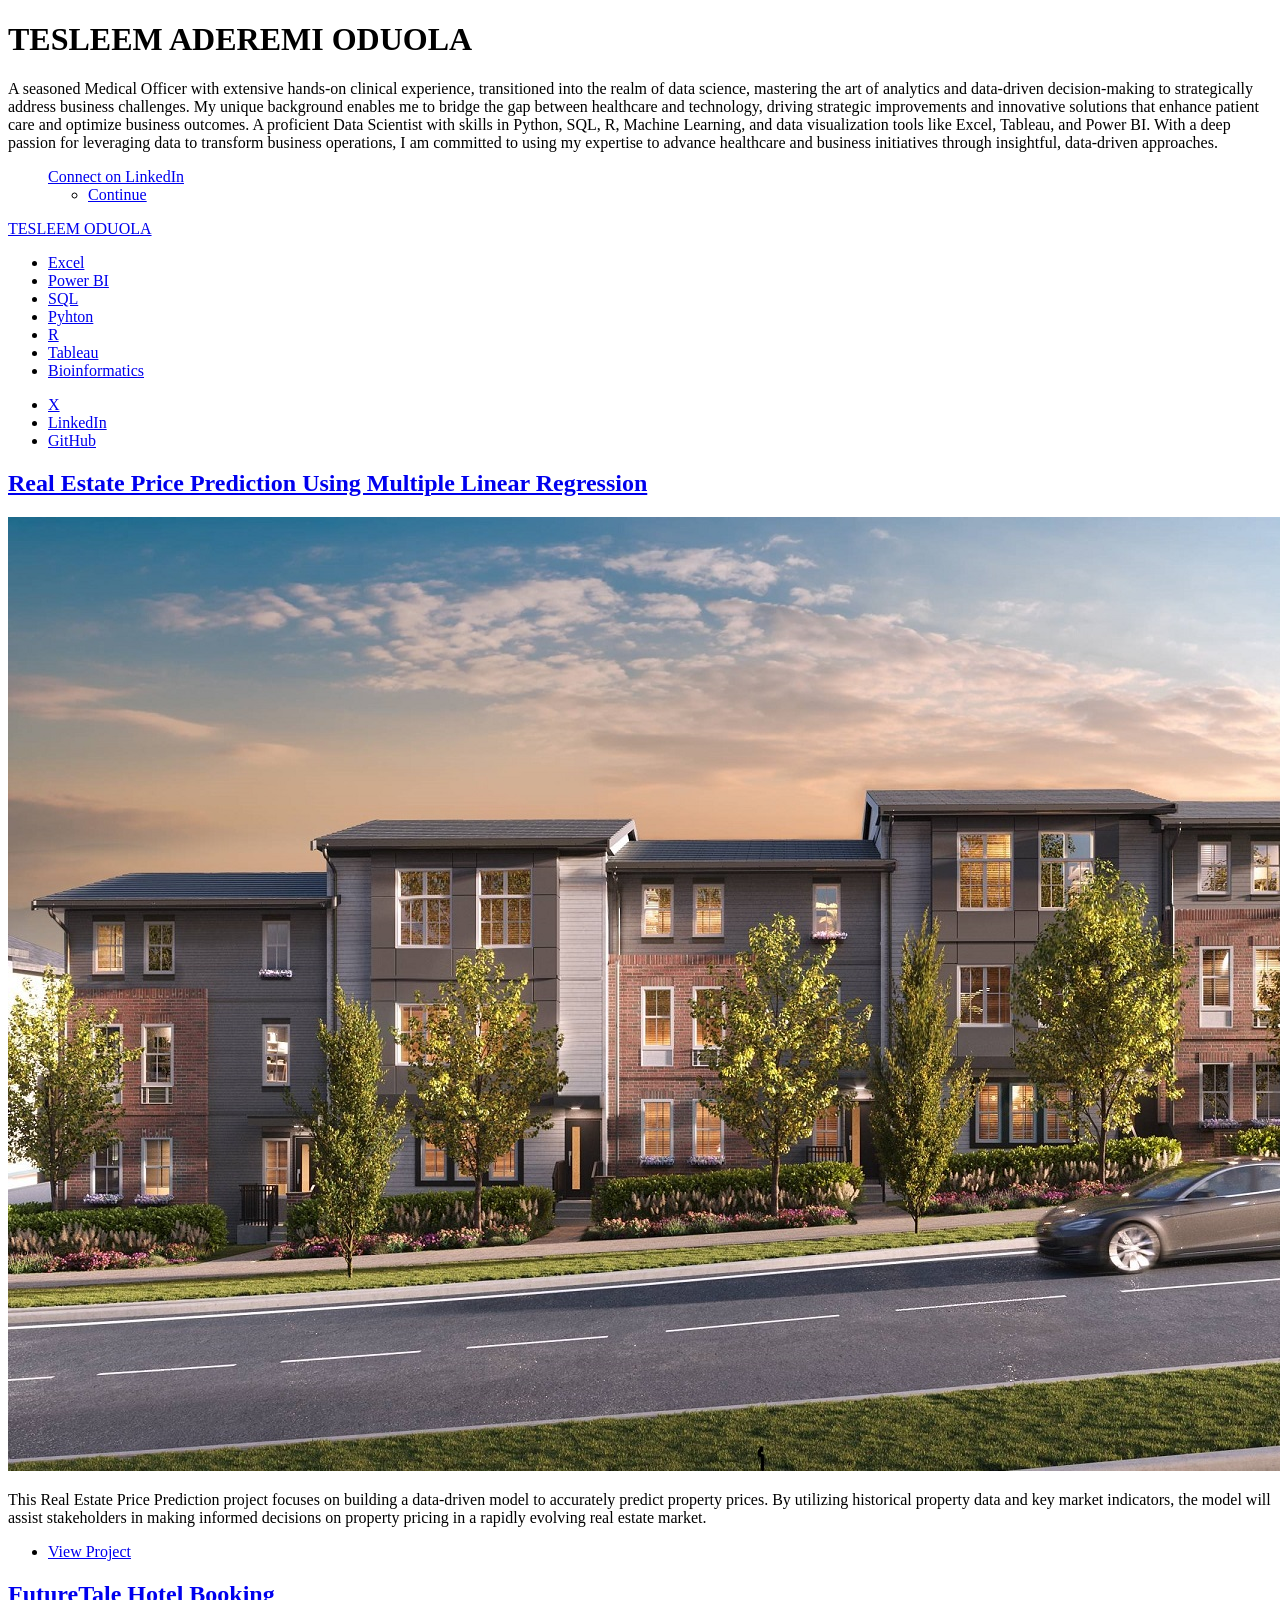
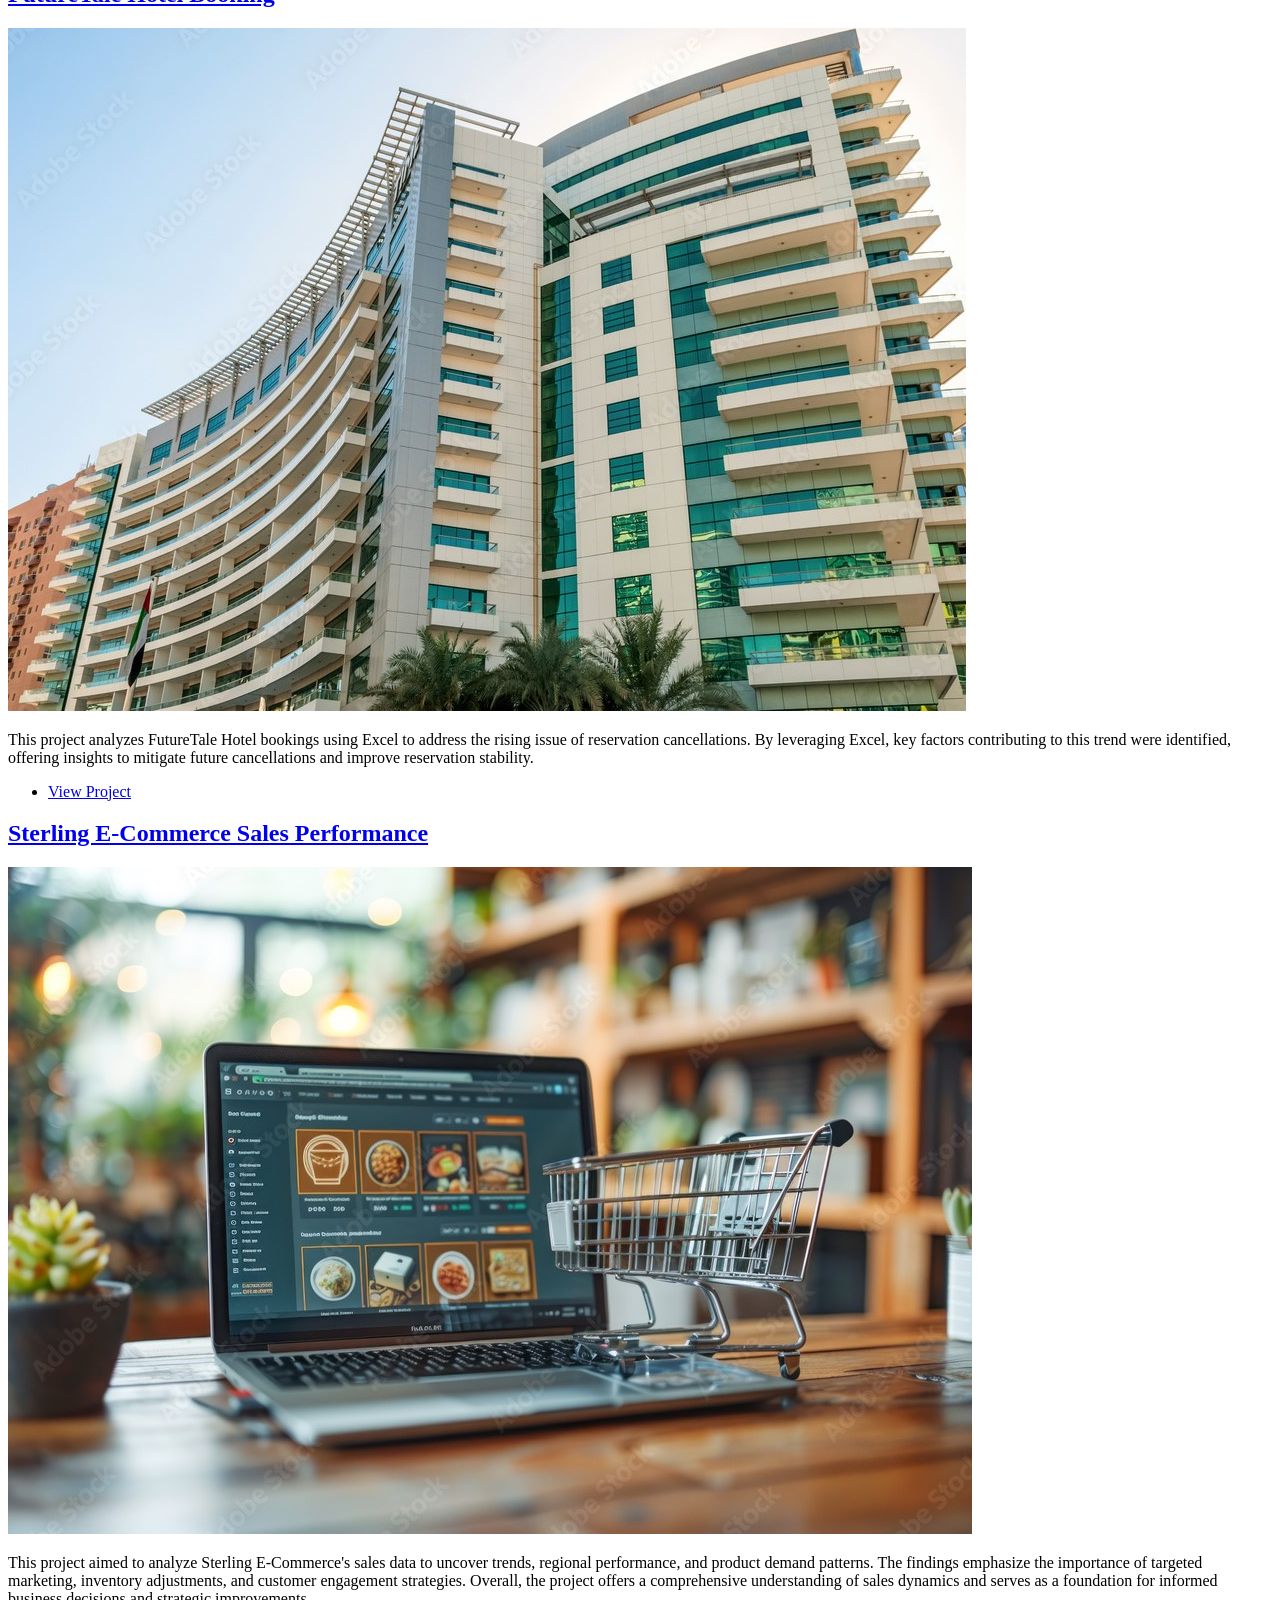
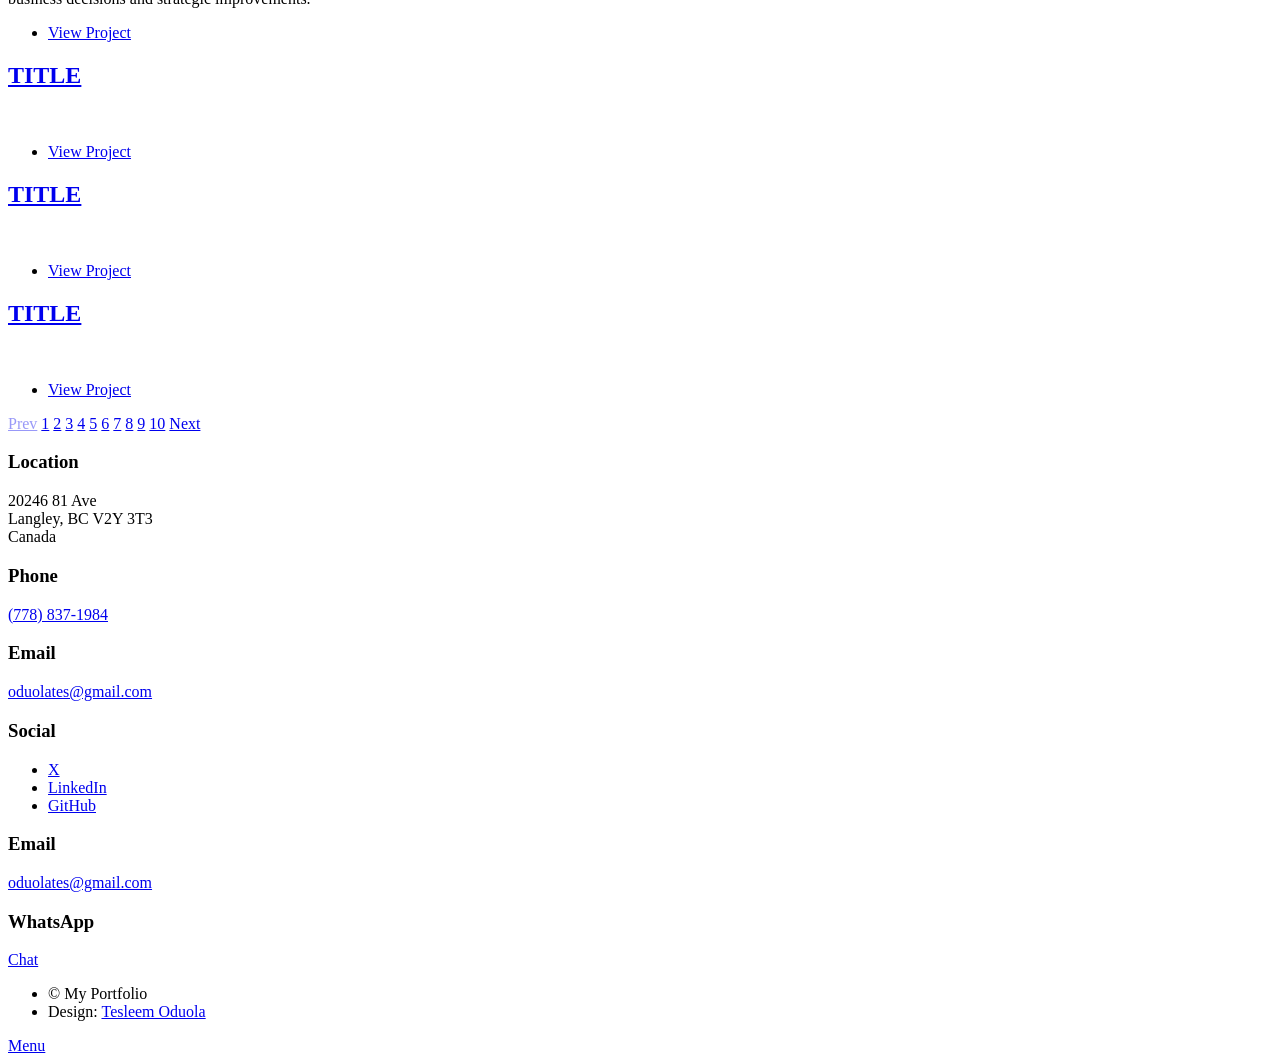
==== commit 316b59bf: "Add files via upload" ====
--- a/index.html
+++ b/index.html
@@ -1,991 +1,961 @@
-<!DOCTYPE HTML>
-<!--
-	Massively by HTML5 UP
-	html5up.net | @ajlkn
-	Free for personal and commercial use under the CCA 3.0 license (html5up.net/license)
--->
-<html>
-	<head>
-		<title>Tesleem Oduola Portfolio</title>
-		<meta charset="utf-8" />
-		<meta name="viewport" content="width=device-width, initial-scale=1, user-scalable=no" />
-		<link rel="stylesheet" href="assets/css/main.css" />
-		<noscript><link rel="stylesheet" href="assets/css/noscript.css" /></noscript>
-	<link rel="stylesheet" href="https://cdnjs.cloudflare.com/ajax/libs/font-awesome/6.5.0/css/all.min.css">
-
-<style>
-#header {
-    position:sticky;top:0;z-index:2000 !important;
-    background:transparent;
-    transition:background .3s ease;
-}
-/* solid on scroll */
-.scrolled #header {
-    background: rgba(0,0,0,0.85) !important;
-}
-#intro {
-    margin-top:80px;
-    background-image:url('image/cover_1D6F42.svg');
-    background-size:cover;
-    background-position:center;
-    padding:3rem 1.5rem;
-    color:white !important;
-}
-</style>
-
-</head>
-	<body class="is-preload">
-
-		<!-- Wrapper -->
-			<div id="wrapper" class="fade-in">
-
-				<!-- Intro -->
-					<div id="intro">
-						<h1>TESLEEM ADEREMI ODUOLA<br />
-						</h1>
-						<p> A seasoned Medical Officer with extensive hands-on clinical experience, 
-                           transitioned into the realm of data science, mastering the art of analytics 
-                           and data-driven decision-making to strategically address business challenges.
-                           My unique background enables me to bridge the gap between healthcare and
-                           technology, driving strategic improvements and innovative solutions that
-                           enhance patient care and optimize business outcomes. A proficient Data
-                           Scientist with skills in Python, SQL, R, Machine Learning, and data
-                           visualization tools like Excel, Tableau, and Power BI. With a deep passion for
-                           leveraging data to transform business operations, I am committed to using my
-                           expertise to advance healthcare and business initiatives through insightful,
-                           data-driven approaches.
-                 </p>
-				 <ul>  
-                        <a href="https://www.linkedin.com/in/tesleemaderemioduola/"">Connect on LinkedIn</a></li>
-						<ul class="actions">
-							<li><a href="#header" class="button icon solid solo fa-arrow-down scrolly">Continue</a></li>
-						</ul>
-					</div>
-
-				<!-- Header -->
-					<header id="header">
-						<a href="index.html" class="logo" target="_blank">TESLEEM ODUOLA</a>
-					</header>
-
-				<!-- Nav -->
-					<nav id="nav">
-						<ul class="links">
-							<li class="active"><a href="index.html">Excel</a></li>
-							<li><a href="powerbi.html">Power BI</a></li>
-							<li><a href="sql.html">SQL</a></li>
-							<li><a href="python.html">Pyhton</a></li>
-							<li><a href="r.html">R</a></li>
-							<li><a href="tableau.html">Tableau</a></li>
-							<li><a href="bioinformatics.html">Bioinformatics</a></li>
-						</ul>
-						<ul class="icons">
-							<li><a href="https://www.x.com/oduolates" class="icon brands alt fa-twitter"><span class="label">X</span></a></li>
-                            <li><a href="https://www.linkedin.com/in/tesleemaderemioduola/" class="icon brands alt fa-linkedin"><span class="label">LinkedIn</span></a></li>
-                            <li><a href="https://github.com/Tesleemoduola" class="icon brands alt fa-github"><span class="label">GitHub</span></a></li>
-						</ul>
-					</nav>
-
-				<!-- Main -->
-					<div id="main">
-
-						
-
-						<!-- Posts -->
-							<section id="page1" class="posts">
-								<article>
-									<header>
-										<h2><a href="https://github.com/Tesleemoduola/Real-Estate-Price-Prediction-Using-Multiple-Linear-Regression">Real Estate Price Prediction Using Multiple Linear Regression<br />
-										</a></h2>
-									</header>
-									<a href="https://github.com/Tesleemoduola/Real-Estate-Price-Prediction-Using-Multiple-Linear-Regression" class="image fit"><img src="image/housing_2.jpg" alt="" /></a>
-									<p>This Real Estate Price Prediction project focuses on building a data-driven model to accurately predict property prices. By utilizing historical property data and key market 
-									   indicators, the model will assist stakeholders in making informed decisions on property pricing in a rapidly evolving real estate market.</p>
-									<ul class="actions special">
-										<li><a href="https://github.com/Tesleemoduola/Real-Estate-Price-Prediction-Using-Multiple-Linear-Regression" class="button">View Project</a></li>
-									</ul>
-								</article>
-								<article>
-									<header>
-										<h2><a href="https://github.com/Tesleemoduola/Analysis-of-FutureTale-Hotel-Bookings">FutureTale Hotel Booking<br />
-										</a></h2>
-									</header>
-									<a href="https://github.com/Tesleemoduola/Analysis-of-FutureTale-Hotel-Bookings" class="image fit"><img src="image/hotel.jpg" alt="" /></a>
-									<p>This project analyzes FutureTale Hotel bookings using Excel to address the rising issue of reservation cancellations. By leveraging Excel, key factors contributing to this trend
-									   were identified, offering insights to mitigate future cancellations and improve reservation stability.</p>
-									<ul class="actions special">
-										<li><a href="https://github.com/Tesleemoduola/Analysis-of-FutureTale-Hotel-Bookings" class="button">View Project</a></li>
-									</ul>
-								</article>
-								<article>
-									<header>
-										<h2><a href="https://github.com/Tesleemoduola/Sterling-E-Commerce-Sales-Performance-Analysis">Sterling E-Commerce Sales Performance<br />
-										</a></h2>
-									</header>
-									<a href="https://github.com/Tesleemoduola/Sterling-E-Commerce-Sales-Performance-Analysis" class="image fit"><img src="image/commerce.jpg" alt="" /></a>
-									<p>This project aimed to analyze Sterling E-Commerce's sales data to uncover trends, regional performance, and product demand patterns. The findings emphasize the importance of 
-									   targeted marketing, inventory adjustments, and customer engagement strategies. Overall, the project offers a comprehensive understanding of sales dynamics and serves as a foundation for informed business decisions and strategic improvements.</p>
-									<ul class="actions special">
-										<li><a href="https://github.com/Tesleemoduola/Sterling-E-Commerce-Sales-Performance-Analysis" class="button">View Project</a></li>
-									</ul>
-								</article>
-								<article>
-									<header>
-									    <h2><a href="#">TITLE<br />
-										</a></h2>
-									</header>
-									<a href="#" class="image fit"><img src="image/pic05.jpg" alt="" /></a>
-									<p> </p>
-									<ul class="actions special">
-										<li><a href="#" class="button">View Project</a></li>
-									</ul>
-								</article>
-								<article>
-									<header>
-										<h2><a href="#">TITLE<br />
-										</a></h2>
-									</header>
-									<a href="#" class="image fit"><img src="image/pic06.jpg" alt="" /></a>
-									<p> </p>
-									<ul class="actions special">
-										<li><a href="#" class="button">View Project</a></li>
-									</ul>
-								</article>
-								<article>
-									<header>
-										<h2><a href="#">TITLE<br />
-										</a></h2>
-									</header>
-									<a href="#" class="image fit"><img src="image/pic07.jpg" alt="" /></a>
-									<p> </p>
-									<ul class="actions special">
-										<li><a href="#" class="button">View Project</a></li>
-									</ul>
-								</article>
-							</section>
-
-							<section id="page2" class="posts" style="display:none;">
-								<article>
-									<header>
-										<h2><a href="#">TITLE<br />
-										</a></h2>
-									</header>
-									<a href="#" class="image fit"><img src="image/pic02.jpg" alt="" /></a>
-									<p> </p>
-									<ul class="actions special">
-										<li><a href="#" class="button">View Project</a></li>
-									</ul>
-								</article>
-								<article>
-									<header>
-										<h2><a href="#">TITLE<br />
-										</a></h2>
-									</header>
-									<a href="#" class="image fit"><img src="image/pic02.jpg" alt="" /></a>
-									<p> </p>
-									<ul class="actions special">
-										<li><a href="#" class="button">View Project</a></li>
-									</ul>
-								</article>
-								<article>
-									<header>
-										<h2><a href="#">TITLE<br />
-										</a></h2>
-									</header>
-									<a href="#" class="image fit"><img src="image/pic02.jpg" alt="" /></a>
-									<p> </p>
-									<ul class="actions special">
-										<li><a href="#" class="button">View Project</a></li>
-									</ul>
-								</article>
-								<article>
-									<header>
-										<h2><a href="#">TITLE<br />
-										</a></h2>
-									</header>
-									<a href="#" class="image fit"><img src="image/pic02.jpg" alt="" /></a>
-									<p> </p>
-									<ul class="actions special">
-										<li><a href="#" class="button">View Project</a></li>
-									</ul>
-								</article>
-								<article>
-									<header>
-										<h2><a href="#">TITLE<br />
-										</a></h2>
-									</header>
-									<a href="#" class="image fit"><img src="image/pic02.jpg" alt="" /></a>
-									<p> </p>
-									<ul class="actions special">
-										<li><a href="#" class="button">View Project</a></li>
-									</ul>
-								</article>
-								<article>
-									<header>
-										<h2><a href="#">TITLE<br />
-										</a></h2>
-									</header>
-									<a href="#" class="image fit"><img src="image/pic02.jpg" alt="" /></a>
-									<p> </p>
-									<ul class="actions special">
-										<li><a href="#" class="button">View Project</a></li>
-									</ul>
-								</article>
-							</section>
-							
-							<section id="page3" class="posts" style="display:none;">
-								<article>
-									<header>
-										<h2><a href="#">TITLE<br />
-										</a></h2>
-									</header>
-									<a href="#" class="image fit"><img src="image/pic02.jpg" alt="" /></a>
-									<p> </p>
-									<ul class="actions special">
-										<li><a href="#" class="button">View Project</a></li>
-									</ul>
-								</article>
-								<article>
-									<header>
-										<h2><a href="#">TITLE<br />
-										</a></h2>
-									</header>
-									<a href="#" class="image fit"><img src="image/pic02.jpg" alt="" /></a>
-									<p> </p>
-									<ul class="actions special">
-										<li><a href="#" class="button">View Project</a></li>
-									</ul>
-								</article>
-								<article>
-									<header>
-										<h2><a href="#">TITLE<br />
-										</a></h2>
-									</header>
-									<a href="#" class="image fit"><img src="image/pic02.jpg" alt="" /></a>
-									<p> </p>
-									<ul class="actions special">
-										<li><a href="#" class="button">View Project</a></li>
-									</ul>
-								</article>
-								<article>
-									<header>
-										<h2><a href="#">TITLE<br />
-										</a></h2>
-									</header>
-									<a href="#" class="image fit"><img src="image/pic02.jpg" alt="" /></a>
-									<p> </p>
-									<ul class="actions special">
-										<li><a href="#" class="button">View Project</a></li>
-									</ul>
-								</article>
-								<article>
-									<header>
-										<h2><a href="#">TITLE<br />
-										</a></h2>
-									</header>
-									<a href="#" class="image fit"><img src="image/pic02.jpg" alt="" /></a>
-									<p> </p>
-									<ul class="actions special">
-										<li><a href="#" class="button">View Project</a></li>
-									</ul>
-								</article>
-								<article>
-									<header>
-										<h2><a href="#">TITLE<br />
-										</a></h2>
-									</header>
-									<a href="#" class="image fit"><img src="image/pic02.jpg" alt="" /></a>
-									<p> </p>
-									<ul class="actions special">
-										<li><a href="#" class="button">View Project</a></li>
-									</ul>
-								</article>
-							</section>
-
-							<section id="page4" class="posts" style="display:none;">
-								<article>
-									<header>
-										<h2><a href="#">TITLE<br />
-										</a></h2>
-									</header>
-									<a href="#" class="image fit"><img src="image/pic02.jpg" alt="" /></a>
-									<p> </p>
-									<ul class="actions special">
-										<li><a href="#" class="button">View Project</a></li>
-									</ul>
-								</article>
-								<article>
-									<header>
-										<h2><a href="#">TITLE<br />
-										</a></h2>
-									</header>
-									<a href="#" class="image fit"><img src="image/pic02.jpg" alt="" /></a>
-									<p> </p>
-									<ul class="actions special">
-										<li><a href="#" class="button">View Project</a></li>
-									</ul>
-								</article>
-								<article>
-									<header>
-										<h2><a href="#">TITLE<br />
-										</a></h2>
-									</header>
-									<a href="#" class="image fit"><img src="image/pic02.jpg" alt="" /></a>
-									<p> </p>
-									<ul class="actions special">
-										<li><a href="#" class="button">View Project</a></li>
-									</ul>
-								</article>
-								<article>
-									<header>
-										<h2><a href="#">TITLE<br />
-										</a></h2>
-									</header>
-									<a href="#" class="image fit"><img src="image/pic02.jpg" alt="" /></a>
-									<p> </p>
-									<ul class="actions special">
-										<li><a href="#" class="button">View Project</a></li>
-									</ul>
-								</article>
-								<article>
-									<header>
-										<h2><a href="#">TITLE<br />
-										</a></h2>
-									</header>
-									<a href="#" class="image fit"><img src="image/pic02.jpg" alt="" /></a>
-									<p> </p>
-									<ul class="actions special">
-										<li><a href="#" class="button">View Project</a></li>
-									</ul>
-								</article>
-								<article>
-									<header>
-										<h2><a href="#">TITLE<br />
-										</a></h2>
-									</header>
-									<a href="#" class="image fit"><img src="image/pic02.jpg" alt="" /></a>
-									<p> </p>
-									<ul class="actions special">
-										<li><a href="#" class="button">View Project</a></li>
-									</ul>
-								</article>
-							</section>
-							
-							<section id="page5" class="posts" style="display:none;">
-								<article>
-									<header>
-										<h2><a href="#">TITLE<br />
-										</a></h2>
-									</header>
-									<a href="#" class="image fit"><img src="image/pic02.jpg" alt="" /></a>
-									<p> </p>
-									<ul class="actions special">
-										<li><a href="#" class="button">View Project</a></li>
-									</ul>
-								</article>
-								<article>
-									<header>
-										<h2><a href="#">TITLE<br />
-										</a></h2>
-									</header>
-									<a href="#" class="image fit"><img src="image/pic02.jpg" alt="" /></a>
-									<p> </p>
-									<ul class="actions special">
-										<li><a href="#" class="button">View Project</a></li>
-									</ul>
-								</article>
-								<article>
-									<header>
-										<h2><a href="#">TITLE<br />
-										</a></h2>
-									</header>
-									<a href="#" class="image fit"><img src="image/pic02.jpg" alt="" /></a>
-									<p> </p>
-									<ul class="actions special">
-										<li><a href="#" class="button">View Project</a></li>
-									</ul>
-								</article>
-								<article>
-									<header>
-										<h2><a href="#">TITLE<br />
-										</a></h2>
-									</header>
-									<a href="#" class="image fit"><img src="image/pic02.jpg" alt="" /></a>
-									<p> </p>
-									<ul class="actions special">
-										<li><a href="#" class="button">View Project</a></li>
-									</ul>
-								</article>
-								<article>
-									<header>
-										<h2><a href="#">TITLE<br />
-										</a></h2>
-									</header>
-									<a href="#" class="image fit"><img src="image/pic02.jpg" alt="" /></a>
-									<p> </p>
-									<ul class="actions special">
-										<li><a href="#" class="button">View Project</a></li>
-									</ul>
-								</article>
-								<article>
-									<header>
-										<h2><a href="#">TITLE<br />
-										</a></h2>
-									</header>
-									<a href="#" class="image fit"><img src="image/pic02.jpg" alt="" /></a>
-									<p> </p>
-									<ul class="actions special">
-										<li><a href="#" class="button">View Project</a></li>
-									</ul>
-								</article>
-							</section>
-							
-							<section id="page6" class="posts" style="display:none;">
-								<article>
-									<header>
-										<h2><a href="#">TITLE<br />
-										</a></h2>
-									</header>
-									<a href="#" class="image fit"><img src="image/pic02.jpg" alt="" /></a>
-									<p> </p>
-									<ul class="actions special">
-										<li><a href="#" class="button">View Project</a></li>
-									</ul>
-								</article>
-								<article>
-									<header>
-										<h2><a href="#">TITLE<br />
-										</a></h2>
-									</header>
-									<a href="#" class="image fit"><img src="image/pic02.jpg" alt="" /></a>
-									<p> </p>
-									<ul class="actions special">
-										<li><a href="#" class="button">View Project</a></li>
-									</ul>
-								</article>
-								<article>
-									<header>
-										<h2><a href="#">TITLE<br />
-										</a></h2>
-									</header>
-									<a href="#" class="image fit"><img src="image/pic02.jpg" alt="" /></a>
-									<p> </p>
-									<ul class="actions special">
-										<li><a href="#" class="button">View Project</a></li>
-									</ul>
-								</article>
-								<article>
-									<header>
-										<h2><a href="#">TITLE<br />
-										</a></h2>
-									</header>
-									<a href="#" class="image fit"><img src="image/pic02.jpg" alt="" /></a>
-									<p> </p>
-									<ul class="actions special">
-										<li><a href="#" class="button">View Project</a></li>
-									</ul>
-								</article>
-								<article>
-									<header>
-										<h2><a href="#">TITLE<br />
-										</a></h2>
-									</header>
-									<a href="#" class="image fit"><img src="image/pic02.jpg" alt="" /></a>
-									<p> </p>
-									<ul class="actions special">
-										<li><a href="#" class="button">View Project</a></li>
-									</ul>
-								</article>
-								<article>
-									<header>
-										<h2><a href="#">TITLE<br />
-										</a></h2>
-									</header>
-									<a href="#" class="image fit"><img src="image/pic02.jpg" alt="" /></a>
-									<p> </p>
-									<ul class="actions special">
-										<li><a href="#" class="button">View Project</a></li>
-									</ul>
-								</article>
-							</section>
-							
-							<section id="page7" class="posts" style="display:none;">
-								<article>
-									<header>
-										<h2><a href="#">TITLE<br />
-										</a></h2>
-									</header>
-									<a href="#" class="image fit"><img src="image/pic02.jpg" alt="" /></a>
-									<p> </p>
-									<ul class="actions special">
-										<li><a href="#" class="button">View Project</a></li>
-									</ul>
-								</article>
-								<article>
-									<header>
-										<h2><a href="#">TITLE<br />
-										</a></h2>
-									</header>
-									<a href="#" class="image fit"><img src="image/pic02.jpg" alt="" /></a>
-									<p> </p>
-									<ul class="actions special">
-										<li><a href="#" class="button">View Project</a></li>
-									</ul>
-								</article>
-								<article>
-									<header>
-										<h2><a href="#">TITLE<br />
-										</a></h2>
-									</header>
-									<a href="#" class="image fit"><img src="image/pic02.jpg" alt="" /></a>
-									<p> </p>
-									<ul class="actions special">
-										<li><a href="#" class="button">View Project</a></li>
-									</ul>
-								</article>
-								<article>
-									<header>
-										<h2><a href="#">TITLE<br />
-										</a></h2>
-									</header>
-									<a href="#" class="image fit"><img src="image/pic02.jpg" alt="" /></a>
-									<p> </p>
-									<ul class="actions special">
-										<li><a href="#" class="button">View Project</a></li>
-									</ul>
-								</article>
-								<article>
-									<header>
-										<h2><a href="#">TITLE<br />
-										</a></h2>
-									</header>
-									<a href="#" class="image fit"><img src="image/pic02.jpg" alt="" /></a>
-									<p> </p>
-									<ul class="actions special">
-										<li><a href="#" class="button">View Project</a></li>
-									</ul>
-								</article>
-								<article>
-									<header>
-										<h2><a href="#">TITLE<br />
-										</a></h2>
-									</header>
-									<a href="#" class="image fit"><img src="image/pic02.jpg" alt="" /></a>
-									<p> </p>
-									<ul class="actions special">
-										<li><a href="#" class="button">View Project</a></li>
-									</ul>
-								</article>
-							</section>
-							
-							<section id="page8" class="posts" style="display:none;">
-								<article>
-									<header>
-										<h2><a href="#">TITLE<br />
-										</a></h2>
-									</header>
-									<a href="#" class="image fit"><img src="image/pic02.jpg" alt="" /></a>
-									<p> </p>
-									<ul class="actions special">
-										<li><a href="#" class="button">View Project</a></li>
-									</ul>
-								</article>
-								<article>
-									<header>
-										<h2><a href="#">TITLE<br />
-										</a></h2>
-									</header>
-									<a href="#" class="image fit"><img src="image/pic02.jpg" alt="" /></a>
-									<p> </p>
-									<ul class="actions special">
-										<li><a href="#" class="button">View Project</a></li>
-									</ul>
-								</article>
-								<article>
-									<header>
-										<h2><a href="#">TITLE<br />
-										</a></h2>
-									</header>
-									<a href="#" class="image fit"><img src="image/pic02.jpg" alt="" /></a>
-									<p> </p>
-									<ul class="actions special">
-										<li><a href="#" class="button">View Project</a></li>
-									</ul>
-								</article>
-								<article>
-									<header>
-										<h2><a href="#">TITLE<br />
-										</a></h2>
-									</header>
-									<a href="#" class="image fit"><img src="image/pic02.jpg" alt="" /></a>
-									<p> </p>
-									<ul class="actions special">
-										<li><a href="#" class="button">View Project</a></li>
-									</ul>
-								</article>
-								<article>
-									<header>
-										<h2><a href="#">TITLE<br />
-										</a></h2>
-									</header>
-									<a href="#" class="image fit"><img src="image/pic02.jpg" alt="" /></a>
-									<p> </p>
-									<ul class="actions special">
-										<li><a href="#" class="button">View Project</a></li>
-									</ul>
-								</article>
-								<article>
-									<header>
-										<h2><a href="#">TITLE<br />
-										</a></h2>
-									</header>
-									<a href="#" class="image fit"><img src="image/pic02.jpg" alt="" /></a>
-									<p> </p>
-									<ul class="actions special">
-										<li><a href="#" class="button">View Project</a></li>
-									</ul>
-								</article>
-							</section>
-							
-							<section id="page9" class="posts" style="display:none;">
-								<article>
-									<header>
-										<h2><a href="#">TITLE<br />
-										</a></h2>
-									</header>
-									<a href="#" class="image fit"><img src="image/pic02.jpg" alt="" /></a>
-									<p> </p>
-									<ul class="actions special">
-										<li><a href="#" class="button">View Project</a></li>
-									</ul>
-								</article>
-								<article>
-									<header>
-										<h2><a href="#">TITLE<br />
-										</a></h2>
-									</header>
-									<a href="#" class="image fit"><img src="image/pic02.jpg" alt="" /></a>
-									<p> </p>
-									<ul class="actions special">
-										<li><a href="#" class="button">View Project</a></li>
-									</ul>
-								</article>
-								<article>
-									<header>
-										<h2><a href="#">TITLE<br />
-										</a></h2>
-									</header>
-									<a href="#" class="image fit"><img src="image/pic02.jpg" alt="" /></a>
-									<p> </p>
-									<ul class="actions special">
-										<li><a href="#" class="button">View Project</a></li>
-									</ul>
-								</article>
-								<article>
-									<header>
-										<h2><a href="#">TITLE<br />
-										</a></h2>
-									</header>
-									<a href="#" class="image fit"><img src="image/pic02.jpg" alt="" /></a>
-									<p> </p>
-									<ul class="actions special">
-										<li><a href="#" class="button">View Project</a></li>
-									</ul>
-								</article>
-								<article>
-									<header>
-										<h2><a href="#">TITLE<br />
-										</a></h2>
-									</header>
-									<a href="#" class="image fit"><img src="image/pic02.jpg" alt="" /></a>
-									<p> </p>
-									<ul class="actions special">
-										<li><a href="#" class="button">View Project</a></li>
-									</ul>
-								</article>
-								<article>
-									<header>
-										<h2><a href="#">TITLE<br />
-										</a></h2>
-									</header>
-									<a href="#" class="image fit"><img src="image/pic02.jpg" alt="" /></a>
-									<p> </p>
-									<ul class="actions special">
-										<li><a href="#" class="button">View Project</a></li>
-									</ul>
-								</article>
-							</section>
-							
-							<section id="page10" class="posts" style="display:none;">
-								<article>
-									<header>
-										<h2><a href="#">TITLE<br />
-										</a></h2>
-									</header>
-									<a href="#" class="image fit"><img src="image/pic02.jpg" alt="" /></a>
-									<p> </p>
-									<ul class="actions special">
-										<li><a href="#" class="button">View Project</a></li>
-									</ul>
-								</article>
-								<article>
-									<header>
-										<h2><a href="#">TITLE<br />
-										</a></h2>
-									</header>
-									<a href="#" class="image fit"><img src="image/pic02.jpg" alt="" /></a>
-									<p> </p>
-									<ul class="actions special">
-										<li><a href="#" class="button">View Project</a></li>
-									</ul>
-								</article>
-								<article>
-									<header>
-										<h2><a href="#">TITLE<br />
-										</a></h2>
-									</header>
-									<a href="#" class="image fit"><img src="image/pic02.jpg" alt="" /></a>
-									<p> </p>
-									<ul class="actions special">
-										<li><a href="#" class="button">View Project</a></li>
-									</ul>
-								</article>
-								<article>
-									<header>
-										<h2><a href="#">TITLE<br />
-										</a></h2>
-									</header>
-									<a href="#" class="image fit"><img src="image/pic02.jpg" alt="" /></a>
-									<p> </p>
-									<ul class="actions special">
-										<li><a href="#" class="button">View Project</a></li>
-									</ul>
-								</article>
-								<article>
-									<header>
-										<h2><a href="#">TITLE<br />
-										</a></h2>
-									</header>
-									<a href="#" class="image fit"><img src="image/pic02.jpg" alt="" /></a>
-									<p> </p>
-									<ul class="actions special">
-										<li><a href="#" class="button">View Project</a></li>
-									</ul>
-								</article>
-								<article>
-									<header>
-										<h2><a href="#">TITLE<br />
-										</a></h2>
-									</header>
-									<a href="#" class="image fit"><img src="image/pic02.jpg" alt="" /></a>
-									<p> </p>
-									<ul class="actions special">
-										<li><a href="#" class="button">View Project</a></li>
-									</ul>
-								</article>
-							</section>
-
-						<!-- Footer -->
-						<footer>
-							<div class="pagination">
-								<a href="#" class="previous">Prev</a>
-								<a href="#" class="page active">1</a>
-                                <a href="#" class="page">2</a>
-                                <a href="#" class="page">3</a>
-                                <a href="#" class="page">4</a>
-                                <a href="#" class="page">5</a>
-                                <a href="#" class="page">6</a>
-                                <a href="#" class="page">7</a>
-                                <a href="#" class="page">8</a>
-                                <a href="#" class="page">9</a>
-                                <a href="#" class="page">10</a>
-                                <a href="#" class="next">Next</a>
-							</div>
-						</footer>
-
-				</div>
-
-			<!-- Footer -->
-				<footer id="footer">
-						</form>
-					</section>
-					<section class="split contact">
-						<section class="alt">
-							<h3>Location</h3>
-							<p>20246 81 Ave<br />
-							   Langley, BC V2Y 3T3<br />
-							   Canada</p>
-						</section>
-						<section>
-							<h3>Phone</h3>
-							<p><a href="#">(778) 837-1984</a></p>
-						</section>
-						<section>
-							<h3>Email</h3>
-							<p><a href="#">oduolates@gmail.com</a></p>
-						</section>
-						<section>
-							<h3>Social</h3>
-							<ul class="icons alt">
-								<li><a href="https://www.x.com/oduolates" class="icon brands alt fa-twitter"><span class="label">X</span></a></li>
-								<li><a href="https://www.linkedin.com/in/tesleemaderemioduola/" class="icon brands alt fa-linkedin"><span class="label">LinkedIn</span></a></li>
-								<li><a href="https://github.com/Tesleemoduola" class="icon brands alt fa-github"><span class="label">GitHub</span></a></li>
-						</section>
-						<section>
-							<!-- Email Contact with Gmail Logo -->
-						<h3>Email</h3>
-						<!-- Email link using mailto protocol -->
-						<p>
-						<a href="mailto:oduolates@gmail.com">
-						<i class="fas fa-envelope" style="color: magenta;"></i> 
-						oduolates@gmail.com
-						</a>
-						</p>
-						</section>
-						
-						<!-- WhatsApp Contact -->
-						<section>
-						<h3>WhatsApp</h3>
-						<!-- Link to open WhatsApp chat -->
-						<p>
-						<a href="https://wa.me/27797586064" target="_blank">
-						<i class="fab fa-whatsapp" style="color: maroon;"></i> 
-						Chat
-						</a>
-						</p>
-						</section>
-						</section>
-					   </footer>
-
-
-			<!-- Copyright -->
-				<div id="copyright">
-					<ul><li>&copy; My Portfolio</li><li>Design: <a href="https://tesleemoduola.github.io">Tesleem Oduola</a></li></ul>
-				</div>
-
-		</div>
-
-	<!-- Scripts -->
-		<script src="assets/js/jquery.min.js"></script>
-		<script src="assets/js/jquery.scrollex.min.js"></script>
-		<script src="assets/js/jquery.scrolly.min.js"></script>
-		<script src="assets/js/browser.min.js"></script>
-		<script src="assets/js/breakpoints.min.js"></script>
-		<script src="assets/js/util.js"></script>
-		<script src="assets/js/main.js"></script>
-    
-	<!-- Pagination script -->
-	<script>
-		// Function to update Prev/Next disabled state
-		function updateNavButtons() {
-			const activeBtn = document.querySelector(".pagination .page.active");
-			const currentPage = parseInt(activeBtn.textContent.trim());
-		
-			const prevBtn = document.querySelector(".pagination .previous");
-			const nextBtn = document.querySelector(".pagination .next");
-		
-			// Disable PREV on page 1
-			if (currentPage === 1) {
-				prevBtn.classList.add("disabled");
-				prevBtn.style.pointerEvents = "none";
-				prevBtn.style.opacity = "0.4";
-			} else {
-				prevBtn.classList.remove("disabled");
-				prevBtn.style.pointerEvents = "auto";
-				prevBtn.style.opacity = "1";
-			}
-		
-			// Disable NEXT on last page
-			const totalPages = document.querySelectorAll(".pagination .page").length;
-		
-			if (currentPage === totalPages) {
-				nextBtn.classList.add("disabled");
-				nextBtn.style.pointerEvents = "none";
-				nextBtn.style.opacity = "0.4";
-			} else {
-				nextBtn.classList.remove("disabled");
-				nextBtn.style.pointerEvents = "auto";
-				nextBtn.style.opacity = "1";
-			}
-		}
-		
-		
-		// Handle number buttons
-		document.querySelectorAll(".pagination .page").forEach(button => {
-			button.addEventListener("click", function(event) {
-				event.preventDefault();
-		
-				let pageNumber = this.textContent.trim();
-		
-				// Hide all pages
-				document.querySelectorAll("section[id^='page']").forEach(section => {
-					section.style.display = "none";
-				});
-		
-				// Show selected page
-				const target = document.getElementById("page" + pageNumber);
-				if (target) {
-					target.style.display = "block";
-				}
-		
-				// Update active button
-				document.querySelectorAll(".pagination .page").forEach(b => b.classList.remove("active"));
-				this.classList.add("active");
-		
-				// Update button states
-				updateNavButtons();
-			});
-		});
-		
-		
-		// NEXT button
-		const nextBtn = document.querySelector(".pagination .next");
-		if (nextBtn) {
-			nextBtn.addEventListener("click", function(e) {
-				e.preventDefault();
-		
-				const activeBtn = document.querySelector(".pagination .page.active");
-				let currentPage = parseInt(activeBtn.textContent.trim());
-				let nextPage = currentPage + 1;
-		
-				const nextPageBtn = [...document.querySelectorAll(".pagination .page")]
-					.find(btn => parseInt(btn.textContent.trim()) === nextPage);
-		
-				if (nextPageBtn) {
-					nextPageBtn.click();
-				}
-			});
-		}
-		
-		
-		// PREVIOUS button
-		const prevBtn = document.querySelector(".pagination .previous");
-		if (prevBtn) {
-			prevBtn.addEventListener("click", function(e) {
-				e.preventDefault();
-		
-				const activeBtn = document.querySelector(".pagination .page.active");
-				let currentPage = parseInt(activeBtn.textContent.trim());
-				let prevPage = currentPage - 1;
-		
-				const prevPageBtn = [...document.querySelectorAll(".pagination .page")]
-					.find(btn => parseInt(btn.textContent.trim()) === prevPage);
-		
-				if (prevPageBtn) {
-					prevPageBtn.click();
-				}
-			});
-		}
-		
-		// Initialize disabled states on page load
-		updateNavButtons();
-		</script>
-
-<script>
-document.addEventListener('scroll',()=>{
- if(window.scrollY>20){document.body.classList.add('scrolled');}
- else{document.body.classList.remove('scrolled');}
-});
-</script>
-
-</body>
+<!DOCTYPE HTML>
+<!--
+	Massively by HTML5 UP
+	html5up.net | @ajlkn
+	Free for personal and commercial use under the CCA 3.0 license (html5up.net/license)
+-->
+<html>
+	<head>
+		<title>Tesleem Oduola Portfolio</title>
+		<meta charset="utf-8" />
+		<meta name="viewport" content="width=device-width, initial-scale=1, user-scalable=no" />
+		<link rel="stylesheet" href="assets/css/main.css" />
+		<noscript><link rel="stylesheet" href="assets/css/noscript.css" /></noscript>
+	</head>
+	<body class="is-preload">
+
+		<!-- Wrapper -->
+			<div id="wrapper" class="fade-in">
+
+				<!-- Intro -->
+					<div id="intro">
+						<h1>TESLEEM ADEREMI ODUOLA<br />
+						</h1>
+						<p> A seasoned Medical Officer with extensive hands-on clinical experience, 
+                           transitioned into the realm of data science, mastering the art of analytics 
+                           and data-driven decision-making to strategically address business challenges.
+                           My unique background enables me to bridge the gap between healthcare and
+                           technology, driving strategic improvements and innovative solutions that
+                           enhance patient care and optimize business outcomes. A proficient Data
+                           Scientist with skills in Python, SQL, R, Machine Learning, and data
+                           visualization tools like Excel, Tableau, and Power BI. With a deep passion for
+                           leveraging data to transform business operations, I am committed to using my
+                           expertise to advance healthcare and business initiatives through insightful,
+                           data-driven approaches.
+                 </p>
+				 <ul>  
+                        <a href="https://www.linkedin.com/in/tesleemaderemioduola/"">Connect on LinkedIn</a></li>
+						<ul class="actions">
+							<li><a href="#header" class="button icon solid solo fa-arrow-down scrolly">Continue</a></li>
+						</ul>
+					</div>
+
+				<!-- Header -->
+					<header id="header">
+						<a href="index.html" class="logo" target="_blank">TESLEEM ODUOLA</a>
+					</header>
+
+				<!-- Nav -->
+					<nav id="nav">
+						<ul class="links">
+							<li class="active"><a href="index.html">Excel</a></li>
+							<li><a href="powerbi.html">Power BI</a></li>
+							<li><a href="sql.html">SQL</a></li>
+							<li><a href="python.html">Pyhton</a></li>
+							<li><a href="r.html">R</a></li>
+							<li><a href="tableau.html">Tableau</a></li>
+							<li><a href="bioinformatics.html">Bioinformatics</a></li>
+						</ul>
+						<ul class="icons">
+							<li><a href="https://www.x.com/oduolates" class="icon brands alt fa-twitter"><span class="label">X</span></a></li>
+                            <li><a href="https://www.linkedin.com/in/tesleemaderemioduola/" class="icon brands alt fa-linkedin"><span class="label">LinkedIn</span></a></li>
+                            <li><a href="https://github.com/Tesleemoduola" class="icon brands alt fa-github"><span class="label">GitHub</span></a></li>
+						</ul>
+					</nav>
+
+				<!-- Main -->
+					<div id="main">
+
+						
+
+						<!-- Posts -->
+							<section id="page1" class="posts">
+								<article>
+									<header>
+										<h2><a href="https://github.com/Tesleemoduola/Real-Estate-Price-Prediction-Using-Multiple-Linear-Regression">Real Estate Price Prediction Using Multiple Linear Regression<br />
+										</a></h2>
+									</header>
+									<a href="https://github.com/Tesleemoduola/Real-Estate-Price-Prediction-Using-Multiple-Linear-Regression" class="image fit"><img src="images/housing_2.jpg" alt="" /></a>
+									<p>This Real Estate Price Prediction project focuses on building a data-driven model to accurately predict property prices. By utilizing historical property data and key market 
+									   indicators, the model will assist stakeholders in making informed decisions on property pricing in a rapidly evolving real estate market.</p>
+									<ul class="actions special">
+										<li><a href="https://github.com/Tesleemoduola/Real-Estate-Price-Prediction-Using-Multiple-Linear-Regression" class="button">View Project</a></li>
+									</ul>
+								</article>
+								<article>
+									<header>
+										<h2><a href="https://github.com/Tesleemoduola/Analysis-of-FutureTale-Hotel-Bookings">FutureTale Hotel Booking<br />
+										</a></h2>
+									</header>
+									<a href="https://github.com/Tesleemoduola/Analysis-of-FutureTale-Hotel-Bookings" class="image fit"><img src="images/hotel.jpg" alt="" /></a>
+									<p>This project analyzes FutureTale Hotel bookings using Excel to address the rising issue of reservation cancellations. By leveraging Excel, key factors contributing to this trend
+									   were identified, offering insights to mitigate future cancellations and improve reservation stability.</p>
+									<ul class="actions special">
+										<li><a href="https://github.com/Tesleemoduola/Analysis-of-FutureTale-Hotel-Bookings" class="button">View Project</a></li>
+									</ul>
+								</article>
+								<article>
+									<header>
+										<h2><a href="https://github.com/Tesleemoduola/Sterling-E-Commerce-Sales-Performance-Analysis">Sterling E-Commerce Sales Performance<br />
+										</a></h2>
+									</header>
+									<a href="https://github.com/Tesleemoduola/Sterling-E-Commerce-Sales-Performance-Analysis" class="image fit"><img src="images/commerce.jpg" alt="" /></a>
+									<p>This project aimed to analyze Sterling E-Commerce's sales data to uncover trends, regional performance, and product demand patterns. The findings emphasize the importance of 
+									   targeted marketing, inventory adjustments, and customer engagement strategies. Overall, the project offers a comprehensive understanding of sales dynamics and serves as a foundation for informed business decisions and strategic improvements.</p>
+									<ul class="actions special">
+										<li><a href="https://github.com/Tesleemoduola/Sterling-E-Commerce-Sales-Performance-Analysis" class="button">View Project</a></li>
+									</ul>
+								</article>
+								<article>
+									<header>
+									    <h2><a href="#">TITLE<br />
+										</a></h2>
+									</header>
+									<a href="#" class="image fit"><img src="images/pic05.jpg" alt="" /></a>
+									<p> </p>
+									<ul class="actions special">
+										<li><a href="#" class="button">View Project</a></li>
+									</ul>
+								</article>
+								<article>
+									<header>
+										<h2><a href="#">TITLE<br />
+										</a></h2>
+									</header>
+									<a href="#" class="image fit"><img src="images/pic06.jpg" alt="" /></a>
+									<p> </p>
+									<ul class="actions special">
+										<li><a href="#" class="button">View Project</a></li>
+									</ul>
+								</article>
+								<article>
+									<header>
+										<h2><a href="#">TITLE<br />
+										</a></h2>
+									</header>
+									<a href="#" class="image fit"><img src="images/pic07.jpg" alt="" /></a>
+									<p> </p>
+									<ul class="actions special">
+										<li><a href="#" class="button">View Project</a></li>
+									</ul>
+								</article>
+							</section>
+
+							<section id="page2" class="posts" style="display:none;">
+								<article>
+									<header>
+										<h2><a href="#">TITLE<br />
+										</a></h2>
+									</header>
+									<a href="#" class="image fit"><img src="images/pic02.jpg" alt="" /></a>
+									<p> </p>
+									<ul class="actions special">
+										<li><a href="#" class="button">View Project</a></li>
+									</ul>
+								</article>
+								<article>
+									<header>
+										<h2><a href="#">TITLE<br />
+										</a></h2>
+									</header>
+									<a href="#" class="image fit"><img src="images/pic02.jpg" alt="" /></a>
+									<p> </p>
+									<ul class="actions special">
+										<li><a href="#" class="button">View Project</a></li>
+									</ul>
+								</article>
+								<article>
+									<header>
+										<h2><a href="#">TITLE<br />
+										</a></h2>
+									</header>
+									<a href="#" class="image fit"><img src="images/pic02.jpg" alt="" /></a>
+									<p> </p>
+									<ul class="actions special">
+										<li><a href="#" class="button">View Project</a></li>
+									</ul>
+								</article>
+								<article>
+									<header>
+										<h2><a href="#">TITLE<br />
+										</a></h2>
+									</header>
+									<a href="#" class="image fit"><img src="images/pic02.jpg" alt="" /></a>
+									<p> </p>
+									<ul class="actions special">
+										<li><a href="#" class="button">View Project</a></li>
+									</ul>
+								</article>
+								<article>
+									<header>
+										<h2><a href="#">TITLE<br />
+										</a></h2>
+									</header>
+									<a href="#" class="image fit"><img src="images/pic02.jpg" alt="" /></a>
+									<p> </p>
+									<ul class="actions special">
+										<li><a href="#" class="button">View Project</a></li>
+									</ul>
+								</article>
+								<article>
+									<header>
+										<h2><a href="#">TITLE<br />
+										</a></h2>
+									</header>
+									<a href="#" class="image fit"><img src="images/pic02.jpg" alt="" /></a>
+									<p> </p>
+									<ul class="actions special">
+										<li><a href="#" class="button">View Project</a></li>
+									</ul>
+								</article>
+							</section>
+							
+							<section id="page3" class="posts" style="display:none;">
+								<article>
+									<header>
+										<h2><a href="#">TITLE<br />
+										</a></h2>
+									</header>
+									<a href="#" class="image fit"><img src="images/pic02.jpg" alt="" /></a>
+									<p> </p>
+									<ul class="actions special">
+										<li><a href="#" class="button">View Project</a></li>
+									</ul>
+								</article>
+								<article>
+									<header>
+										<h2><a href="#">TITLE<br />
+										</a></h2>
+									</header>
+									<a href="#" class="image fit"><img src="images/pic02.jpg" alt="" /></a>
+									<p> </p>
+									<ul class="actions special">
+										<li><a href="#" class="button">View Project</a></li>
+									</ul>
+								</article>
+								<article>
+									<header>
+										<h2><a href="#">TITLE<br />
+										</a></h2>
+									</header>
+									<a href="#" class="image fit"><img src="images/pic02.jpg" alt="" /></a>
+									<p> </p>
+									<ul class="actions special">
+										<li><a href="#" class="button">View Project</a></li>
+									</ul>
+								</article>
+								<article>
+									<header>
+										<h2><a href="#">TITLE<br />
+										</a></h2>
+									</header>
+									<a href="#" class="image fit"><img src="images/pic02.jpg" alt="" /></a>
+									<p> </p>
+									<ul class="actions special">
+										<li><a href="#" class="button">View Project</a></li>
+									</ul>
+								</article>
+								<article>
+									<header>
+										<h2><a href="#">TITLE<br />
+										</a></h2>
+									</header>
+									<a href="#" class="image fit"><img src="images/pic02.jpg" alt="" /></a>
+									<p> </p>
+									<ul class="actions special">
+										<li><a href="#" class="button">View Project</a></li>
+									</ul>
+								</article>
+								<article>
+									<header>
+										<h2><a href="#">TITLE<br />
+										</a></h2>
+									</header>
+									<a href="#" class="image fit"><img src="images/pic02.jpg" alt="" /></a>
+									<p> </p>
+									<ul class="actions special">
+										<li><a href="#" class="button">View Project</a></li>
+									</ul>
+								</article>
+							</section>
+
+							<section id="page4" class="posts" style="display:none;">
+								<article>
+									<header>
+										<h2><a href="#">TITLE<br />
+										</a></h2>
+									</header>
+									<a href="#" class="image fit"><img src="images/pic02.jpg" alt="" /></a>
+									<p> </p>
+									<ul class="actions special">
+										<li><a href="#" class="button">View Project</a></li>
+									</ul>
+								</article>
+								<article>
+									<header>
+										<h2><a href="#">TITLE<br />
+										</a></h2>
+									</header>
+									<a href="#" class="image fit"><img src="images/pic02.jpg" alt="" /></a>
+									<p> </p>
+									<ul class="actions special">
+										<li><a href="#" class="button">View Project</a></li>
+									</ul>
+								</article>
+								<article>
+									<header>
+										<h2><a href="#">TITLE<br />
+										</a></h2>
+									</header>
+									<a href="#" class="image fit"><img src="images/pic02.jpg" alt="" /></a>
+									<p> </p>
+									<ul class="actions special">
+										<li><a href="#" class="button">View Project</a></li>
+									</ul>
+								</article>
+								<article>
+									<header>
+										<h2><a href="#">TITLE<br />
+										</a></h2>
+									</header>
+									<a href="#" class="image fit"><img src="images/pic02.jpg" alt="" /></a>
+									<p> </p>
+									<ul class="actions special">
+										<li><a href="#" class="button">View Project</a></li>
+									</ul>
+								</article>
+								<article>
+									<header>
+										<h2><a href="#">TITLE<br />
+										</a></h2>
+									</header>
+									<a href="#" class="image fit"><img src="images/pic02.jpg" alt="" /></a>
+									<p> </p>
+									<ul class="actions special">
+										<li><a href="#" class="button">View Project</a></li>
+									</ul>
+								</article>
+								<article>
+									<header>
+										<h2><a href="#">TITLE<br />
+										</a></h2>
+									</header>
+									<a href="#" class="image fit"><img src="images/pic02.jpg" alt="" /></a>
+									<p> </p>
+									<ul class="actions special">
+										<li><a href="#" class="button">View Project</a></li>
+									</ul>
+								</article>
+							</section>
+							
+							<section id="page5" class="posts" style="display:none;">
+								<article>
+									<header>
+										<h2><a href="#">TITLE<br />
+										</a></h2>
+									</header>
+									<a href="#" class="image fit"><img src="images/pic02.jpg" alt="" /></a>
+									<p> </p>
+									<ul class="actions special">
+										<li><a href="#" class="button">View Project</a></li>
+									</ul>
+								</article>
+								<article>
+									<header>
+										<h2><a href="#">TITLE<br />
+										</a></h2>
+									</header>
+									<a href="#" class="image fit"><img src="images/pic02.jpg" alt="" /></a>
+									<p> </p>
+									<ul class="actions special">
+										<li><a href="#" class="button">View Project</a></li>
+									</ul>
+								</article>
+								<article>
+									<header>
+										<h2><a href="#">TITLE<br />
+										</a></h2>
+									</header>
+									<a href="#" class="image fit"><img src="images/pic02.jpg" alt="" /></a>
+									<p> </p>
+									<ul class="actions special">
+										<li><a href="#" class="button">View Project</a></li>
+									</ul>
+								</article>
+								<article>
+									<header>
+										<h2><a href="#">TITLE<br />
+										</a></h2>
+									</header>
+									<a href="#" class="image fit"><img src="images/pic02.jpg" alt="" /></a>
+									<p> </p>
+									<ul class="actions special">
+										<li><a href="#" class="button">View Project</a></li>
+									</ul>
+								</article>
+								<article>
+									<header>
+										<h2><a href="#">TITLE<br />
+										</a></h2>
+									</header>
+									<a href="#" class="image fit"><img src="images/pic02.jpg" alt="" /></a>
+									<p> </p>
+									<ul class="actions special">
+										<li><a href="#" class="button">View Project</a></li>
+									</ul>
+								</article>
+								<article>
+									<header>
+										<h2><a href="#">TITLE<br />
+										</a></h2>
+									</header>
+									<a href="#" class="image fit"><img src="images/pic02.jpg" alt="" /></a>
+									<p> </p>
+									<ul class="actions special">
+										<li><a href="#" class="button">View Project</a></li>
+									</ul>
+								</article>
+							</section>
+							
+							<section id="page6" class="posts" style="display:none;">
+								<article>
+									<header>
+										<h2><a href="#">TITLE<br />
+										</a></h2>
+									</header>
+									<a href="#" class="image fit"><img src="images/pic02.jpg" alt="" /></a>
+									<p> </p>
+									<ul class="actions special">
+										<li><a href="#" class="button">View Project</a></li>
+									</ul>
+								</article>
+								<article>
+									<header>
+										<h2><a href="#">TITLE<br />
+										</a></h2>
+									</header>
+									<a href="#" class="image fit"><img src="images/pic02.jpg" alt="" /></a>
+									<p> </p>
+									<ul class="actions special">
+										<li><a href="#" class="button">View Project</a></li>
+									</ul>
+								</article>
+								<article>
+									<header>
+										<h2><a href="#">TITLE<br />
+										</a></h2>
+									</header>
+									<a href="#" class="image fit"><img src="images/pic02.jpg" alt="" /></a>
+									<p> </p>
+									<ul class="actions special">
+										<li><a href="#" class="button">View Project</a></li>
+									</ul>
+								</article>
+								<article>
+									<header>
+										<h2><a href="#">TITLE<br />
+										</a></h2>
+									</header>
+									<a href="#" class="image fit"><img src="images/pic02.jpg" alt="" /></a>
+									<p> </p>
+									<ul class="actions special">
+										<li><a href="#" class="button">View Project</a></li>
+									</ul>
+								</article>
+								<article>
+									<header>
+										<h2><a href="#">TITLE<br />
+										</a></h2>
+									</header>
+									<a href="#" class="image fit"><img src="images/pic02.jpg" alt="" /></a>
+									<p> </p>
+									<ul class="actions special">
+										<li><a href="#" class="button">View Project</a></li>
+									</ul>
+								</article>
+								<article>
+									<header>
+										<h2><a href="#">TITLE<br />
+										</a></h2>
+									</header>
+									<a href="#" class="image fit"><img src="images/pic02.jpg" alt="" /></a>
+									<p> </p>
+									<ul class="actions special">
+										<li><a href="#" class="button">View Project</a></li>
+									</ul>
+								</article>
+							</section>
+							
+							<section id="page7" class="posts" style="display:none;">
+								<article>
+									<header>
+										<h2><a href="#">TITLE<br />
+										</a></h2>
+									</header>
+									<a href="#" class="image fit"><img src="images/pic02.jpg" alt="" /></a>
+									<p> </p>
+									<ul class="actions special">
+										<li><a href="#" class="button">View Project</a></li>
+									</ul>
+								</article>
+								<article>
+									<header>
+										<h2><a href="#">TITLE<br />
+										</a></h2>
+									</header>
+									<a href="#" class="image fit"><img src="images/pic02.jpg" alt="" /></a>
+									<p> </p>
+									<ul class="actions special">
+										<li><a href="#" class="button">View Project</a></li>
+									</ul>
+								</article>
+								<article>
+									<header>
+										<h2><a href="#">TITLE<br />
+										</a></h2>
+									</header>
+									<a href="#" class="image fit"><img src="images/pic02.jpg" alt="" /></a>
+									<p> </p>
+									<ul class="actions special">
+										<li><a href="#" class="button">View Project</a></li>
+									</ul>
+								</article>
+								<article>
+									<header>
+										<h2><a href="#">TITLE<br />
+										</a></h2>
+									</header>
+									<a href="#" class="image fit"><img src="images/pic02.jpg" alt="" /></a>
+									<p> </p>
+									<ul class="actions special">
+										<li><a href="#" class="button">View Project</a></li>
+									</ul>
+								</article>
+								<article>
+									<header>
+										<h2><a href="#">TITLE<br />
+										</a></h2>
+									</header>
+									<a href="#" class="image fit"><img src="images/pic02.jpg" alt="" /></a>
+									<p> </p>
+									<ul class="actions special">
+										<li><a href="#" class="button">View Project</a></li>
+									</ul>
+								</article>
+								<article>
+									<header>
+										<h2><a href="#">TITLE<br />
+										</a></h2>
+									</header>
+									<a href="#" class="image fit"><img src="images/pic02.jpg" alt="" /></a>
+									<p> </p>
+									<ul class="actions special">
+										<li><a href="#" class="button">View Project</a></li>
+									</ul>
+								</article>
+							</section>
+							
+							<section id="page8" class="posts" style="display:none;">
+								<article>
+									<header>
+										<h2><a href="#">TITLE<br />
+										</a></h2>
+									</header>
+									<a href="#" class="image fit"><img src="images/pic02.jpg" alt="" /></a>
+									<p> </p>
+									<ul class="actions special">
+										<li><a href="#" class="button">View Project</a></li>
+									</ul>
+								</article>
+								<article>
+									<header>
+										<h2><a href="#">TITLE<br />
+										</a></h2>
+									</header>
+									<a href="#" class="image fit"><img src="images/pic02.jpg" alt="" /></a>
+									<p> </p>
+									<ul class="actions special">
+										<li><a href="#" class="button">View Project</a></li>
+									</ul>
+								</article>
+								<article>
+									<header>
+										<h2><a href="#">TITLE<br />
+										</a></h2>
+									</header>
+									<a href="#" class="image fit"><img src="images/pic02.jpg" alt="" /></a>
+									<p> </p>
+									<ul class="actions special">
+										<li><a href="#" class="button">View Project</a></li>
+									</ul>
+								</article>
+								<article>
+									<header>
+										<h2><a href="#">TITLE<br />
+										</a></h2>
+									</header>
+									<a href="#" class="image fit"><img src="images/pic02.jpg" alt="" /></a>
+									<p> </p>
+									<ul class="actions special">
+										<li><a href="#" class="button">View Project</a></li>
+									</ul>
+								</article>
+								<article>
+									<header>
+										<h2><a href="#">TITLE<br />
+										</a></h2>
+									</header>
+									<a href="#" class="image fit"><img src="images/pic02.jpg" alt="" /></a>
+									<p> </p>
+									<ul class="actions special">
+										<li><a href="#" class="button">View Project</a></li>
+									</ul>
+								</article>
+								<article>
+									<header>
+										<h2><a href="#">TITLE<br />
+										</a></h2>
+									</header>
+									<a href="#" class="image fit"><img src="images/pic02.jpg" alt="" /></a>
+									<p> </p>
+									<ul class="actions special">
+										<li><a href="#" class="button">View Project</a></li>
+									</ul>
+								</article>
+							</section>
+							
+							<section id="page9" class="posts" style="display:none;">
+								<article>
+									<header>
+										<h2><a href="#">TITLE<br />
+										</a></h2>
+									</header>
+									<a href="#" class="image fit"><img src="images/pic02.jpg" alt="" /></a>
+									<p> </p>
+									<ul class="actions special">
+										<li><a href="#" class="button">View Project</a></li>
+									</ul>
+								</article>
+								<article>
+									<header>
+										<h2><a href="#">TITLE<br />
+										</a></h2>
+									</header>
+									<a href="#" class="image fit"><img src="images/pic02.jpg" alt="" /></a>
+									<p> </p>
+									<ul class="actions special">
+										<li><a href="#" class="button">View Project</a></li>
+									</ul>
+								</article>
+								<article>
+									<header>
+										<h2><a href="#">TITLE<br />
+										</a></h2>
+									</header>
+									<a href="#" class="image fit"><img src="images/pic02.jpg" alt="" /></a>
+									<p> </p>
+									<ul class="actions special">
+										<li><a href="#" class="button">View Project</a></li>
+									</ul>
+								</article>
+								<article>
+									<header>
+										<h2><a href="#">TITLE<br />
+										</a></h2>
+									</header>
+									<a href="#" class="image fit"><img src="images/pic02.jpg" alt="" /></a>
+									<p> </p>
+									<ul class="actions special">
+										<li><a href="#" class="button">View Project</a></li>
+									</ul>
+								</article>
+								<article>
+									<header>
+										<h2><a href="#">TITLE<br />
+										</a></h2>
+									</header>
+									<a href="#" class="image fit"><img src="images/pic02.jpg" alt="" /></a>
+									<p> </p>
+									<ul class="actions special">
+										<li><a href="#" class="button">View Project</a></li>
+									</ul>
+								</article>
+								<article>
+									<header>
+										<h2><a href="#">TITLE<br />
+										</a></h2>
+									</header>
+									<a href="#" class="image fit"><img src="images/pic02.jpg" alt="" /></a>
+									<p> </p>
+									<ul class="actions special">
+										<li><a href="#" class="button">View Project</a></li>
+									</ul>
+								</article>
+							</section>
+							
+							<section id="page10" class="posts" style="display:none;">
+								<article>
+									<header>
+										<h2><a href="#">TITLE<br />
+										</a></h2>
+									</header>
+									<a href="#" class="image fit"><img src="images/pic02.jpg" alt="" /></a>
+									<p> </p>
+									<ul class="actions special">
+										<li><a href="#" class="button">View Project</a></li>
+									</ul>
+								</article>
+								<article>
+									<header>
+										<h2><a href="#">TITLE<br />
+										</a></h2>
+									</header>
+									<a href="#" class="image fit"><img src="images/pic02.jpg" alt="" /></a>
+									<p> </p>
+									<ul class="actions special">
+										<li><a href="#" class="button">View Project</a></li>
+									</ul>
+								</article>
+								<article>
+									<header>
+										<h2><a href="#">TITLE<br />
+										</a></h2>
+									</header>
+									<a href="#" class="image fit"><img src="images/pic02.jpg" alt="" /></a>
+									<p> </p>
+									<ul class="actions special">
+										<li><a href="#" class="button">View Project</a></li>
+									</ul>
+								</article>
+								<article>
+									<header>
+										<h2><a href="#">TITLE<br />
+										</a></h2>
+									</header>
+									<a href="#" class="image fit"><img src="images/pic02.jpg" alt="" /></a>
+									<p> </p>
+									<ul class="actions special">
+										<li><a href="#" class="button">View Project</a></li>
+									</ul>
+								</article>
+								<article>
+									<header>
+										<h2><a href="#">TITLE<br />
+										</a></h2>
+									</header>
+									<a href="#" class="image fit"><img src="images/pic02.jpg" alt="" /></a>
+									<p> </p>
+									<ul class="actions special">
+										<li><a href="#" class="button">View Project</a></li>
+									</ul>
+								</article>
+								<article>
+									<header>
+										<h2><a href="#">TITLE<br />
+										</a></h2>
+									</header>
+									<a href="#" class="image fit"><img src="images/pic02.jpg" alt="" /></a>
+									<p> </p>
+									<ul class="actions special">
+										<li><a href="#" class="button">View Project</a></li>
+									</ul>
+								</article>
+							</section>
+
+						<!-- Footer -->
+						<footer>
+							<div class="pagination">
+								<a href="#" class="previous">Prev</a>
+								<a href="#" class="page active">1</a>
+                                <a href="#" class="page">2</a>
+                                <a href="#" class="page">3</a>
+                                <a href="#" class="page">4</a>
+                                <a href="#" class="page">5</a>
+                                <a href="#" class="page">6</a>
+                                <a href="#" class="page">7</a>
+                                <a href="#" class="page">8</a>
+                                <a href="#" class="page">9</a>
+                                <a href="#" class="page">10</a>
+                                <a href="#" class="next">Next</a>
+							</div>
+						</footer>
+
+				</div>
+
+			<!-- Footer -->
+				<footer id="footer">
+						</form>
+					</section>
+					<section class="split contact">
+						<section class="alt">
+							<h3>Location</h3>
+							<p>20246 81 Ave<br />
+							   Langley, BC V2Y 3T3<br />
+							   Canada</p>
+						</section>
+						<section>
+							<h3>Phone</h3>
+							<p><a href="#">(778) 837-1984</a></p>
+						</section>
+						<section>
+							<h3>Email</h3>
+							<p><a href="#">oduolates@gmail.com</a></p>
+						</section>
+						<section>
+							<h3>Social</h3>
+							<ul class="icons alt">
+								<li><a href="https://www.x.com/oduolates" class="icon brands alt fa-twitter"><span class="label">X</span></a></li>
+								<li><a href="https://www.linkedin.com/in/tesleemaderemioduola/" class="icon brands alt fa-linkedin"><span class="label">LinkedIn</span></a></li>
+								<li><a href="https://github.com/Tesleemoduola" class="icon brands alt fa-github"><span class="label">GitHub</span></a></li>
+						</section>
+						<section>
+							<!-- Email Contact with Gmail Logo -->
+						<h3>Email</h3>
+						<!-- Email link using mailto protocol -->
+						<p>
+						<a href="mailto:oduolates@gmail.com">
+						<i class="fas fa-envelope" style="color: magenta;"></i> 
+						oduolates@gmail.com
+						</a>
+						</p>
+						</section>
+						
+						<!-- WhatsApp Contact -->
+						<section>
+						<h3>WhatsApp</h3>
+						<!-- Link to open WhatsApp chat -->
+						<p>
+						<a href="https://wa.me/27797586064" target="_blank">
+						<i class="fab fa-whatsapp" style="color: maroon;"></i> 
+						Chat
+						</a>
+						</p>
+						</section>
+						</section>
+					   </footer>
+
+
+			<!-- Copyright -->
+				<div id="copyright">
+					<ul><li>&copy; My Portfolio</li><li>Design: <a href="https://tesleemoduola.github.io">Tesleem Oduola</a></li></ul>
+				</div>
+
+		</div>
+
+	<!-- Scripts -->
+		<script src="assets/js/jquery.min.js"></script>
+		<script src="assets/js/jquery.scrollex.min.js"></script>
+		<script src="assets/js/jquery.scrolly.min.js"></script>
+		<script src="assets/js/browser.min.js"></script>
+		<script src="assets/js/breakpoints.min.js"></script>
+		<script src="assets/js/util.js"></script>
+		<script src="assets/js/main.js"></script>
+    
+	<!-- Pagination script -->
+	<script>
+		// Function to update Prev/Next disabled state
+		function updateNavButtons() {
+			const activeBtn = document.querySelector(".pagination .page.active");
+			const currentPage = parseInt(activeBtn.textContent.trim());
+		
+			const prevBtn = document.querySelector(".pagination .previous");
+			const nextBtn = document.querySelector(".pagination .next");
+		
+			// Disable PREV on page 1
+			if (currentPage === 1) {
+				prevBtn.classList.add("disabled");
+				prevBtn.style.pointerEvents = "none";
+				prevBtn.style.opacity = "0.4";
+			} else {
+				prevBtn.classList.remove("disabled");
+				prevBtn.style.pointerEvents = "auto";
+				prevBtn.style.opacity = "1";
+			}
+		
+			// Disable NEXT on last page
+			const totalPages = document.querySelectorAll(".pagination .page").length;
+		
+			if (currentPage === totalPages) {
+				nextBtn.classList.add("disabled");
+				nextBtn.style.pointerEvents = "none";
+				nextBtn.style.opacity = "0.4";
+			} else {
+				nextBtn.classList.remove("disabled");
+				nextBtn.style.pointerEvents = "auto";
+				nextBtn.style.opacity = "1";
+			}
+		}
+		
+		
+		// Handle number buttons
+		document.querySelectorAll(".pagination .page").forEach(button => {
+			button.addEventListener("click", function(event) {
+				event.preventDefault();
+		
+				let pageNumber = this.textContent.trim();
+		
+				// Hide all pages
+				document.querySelectorAll("section[id^='page']").forEach(section => {
+					section.style.display = "none";
+				});
+		
+				// Show selected page
+				const target = document.getElementById("page" + pageNumber);
+				if (target) {
+					target.style.display = "block";
+				}
+		
+				// Update active button
+				document.querySelectorAll(".pagination .page").forEach(b => b.classList.remove("active"));
+				this.classList.add("active");
+		
+				// Update button states
+				updateNavButtons();
+			});
+		});
+		
+		
+		// NEXT button
+		const nextBtn = document.querySelector(".pagination .next");
+		if (nextBtn) {
+			nextBtn.addEventListener("click", function(e) {
+				e.preventDefault();
+		
+				const activeBtn = document.querySelector(".pagination .page.active");
+				let currentPage = parseInt(activeBtn.textContent.trim());
+				let nextPage = currentPage + 1;
+		
+				const nextPageBtn = [...document.querySelectorAll(".pagination .page")]
+					.find(btn => parseInt(btn.textContent.trim()) === nextPage);
+		
+				if (nextPageBtn) {
+					nextPageBtn.click();
+				}
+			});
+		}
+		
+		
+		// PREVIOUS button
+		const prevBtn = document.querySelector(".pagination .previous");
+		if (prevBtn) {
+			prevBtn.addEventListener("click", function(e) {
+				e.preventDefault();
+		
+				const activeBtn = document.querySelector(".pagination .page.active");
+				let currentPage = parseInt(activeBtn.textContent.trim());
+				let prevPage = currentPage - 1;
+		
+				const prevPageBtn = [...document.querySelectorAll(".pagination .page")]
+					.find(btn => parseInt(btn.textContent.trim()) === prevPage);
+		
+				if (prevPageBtn) {
+					prevPageBtn.click();
+				}
+			});
+		}
+		
+		// Initialize disabled states on page load
+		updateNavButtons();
+		</script>
+</body>
 </html>
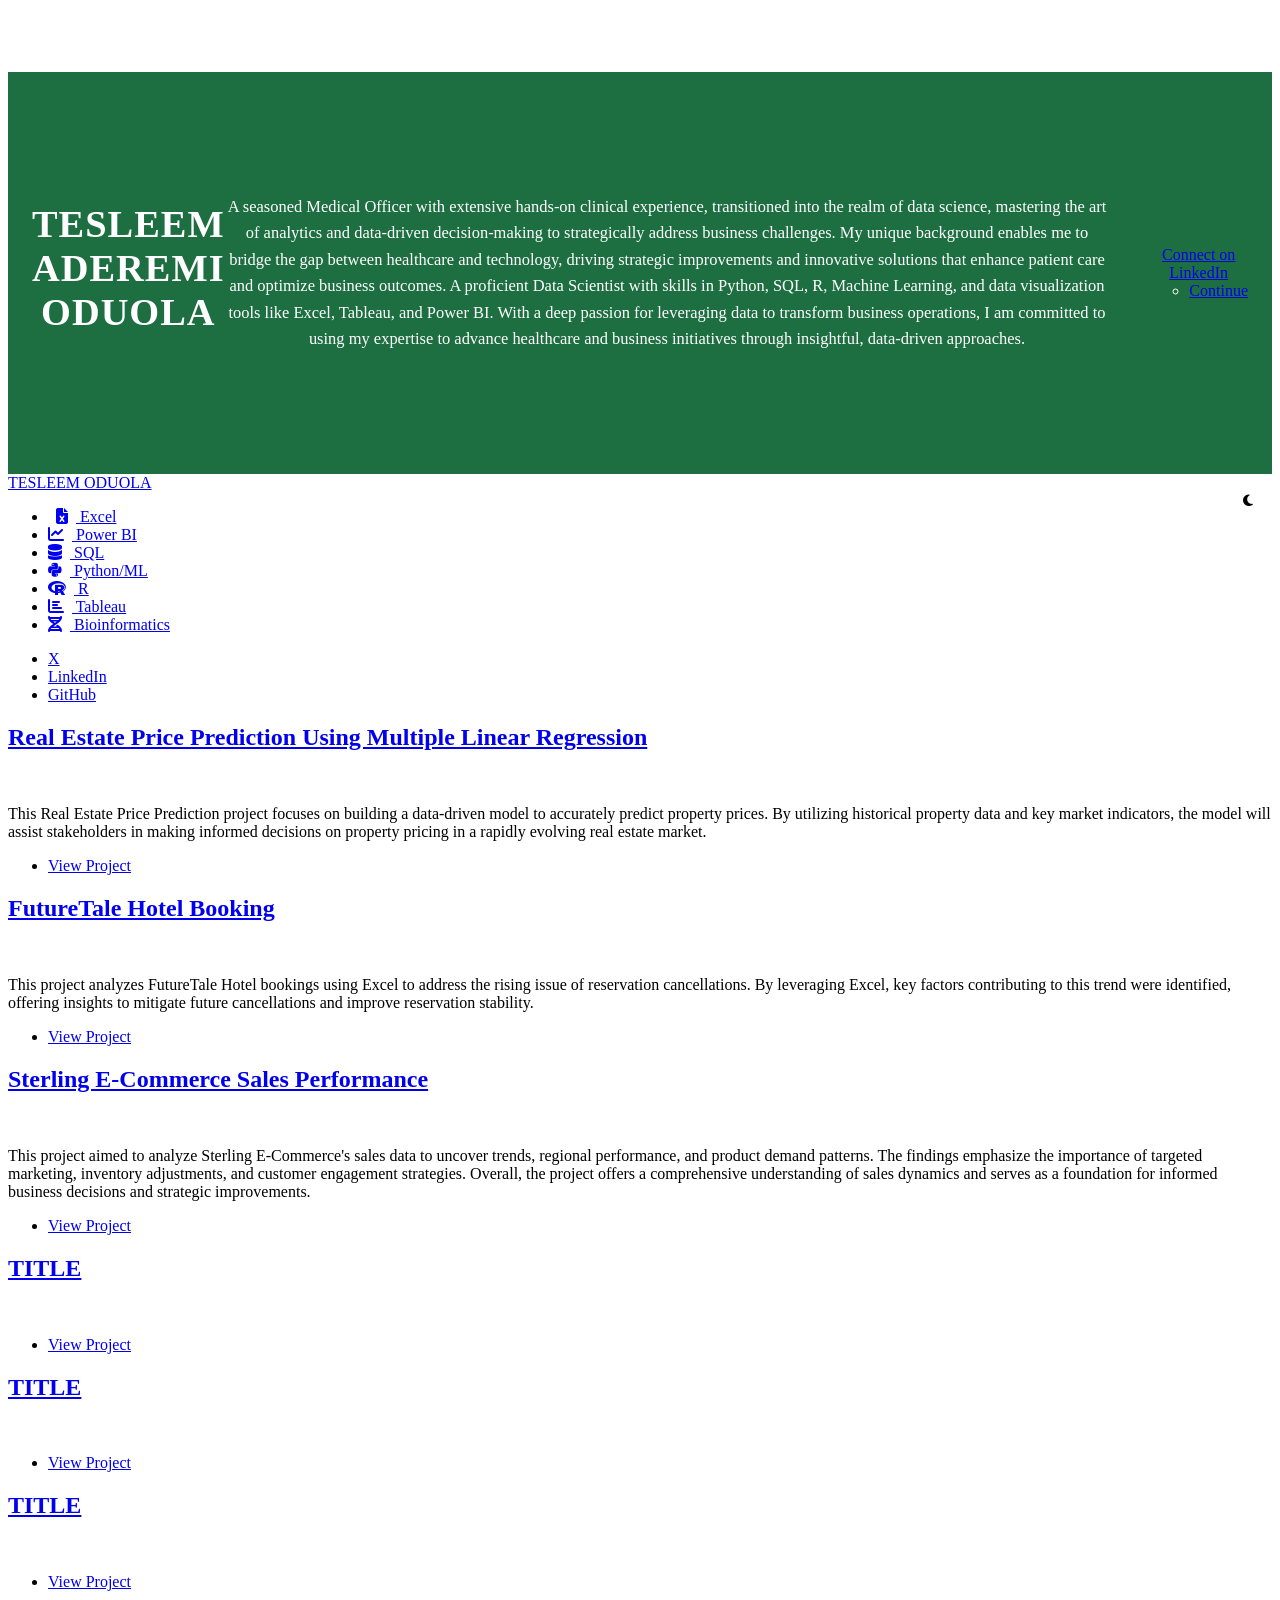
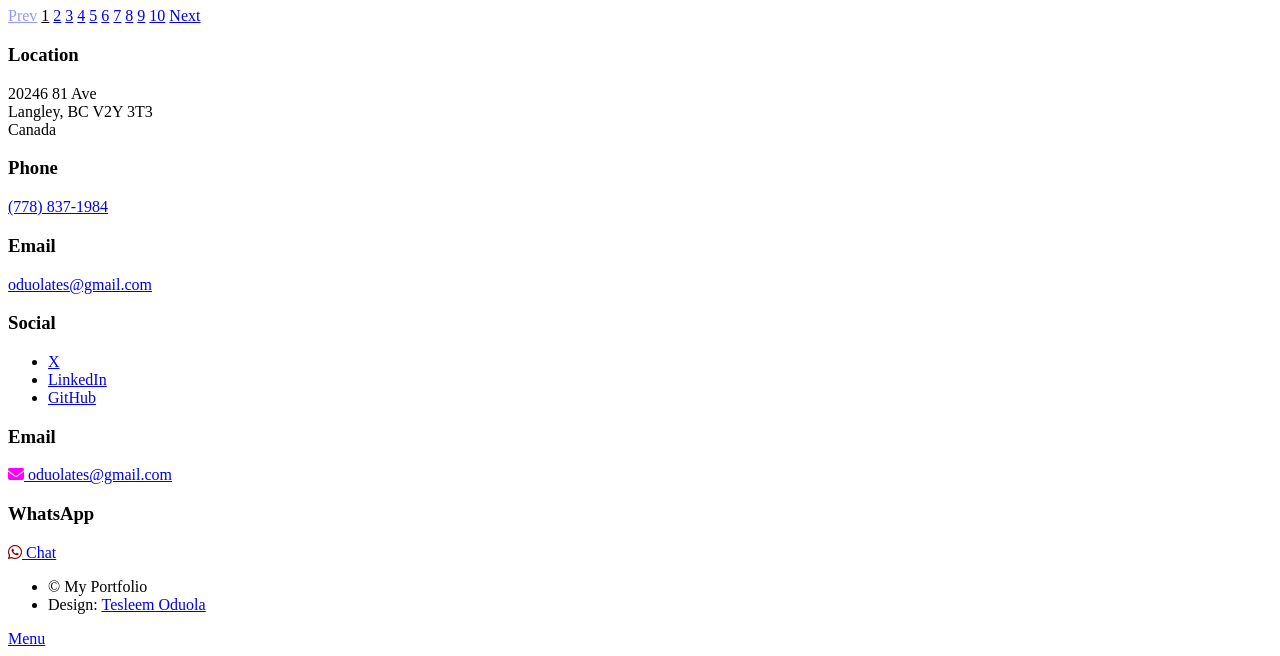
==== commit f768e7ad: "Add files via upload" ====
--- a/index.html
+++ b/index.html
@@ -1,961 +1,1011 @@
-<!DOCTYPE HTML>
-<!--
-	Massively by HTML5 UP
-	html5up.net | @ajlkn
-	Free for personal and commercial use under the CCA 3.0 license (html5up.net/license)
--->
-<html>
-	<head>
-		<title>Tesleem Oduola Portfolio</title>
-		<meta charset="utf-8" />
-		<meta name="viewport" content="width=device-width, initial-scale=1, user-scalable=no" />
-		<link rel="stylesheet" href="assets/css/main.css" />
-		<noscript><link rel="stylesheet" href="assets/css/noscript.css" /></noscript>
-	</head>
-	<body class="is-preload">
-
-		<!-- Wrapper -->
-			<div id="wrapper" class="fade-in">
-
-				<!-- Intro -->
-					<div id="intro">
-						<h1>TESLEEM ADEREMI ODUOLA<br />
-						</h1>
-						<p> A seasoned Medical Officer with extensive hands-on clinical experience, 
-                           transitioned into the realm of data science, mastering the art of analytics 
-                           and data-driven decision-making to strategically address business challenges.
-                           My unique background enables me to bridge the gap between healthcare and
-                           technology, driving strategic improvements and innovative solutions that
-                           enhance patient care and optimize business outcomes. A proficient Data
-                           Scientist with skills in Python, SQL, R, Machine Learning, and data
-                           visualization tools like Excel, Tableau, and Power BI. With a deep passion for
-                           leveraging data to transform business operations, I am committed to using my
-                           expertise to advance healthcare and business initiatives through insightful,
-                           data-driven approaches.
-                 </p>
-				 <ul>  
-                        <a href="https://www.linkedin.com/in/tesleemaderemioduola/"">Connect on LinkedIn</a></li>
-						<ul class="actions">
-							<li><a href="#header" class="button icon solid solo fa-arrow-down scrolly">Continue</a></li>
-						</ul>
-					</div>
-
-				<!-- Header -->
-					<header id="header">
-						<a href="index.html" class="logo" target="_blank">TESLEEM ODUOLA</a>
-					</header>
-
-				<!-- Nav -->
-					<nav id="nav">
-						<ul class="links">
-							<li class="active"><a href="index.html">Excel</a></li>
-							<li><a href="powerbi.html">Power BI</a></li>
-							<li><a href="sql.html">SQL</a></li>
-							<li><a href="python.html">Pyhton</a></li>
-							<li><a href="r.html">R</a></li>
-							<li><a href="tableau.html">Tableau</a></li>
-							<li><a href="bioinformatics.html">Bioinformatics</a></li>
-						</ul>
-						<ul class="icons">
-							<li><a href="https://www.x.com/oduolates" class="icon brands alt fa-twitter"><span class="label">X</span></a></li>
-                            <li><a href="https://www.linkedin.com/in/tesleemaderemioduola/" class="icon brands alt fa-linkedin"><span class="label">LinkedIn</span></a></li>
-                            <li><a href="https://github.com/Tesleemoduola" class="icon brands alt fa-github"><span class="label">GitHub</span></a></li>
-						</ul>
-					</nav>
-
-				<!-- Main -->
-					<div id="main">
-
-						
-
-						<!-- Posts -->
-							<section id="page1" class="posts">
-								<article>
-									<header>
-										<h2><a href="https://github.com/Tesleemoduola/Real-Estate-Price-Prediction-Using-Multiple-Linear-Regression">Real Estate Price Prediction Using Multiple Linear Regression<br />
-										</a></h2>
-									</header>
-									<a href="https://github.com/Tesleemoduola/Real-Estate-Price-Prediction-Using-Multiple-Linear-Regression" class="image fit"><img src="images/housing_2.jpg" alt="" /></a>
-									<p>This Real Estate Price Prediction project focuses on building a data-driven model to accurately predict property prices. By utilizing historical property data and key market 
-									   indicators, the model will assist stakeholders in making informed decisions on property pricing in a rapidly evolving real estate market.</p>
-									<ul class="actions special">
-										<li><a href="https://github.com/Tesleemoduola/Real-Estate-Price-Prediction-Using-Multiple-Linear-Regression" class="button">View Project</a></li>
-									</ul>
-								</article>
-								<article>
-									<header>
-										<h2><a href="https://github.com/Tesleemoduola/Analysis-of-FutureTale-Hotel-Bookings">FutureTale Hotel Booking<br />
-										</a></h2>
-									</header>
-									<a href="https://github.com/Tesleemoduola/Analysis-of-FutureTale-Hotel-Bookings" class="image fit"><img src="images/hotel.jpg" alt="" /></a>
-									<p>This project analyzes FutureTale Hotel bookings using Excel to address the rising issue of reservation cancellations. By leveraging Excel, key factors contributing to this trend
-									   were identified, offering insights to mitigate future cancellations and improve reservation stability.</p>
-									<ul class="actions special">
-										<li><a href="https://github.com/Tesleemoduola/Analysis-of-FutureTale-Hotel-Bookings" class="button">View Project</a></li>
-									</ul>
-								</article>
-								<article>
-									<header>
-										<h2><a href="https://github.com/Tesleemoduola/Sterling-E-Commerce-Sales-Performance-Analysis">Sterling E-Commerce Sales Performance<br />
-										</a></h2>
-									</header>
-									<a href="https://github.com/Tesleemoduola/Sterling-E-Commerce-Sales-Performance-Analysis" class="image fit"><img src="images/commerce.jpg" alt="" /></a>
-									<p>This project aimed to analyze Sterling E-Commerce's sales data to uncover trends, regional performance, and product demand patterns. The findings emphasize the importance of 
-									   targeted marketing, inventory adjustments, and customer engagement strategies. Overall, the project offers a comprehensive understanding of sales dynamics and serves as a foundation for informed business decisions and strategic improvements.</p>
-									<ul class="actions special">
-										<li><a href="https://github.com/Tesleemoduola/Sterling-E-Commerce-Sales-Performance-Analysis" class="button">View Project</a></li>
-									</ul>
-								</article>
-								<article>
-									<header>
-									    <h2><a href="#">TITLE<br />
-										</a></h2>
-									</header>
-									<a href="#" class="image fit"><img src="images/pic05.jpg" alt="" /></a>
-									<p> </p>
-									<ul class="actions special">
-										<li><a href="#" class="button">View Project</a></li>
-									</ul>
-								</article>
-								<article>
-									<header>
-										<h2><a href="#">TITLE<br />
-										</a></h2>
-									</header>
-									<a href="#" class="image fit"><img src="images/pic06.jpg" alt="" /></a>
-									<p> </p>
-									<ul class="actions special">
-										<li><a href="#" class="button">View Project</a></li>
-									</ul>
-								</article>
-								<article>
-									<header>
-										<h2><a href="#">TITLE<br />
-										</a></h2>
-									</header>
-									<a href="#" class="image fit"><img src="images/pic07.jpg" alt="" /></a>
-									<p> </p>
-									<ul class="actions special">
-										<li><a href="#" class="button">View Project</a></li>
-									</ul>
-								</article>
-							</section>
-
-							<section id="page2" class="posts" style="display:none;">
-								<article>
-									<header>
-										<h2><a href="#">TITLE<br />
-										</a></h2>
-									</header>
-									<a href="#" class="image fit"><img src="images/pic02.jpg" alt="" /></a>
-									<p> </p>
-									<ul class="actions special">
-										<li><a href="#" class="button">View Project</a></li>
-									</ul>
-								</article>
-								<article>
-									<header>
-										<h2><a href="#">TITLE<br />
-										</a></h2>
-									</header>
-									<a href="#" class="image fit"><img src="images/pic02.jpg" alt="" /></a>
-									<p> </p>
-									<ul class="actions special">
-										<li><a href="#" class="button">View Project</a></li>
-									</ul>
-								</article>
-								<article>
-									<header>
-										<h2><a href="#">TITLE<br />
-										</a></h2>
-									</header>
-									<a href="#" class="image fit"><img src="images/pic02.jpg" alt="" /></a>
-									<p> </p>
-									<ul class="actions special">
-										<li><a href="#" class="button">View Project</a></li>
-									</ul>
-								</article>
-								<article>
-									<header>
-										<h2><a href="#">TITLE<br />
-										</a></h2>
-									</header>
-									<a href="#" class="image fit"><img src="images/pic02.jpg" alt="" /></a>
-									<p> </p>
-									<ul class="actions special">
-										<li><a href="#" class="button">View Project</a></li>
-									</ul>
-								</article>
-								<article>
-									<header>
-										<h2><a href="#">TITLE<br />
-										</a></h2>
-									</header>
-									<a href="#" class="image fit"><img src="images/pic02.jpg" alt="" /></a>
-									<p> </p>
-									<ul class="actions special">
-										<li><a href="#" class="button">View Project</a></li>
-									</ul>
-								</article>
-								<article>
-									<header>
-										<h2><a href="#">TITLE<br />
-										</a></h2>
-									</header>
-									<a href="#" class="image fit"><img src="images/pic02.jpg" alt="" /></a>
-									<p> </p>
-									<ul class="actions special">
-										<li><a href="#" class="button">View Project</a></li>
-									</ul>
-								</article>
-							</section>
-							
-							<section id="page3" class="posts" style="display:none;">
-								<article>
-									<header>
-										<h2><a href="#">TITLE<br />
-										</a></h2>
-									</header>
-									<a href="#" class="image fit"><img src="images/pic02.jpg" alt="" /></a>
-									<p> </p>
-									<ul class="actions special">
-										<li><a href="#" class="button">View Project</a></li>
-									</ul>
-								</article>
-								<article>
-									<header>
-										<h2><a href="#">TITLE<br />
-										</a></h2>
-									</header>
-									<a href="#" class="image fit"><img src="images/pic02.jpg" alt="" /></a>
-									<p> </p>
-									<ul class="actions special">
-										<li><a href="#" class="button">View Project</a></li>
-									</ul>
-								</article>
-								<article>
-									<header>
-										<h2><a href="#">TITLE<br />
-										</a></h2>
-									</header>
-									<a href="#" class="image fit"><img src="images/pic02.jpg" alt="" /></a>
-									<p> </p>
-									<ul class="actions special">
-										<li><a href="#" class="button">View Project</a></li>
-									</ul>
-								</article>
-								<article>
-									<header>
-										<h2><a href="#">TITLE<br />
-										</a></h2>
-									</header>
-									<a href="#" class="image fit"><img src="images/pic02.jpg" alt="" /></a>
-									<p> </p>
-									<ul class="actions special">
-										<li><a href="#" class="button">View Project</a></li>
-									</ul>
-								</article>
-								<article>
-									<header>
-										<h2><a href="#">TITLE<br />
-										</a></h2>
-									</header>
-									<a href="#" class="image fit"><img src="images/pic02.jpg" alt="" /></a>
-									<p> </p>
-									<ul class="actions special">
-										<li><a href="#" class="button">View Project</a></li>
-									</ul>
-								</article>
-								<article>
-									<header>
-										<h2><a href="#">TITLE<br />
-										</a></h2>
-									</header>
-									<a href="#" class="image fit"><img src="images/pic02.jpg" alt="" /></a>
-									<p> </p>
-									<ul class="actions special">
-										<li><a href="#" class="button">View Project</a></li>
-									</ul>
-								</article>
-							</section>
-
-							<section id="page4" class="posts" style="display:none;">
-								<article>
-									<header>
-										<h2><a href="#">TITLE<br />
-										</a></h2>
-									</header>
-									<a href="#" class="image fit"><img src="images/pic02.jpg" alt="" /></a>
-									<p> </p>
-									<ul class="actions special">
-										<li><a href="#" class="button">View Project</a></li>
-									</ul>
-								</article>
-								<article>
-									<header>
-										<h2><a href="#">TITLE<br />
-										</a></h2>
-									</header>
-									<a href="#" class="image fit"><img src="images/pic02.jpg" alt="" /></a>
-									<p> </p>
-									<ul class="actions special">
-										<li><a href="#" class="button">View Project</a></li>
-									</ul>
-								</article>
-								<article>
-									<header>
-										<h2><a href="#">TITLE<br />
-										</a></h2>
-									</header>
-									<a href="#" class="image fit"><img src="images/pic02.jpg" alt="" /></a>
-									<p> </p>
-									<ul class="actions special">
-										<li><a href="#" class="button">View Project</a></li>
-									</ul>
-								</article>
-								<article>
-									<header>
-										<h2><a href="#">TITLE<br />
-										</a></h2>
-									</header>
-									<a href="#" class="image fit"><img src="images/pic02.jpg" alt="" /></a>
-									<p> </p>
-									<ul class="actions special">
-										<li><a href="#" class="button">View Project</a></li>
-									</ul>
-								</article>
-								<article>
-									<header>
-										<h2><a href="#">TITLE<br />
-										</a></h2>
-									</header>
-									<a href="#" class="image fit"><img src="images/pic02.jpg" alt="" /></a>
-									<p> </p>
-									<ul class="actions special">
-										<li><a href="#" class="button">View Project</a></li>
-									</ul>
-								</article>
-								<article>
-									<header>
-										<h2><a href="#">TITLE<br />
-										</a></h2>
-									</header>
-									<a href="#" class="image fit"><img src="images/pic02.jpg" alt="" /></a>
-									<p> </p>
-									<ul class="actions special">
-										<li><a href="#" class="button">View Project</a></li>
-									</ul>
-								</article>
-							</section>
-							
-							<section id="page5" class="posts" style="display:none;">
-								<article>
-									<header>
-										<h2><a href="#">TITLE<br />
-										</a></h2>
-									</header>
-									<a href="#" class="image fit"><img src="images/pic02.jpg" alt="" /></a>
-									<p> </p>
-									<ul class="actions special">
-										<li><a href="#" class="button">View Project</a></li>
-									</ul>
-								</article>
-								<article>
-									<header>
-										<h2><a href="#">TITLE<br />
-										</a></h2>
-									</header>
-									<a href="#" class="image fit"><img src="images/pic02.jpg" alt="" /></a>
-									<p> </p>
-									<ul class="actions special">
-										<li><a href="#" class="button">View Project</a></li>
-									</ul>
-								</article>
-								<article>
-									<header>
-										<h2><a href="#">TITLE<br />
-										</a></h2>
-									</header>
-									<a href="#" class="image fit"><img src="images/pic02.jpg" alt="" /></a>
-									<p> </p>
-									<ul class="actions special">
-										<li><a href="#" class="button">View Project</a></li>
-									</ul>
-								</article>
-								<article>
-									<header>
-										<h2><a href="#">TITLE<br />
-										</a></h2>
-									</header>
-									<a href="#" class="image fit"><img src="images/pic02.jpg" alt="" /></a>
-									<p> </p>
-									<ul class="actions special">
-										<li><a href="#" class="button">View Project</a></li>
-									</ul>
-								</article>
-								<article>
-									<header>
-										<h2><a href="#">TITLE<br />
-										</a></h2>
-									</header>
-									<a href="#" class="image fit"><img src="images/pic02.jpg" alt="" /></a>
-									<p> </p>
-									<ul class="actions special">
-										<li><a href="#" class="button">View Project</a></li>
-									</ul>
-								</article>
-								<article>
-									<header>
-										<h2><a href="#">TITLE<br />
-										</a></h2>
-									</header>
-									<a href="#" class="image fit"><img src="images/pic02.jpg" alt="" /></a>
-									<p> </p>
-									<ul class="actions special">
-										<li><a href="#" class="button">View Project</a></li>
-									</ul>
-								</article>
-							</section>
-							
-							<section id="page6" class="posts" style="display:none;">
-								<article>
-									<header>
-										<h2><a href="#">TITLE<br />
-										</a></h2>
-									</header>
-									<a href="#" class="image fit"><img src="images/pic02.jpg" alt="" /></a>
-									<p> </p>
-									<ul class="actions special">
-										<li><a href="#" class="button">View Project</a></li>
-									</ul>
-								</article>
-								<article>
-									<header>
-										<h2><a href="#">TITLE<br />
-										</a></h2>
-									</header>
-									<a href="#" class="image fit"><img src="images/pic02.jpg" alt="" /></a>
-									<p> </p>
-									<ul class="actions special">
-										<li><a href="#" class="button">View Project</a></li>
-									</ul>
-								</article>
-								<article>
-									<header>
-										<h2><a href="#">TITLE<br />
-										</a></h2>
-									</header>
-									<a href="#" class="image fit"><img src="images/pic02.jpg" alt="" /></a>
-									<p> </p>
-									<ul class="actions special">
-										<li><a href="#" class="button">View Project</a></li>
-									</ul>
-								</article>
-								<article>
-									<header>
-										<h2><a href="#">TITLE<br />
-										</a></h2>
-									</header>
-									<a href="#" class="image fit"><img src="images/pic02.jpg" alt="" /></a>
-									<p> </p>
-									<ul class="actions special">
-										<li><a href="#" class="button">View Project</a></li>
-									</ul>
-								</article>
-								<article>
-									<header>
-										<h2><a href="#">TITLE<br />
-										</a></h2>
-									</header>
-									<a href="#" class="image fit"><img src="images/pic02.jpg" alt="" /></a>
-									<p> </p>
-									<ul class="actions special">
-										<li><a href="#" class="button">View Project</a></li>
-									</ul>
-								</article>
-								<article>
-									<header>
-										<h2><a href="#">TITLE<br />
-										</a></h2>
-									</header>
-									<a href="#" class="image fit"><img src="images/pic02.jpg" alt="" /></a>
-									<p> </p>
-									<ul class="actions special">
-										<li><a href="#" class="button">View Project</a></li>
-									</ul>
-								</article>
-							</section>
-							
-							<section id="page7" class="posts" style="display:none;">
-								<article>
-									<header>
-										<h2><a href="#">TITLE<br />
-										</a></h2>
-									</header>
-									<a href="#" class="image fit"><img src="images/pic02.jpg" alt="" /></a>
-									<p> </p>
-									<ul class="actions special">
-										<li><a href="#" class="button">View Project</a></li>
-									</ul>
-								</article>
-								<article>
-									<header>
-										<h2><a href="#">TITLE<br />
-										</a></h2>
-									</header>
-									<a href="#" class="image fit"><img src="images/pic02.jpg" alt="" /></a>
-									<p> </p>
-									<ul class="actions special">
-										<li><a href="#" class="button">View Project</a></li>
-									</ul>
-								</article>
-								<article>
-									<header>
-										<h2><a href="#">TITLE<br />
-										</a></h2>
-									</header>
-									<a href="#" class="image fit"><img src="images/pic02.jpg" alt="" /></a>
-									<p> </p>
-									<ul class="actions special">
-										<li><a href="#" class="button">View Project</a></li>
-									</ul>
-								</article>
-								<article>
-									<header>
-										<h2><a href="#">TITLE<br />
-										</a></h2>
-									</header>
-									<a href="#" class="image fit"><img src="images/pic02.jpg" alt="" /></a>
-									<p> </p>
-									<ul class="actions special">
-										<li><a href="#" class="button">View Project</a></li>
-									</ul>
-								</article>
-								<article>
-									<header>
-										<h2><a href="#">TITLE<br />
-										</a></h2>
-									</header>
-									<a href="#" class="image fit"><img src="images/pic02.jpg" alt="" /></a>
-									<p> </p>
-									<ul class="actions special">
-										<li><a href="#" class="button">View Project</a></li>
-									</ul>
-								</article>
-								<article>
-									<header>
-										<h2><a href="#">TITLE<br />
-										</a></h2>
-									</header>
-									<a href="#" class="image fit"><img src="images/pic02.jpg" alt="" /></a>
-									<p> </p>
-									<ul class="actions special">
-										<li><a href="#" class="button">View Project</a></li>
-									</ul>
-								</article>
-							</section>
-							
-							<section id="page8" class="posts" style="display:none;">
-								<article>
-									<header>
-										<h2><a href="#">TITLE<br />
-										</a></h2>
-									</header>
-									<a href="#" class="image fit"><img src="images/pic02.jpg" alt="" /></a>
-									<p> </p>
-									<ul class="actions special">
-										<li><a href="#" class="button">View Project</a></li>
-									</ul>
-								</article>
-								<article>
-									<header>
-										<h2><a href="#">TITLE<br />
-										</a></h2>
-									</header>
-									<a href="#" class="image fit"><img src="images/pic02.jpg" alt="" /></a>
-									<p> </p>
-									<ul class="actions special">
-										<li><a href="#" class="button">View Project</a></li>
-									</ul>
-								</article>
-								<article>
-									<header>
-										<h2><a href="#">TITLE<br />
-										</a></h2>
-									</header>
-									<a href="#" class="image fit"><img src="images/pic02.jpg" alt="" /></a>
-									<p> </p>
-									<ul class="actions special">
-										<li><a href="#" class="button">View Project</a></li>
-									</ul>
-								</article>
-								<article>
-									<header>
-										<h2><a href="#">TITLE<br />
-										</a></h2>
-									</header>
-									<a href="#" class="image fit"><img src="images/pic02.jpg" alt="" /></a>
-									<p> </p>
-									<ul class="actions special">
-										<li><a href="#" class="button">View Project</a></li>
-									</ul>
-								</article>
-								<article>
-									<header>
-										<h2><a href="#">TITLE<br />
-										</a></h2>
-									</header>
-									<a href="#" class="image fit"><img src="images/pic02.jpg" alt="" /></a>
-									<p> </p>
-									<ul class="actions special">
-										<li><a href="#" class="button">View Project</a></li>
-									</ul>
-								</article>
-								<article>
-									<header>
-										<h2><a href="#">TITLE<br />
-										</a></h2>
-									</header>
-									<a href="#" class="image fit"><img src="images/pic02.jpg" alt="" /></a>
-									<p> </p>
-									<ul class="actions special">
-										<li><a href="#" class="button">View Project</a></li>
-									</ul>
-								</article>
-							</section>
-							
-							<section id="page9" class="posts" style="display:none;">
-								<article>
-									<header>
-										<h2><a href="#">TITLE<br />
-										</a></h2>
-									</header>
-									<a href="#" class="image fit"><img src="images/pic02.jpg" alt="" /></a>
-									<p> </p>
-									<ul class="actions special">
-										<li><a href="#" class="button">View Project</a></li>
-									</ul>
-								</article>
-								<article>
-									<header>
-										<h2><a href="#">TITLE<br />
-										</a></h2>
-									</header>
-									<a href="#" class="image fit"><img src="images/pic02.jpg" alt="" /></a>
-									<p> </p>
-									<ul class="actions special">
-										<li><a href="#" class="button">View Project</a></li>
-									</ul>
-								</article>
-								<article>
-									<header>
-										<h2><a href="#">TITLE<br />
-										</a></h2>
-									</header>
-									<a href="#" class="image fit"><img src="images/pic02.jpg" alt="" /></a>
-									<p> </p>
-									<ul class="actions special">
-										<li><a href="#" class="button">View Project</a></li>
-									</ul>
-								</article>
-								<article>
-									<header>
-										<h2><a href="#">TITLE<br />
-										</a></h2>
-									</header>
-									<a href="#" class="image fit"><img src="images/pic02.jpg" alt="" /></a>
-									<p> </p>
-									<ul class="actions special">
-										<li><a href="#" class="button">View Project</a></li>
-									</ul>
-								</article>
-								<article>
-									<header>
-										<h2><a href="#">TITLE<br />
-										</a></h2>
-									</header>
-									<a href="#" class="image fit"><img src="images/pic02.jpg" alt="" /></a>
-									<p> </p>
-									<ul class="actions special">
-										<li><a href="#" class="button">View Project</a></li>
-									</ul>
-								</article>
-								<article>
-									<header>
-										<h2><a href="#">TITLE<br />
-										</a></h2>
-									</header>
-									<a href="#" class="image fit"><img src="images/pic02.jpg" alt="" /></a>
-									<p> </p>
-									<ul class="actions special">
-										<li><a href="#" class="button">View Project</a></li>
-									</ul>
-								</article>
-							</section>
-							
-							<section id="page10" class="posts" style="display:none;">
-								<article>
-									<header>
-										<h2><a href="#">TITLE<br />
-										</a></h2>
-									</header>
-									<a href="#" class="image fit"><img src="images/pic02.jpg" alt="" /></a>
-									<p> </p>
-									<ul class="actions special">
-										<li><a href="#" class="button">View Project</a></li>
-									</ul>
-								</article>
-								<article>
-									<header>
-										<h2><a href="#">TITLE<br />
-										</a></h2>
-									</header>
-									<a href="#" class="image fit"><img src="images/pic02.jpg" alt="" /></a>
-									<p> </p>
-									<ul class="actions special">
-										<li><a href="#" class="button">View Project</a></li>
-									</ul>
-								</article>
-								<article>
-									<header>
-										<h2><a href="#">TITLE<br />
-										</a></h2>
-									</header>
-									<a href="#" class="image fit"><img src="images/pic02.jpg" alt="" /></a>
-									<p> </p>
-									<ul class="actions special">
-										<li><a href="#" class="button">View Project</a></li>
-									</ul>
-								</article>
-								<article>
-									<header>
-										<h2><a href="#">TITLE<br />
-										</a></h2>
-									</header>
-									<a href="#" class="image fit"><img src="images/pic02.jpg" alt="" /></a>
-									<p> </p>
-									<ul class="actions special">
-										<li><a href="#" class="button">View Project</a></li>
-									</ul>
-								</article>
-								<article>
-									<header>
-										<h2><a href="#">TITLE<br />
-										</a></h2>
-									</header>
-									<a href="#" class="image fit"><img src="images/pic02.jpg" alt="" /></a>
-									<p> </p>
-									<ul class="actions special">
-										<li><a href="#" class="button">View Project</a></li>
-									</ul>
-								</article>
-								<article>
-									<header>
-										<h2><a href="#">TITLE<br />
-										</a></h2>
-									</header>
-									<a href="#" class="image fit"><img src="images/pic02.jpg" alt="" /></a>
-									<p> </p>
-									<ul class="actions special">
-										<li><a href="#" class="button">View Project</a></li>
-									</ul>
-								</article>
-							</section>
-
-						<!-- Footer -->
-						<footer>
-							<div class="pagination">
-								<a href="#" class="previous">Prev</a>
-								<a href="#" class="page active">1</a>
-                                <a href="#" class="page">2</a>
-                                <a href="#" class="page">3</a>
-                                <a href="#" class="page">4</a>
-                                <a href="#" class="page">5</a>
-                                <a href="#" class="page">6</a>
-                                <a href="#" class="page">7</a>
-                                <a href="#" class="page">8</a>
-                                <a href="#" class="page">9</a>
-                                <a href="#" class="page">10</a>
-                                <a href="#" class="next">Next</a>
-							</div>
-						</footer>
-
-				</div>
-
-			<!-- Footer -->
-				<footer id="footer">
-						</form>
-					</section>
-					<section class="split contact">
-						<section class="alt">
-							<h3>Location</h3>
-							<p>20246 81 Ave<br />
-							   Langley, BC V2Y 3T3<br />
-							   Canada</p>
-						</section>
-						<section>
-							<h3>Phone</h3>
-							<p><a href="#">(778) 837-1984</a></p>
-						</section>
-						<section>
-							<h3>Email</h3>
-							<p><a href="#">oduolates@gmail.com</a></p>
-						</section>
-						<section>
-							<h3>Social</h3>
-							<ul class="icons alt">
-								<li><a href="https://www.x.com/oduolates" class="icon brands alt fa-twitter"><span class="label">X</span></a></li>
-								<li><a href="https://www.linkedin.com/in/tesleemaderemioduola/" class="icon brands alt fa-linkedin"><span class="label">LinkedIn</span></a></li>
-								<li><a href="https://github.com/Tesleemoduola" class="icon brands alt fa-github"><span class="label">GitHub</span></a></li>
-						</section>
-						<section>
-							<!-- Email Contact with Gmail Logo -->
-						<h3>Email</h3>
-						<!-- Email link using mailto protocol -->
-						<p>
-						<a href="mailto:oduolates@gmail.com">
-						<i class="fas fa-envelope" style="color: magenta;"></i> 
-						oduolates@gmail.com
-						</a>
-						</p>
-						</section>
-						
-						<!-- WhatsApp Contact -->
-						<section>
-						<h3>WhatsApp</h3>
-						<!-- Link to open WhatsApp chat -->
-						<p>
-						<a href="https://wa.me/27797586064" target="_blank">
-						<i class="fab fa-whatsapp" style="color: maroon;"></i> 
-						Chat
-						</a>
-						</p>
-						</section>
-						</section>
-					   </footer>
-
-
-			<!-- Copyright -->
-				<div id="copyright">
-					<ul><li>&copy; My Portfolio</li><li>Design: <a href="https://tesleemoduola.github.io">Tesleem Oduola</a></li></ul>
-				</div>
-
-		</div>
-
-	<!-- Scripts -->
-		<script src="assets/js/jquery.min.js"></script>
-		<script src="assets/js/jquery.scrollex.min.js"></script>
-		<script src="assets/js/jquery.scrolly.min.js"></script>
-		<script src="assets/js/browser.min.js"></script>
-		<script src="assets/js/breakpoints.min.js"></script>
-		<script src="assets/js/util.js"></script>
-		<script src="assets/js/main.js"></script>
-    
-	<!-- Pagination script -->
-	<script>
-		// Function to update Prev/Next disabled state
-		function updateNavButtons() {
-			const activeBtn = document.querySelector(".pagination .page.active");
-			const currentPage = parseInt(activeBtn.textContent.trim());
-		
-			const prevBtn = document.querySelector(".pagination .previous");
-			const nextBtn = document.querySelector(".pagination .next");
-		
-			// Disable PREV on page 1
-			if (currentPage === 1) {
-				prevBtn.classList.add("disabled");
-				prevBtn.style.pointerEvents = "none";
-				prevBtn.style.opacity = "0.4";
-			} else {
-				prevBtn.classList.remove("disabled");
-				prevBtn.style.pointerEvents = "auto";
-				prevBtn.style.opacity = "1";
-			}
-		
-			// Disable NEXT on last page
-			const totalPages = document.querySelectorAll(".pagination .page").length;
-		
-			if (currentPage === totalPages) {
-				nextBtn.classList.add("disabled");
-				nextBtn.style.pointerEvents = "none";
-				nextBtn.style.opacity = "0.4";
-			} else {
-				nextBtn.classList.remove("disabled");
-				nextBtn.style.pointerEvents = "auto";
-				nextBtn.style.opacity = "1";
-			}
-		}
-		
-		
-		// Handle number buttons
-		document.querySelectorAll(".pagination .page").forEach(button => {
-			button.addEventListener("click", function(event) {
-				event.preventDefault();
-		
-				let pageNumber = this.textContent.trim();
-		
-				// Hide all pages
-				document.querySelectorAll("section[id^='page']").forEach(section => {
-					section.style.display = "none";
-				});
-		
-				// Show selected page
-				const target = document.getElementById("page" + pageNumber);
-				if (target) {
-					target.style.display = "block";
-				}
-		
-				// Update active button
-				document.querySelectorAll(".pagination .page").forEach(b => b.classList.remove("active"));
-				this.classList.add("active");
-		
-				// Update button states
-				updateNavButtons();
-			});
-		});
-		
-		
-		// NEXT button
-		const nextBtn = document.querySelector(".pagination .next");
-		if (nextBtn) {
-			nextBtn.addEventListener("click", function(e) {
-				e.preventDefault();
-		
-				const activeBtn = document.querySelector(".pagination .page.active");
-				let currentPage = parseInt(activeBtn.textContent.trim());
-				let nextPage = currentPage + 1;
-		
-				const nextPageBtn = [...document.querySelectorAll(".pagination .page")]
-					.find(btn => parseInt(btn.textContent.trim()) === nextPage);
-		
-				if (nextPageBtn) {
-					nextPageBtn.click();
-				}
-			});
-		}
-		
-		
-		// PREVIOUS button
-		const prevBtn = document.querySelector(".pagination .previous");
-		if (prevBtn) {
-			prevBtn.addEventListener("click", function(e) {
-				e.preventDefault();
-		
-				const activeBtn = document.querySelector(".pagination .page.active");
-				let currentPage = parseInt(activeBtn.textContent.trim());
-				let prevPage = currentPage - 1;
-		
-				const prevPageBtn = [...document.querySelectorAll(".pagination .page")]
-					.find(btn => parseInt(btn.textContent.trim()) === prevPage);
-		
-				if (prevPageBtn) {
-					prevPageBtn.click();
-				}
-			});
-		}
-		
-		// Initialize disabled states on page load
-		updateNavButtons();
-		</script>
-</body>
+<!DOCTYPE HTML>
+<!--
+	Massively by HTML5 UP
+	html5up.net | @ajlkn
+	Free for personal and commercial use under the CCA 3.0 license (html5up.net/license)
+-->
+<html>
+	<head>
+		<title>Tesleem Oduola Portfolio</title>
+		<meta charset="utf-8" />
+		<meta name="viewport" content="width=device-width, initial-scale=1, user-scalable=no" />
+		<link rel="stylesheet" href="assets/css/main.css" />
+		<noscript><link rel="stylesheet" href="assets/css/noscript.css" /></noscript>
+	<link rel="stylesheet" href="https://cdnjs.cloudflare.com/ajax/libs/font-awesome/6.5.0/css/all.min.css">
+
+<style>
+/* Enhanced header and intro */
+#header{position:sticky;top:0;z-index:2200;background:transparent;transition:background .28s ease, box-shadow .28s ease;}
+.scrolled #header{background: rgba(0,0,0,0.92) !important; box-shadow: 0 6px 20px rgba(0,0,0,0.25);}
+#intro{margin-top:72px;background-image:url('image/cover_1D6F42.svg');background-size:cover;background-position:center;padding:3.2rem 1.5rem;color:white !important;min-height:300px;display:flex;align-items:center;justify-content:center;text-align:center;}
+#intro h1{font-size:2.4rem;letter-spacing:1px;margin:0 0 0.6rem 0;}
+#intro p{max-width:900px;margin:0 auto;font-size:1.03rem;line-height:1.6;}
+nav .links li.active a{background:rgba(255,255,255,0.08);padding:6px 8px;border-radius:6px;}
+nav li i{margin-right:8px;}
+#theme-toggle{position:absolute;right:12px;top:12px;background:transparent;border:1px solid rgba(255,255,255,0.12);padding:6px;border-radius:6px;color:inherit;cursor:pointer;}
+.posts article{opacity:0;transform:translateY(12px);transition:all .45s ease;}
+.posts article.visible{opacity:1;transform:none;}
+.pagination .page.active{background:#fff;color:#000;}
+body.dark{background-color:#071016;color:#eaeaea;}
+/* responsive tweaks */
+@media(max-width:900px){ #intro{padding:2rem 1rem;min-height:260px;} #intro h1{font-size:1.6rem;} #theme-toggle{top:70px;} nav .links{gap:6px;}}
+</style>
+
+</head>
+	<body class="is-preload">
+
+		<!-- Wrapper -->
+			<div id="wrapper" class="fade-in">
+
+				<!-- Intro -->
+					<div id="intro">
+						<h1>TESLEEM ADEREMI ODUOLA<br />
+						</h1>
+						<p> A seasoned Medical Officer with extensive hands-on clinical experience, 
+                           transitioned into the realm of data science, mastering the art of analytics 
+                           and data-driven decision-making to strategically address business challenges.
+                           My unique background enables me to bridge the gap between healthcare and
+                           technology, driving strategic improvements and innovative solutions that
+                           enhance patient care and optimize business outcomes. A proficient Data
+                           Scientist with skills in Python, SQL, R, Machine Learning, and data
+                           visualization tools like Excel, Tableau, and Power BI. With a deep passion for
+                           leveraging data to transform business operations, I am committed to using my
+                           expertise to advance healthcare and business initiatives through insightful,
+                           data-driven approaches.
+                 </p>
+				 <ul>  
+                        <a href="https://www.linkedin.com/in/tesleemaderemioduola/"">Connect on LinkedIn</a></li>
+						<ul class="actions">
+							<li><a href="#header" class="button icon solid solo fa-arrow-down scrolly">Continue</a></li>
+						</ul>
+					</div>
+
+				<!-- Header -->
+					<header id="header"><button id="theme-toggle" aria-label="Toggle theme"><i class="fa-solid fa-moon"></i></button>
+						<a href="index.html" class="logo" target="_blank">TESLEEM ODUOLA</a>
+					</header>
+
+				<!-- Nav -->
+					<nav id="nav">
+						<ul class="links">
+							<li class="active"><a href="index.html"><i class="fas fa-file-excel" aria-hidden="true"></i> Excel</a></li>
+							<li><a href="powerbi.html"><i class="fas fa-chart-line" aria-hidden="true"></i> Power BI</a></li>
+							<li><a href="sql.html"><i class="fas fa-database" aria-hidden="true"></i> SQL</a></li>
+							<li><a href="python.html"><i class="fab fa-python" aria-hidden="true"></i> Python/ML</a></li>
+							<li><a href="r.html"><i class="fab fa-r-project" aria-hidden="true"></i> R</a></li>
+							<li><a href="tableau.html"><i class="fas fa-chart-bar" aria-hidden="true"></i> Tableau</a></li>
+							<li><a href="bioinformatics.html"><i class="fas fa-dna" aria-hidden="true"></i> Bioinformatics</a></li>
+						</ul>
+						<ul class="icons">
+							<li><a href="https://www.x.com/oduolates" class="icon brands alt fa-twitter"><span class="label">X</span></a></li>
+                            <li><a href="https://www.linkedin.com/in/tesleemaderemioduola/" class="icon brands alt fa-linkedin"><span class="label">LinkedIn</span></a></li>
+                            <li><a href="https://github.com/Tesleemoduola" class="icon brands alt fa-github"><span class="label">GitHub</span></a></li>
+						</ul>
+					</nav>
+
+				<!-- Main -->
+					<div id="main">
+
+						
+
+						<!-- Posts -->
+							<section id="page1" class="posts">
+								<article>
+									<header>
+										<h2><a href="https://github.com/Tesleemoduola/Real-Estate-Price-Prediction-Using-Multiple-Linear-Regression">Real Estate Price Prediction Using Multiple Linear Regression<br />
+										</a></h2>
+									</header>
+									<a href="https://github.com/Tesleemoduola/Real-Estate-Price-Prediction-Using-Multiple-Linear-Regression" class="image fit"><img src="image/housing_2.jpg" alt="" /></a>
+									<p>This Real Estate Price Prediction project focuses on building a data-driven model to accurately predict property prices. By utilizing historical property data and key market 
+									   indicators, the model will assist stakeholders in making informed decisions on property pricing in a rapidly evolving real estate market.</p>
+									<ul class="actions special">
+										<li><a href="https://github.com/Tesleemoduola/Real-Estate-Price-Prediction-Using-Multiple-Linear-Regression" class="button">View Project</a></li>
+									</ul>
+								</article>
+								<article>
+									<header>
+										<h2><a href="https://github.com/Tesleemoduola/Analysis-of-FutureTale-Hotel-Bookings">FutureTale Hotel Booking<br />
+										</a></h2>
+									</header>
+									<a href="https://github.com/Tesleemoduola/Analysis-of-FutureTale-Hotel-Bookings" class="image fit"><img src="image/hotel.jpg" alt="" /></a>
+									<p>This project analyzes FutureTale Hotel bookings using Excel to address the rising issue of reservation cancellations. By leveraging Excel, key factors contributing to this trend
+									   were identified, offering insights to mitigate future cancellations and improve reservation stability.</p>
+									<ul class="actions special">
+										<li><a href="https://github.com/Tesleemoduola/Analysis-of-FutureTale-Hotel-Bookings" class="button">View Project</a></li>
+									</ul>
+								</article>
+								<article>
+									<header>
+										<h2><a href="https://github.com/Tesleemoduola/Sterling-E-Commerce-Sales-Performance-Analysis">Sterling E-Commerce Sales Performance<br />
+										</a></h2>
+									</header>
+									<a href="https://github.com/Tesleemoduola/Sterling-E-Commerce-Sales-Performance-Analysis" class="image fit"><img src="image/commerce.jpg" alt="" /></a>
+									<p>This project aimed to analyze Sterling E-Commerce's sales data to uncover trends, regional performance, and product demand patterns. The findings emphasize the importance of 
+									   targeted marketing, inventory adjustments, and customer engagement strategies. Overall, the project offers a comprehensive understanding of sales dynamics and serves as a foundation for informed business decisions and strategic improvements.</p>
+									<ul class="actions special">
+										<li><a href="https://github.com/Tesleemoduola/Sterling-E-Commerce-Sales-Performance-Analysis" class="button">View Project</a></li>
+									</ul>
+								</article>
+								<article>
+									<header>
+									    <h2><a href="#">TITLE<br />
+										</a></h2>
+									</header>
+									<a href="#" class="image fit"><img src="image/pic05.jpg" alt="" /></a>
+									<p> </p>
+									<ul class="actions special">
+										<li><a href="#" class="button">View Project</a></li>
+									</ul>
+								</article>
+								<article>
+									<header>
+										<h2><a href="#">TITLE<br />
+										</a></h2>
+									</header>
+									<a href="#" class="image fit"><img src="image/pic06.jpg" alt="" /></a>
+									<p> </p>
+									<ul class="actions special">
+										<li><a href="#" class="button">View Project</a></li>
+									</ul>
+								</article>
+								<article>
+									<header>
+										<h2><a href="#">TITLE<br />
+										</a></h2>
+									</header>
+									<a href="#" class="image fit"><img src="image/pic07.jpg" alt="" /></a>
+									<p> </p>
+									<ul class="actions special">
+										<li><a href="#" class="button">View Project</a></li>
+									</ul>
+								</article>
+							</section>
+
+							<section id="page2" class="posts" style="display:none;">
+								<article>
+									<header>
+										<h2><a href="#">TITLE<br />
+										</a></h2>
+									</header>
+									<a href="#" class="image fit"><img src="image/pic02.jpg" alt="" /></a>
+									<p> </p>
+									<ul class="actions special">
+										<li><a href="#" class="button">View Project</a></li>
+									</ul>
+								</article>
+								<article>
+									<header>
+										<h2><a href="#">TITLE<br />
+										</a></h2>
+									</header>
+									<a href="#" class="image fit"><img src="image/pic02.jpg" alt="" /></a>
+									<p> </p>
+									<ul class="actions special">
+										<li><a href="#" class="button">View Project</a></li>
+									</ul>
+								</article>
+								<article>
+									<header>
+										<h2><a href="#">TITLE<br />
+										</a></h2>
+									</header>
+									<a href="#" class="image fit"><img src="image/pic02.jpg" alt="" /></a>
+									<p> </p>
+									<ul class="actions special">
+										<li><a href="#" class="button">View Project</a></li>
+									</ul>
+								</article>
+								<article>
+									<header>
+										<h2><a href="#">TITLE<br />
+										</a></h2>
+									</header>
+									<a href="#" class="image fit"><img src="image/pic02.jpg" alt="" /></a>
+									<p> </p>
+									<ul class="actions special">
+										<li><a href="#" class="button">View Project</a></li>
+									</ul>
+								</article>
+								<article>
+									<header>
+										<h2><a href="#">TITLE<br />
+										</a></h2>
+									</header>
+									<a href="#" class="image fit"><img src="image/pic02.jpg" alt="" /></a>
+									<p> </p>
+									<ul class="actions special">
+										<li><a href="#" class="button">View Project</a></li>
+									</ul>
+								</article>
+								<article>
+									<header>
+										<h2><a href="#">TITLE<br />
+										</a></h2>
+									</header>
+									<a href="#" class="image fit"><img src="image/pic02.jpg" alt="" /></a>
+									<p> </p>
+									<ul class="actions special">
+										<li><a href="#" class="button">View Project</a></li>
+									</ul>
+								</article>
+							</section>
+							
+							<section id="page3" class="posts" style="display:none;">
+								<article>
+									<header>
+										<h2><a href="#">TITLE<br />
+										</a></h2>
+									</header>
+									<a href="#" class="image fit"><img src="image/pic02.jpg" alt="" /></a>
+									<p> </p>
+									<ul class="actions special">
+										<li><a href="#" class="button">View Project</a></li>
+									</ul>
+								</article>
+								<article>
+									<header>
+										<h2><a href="#">TITLE<br />
+										</a></h2>
+									</header>
+									<a href="#" class="image fit"><img src="image/pic02.jpg" alt="" /></a>
+									<p> </p>
+									<ul class="actions special">
+										<li><a href="#" class="button">View Project</a></li>
+									</ul>
+								</article>
+								<article>
+									<header>
+										<h2><a href="#">TITLE<br />
+										</a></h2>
+									</header>
+									<a href="#" class="image fit"><img src="image/pic02.jpg" alt="" /></a>
+									<p> </p>
+									<ul class="actions special">
+										<li><a href="#" class="button">View Project</a></li>
+									</ul>
+								</article>
+								<article>
+									<header>
+										<h2><a href="#">TITLE<br />
+										</a></h2>
+									</header>
+									<a href="#" class="image fit"><img src="image/pic02.jpg" alt="" /></a>
+									<p> </p>
+									<ul class="actions special">
+										<li><a href="#" class="button">View Project</a></li>
+									</ul>
+								</article>
+								<article>
+									<header>
+										<h2><a href="#">TITLE<br />
+										</a></h2>
+									</header>
+									<a href="#" class="image fit"><img src="image/pic02.jpg" alt="" /></a>
+									<p> </p>
+									<ul class="actions special">
+										<li><a href="#" class="button">View Project</a></li>
+									</ul>
+								</article>
+								<article>
+									<header>
+										<h2><a href="#">TITLE<br />
+										</a></h2>
+									</header>
+									<a href="#" class="image fit"><img src="image/pic02.jpg" alt="" /></a>
+									<p> </p>
+									<ul class="actions special">
+										<li><a href="#" class="button">View Project</a></li>
+									</ul>
+								</article>
+							</section>
+
+							<section id="page4" class="posts" style="display:none;">
+								<article>
+									<header>
+										<h2><a href="#">TITLE<br />
+										</a></h2>
+									</header>
+									<a href="#" class="image fit"><img src="image/pic02.jpg" alt="" /></a>
+									<p> </p>
+									<ul class="actions special">
+										<li><a href="#" class="button">View Project</a></li>
+									</ul>
+								</article>
+								<article>
+									<header>
+										<h2><a href="#">TITLE<br />
+										</a></h2>
+									</header>
+									<a href="#" class="image fit"><img src="image/pic02.jpg" alt="" /></a>
+									<p> </p>
+									<ul class="actions special">
+										<li><a href="#" class="button">View Project</a></li>
+									</ul>
+								</article>
+								<article>
+									<header>
+										<h2><a href="#">TITLE<br />
+										</a></h2>
+									</header>
+									<a href="#" class="image fit"><img src="image/pic02.jpg" alt="" /></a>
+									<p> </p>
+									<ul class="actions special">
+										<li><a href="#" class="button">View Project</a></li>
+									</ul>
+								</article>
+								<article>
+									<header>
+										<h2><a href="#">TITLE<br />
+										</a></h2>
+									</header>
+									<a href="#" class="image fit"><img src="image/pic02.jpg" alt="" /></a>
+									<p> </p>
+									<ul class="actions special">
+										<li><a href="#" class="button">View Project</a></li>
+									</ul>
+								</article>
+								<article>
+									<header>
+										<h2><a href="#">TITLE<br />
+										</a></h2>
+									</header>
+									<a href="#" class="image fit"><img src="image/pic02.jpg" alt="" /></a>
+									<p> </p>
+									<ul class="actions special">
+										<li><a href="#" class="button">View Project</a></li>
+									</ul>
+								</article>
+								<article>
+									<header>
+										<h2><a href="#">TITLE<br />
+										</a></h2>
+									</header>
+									<a href="#" class="image fit"><img src="image/pic02.jpg" alt="" /></a>
+									<p> </p>
+									<ul class="actions special">
+										<li><a href="#" class="button">View Project</a></li>
+									</ul>
+								</article>
+							</section>
+							
+							<section id="page5" class="posts" style="display:none;">
+								<article>
+									<header>
+										<h2><a href="#">TITLE<br />
+										</a></h2>
+									</header>
+									<a href="#" class="image fit"><img src="image/pic02.jpg" alt="" /></a>
+									<p> </p>
+									<ul class="actions special">
+										<li><a href="#" class="button">View Project</a></li>
+									</ul>
+								</article>
+								<article>
+									<header>
+										<h2><a href="#">TITLE<br />
+										</a></h2>
+									</header>
+									<a href="#" class="image fit"><img src="image/pic02.jpg" alt="" /></a>
+									<p> </p>
+									<ul class="actions special">
+										<li><a href="#" class="button">View Project</a></li>
+									</ul>
+								</article>
+								<article>
+									<header>
+										<h2><a href="#">TITLE<br />
+										</a></h2>
+									</header>
+									<a href="#" class="image fit"><img src="image/pic02.jpg" alt="" /></a>
+									<p> </p>
+									<ul class="actions special">
+										<li><a href="#" class="button">View Project</a></li>
+									</ul>
+								</article>
+								<article>
+									<header>
+										<h2><a href="#">TITLE<br />
+										</a></h2>
+									</header>
+									<a href="#" class="image fit"><img src="image/pic02.jpg" alt="" /></a>
+									<p> </p>
+									<ul class="actions special">
+										<li><a href="#" class="button">View Project</a></li>
+									</ul>
+								</article>
+								<article>
+									<header>
+										<h2><a href="#">TITLE<br />
+										</a></h2>
+									</header>
+									<a href="#" class="image fit"><img src="image/pic02.jpg" alt="" /></a>
+									<p> </p>
+									<ul class="actions special">
+										<li><a href="#" class="button">View Project</a></li>
+									</ul>
+								</article>
+								<article>
+									<header>
+										<h2><a href="#">TITLE<br />
+										</a></h2>
+									</header>
+									<a href="#" class="image fit"><img src="image/pic02.jpg" alt="" /></a>
+									<p> </p>
+									<ul class="actions special">
+										<li><a href="#" class="button">View Project</a></li>
+									</ul>
+								</article>
+							</section>
+							
+							<section id="page6" class="posts" style="display:none;">
+								<article>
+									<header>
+										<h2><a href="#">TITLE<br />
+										</a></h2>
+									</header>
+									<a href="#" class="image fit"><img src="image/pic02.jpg" alt="" /></a>
+									<p> </p>
+									<ul class="actions special">
+										<li><a href="#" class="button">View Project</a></li>
+									</ul>
+								</article>
+								<article>
+									<header>
+										<h2><a href="#">TITLE<br />
+										</a></h2>
+									</header>
+									<a href="#" class="image fit"><img src="image/pic02.jpg" alt="" /></a>
+									<p> </p>
+									<ul class="actions special">
+										<li><a href="#" class="button">View Project</a></li>
+									</ul>
+								</article>
+								<article>
+									<header>
+										<h2><a href="#">TITLE<br />
+										</a></h2>
+									</header>
+									<a href="#" class="image fit"><img src="image/pic02.jpg" alt="" /></a>
+									<p> </p>
+									<ul class="actions special">
+										<li><a href="#" class="button">View Project</a></li>
+									</ul>
+								</article>
+								<article>
+									<header>
+										<h2><a href="#">TITLE<br />
+										</a></h2>
+									</header>
+									<a href="#" class="image fit"><img src="image/pic02.jpg" alt="" /></a>
+									<p> </p>
+									<ul class="actions special">
+										<li><a href="#" class="button">View Project</a></li>
+									</ul>
+								</article>
+								<article>
+									<header>
+										<h2><a href="#">TITLE<br />
+										</a></h2>
+									</header>
+									<a href="#" class="image fit"><img src="image/pic02.jpg" alt="" /></a>
+									<p> </p>
+									<ul class="actions special">
+										<li><a href="#" class="button">View Project</a></li>
+									</ul>
+								</article>
+								<article>
+									<header>
+										<h2><a href="#">TITLE<br />
+										</a></h2>
+									</header>
+									<a href="#" class="image fit"><img src="image/pic02.jpg" alt="" /></a>
+									<p> </p>
+									<ul class="actions special">
+										<li><a href="#" class="button">View Project</a></li>
+									</ul>
+								</article>
+							</section>
+							
+							<section id="page7" class="posts" style="display:none;">
+								<article>
+									<header>
+										<h2><a href="#">TITLE<br />
+										</a></h2>
+									</header>
+									<a href="#" class="image fit"><img src="image/pic02.jpg" alt="" /></a>
+									<p> </p>
+									<ul class="actions special">
+										<li><a href="#" class="button">View Project</a></li>
+									</ul>
+								</article>
+								<article>
+									<header>
+										<h2><a href="#">TITLE<br />
+										</a></h2>
+									</header>
+									<a href="#" class="image fit"><img src="image/pic02.jpg" alt="" /></a>
+									<p> </p>
+									<ul class="actions special">
+										<li><a href="#" class="button">View Project</a></li>
+									</ul>
+								</article>
+								<article>
+									<header>
+										<h2><a href="#">TITLE<br />
+										</a></h2>
+									</header>
+									<a href="#" class="image fit"><img src="image/pic02.jpg" alt="" /></a>
+									<p> </p>
+									<ul class="actions special">
+										<li><a href="#" class="button">View Project</a></li>
+									</ul>
+								</article>
+								<article>
+									<header>
+										<h2><a href="#">TITLE<br />
+										</a></h2>
+									</header>
+									<a href="#" class="image fit"><img src="image/pic02.jpg" alt="" /></a>
+									<p> </p>
+									<ul class="actions special">
+										<li><a href="#" class="button">View Project</a></li>
+									</ul>
+								</article>
+								<article>
+									<header>
+										<h2><a href="#">TITLE<br />
+										</a></h2>
+									</header>
+									<a href="#" class="image fit"><img src="image/pic02.jpg" alt="" /></a>
+									<p> </p>
+									<ul class="actions special">
+										<li><a href="#" class="button">View Project</a></li>
+									</ul>
+								</article>
+								<article>
+									<header>
+										<h2><a href="#">TITLE<br />
+										</a></h2>
+									</header>
+									<a href="#" class="image fit"><img src="image/pic02.jpg" alt="" /></a>
+									<p> </p>
+									<ul class="actions special">
+										<li><a href="#" class="button">View Project</a></li>
+									</ul>
+								</article>
+							</section>
+							
+							<section id="page8" class="posts" style="display:none;">
+								<article>
+									<header>
+										<h2><a href="#">TITLE<br />
+										</a></h2>
+									</header>
+									<a href="#" class="image fit"><img src="image/pic02.jpg" alt="" /></a>
+									<p> </p>
+									<ul class="actions special">
+										<li><a href="#" class="button">View Project</a></li>
+									</ul>
+								</article>
+								<article>
+									<header>
+										<h2><a href="#">TITLE<br />
+										</a></h2>
+									</header>
+									<a href="#" class="image fit"><img src="image/pic02.jpg" alt="" /></a>
+									<p> </p>
+									<ul class="actions special">
+										<li><a href="#" class="button">View Project</a></li>
+									</ul>
+								</article>
+								<article>
+									<header>
+										<h2><a href="#">TITLE<br />
+										</a></h2>
+									</header>
+									<a href="#" class="image fit"><img src="image/pic02.jpg" alt="" /></a>
+									<p> </p>
+									<ul class="actions special">
+										<li><a href="#" class="button">View Project</a></li>
+									</ul>
+								</article>
+								<article>
+									<header>
+										<h2><a href="#">TITLE<br />
+										</a></h2>
+									</header>
+									<a href="#" class="image fit"><img src="image/pic02.jpg" alt="" /></a>
+									<p> </p>
+									<ul class="actions special">
+										<li><a href="#" class="button">View Project</a></li>
+									</ul>
+								</article>
+								<article>
+									<header>
+										<h2><a href="#">TITLE<br />
+										</a></h2>
+									</header>
+									<a href="#" class="image fit"><img src="image/pic02.jpg" alt="" /></a>
+									<p> </p>
+									<ul class="actions special">
+										<li><a href="#" class="button">View Project</a></li>
+									</ul>
+								</article>
+								<article>
+									<header>
+										<h2><a href="#">TITLE<br />
+										</a></h2>
+									</header>
+									<a href="#" class="image fit"><img src="image/pic02.jpg" alt="" /></a>
+									<p> </p>
+									<ul class="actions special">
+										<li><a href="#" class="button">View Project</a></li>
+									</ul>
+								</article>
+							</section>
+							
+							<section id="page9" class="posts" style="display:none;">
+								<article>
+									<header>
+										<h2><a href="#">TITLE<br />
+										</a></h2>
+									</header>
+									<a href="#" class="image fit"><img src="image/pic02.jpg" alt="" /></a>
+									<p> </p>
+									<ul class="actions special">
+										<li><a href="#" class="button">View Project</a></li>
+									</ul>
+								</article>
+								<article>
+									<header>
+										<h2><a href="#">TITLE<br />
+										</a></h2>
+									</header>
+									<a href="#" class="image fit"><img src="image/pic02.jpg" alt="" /></a>
+									<p> </p>
+									<ul class="actions special">
+										<li><a href="#" class="button">View Project</a></li>
+									</ul>
+								</article>
+								<article>
+									<header>
+										<h2><a href="#">TITLE<br />
+										</a></h2>
+									</header>
+									<a href="#" class="image fit"><img src="image/pic02.jpg" alt="" /></a>
+									<p> </p>
+									<ul class="actions special">
+										<li><a href="#" class="button">View Project</a></li>
+									</ul>
+								</article>
+								<article>
+									<header>
+										<h2><a href="#">TITLE<br />
+										</a></h2>
+									</header>
+									<a href="#" class="image fit"><img src="image/pic02.jpg" alt="" /></a>
+									<p> </p>
+									<ul class="actions special">
+										<li><a href="#" class="button">View Project</a></li>
+									</ul>
+								</article>
+								<article>
+									<header>
+										<h2><a href="#">TITLE<br />
+										</a></h2>
+									</header>
+									<a href="#" class="image fit"><img src="image/pic02.jpg" alt="" /></a>
+									<p> </p>
+									<ul class="actions special">
+										<li><a href="#" class="button">View Project</a></li>
+									</ul>
+								</article>
+								<article>
+									<header>
+										<h2><a href="#">TITLE<br />
+										</a></h2>
+									</header>
+									<a href="#" class="image fit"><img src="image/pic02.jpg" alt="" /></a>
+									<p> </p>
+									<ul class="actions special">
+										<li><a href="#" class="button">View Project</a></li>
+									</ul>
+								</article>
+							</section>
+							
+							<section id="page10" class="posts" style="display:none;">
+								<article>
+									<header>
+										<h2><a href="#">TITLE<br />
+										</a></h2>
+									</header>
+									<a href="#" class="image fit"><img src="image/pic02.jpg" alt="" /></a>
+									<p> </p>
+									<ul class="actions special">
+										<li><a href="#" class="button">View Project</a></li>
+									</ul>
+								</article>
+								<article>
+									<header>
+										<h2><a href="#">TITLE<br />
+										</a></h2>
+									</header>
+									<a href="#" class="image fit"><img src="image/pic02.jpg" alt="" /></a>
+									<p> </p>
+									<ul class="actions special">
+										<li><a href="#" class="button">View Project</a></li>
+									</ul>
+								</article>
+								<article>
+									<header>
+										<h2><a href="#">TITLE<br />
+										</a></h2>
+									</header>
+									<a href="#" class="image fit"><img src="image/pic02.jpg" alt="" /></a>
+									<p> </p>
+									<ul class="actions special">
+										<li><a href="#" class="button">View Project</a></li>
+									</ul>
+								</article>
+								<article>
+									<header>
+										<h2><a href="#">TITLE<br />
+										</a></h2>
+									</header>
+									<a href="#" class="image fit"><img src="image/pic02.jpg" alt="" /></a>
+									<p> </p>
+									<ul class="actions special">
+										<li><a href="#" class="button">View Project</a></li>
+									</ul>
+								</article>
+								<article>
+									<header>
+										<h2><a href="#">TITLE<br />
+										</a></h2>
+									</header>
+									<a href="#" class="image fit"><img src="image/pic02.jpg" alt="" /></a>
+									<p> </p>
+									<ul class="actions special">
+										<li><a href="#" class="button">View Project</a></li>
+									</ul>
+								</article>
+								<article>
+									<header>
+										<h2><a href="#">TITLE<br />
+										</a></h2>
+									</header>
+									<a href="#" class="image fit"><img src="image/pic02.jpg" alt="" /></a>
+									<p> </p>
+									<ul class="actions special">
+										<li><a href="#" class="button">View Project</a></li>
+									</ul>
+								</article>
+							</section>
+
+						<!-- Footer -->
+						<footer>
+							<div class="pagination">
+								<a href="#" class="previous">Prev</a>
+								<a href="#" class="page active">1</a>
+                                <a href="#" class="page">2</a>
+                                <a href="#" class="page">3</a>
+                                <a href="#" class="page">4</a>
+                                <a href="#" class="page">5</a>
+                                <a href="#" class="page">6</a>
+                                <a href="#" class="page">7</a>
+                                <a href="#" class="page">8</a>
+                                <a href="#" class="page">9</a>
+                                <a href="#" class="page">10</a>
+                                <a href="#" class="next">Next</a>
+							</div>
+						</footer>
+
+				</div>
+
+			<!-- Footer -->
+				<footer id="footer">
+						</form>
+					</section>
+					<section class="split contact">
+						<section class="alt">
+							<h3>Location</h3>
+							<p>20246 81 Ave<br />
+							   Langley, BC V2Y 3T3<br />
+							   Canada</p>
+						</section>
+						<section>
+							<h3>Phone</h3>
+							<p><a href="#">(778) 837-1984</a></p>
+						</section>
+						<section>
+							<h3>Email</h3>
+							<p><a href="#">oduolates@gmail.com</a></p>
+						</section>
+						<section>
+							<h3>Social</h3>
+							<ul class="icons alt">
+								<li><a href="https://www.x.com/oduolates" class="icon brands alt fa-twitter"><span class="label">X</span></a></li>
+								<li><a href="https://www.linkedin.com/in/tesleemaderemioduola/" class="icon brands alt fa-linkedin"><span class="label">LinkedIn</span></a></li>
+								<li><a href="https://github.com/Tesleemoduola" class="icon brands alt fa-github"><span class="label">GitHub</span></a></li>
+						</section>
+						<section>
+							<!-- Email Contact with Gmail Logo -->
+						<h3>Email</h3>
+						<!-- Email link using mailto protocol -->
+						<p>
+						<a href="mailto:oduolates@gmail.com">
+						<i class="fas fa-envelope" style="color: magenta;"></i> 
+						oduolates@gmail.com
+						</a>
+						</p>
+						</section>
+						
+						<!-- WhatsApp Contact -->
+						<section>
+						<h3>WhatsApp</h3>
+						<!-- Link to open WhatsApp chat -->
+						<p>
+						<a href="https://wa.me/27797586064" target="_blank">
+						<i class="fab fa-whatsapp" style="color: maroon;"></i> 
+						Chat
+						</a>
+						</p>
+						</section>
+						</section>
+					   </footer>
+
+
+			<!-- Copyright -->
+				<div id="copyright">
+					<ul><li>&copy; My Portfolio</li><li>Design: <a href="https://tesleemoduola.github.io">Tesleem Oduola</a></li></ul>
+				</div>
+
+		</div>
+
+	<!-- Scripts -->
+		<script src="assets/js/jquery.min.js"></script>
+		<script src="assets/js/jquery.scrollex.min.js"></script>
+		<script src="assets/js/jquery.scrolly.min.js"></script>
+		<script src="assets/js/browser.min.js"></script>
+		<script src="assets/js/breakpoints.min.js"></script>
+		<script src="assets/js/util.js"></script>
+		<script src="assets/js/main.js"></script>
+    
+	<!-- Pagination script -->
+	<script>
+		// Function to update Prev/Next disabled state
+		function updateNavButtons() {
+			const activeBtn = document.querySelector(".pagination .page.active");
+			const currentPage = parseInt(activeBtn.textContent.trim());
+		
+			const prevBtn = document.querySelector(".pagination .previous");
+			const nextBtn = document.querySelector(".pagination .next");
+		
+			// Disable PREV on page 1
+			if (currentPage === 1) {
+				prevBtn.classList.add("disabled");
+				prevBtn.style.pointerEvents = "none";
+				prevBtn.style.opacity = "0.4";
+			} else {
+				prevBtn.classList.remove("disabled");
+				prevBtn.style.pointerEvents = "auto";
+				prevBtn.style.opacity = "1";
+			}
+		
+			// Disable NEXT on last page
+			const totalPages = document.querySelectorAll(".pagination .page").length;
+		
+			if (currentPage === totalPages) {
+				nextBtn.classList.add("disabled");
+				nextBtn.style.pointerEvents = "none";
+				nextBtn.style.opacity = "0.4";
+			} else {
+				nextBtn.classList.remove("disabled");
+				nextBtn.style.pointerEvents = "auto";
+				nextBtn.style.opacity = "1";
+			}
+		}
+		
+		
+		// Handle number buttons
+		document.querySelectorAll(".pagination .page").forEach(button => {
+			button.addEventListener("click", function(event) {
+				event.preventDefault();
+		
+				let pageNumber = this.textContent.trim();
+		
+				// Hide all pages
+				document.querySelectorAll("section[id^='page']").forEach(section => {
+					section.style.display = "none";
+				});
+		
+				// Show selected page
+				const target = document.getElementById("page" + pageNumber);
+				if (target) {
+					target.style.display = "block";
+				}
+		
+				// Update active button
+				document.querySelectorAll(".pagination .page").forEach(b => b.classList.remove("active"));
+				this.classList.add("active");
+		
+				// Update button states
+				updateNavButtons();
+			});
+		});
+		
+		
+		// NEXT button
+		const nextBtn = document.querySelector(".pagination .next");
+		if (nextBtn) {
+			nextBtn.addEventListener("click", function(e) {
+				e.preventDefault();
+		
+				const activeBtn = document.querySelector(".pagination .page.active");
+				let currentPage = parseInt(activeBtn.textContent.trim());
+				let nextPage = currentPage + 1;
+		
+				const nextPageBtn = [...document.querySelectorAll(".pagination .page")]
+					.find(btn => parseInt(btn.textContent.trim()) === nextPage);
+		
+				if (nextPageBtn) {
+					nextPageBtn.click();
+				}
+			});
+		}
+		
+		
+		// PREVIOUS button
+		const prevBtn = document.querySelector(".pagination .previous");
+		if (prevBtn) {
+			prevBtn.addEventListener("click", function(e) {
+				e.preventDefault();
+		
+				const activeBtn = document.querySelector(".pagination .page.active");
+				let currentPage = parseInt(activeBtn.textContent.trim());
+				let prevPage = currentPage - 1;
+		
+				const prevPageBtn = [...document.querySelectorAll(".pagination .page")]
+					.find(btn => parseInt(btn.textContent.trim()) === prevPage);
+		
+				if (prevPageBtn) {
+					prevPageBtn.click();
+				}
+			});
+		}
+		
+		// Initialize disabled states on page load
+		updateNavButtons();
+		</script>
+
+<script>
+document.addEventListener('DOMContentLoaded', function(){
+    // reveal posts
+    document.querySelectorAll('.posts article').forEach((el, idx) => setTimeout(()=>el.classList.add('visible'), idx*80));
+    // theme toggle
+    const btn = document.getElementById('theme-toggle');
+    if(localStorage.getItem('site-theme')==='dark') document.body.classList.add('dark');
+    if(btn){ btn.addEventListener('click', ()=>{ document.body.classList.toggle('dark'); localStorage.setItem('site-theme', document.body.classList.contains('dark')?'dark':'light'); updateIcon(); }); }
+    function updateIcon(){ const b=document.getElementById('theme-toggle'); if(!b) return; b.innerHTML = document.body.classList.contains('dark')?'<i class="fa-solid fa-sun"></i>':'<i class="fa-solid fa-moon"></i>'; }
+    updateIcon();
+    // header scroll behavior
+    document.addEventListener('scroll', ()=> { if(window.scrollY>20) document.body.classList.add('scrolled'); else document.body.classList.remove('scrolled'); });
+    // active nav based on URL
+    const path = window.location.pathname.split('/').pop();
+    document.querySelectorAll('nav .links li').forEach(li => li.classList.remove('active'));
+    document.querySelectorAll('nav .links a').forEach(a => { if(a.getAttribute('href')===path || (path==='' && a.getAttribute('href')==='index.html')) a.parentElement.classList.add('active'); });
+    // pagination next/prev support if present
+    const pages = [...document.querySelectorAll('.pagination .page')];
+    if(pages.length){
+        pages.forEach(btn => btn.addEventListener('click', function(e){ e.preventDefault(); const n = parseInt(this.textContent.trim()); if(isNaN(n)) return; document.querySelectorAll('section[id^="page"]').forEach(s=>s.style.display='none'); const t=document.getElementById('page'+n); if(t) t.style.display='block'; pages.forEach(p=>p.classList.remove('active')); this.classList.add('active'); updateNavState(); }));
+        const next = document.querySelector('.pagination .next'); const prev = document.querySelector('.pagination .previous');
+        if(next) next.addEventListener('click', function(e){ e.preventDefault(); const active = document.querySelector('.pagination .page.active'); if(!active) return; const cur = parseInt(active.textContent.trim()); const target = pages.find(p=>parseInt(p.textContent.trim())===cur+1); if(target) target.click(); });
+        if(prev) prev.addEventListener('click', function(e){ e.preventDefault(); const active = document.querySelector('.pagination .page.active'); if(!active) return; const cur = parseInt(active.textContent.trim()); const target = pages.find(p=>parseInt(p.textContent.trim())===cur-1); if(target) target.click(); });
+    }
+    function updateNavState(){ const active = document.querySelector('.pagination .page.active'); const total = pages.length; const nxt = document.querySelector('.pagination .next'); const prv = document.querySelector('.pagination .previous'); if(!active) return; const cur=parseInt(active.textContent.trim()); if(prv) { if(cur===1){prv.classList.add('disabled');prv.style.pointerEvents='none';prv.style.opacity='0.4'; } else {prv.classList.remove('disabled');prv.style.pointerEvents='auto';prv.style.opacity='1';}} if(nxt){ if(cur===total){nxt.classList.add('disabled');nxt.style.pointerEvents='none';nxt.style.opacity='0.4'; } else {nxt.classList.remove('disabled');nxt.style.pointerEvents='auto';nxt.style.opacity='1';}} }
+    updateNavState();
+});
+</script>
+
+</body>
 </html>
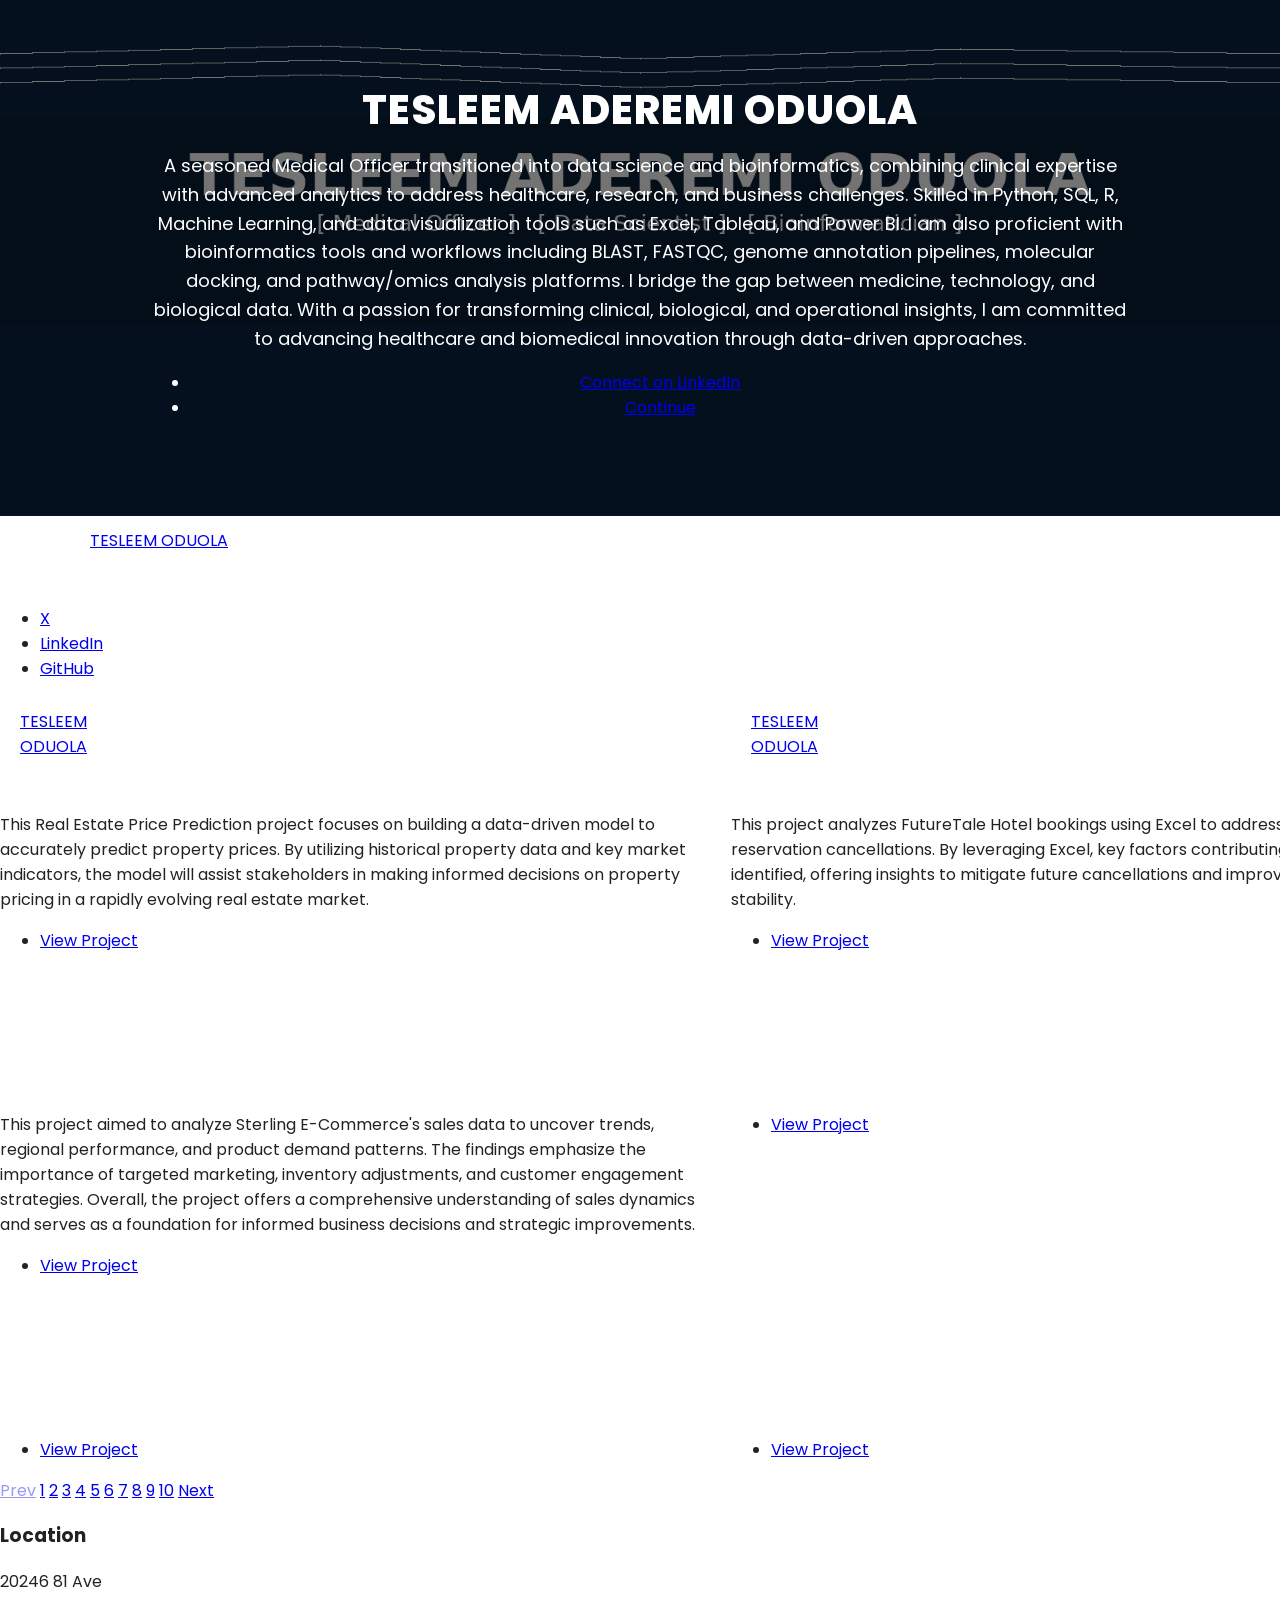
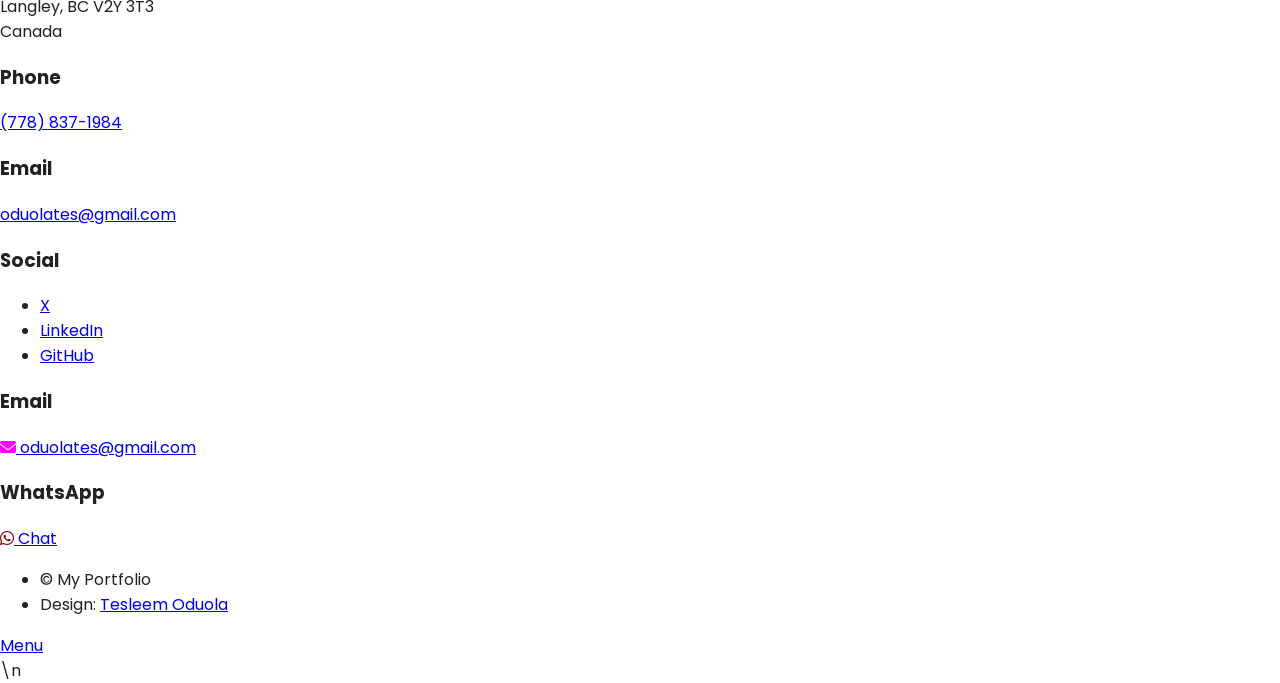
==== commit 4ceedebf: "Add files via upload" ====
--- a/index.html
+++ b/index.html
@@ -11,26 +11,64 @@
 		<meta name="viewport" content="width=device-width, initial-scale=1, user-scalable=no" />
 		<link rel="stylesheet" href="assets/css/main.css" />
 		<noscript><link rel="stylesheet" href="assets/css/noscript.css" /></noscript>
-	<link rel="stylesheet" href="https://cdnjs.cloudflare.com/ajax/libs/font-awesome/6.5.0/css/all.min.css">
-
+	
+<link rel="stylesheet" href="https://cdnjs.cloudflare.com/ajax/libs/font-awesome/6.5.0/css/all.min.css">
 <style>
-/* Enhanced header and intro */
-#header{position:sticky;top:0;z-index:2200;background:transparent;transition:background .28s ease, box-shadow .28s ease;}
-.scrolled #header{background: rgba(0,0,0,0.92) !important; box-shadow: 0 6px 20px rgba(0,0,0,0.25);}
-#intro{margin-top:72px;background-image:url('image/cover_1D6F42.svg');background-size:cover;background-position:center;padding:3.2rem 1.5rem;color:white !important;min-height:300px;display:flex;align-items:center;justify-content:center;text-align:center;}
-#intro h1{font-size:2.4rem;letter-spacing:1px;margin:0 0 0.6rem 0;}
-#intro p{max-width:900px;margin:0 auto;font-size:1.03rem;line-height:1.6;}
-nav .links li.active a{background:rgba(255,255,255,0.08);padding:6px 8px;border-radius:6px;}
-nav li i{margin-right:8px;}
-#theme-toggle{position:absolute;right:12px;top:12px;background:transparent;border:1px solid rgba(255,255,255,0.12);padding:6px;border-radius:6px;color:inherit;cursor:pointer;}
-.posts article{opacity:0;transform:translateY(12px);transition:all .45s ease;}
-.posts article.visible{opacity:1;transform:none;}
-.pagination .page.active{background:#fff;color:#000;}
-body.dark{background-color:#071016;color:#eaeaea;}
-/* responsive tweaks */
-@media(max-width:900px){ #intro{padding:2rem 1rem;min-height:260px;} #intro h1{font-size:1.6rem;} #theme-toggle{top:70px;} nav .links{gap:6px;}}
+/* Option B v10 styles */
+body{font-family: 'Poppins', Arial, sans-serif;margin:0;color:#222;background:#fff;}
+header{position:sticky;top:0;z-index:999;background:rgba(0,0,0,0.6);color:#fff;padding:12px 20px;backdrop-filter: blur(4px);}
+.header-inner{max-width:1100px;margin:0 auto;display:flex;align-items:center;justify-content:space-between;}
+nav .links{list-style:none;margin:0;padding:0;display:flex;gap:10px;}
+nav .links li{display:inline-block;}
+nav .links a{color:#fff;text-decoration:none;padding:8px 12px;border-radius:6px;font-weight:600;opacity:0.95;}
+nav .links li.active a{background:rgba(255,255,255,0.08);}
+#intro{min-height:380px;display:flex;align-items:center;justify-content:center;text-align:center;background-size:cover;background-position:center;padding:40px 20px;color:#fff;}
+#intro .intro-inner{max-width:980px;}
+#intro h1{font-size:40px;margin:0 0 12px;font-weight:800;letter-spacing:1px;}
+#intro p{font-size:18px;line-height:1.6;margin:0;}
+.container{max-width:1100px;margin:40px auto;padding:0 18px;}
+.posts{display:grid;grid-template-columns:repeat(2,1fr);gap:28px;}
+.post-card{background:#fff;padding:22px;border:1px solid #eee;border-radius:6px;box-shadow:0 6px 20px rgba(0,0,0,0.04);}
+.footer{background:#222;color:#fff;padding:30px 18px;text-align:center;margin-top:60px;}
+@media(max-width:900px){.posts{grid-template-columns:1fr}.header-inner{padding:0 10px}#intro{padding:30px 12px}#intro h1{font-size:28px}}
 </style>
 
+<style>
+/* Header transparent -> solid on scroll */
+header{transition: background 300ms ease, box-shadow 300ms ease;}
+header.solid{background: #2b2f33; box-shadow: 0 4px 18px rgba(0,0,0,0.25);}
+.hamburger{display:none;cursor:pointer;padding:8px;border-radius:6px;}
+.hamburger .bar{width:22px;height:2px;background:#fff;margin:4px 0;transition:0.25s}
+nav.mobile-open{position:fixed;left:0;top:60px;right:0;background:rgba(0,0,0,0.95);padding:20px;display:block;}
+@media(max-width:900px){
+  nav .links{display:none}
+  .hamburger{display:block}
+  nav.mobile-open .links{display:block;flex-direction:column;gap:12px}
+}
+/* Project cards grid */
+.projects-grid{display:grid;grid-template-columns:repeat(3,1fr);gap:24px;margin-top:28px}
+@media(max-width:1100px){.projects-grid{grid-template-columns:repeat(2,1fr)}}
+@media(max-width:700px){.projects-grid{grid-template-columns:1fr}}
+.project-card{background:#fff;border-radius:8px;overflow:hidden;border:1px solid #eee;transition:transform .25s, box-shadow .25s;opacity:0;transform:translateY(18px);}
+.project-card.show{opacity:1;transform:none}
+.project-card img{width:100%;height:180px;object-fit:cover;display:block}
+.project-card .content{padding:16px}
+.project-card h3{margin:0 0 8px;font-size:18px}
+.project-card p{margin:0 0 12px;color:#444;font-size:14px;line-height:1.5}
+.project-card a.button{display:inline-block;padding:8px 12px;border-radius:6px;background:#0A2342;color:#fff;text-decoration:none;font-weight:700}
+</style>
+
+<link href="https://fonts.googleapis.com/css2?family=Poppins:wght@300;400;600;700;800&display=swap" rel="stylesheet">
+<style>
+
+/* Ensure header transparent initial state */
+header.transparent { background: rgba(0,0,0,0); box-shadow:none; }
+/* stronger overlay helper for intro when needed */
+#intro { background-repeat:no-repeat; background-size:cover; background-position:center; }
+/* ensure .intro-inner centers content and prevents left-aligned stacked text */
+#intro .intro-inner{ max-width:980px; margin:0 auto; padding:40px 20px; text-align:center; }
+
+</style>
 </head>
 	<body class="is-preload">
 
@@ -38,43 +76,49 @@
 			<div id="wrapper" class="fade-in">
 
 				<!-- Intro -->
-					<div id="intro">
-						<h1>TESLEEM ADEREMI ODUOLA<br />
-						</h1>
-						<p> A seasoned Medical Officer with extensive hands-on clinical experience, 
-                           transitioned into the realm of data science, mastering the art of analytics 
-                           and data-driven decision-making to strategically address business challenges.
-                           My unique background enables me to bridge the gap between healthcare and
-                           technology, driving strategic improvements and innovative solutions that
-                           enhance patient care and optimize business outcomes. A proficient Data
-                           Scientist with skills in Python, SQL, R, Machine Learning, and data
-                           visualization tools like Excel, Tableau, and Power BI. With a deep passion for
-                           leveraging data to transform business operations, I am committed to using my
-                           expertise to advance healthcare and business initiatives through insightful,
-                           data-driven approaches.
-                 </p>
-				 <ul>  
-                        <a href="https://www.linkedin.com/in/tesleemaderemioduola/"">Connect on LinkedIn</a></li>
-						<ul class="actions">
-							<li><a href="#header" class="button icon solid solo fa-arrow-down scrolly">Continue</a></li>
-						</ul>
-					</div>
-
-				<!-- Header -->
-					<header id="header"><button id="theme-toggle" aria-label="Toggle theme"><i class="fa-solid fa-moon"></i></button>
-						<a href="index.html" class="logo" target="_blank">TESLEEM ODUOLA</a>
-					</header>
+					<div id="intro" style="background-image: linear-gradient(rgba(0,0,0,0.55), rgba(0,0,0,0.55)), url('image/cover_excel.png');">
+  <div class="intro-inner">
+    <h1>TESLEEM ADEREMI ODUOLA</h1>
+    <p>A seasoned Medical Officer transitioned into data science and bioinformatics, combining clinical expertise with advanced analytics to address healthcare, research, and business challenges. Skilled in Python, SQL, R, Machine Learning, and data visualization tools such as Excel, Tableau, and Power BI. I am also proficient with bioinformatics tools and workflows including BLAST, FASTQC, genome annotation pipelines, molecular docking, and pathway/omics analysis platforms. I bridge the gap between medicine, technology, and biological data. With a passion for transforming clinical, biological, and operational insights, I am committed to advancing healthcare and biomedical innovation through data-driven approaches.</p>
+    <ul class="actions special">
+      <li><a href="https://www.linkedin.com/in/tesleemaderemioduola/" class="button">Connect on LinkedIn</a></li>
+      <li><a href="#header" class="button icon solid solo fa-arrow-down scrolly">Continue</a></li>
+    </ul>
+  </div>
+</div>
+<!-- Header -->
+					
+<header id="header" class="transparent">
+  <div class="header-inner">
+    <a href="index.html" class="logo">TESLEEM ODUOLA</a>
+    <div class="hamburger" id="hamburger" aria-label="menu" aria-expanded="false">
+      <div class="bar"></div><div class="bar"></div><div class="bar"></div>
+    </div>
+    <nav id="nav">
+      <ul class="links">
+        <li><a href="index.html">Excel</a></li>
+        <li><a href="powerbi.html">Power BI</a></li>
+        <li><a href="sql.html">SQL</a></li>
+        <li><a href="python.html">Python</a></li>
+        <li><a href="r.html">R</a></li>
+        <li><a href="tableau.html">Tableau</a></li>
+        <li><a href="bioinformatics.html">Bioinformatics</a></li>
+      </ul>
+    </nav>
+  </div>
+</header>
+
 
 				<!-- Nav -->
 					<nav id="nav">
 						<ul class="links">
-							<li class="active"><a href="index.html"><i class="fas fa-file-excel" aria-hidden="true"></i> Excel</a></li>
-							<li><a href="powerbi.html"><i class="fas fa-chart-line" aria-hidden="true"></i> Power BI</a></li>
-							<li><a href="sql.html"><i class="fas fa-database" aria-hidden="true"></i> SQL</a></li>
-							<li><a href="python.html"><i class="fab fa-python" aria-hidden="true"></i> Python/ML</a></li>
-							<li><a href="r.html"><i class="fab fa-r-project" aria-hidden="true"></i> R</a></li>
-							<li><a href="tableau.html"><i class="fas fa-chart-bar" aria-hidden="true"></i> Tableau</a></li>
-							<li><a href="bioinformatics.html"><i class="fas fa-dna" aria-hidden="true"></i> Bioinformatics</a></li>
+							<li class="active"><a href="index.html">Excel</a></li>
+							<li><a href="powerbi.html">Power BI</a></li>
+							<li><a href="sql.html">SQL</a></li>
+							<li><a href="python.html">Pyhton</a></li>
+							<li><a href="r.html">R</a></li>
+							<li><a href="tableau.html">Tableau</a></li>
+							<li><a href="bioinformatics.html">Bioinformatics</a></li>
 						</ul>
 						<ul class="icons">
 							<li><a href="https://www.x.com/oduolates" class="icon brands alt fa-twitter"><span class="label">X</span></a></li>
@@ -91,10 +135,27 @@
 						<!-- Posts -->
 							<section id="page1" class="posts">
 								<article>
-									<header>
-										<h2><a href="https://github.com/Tesleemoduola/Real-Estate-Price-Prediction-Using-Multiple-Linear-Regression">Real Estate Price Prediction Using Multiple Linear Regression<br />
-										</a></h2>
-									</header>
+									
+<header id="header" class="transparent">
+  <div class="header-inner">
+    <a href="index.html" class="logo">TESLEEM ODUOLA</a>
+    <div class="hamburger" id="hamburger" aria-label="menu" aria-expanded="false">
+      <div class="bar"></div><div class="bar"></div><div class="bar"></div>
+    </div>
+    <nav id="nav">
+      <ul class="links">
+        <li><a href="index.html">Excel</a></li>
+        <li><a href="powerbi.html">Power BI</a></li>
+        <li><a href="sql.html">SQL</a></li>
+        <li><a href="python.html">Python</a></li>
+        <li><a href="r.html">R</a></li>
+        <li><a href="tableau.html">Tableau</a></li>
+        <li><a href="bioinformatics.html">Bioinformatics</a></li>
+      </ul>
+    </nav>
+  </div>
+</header>
+
 									<a href="https://github.com/Tesleemoduola/Real-Estate-Price-Prediction-Using-Multiple-Linear-Regression" class="image fit"><img src="image/housing_2.jpg" alt="" /></a>
 									<p>This Real Estate Price Prediction project focuses on building a data-driven model to accurately predict property prices. By utilizing historical property data and key market 
 									   indicators, the model will assist stakeholders in making informed decisions on property pricing in a rapidly evolving real estate market.</p>
@@ -103,10 +164,27 @@
 									</ul>
 								</article>
 								<article>
-									<header>
-										<h2><a href="https://github.com/Tesleemoduola/Analysis-of-FutureTale-Hotel-Bookings">FutureTale Hotel Booking<br />
-										</a></h2>
-									</header>
+									
+<header id="header" class="transparent">
+  <div class="header-inner">
+    <a href="index.html" class="logo">TESLEEM ODUOLA</a>
+    <div class="hamburger" id="hamburger" aria-label="menu" aria-expanded="false">
+      <div class="bar"></div><div class="bar"></div><div class="bar"></div>
+    </div>
+    <nav id="nav">
+      <ul class="links">
+        <li><a href="index.html">Excel</a></li>
+        <li><a href="powerbi.html">Power BI</a></li>
+        <li><a href="sql.html">SQL</a></li>
+        <li><a href="python.html">Python</a></li>
+        <li><a href="r.html">R</a></li>
+        <li><a href="tableau.html">Tableau</a></li>
+        <li><a href="bioinformatics.html">Bioinformatics</a></li>
+      </ul>
+    </nav>
+  </div>
+</header>
+
 									<a href="https://github.com/Tesleemoduola/Analysis-of-FutureTale-Hotel-Bookings" class="image fit"><img src="image/hotel.jpg" alt="" /></a>
 									<p>This project analyzes FutureTale Hotel bookings using Excel to address the rising issue of reservation cancellations. By leveraging Excel, key factors contributing to this trend
 									   were identified, offering insights to mitigate future cancellations and improve reservation stability.</p>
@@ -115,10 +193,27 @@
 									</ul>
 								</article>
 								<article>
-									<header>
-										<h2><a href="https://github.com/Tesleemoduola/Sterling-E-Commerce-Sales-Performance-Analysis">Sterling E-Commerce Sales Performance<br />
-										</a></h2>
-									</header>
+									
+<header id="header" class="transparent">
+  <div class="header-inner">
+    <a href="index.html" class="logo">TESLEEM ODUOLA</a>
+    <div class="hamburger" id="hamburger" aria-label="menu" aria-expanded="false">
+      <div class="bar"></div><div class="bar"></div><div class="bar"></div>
+    </div>
+    <nav id="nav">
+      <ul class="links">
+        <li><a href="index.html">Excel</a></li>
+        <li><a href="powerbi.html">Power BI</a></li>
+        <li><a href="sql.html">SQL</a></li>
+        <li><a href="python.html">Python</a></li>
+        <li><a href="r.html">R</a></li>
+        <li><a href="tableau.html">Tableau</a></li>
+        <li><a href="bioinformatics.html">Bioinformatics</a></li>
+      </ul>
+    </nav>
+  </div>
+</header>
+
 									<a href="https://github.com/Tesleemoduola/Sterling-E-Commerce-Sales-Performance-Analysis" class="image fit"><img src="image/commerce.jpg" alt="" /></a>
 									<p>This project aimed to analyze Sterling E-Commerce's sales data to uncover trends, regional performance, and product demand patterns. The findings emphasize the importance of 
 									   targeted marketing, inventory adjustments, and customer engagement strategies. Overall, the project offers a comprehensive understanding of sales dynamics and serves as a foundation for informed business decisions and strategic improvements.</p>
@@ -127,10 +222,27 @@
 									</ul>
 								</article>
 								<article>
-									<header>
-									    <h2><a href="#">TITLE<br />
-										</a></h2>
-									</header>
+									
+<header id="header" class="transparent">
+  <div class="header-inner">
+    <a href="index.html" class="logo">TESLEEM ODUOLA</a>
+    <div class="hamburger" id="hamburger" aria-label="menu" aria-expanded="false">
+      <div class="bar"></div><div class="bar"></div><div class="bar"></div>
+    </div>
+    <nav id="nav">
+      <ul class="links">
+        <li><a href="index.html">Excel</a></li>
+        <li><a href="powerbi.html">Power BI</a></li>
+        <li><a href="sql.html">SQL</a></li>
+        <li><a href="python.html">Python</a></li>
+        <li><a href="r.html">R</a></li>
+        <li><a href="tableau.html">Tableau</a></li>
+        <li><a href="bioinformatics.html">Bioinformatics</a></li>
+      </ul>
+    </nav>
+  </div>
+</header>
+
 									<a href="#" class="image fit"><img src="image/pic05.jpg" alt="" /></a>
 									<p> </p>
 									<ul class="actions special">
@@ -138,10 +250,27 @@
 									</ul>
 								</article>
 								<article>
-									<header>
-										<h2><a href="#">TITLE<br />
-										</a></h2>
-									</header>
+									
+<header id="header" class="transparent">
+  <div class="header-inner">
+    <a href="index.html" class="logo">TESLEEM ODUOLA</a>
+    <div class="hamburger" id="hamburger" aria-label="menu" aria-expanded="false">
+      <div class="bar"></div><div class="bar"></div><div class="bar"></div>
+    </div>
+    <nav id="nav">
+      <ul class="links">
+        <li><a href="index.html">Excel</a></li>
+        <li><a href="powerbi.html">Power BI</a></li>
+        <li><a href="sql.html">SQL</a></li>
+        <li><a href="python.html">Python</a></li>
+        <li><a href="r.html">R</a></li>
+        <li><a href="tableau.html">Tableau</a></li>
+        <li><a href="bioinformatics.html">Bioinformatics</a></li>
+      </ul>
+    </nav>
+  </div>
+</header>
+
 									<a href="#" class="image fit"><img src="image/pic06.jpg" alt="" /></a>
 									<p> </p>
 									<ul class="actions special">
@@ -149,10 +278,27 @@
 									</ul>
 								</article>
 								<article>
-									<header>
-										<h2><a href="#">TITLE<br />
-										</a></h2>
-									</header>
+									
+<header id="header" class="transparent">
+  <div class="header-inner">
+    <a href="index.html" class="logo">TESLEEM ODUOLA</a>
+    <div class="hamburger" id="hamburger" aria-label="menu" aria-expanded="false">
+      <div class="bar"></div><div class="bar"></div><div class="bar"></div>
+    </div>
+    <nav id="nav">
+      <ul class="links">
+        <li><a href="index.html">Excel</a></li>
+        <li><a href="powerbi.html">Power BI</a></li>
+        <li><a href="sql.html">SQL</a></li>
+        <li><a href="python.html">Python</a></li>
+        <li><a href="r.html">R</a></li>
+        <li><a href="tableau.html">Tableau</a></li>
+        <li><a href="bioinformatics.html">Bioinformatics</a></li>
+      </ul>
+    </nav>
+  </div>
+</header>
+
 									<a href="#" class="image fit"><img src="image/pic07.jpg" alt="" /></a>
 									<p> </p>
 									<ul class="actions special">
@@ -163,65 +309,167 @@
 
 							<section id="page2" class="posts" style="display:none;">
 								<article>
-									<header>
-										<h2><a href="#">TITLE<br />
-										</a></h2>
-									</header>
-									<a href="#" class="image fit"><img src="image/pic02.jpg" alt="" /></a>
-									<p> </p>
-									<ul class="actions special">
-										<li><a href="#" class="button">View Project</a></li>
-									</ul>
-								</article>
-								<article>
-									<header>
-										<h2><a href="#">TITLE<br />
-										</a></h2>
-									</header>
-									<a href="#" class="image fit"><img src="image/pic02.jpg" alt="" /></a>
-									<p> </p>
-									<ul class="actions special">
-										<li><a href="#" class="button">View Project</a></li>
-									</ul>
-								</article>
-								<article>
-									<header>
-										<h2><a href="#">TITLE<br />
-										</a></h2>
-									</header>
-									<a href="#" class="image fit"><img src="image/pic02.jpg" alt="" /></a>
-									<p> </p>
-									<ul class="actions special">
-										<li><a href="#" class="button">View Project</a></li>
-									</ul>
-								</article>
-								<article>
-									<header>
-										<h2><a href="#">TITLE<br />
-										</a></h2>
-									</header>
-									<a href="#" class="image fit"><img src="image/pic02.jpg" alt="" /></a>
-									<p> </p>
-									<ul class="actions special">
-										<li><a href="#" class="button">View Project</a></li>
-									</ul>
-								</article>
-								<article>
-									<header>
-										<h2><a href="#">TITLE<br />
-										</a></h2>
-									</header>
-									<a href="#" class="image fit"><img src="image/pic02.jpg" alt="" /></a>
-									<p> </p>
-									<ul class="actions special">
-										<li><a href="#" class="button">View Project</a></li>
-									</ul>
-								</article>
-								<article>
-									<header>
-										<h2><a href="#">TITLE<br />
-										</a></h2>
-									</header>
+									
+<header id="header" class="transparent">
+  <div class="header-inner">
+    <a href="index.html" class="logo">TESLEEM ODUOLA</a>
+    <div class="hamburger" id="hamburger" aria-label="menu" aria-expanded="false">
+      <div class="bar"></div><div class="bar"></div><div class="bar"></div>
+    </div>
+    <nav id="nav">
+      <ul class="links">
+        <li><a href="index.html">Excel</a></li>
+        <li><a href="powerbi.html">Power BI</a></li>
+        <li><a href="sql.html">SQL</a></li>
+        <li><a href="python.html">Python</a></li>
+        <li><a href="r.html">R</a></li>
+        <li><a href="tableau.html">Tableau</a></li>
+        <li><a href="bioinformatics.html">Bioinformatics</a></li>
+      </ul>
+    </nav>
+  </div>
+</header>
+
+									<a href="#" class="image fit"><img src="image/pic02.jpg" alt="" /></a>
+									<p> </p>
+									<ul class="actions special">
+										<li><a href="#" class="button">View Project</a></li>
+									</ul>
+								</article>
+								<article>
+									
+<header id="header" class="transparent">
+  <div class="header-inner">
+    <a href="index.html" class="logo">TESLEEM ODUOLA</a>
+    <div class="hamburger" id="hamburger" aria-label="menu" aria-expanded="false">
+      <div class="bar"></div><div class="bar"></div><div class="bar"></div>
+    </div>
+    <nav id="nav">
+      <ul class="links">
+        <li><a href="index.html">Excel</a></li>
+        <li><a href="powerbi.html">Power BI</a></li>
+        <li><a href="sql.html">SQL</a></li>
+        <li><a href="python.html">Python</a></li>
+        <li><a href="r.html">R</a></li>
+        <li><a href="tableau.html">Tableau</a></li>
+        <li><a href="bioinformatics.html">Bioinformatics</a></li>
+      </ul>
+    </nav>
+  </div>
+</header>
+
+									<a href="#" class="image fit"><img src="image/pic02.jpg" alt="" /></a>
+									<p> </p>
+									<ul class="actions special">
+										<li><a href="#" class="button">View Project</a></li>
+									</ul>
+								</article>
+								<article>
+									
+<header id="header" class="transparent">
+  <div class="header-inner">
+    <a href="index.html" class="logo">TESLEEM ODUOLA</a>
+    <div class="hamburger" id="hamburger" aria-label="menu" aria-expanded="false">
+      <div class="bar"></div><div class="bar"></div><div class="bar"></div>
+    </div>
+    <nav id="nav">
+      <ul class="links">
+        <li><a href="index.html">Excel</a></li>
+        <li><a href="powerbi.html">Power BI</a></li>
+        <li><a href="sql.html">SQL</a></li>
+        <li><a href="python.html">Python</a></li>
+        <li><a href="r.html">R</a></li>
+        <li><a href="tableau.html">Tableau</a></li>
+        <li><a href="bioinformatics.html">Bioinformatics</a></li>
+      </ul>
+    </nav>
+  </div>
+</header>
+
+									<a href="#" class="image fit"><img src="image/pic02.jpg" alt="" /></a>
+									<p> </p>
+									<ul class="actions special">
+										<li><a href="#" class="button">View Project</a></li>
+									</ul>
+								</article>
+								<article>
+									
+<header id="header" class="transparent">
+  <div class="header-inner">
+    <a href="index.html" class="logo">TESLEEM ODUOLA</a>
+    <div class="hamburger" id="hamburger" aria-label="menu" aria-expanded="false">
+      <div class="bar"></div><div class="bar"></div><div class="bar"></div>
+    </div>
+    <nav id="nav">
+      <ul class="links">
+        <li><a href="index.html">Excel</a></li>
+        <li><a href="powerbi.html">Power BI</a></li>
+        <li><a href="sql.html">SQL</a></li>
+        <li><a href="python.html">Python</a></li>
+        <li><a href="r.html">R</a></li>
+        <li><a href="tableau.html">Tableau</a></li>
+        <li><a href="bioinformatics.html">Bioinformatics</a></li>
+      </ul>
+    </nav>
+  </div>
+</header>
+
+									<a href="#" class="image fit"><img src="image/pic02.jpg" alt="" /></a>
+									<p> </p>
+									<ul class="actions special">
+										<li><a href="#" class="button">View Project</a></li>
+									</ul>
+								</article>
+								<article>
+									
+<header id="header" class="transparent">
+  <div class="header-inner">
+    <a href="index.html" class="logo">TESLEEM ODUOLA</a>
+    <div class="hamburger" id="hamburger" aria-label="menu" aria-expanded="false">
+      <div class="bar"></div><div class="bar"></div><div class="bar"></div>
+    </div>
+    <nav id="nav">
+      <ul class="links">
+        <li><a href="index.html">Excel</a></li>
+        <li><a href="powerbi.html">Power BI</a></li>
+        <li><a href="sql.html">SQL</a></li>
+        <li><a href="python.html">Python</a></li>
+        <li><a href="r.html">R</a></li>
+        <li><a href="tableau.html">Tableau</a></li>
+        <li><a href="bioinformatics.html">Bioinformatics</a></li>
+      </ul>
+    </nav>
+  </div>
+</header>
+
+									<a href="#" class="image fit"><img src="image/pic02.jpg" alt="" /></a>
+									<p> </p>
+									<ul class="actions special">
+										<li><a href="#" class="button">View Project</a></li>
+									</ul>
+								</article>
+								<article>
+									
+<header id="header" class="transparent">
+  <div class="header-inner">
+    <a href="index.html" class="logo">TESLEEM ODUOLA</a>
+    <div class="hamburger" id="hamburger" aria-label="menu" aria-expanded="false">
+      <div class="bar"></div><div class="bar"></div><div class="bar"></div>
+    </div>
+    <nav id="nav">
+      <ul class="links">
+        <li><a href="index.html">Excel</a></li>
+        <li><a href="powerbi.html">Power BI</a></li>
+        <li><a href="sql.html">SQL</a></li>
+        <li><a href="python.html">Python</a></li>
+        <li><a href="r.html">R</a></li>
+        <li><a href="tableau.html">Tableau</a></li>
+        <li><a href="bioinformatics.html">Bioinformatics</a></li>
+      </ul>
+    </nav>
+  </div>
+</header>
+
 									<a href="#" class="image fit"><img src="image/pic02.jpg" alt="" /></a>
 									<p> </p>
 									<ul class="actions special">
@@ -232,65 +480,167 @@
 							
 							<section id="page3" class="posts" style="display:none;">
 								<article>
-									<header>
-										<h2><a href="#">TITLE<br />
-										</a></h2>
-									</header>
-									<a href="#" class="image fit"><img src="image/pic02.jpg" alt="" /></a>
-									<p> </p>
-									<ul class="actions special">
-										<li><a href="#" class="button">View Project</a></li>
-									</ul>
-								</article>
-								<article>
-									<header>
-										<h2><a href="#">TITLE<br />
-										</a></h2>
-									</header>
-									<a href="#" class="image fit"><img src="image/pic02.jpg" alt="" /></a>
-									<p> </p>
-									<ul class="actions special">
-										<li><a href="#" class="button">View Project</a></li>
-									</ul>
-								</article>
-								<article>
-									<header>
-										<h2><a href="#">TITLE<br />
-										</a></h2>
-									</header>
-									<a href="#" class="image fit"><img src="image/pic02.jpg" alt="" /></a>
-									<p> </p>
-									<ul class="actions special">
-										<li><a href="#" class="button">View Project</a></li>
-									</ul>
-								</article>
-								<article>
-									<header>
-										<h2><a href="#">TITLE<br />
-										</a></h2>
-									</header>
-									<a href="#" class="image fit"><img src="image/pic02.jpg" alt="" /></a>
-									<p> </p>
-									<ul class="actions special">
-										<li><a href="#" class="button">View Project</a></li>
-									</ul>
-								</article>
-								<article>
-									<header>
-										<h2><a href="#">TITLE<br />
-										</a></h2>
-									</header>
-									<a href="#" class="image fit"><img src="image/pic02.jpg" alt="" /></a>
-									<p> </p>
-									<ul class="actions special">
-										<li><a href="#" class="button">View Project</a></li>
-									</ul>
-								</article>
-								<article>
-									<header>
-										<h2><a href="#">TITLE<br />
-										</a></h2>
-									</header>
+									
+<header id="header" class="transparent">
+  <div class="header-inner">
+    <a href="index.html" class="logo">TESLEEM ODUOLA</a>
+    <div class="hamburger" id="hamburger" aria-label="menu" aria-expanded="false">
+      <div class="bar"></div><div class="bar"></div><div class="bar"></div>
+    </div>
+    <nav id="nav">
+      <ul class="links">
+        <li><a href="index.html">Excel</a></li>
+        <li><a href="powerbi.html">Power BI</a></li>
+        <li><a href="sql.html">SQL</a></li>
+        <li><a href="python.html">Python</a></li>
+        <li><a href="r.html">R</a></li>
+        <li><a href="tableau.html">Tableau</a></li>
+        <li><a href="bioinformatics.html">Bioinformatics</a></li>
+      </ul>
+    </nav>
+  </div>
+</header>
+
+									<a href="#" class="image fit"><img src="image/pic02.jpg" alt="" /></a>
+									<p> </p>
+									<ul class="actions special">
+										<li><a href="#" class="button">View Project</a></li>
+									</ul>
+								</article>
+								<article>
+									
+<header id="header" class="transparent">
+  <div class="header-inner">
+    <a href="index.html" class="logo">TESLEEM ODUOLA</a>
+    <div class="hamburger" id="hamburger" aria-label="menu" aria-expanded="false">
+      <div class="bar"></div><div class="bar"></div><div class="bar"></div>
+    </div>
+    <nav id="nav">
+      <ul class="links">
+        <li><a href="index.html">Excel</a></li>
+        <li><a href="powerbi.html">Power BI</a></li>
+        <li><a href="sql.html">SQL</a></li>
+        <li><a href="python.html">Python</a></li>
+        <li><a href="r.html">R</a></li>
+        <li><a href="tableau.html">Tableau</a></li>
+        <li><a href="bioinformatics.html">Bioinformatics</a></li>
+      </ul>
+    </nav>
+  </div>
+</header>
+
+									<a href="#" class="image fit"><img src="image/pic02.jpg" alt="" /></a>
+									<p> </p>
+									<ul class="actions special">
+										<li><a href="#" class="button">View Project</a></li>
+									</ul>
+								</article>
+								<article>
+									
+<header id="header" class="transparent">
+  <div class="header-inner">
+    <a href="index.html" class="logo">TESLEEM ODUOLA</a>
+    <div class="hamburger" id="hamburger" aria-label="menu" aria-expanded="false">
+      <div class="bar"></div><div class="bar"></div><div class="bar"></div>
+    </div>
+    <nav id="nav">
+      <ul class="links">
+        <li><a href="index.html">Excel</a></li>
+        <li><a href="powerbi.html">Power BI</a></li>
+        <li><a href="sql.html">SQL</a></li>
+        <li><a href="python.html">Python</a></li>
+        <li><a href="r.html">R</a></li>
+        <li><a href="tableau.html">Tableau</a></li>
+        <li><a href="bioinformatics.html">Bioinformatics</a></li>
+      </ul>
+    </nav>
+  </div>
+</header>
+
+									<a href="#" class="image fit"><img src="image/pic02.jpg" alt="" /></a>
+									<p> </p>
+									<ul class="actions special">
+										<li><a href="#" class="button">View Project</a></li>
+									</ul>
+								</article>
+								<article>
+									
+<header id="header" class="transparent">
+  <div class="header-inner">
+    <a href="index.html" class="logo">TESLEEM ODUOLA</a>
+    <div class="hamburger" id="hamburger" aria-label="menu" aria-expanded="false">
+      <div class="bar"></div><div class="bar"></div><div class="bar"></div>
+    </div>
+    <nav id="nav">
+      <ul class="links">
+        <li><a href="index.html">Excel</a></li>
+        <li><a href="powerbi.html">Power BI</a></li>
+        <li><a href="sql.html">SQL</a></li>
+        <li><a href="python.html">Python</a></li>
+        <li><a href="r.html">R</a></li>
+        <li><a href="tableau.html">Tableau</a></li>
+        <li><a href="bioinformatics.html">Bioinformatics</a></li>
+      </ul>
+    </nav>
+  </div>
+</header>
+
+									<a href="#" class="image fit"><img src="image/pic02.jpg" alt="" /></a>
+									<p> </p>
+									<ul class="actions special">
+										<li><a href="#" class="button">View Project</a></li>
+									</ul>
+								</article>
+								<article>
+									
+<header id="header" class="transparent">
+  <div class="header-inner">
+    <a href="index.html" class="logo">TESLEEM ODUOLA</a>
+    <div class="hamburger" id="hamburger" aria-label="menu" aria-expanded="false">
+      <div class="bar"></div><div class="bar"></div><div class="bar"></div>
+    </div>
+    <nav id="nav">
+      <ul class="links">
+        <li><a href="index.html">Excel</a></li>
+        <li><a href="powerbi.html">Power BI</a></li>
+        <li><a href="sql.html">SQL</a></li>
+        <li><a href="python.html">Python</a></li>
+        <li><a href="r.html">R</a></li>
+        <li><a href="tableau.html">Tableau</a></li>
+        <li><a href="bioinformatics.html">Bioinformatics</a></li>
+      </ul>
+    </nav>
+  </div>
+</header>
+
+									<a href="#" class="image fit"><img src="image/pic02.jpg" alt="" /></a>
+									<p> </p>
+									<ul class="actions special">
+										<li><a href="#" class="button">View Project</a></li>
+									</ul>
+								</article>
+								<article>
+									
+<header id="header" class="transparent">
+  <div class="header-inner">
+    <a href="index.html" class="logo">TESLEEM ODUOLA</a>
+    <div class="hamburger" id="hamburger" aria-label="menu" aria-expanded="false">
+      <div class="bar"></div><div class="bar"></div><div class="bar"></div>
+    </div>
+    <nav id="nav">
+      <ul class="links">
+        <li><a href="index.html">Excel</a></li>
+        <li><a href="powerbi.html">Power BI</a></li>
+        <li><a href="sql.html">SQL</a></li>
+        <li><a href="python.html">Python</a></li>
+        <li><a href="r.html">R</a></li>
+        <li><a href="tableau.html">Tableau</a></li>
+        <li><a href="bioinformatics.html">Bioinformatics</a></li>
+      </ul>
+    </nav>
+  </div>
+</header>
+
 									<a href="#" class="image fit"><img src="image/pic02.jpg" alt="" /></a>
 									<p> </p>
 									<ul class="actions special">
@@ -301,65 +651,167 @@
 
 							<section id="page4" class="posts" style="display:none;">
 								<article>
-									<header>
-										<h2><a href="#">TITLE<br />
-										</a></h2>
-									</header>
-									<a href="#" class="image fit"><img src="image/pic02.jpg" alt="" /></a>
-									<p> </p>
-									<ul class="actions special">
-										<li><a href="#" class="button">View Project</a></li>
-									</ul>
-								</article>
-								<article>
-									<header>
-										<h2><a href="#">TITLE<br />
-										</a></h2>
-									</header>
-									<a href="#" class="image fit"><img src="image/pic02.jpg" alt="" /></a>
-									<p> </p>
-									<ul class="actions special">
-										<li><a href="#" class="button">View Project</a></li>
-									</ul>
-								</article>
-								<article>
-									<header>
-										<h2><a href="#">TITLE<br />
-										</a></h2>
-									</header>
-									<a href="#" class="image fit"><img src="image/pic02.jpg" alt="" /></a>
-									<p> </p>
-									<ul class="actions special">
-										<li><a href="#" class="button">View Project</a></li>
-									</ul>
-								</article>
-								<article>
-									<header>
-										<h2><a href="#">TITLE<br />
-										</a></h2>
-									</header>
-									<a href="#" class="image fit"><img src="image/pic02.jpg" alt="" /></a>
-									<p> </p>
-									<ul class="actions special">
-										<li><a href="#" class="button">View Project</a></li>
-									</ul>
-								</article>
-								<article>
-									<header>
-										<h2><a href="#">TITLE<br />
-										</a></h2>
-									</header>
-									<a href="#" class="image fit"><img src="image/pic02.jpg" alt="" /></a>
-									<p> </p>
-									<ul class="actions special">
-										<li><a href="#" class="button">View Project</a></li>
-									</ul>
-								</article>
-								<article>
-									<header>
-										<h2><a href="#">TITLE<br />
-										</a></h2>
-									</header>
+									
+<header id="header" class="transparent">
+  <div class="header-inner">
+    <a href="index.html" class="logo">TESLEEM ODUOLA</a>
+    <div class="hamburger" id="hamburger" aria-label="menu" aria-expanded="false">
+      <div class="bar"></div><div class="bar"></div><div class="bar"></div>
+    </div>
+    <nav id="nav">
+      <ul class="links">
+        <li><a href="index.html">Excel</a></li>
+        <li><a href="powerbi.html">Power BI</a></li>
+        <li><a href="sql.html">SQL</a></li>
+        <li><a href="python.html">Python</a></li>
+        <li><a href="r.html">R</a></li>
+        <li><a href="tableau.html">Tableau</a></li>
+        <li><a href="bioinformatics.html">Bioinformatics</a></li>
+      </ul>
+    </nav>
+  </div>
+</header>
+
+									<a href="#" class="image fit"><img src="image/pic02.jpg" alt="" /></a>
+									<p> </p>
+									<ul class="actions special">
+										<li><a href="#" class="button">View Project</a></li>
+									</ul>
+								</article>
+								<article>
+									
+<header id="header" class="transparent">
+  <div class="header-inner">
+    <a href="index.html" class="logo">TESLEEM ODUOLA</a>
+    <div class="hamburger" id="hamburger" aria-label="menu" aria-expanded="false">
+      <div class="bar"></div><div class="bar"></div><div class="bar"></div>
+    </div>
+    <nav id="nav">
+      <ul class="links">
+        <li><a href="index.html">Excel</a></li>
+        <li><a href="powerbi.html">Power BI</a></li>
+        <li><a href="sql.html">SQL</a></li>
+        <li><a href="python.html">Python</a></li>
+        <li><a href="r.html">R</a></li>
+        <li><a href="tableau.html">Tableau</a></li>
+        <li><a href="bioinformatics.html">Bioinformatics</a></li>
+      </ul>
+    </nav>
+  </div>
+</header>
+
+									<a href="#" class="image fit"><img src="image/pic02.jpg" alt="" /></a>
+									<p> </p>
+									<ul class="actions special">
+										<li><a href="#" class="button">View Project</a></li>
+									</ul>
+								</article>
+								<article>
+									
+<header id="header" class="transparent">
+  <div class="header-inner">
+    <a href="index.html" class="logo">TESLEEM ODUOLA</a>
+    <div class="hamburger" id="hamburger" aria-label="menu" aria-expanded="false">
+      <div class="bar"></div><div class="bar"></div><div class="bar"></div>
+    </div>
+    <nav id="nav">
+      <ul class="links">
+        <li><a href="index.html">Excel</a></li>
+        <li><a href="powerbi.html">Power BI</a></li>
+        <li><a href="sql.html">SQL</a></li>
+        <li><a href="python.html">Python</a></li>
+        <li><a href="r.html">R</a></li>
+        <li><a href="tableau.html">Tableau</a></li>
+        <li><a href="bioinformatics.html">Bioinformatics</a></li>
+      </ul>
+    </nav>
+  </div>
+</header>
+
+									<a href="#" class="image fit"><img src="image/pic02.jpg" alt="" /></a>
+									<p> </p>
+									<ul class="actions special">
+										<li><a href="#" class="button">View Project</a></li>
+									</ul>
+								</article>
+								<article>
+									
+<header id="header" class="transparent">
+  <div class="header-inner">
+    <a href="index.html" class="logo">TESLEEM ODUOLA</a>
+    <div class="hamburger" id="hamburger" aria-label="menu" aria-expanded="false">
+      <div class="bar"></div><div class="bar"></div><div class="bar"></div>
+    </div>
+    <nav id="nav">
+      <ul class="links">
+        <li><a href="index.html">Excel</a></li>
+        <li><a href="powerbi.html">Power BI</a></li>
+        <li><a href="sql.html">SQL</a></li>
+        <li><a href="python.html">Python</a></li>
+        <li><a href="r.html">R</a></li>
+        <li><a href="tableau.html">Tableau</a></li>
+        <li><a href="bioinformatics.html">Bioinformatics</a></li>
+      </ul>
+    </nav>
+  </div>
+</header>
+
+									<a href="#" class="image fit"><img src="image/pic02.jpg" alt="" /></a>
+									<p> </p>
+									<ul class="actions special">
+										<li><a href="#" class="button">View Project</a></li>
+									</ul>
+								</article>
+								<article>
+									
+<header id="header" class="transparent">
+  <div class="header-inner">
+    <a href="index.html" class="logo">TESLEEM ODUOLA</a>
+    <div class="hamburger" id="hamburger" aria-label="menu" aria-expanded="false">
+      <div class="bar"></div><div class="bar"></div><div class="bar"></div>
+    </div>
+    <nav id="nav">
+      <ul class="links">
+        <li><a href="index.html">Excel</a></li>
+        <li><a href="powerbi.html">Power BI</a></li>
+        <li><a href="sql.html">SQL</a></li>
+        <li><a href="python.html">Python</a></li>
+        <li><a href="r.html">R</a></li>
+        <li><a href="tableau.html">Tableau</a></li>
+        <li><a href="bioinformatics.html">Bioinformatics</a></li>
+      </ul>
+    </nav>
+  </div>
+</header>
+
+									<a href="#" class="image fit"><img src="image/pic02.jpg" alt="" /></a>
+									<p> </p>
+									<ul class="actions special">
+										<li><a href="#" class="button">View Project</a></li>
+									</ul>
+								</article>
+								<article>
+									
+<header id="header" class="transparent">
+  <div class="header-inner">
+    <a href="index.html" class="logo">TESLEEM ODUOLA</a>
+    <div class="hamburger" id="hamburger" aria-label="menu" aria-expanded="false">
+      <div class="bar"></div><div class="bar"></div><div class="bar"></div>
+    </div>
+    <nav id="nav">
+      <ul class="links">
+        <li><a href="index.html">Excel</a></li>
+        <li><a href="powerbi.html">Power BI</a></li>
+        <li><a href="sql.html">SQL</a></li>
+        <li><a href="python.html">Python</a></li>
+        <li><a href="r.html">R</a></li>
+        <li><a href="tableau.html">Tableau</a></li>
+        <li><a href="bioinformatics.html">Bioinformatics</a></li>
+      </ul>
+    </nav>
+  </div>
+</header>
+
 									<a href="#" class="image fit"><img src="image/pic02.jpg" alt="" /></a>
 									<p> </p>
 									<ul class="actions special">
@@ -370,65 +822,167 @@
 							
 							<section id="page5" class="posts" style="display:none;">
 								<article>
-									<header>
-										<h2><a href="#">TITLE<br />
-										</a></h2>
-									</header>
-									<a href="#" class="image fit"><img src="image/pic02.jpg" alt="" /></a>
-									<p> </p>
-									<ul class="actions special">
-										<li><a href="#" class="button">View Project</a></li>
-									</ul>
-								</article>
-								<article>
-									<header>
-										<h2><a href="#">TITLE<br />
-										</a></h2>
-									</header>
-									<a href="#" class="image fit"><img src="image/pic02.jpg" alt="" /></a>
-									<p> </p>
-									<ul class="actions special">
-										<li><a href="#" class="button">View Project</a></li>
-									</ul>
-								</article>
-								<article>
-									<header>
-										<h2><a href="#">TITLE<br />
-										</a></h2>
-									</header>
-									<a href="#" class="image fit"><img src="image/pic02.jpg" alt="" /></a>
-									<p> </p>
-									<ul class="actions special">
-										<li><a href="#" class="button">View Project</a></li>
-									</ul>
-								</article>
-								<article>
-									<header>
-										<h2><a href="#">TITLE<br />
-										</a></h2>
-									</header>
-									<a href="#" class="image fit"><img src="image/pic02.jpg" alt="" /></a>
-									<p> </p>
-									<ul class="actions special">
-										<li><a href="#" class="button">View Project</a></li>
-									</ul>
-								</article>
-								<article>
-									<header>
-										<h2><a href="#">TITLE<br />
-										</a></h2>
-									</header>
-									<a href="#" class="image fit"><img src="image/pic02.jpg" alt="" /></a>
-									<p> </p>
-									<ul class="actions special">
-										<li><a href="#" class="button">View Project</a></li>
-									</ul>
-								</article>
-								<article>
-									<header>
-										<h2><a href="#">TITLE<br />
-										</a></h2>
-									</header>
+									
+<header id="header" class="transparent">
+  <div class="header-inner">
+    <a href="index.html" class="logo">TESLEEM ODUOLA</a>
+    <div class="hamburger" id="hamburger" aria-label="menu" aria-expanded="false">
+      <div class="bar"></div><div class="bar"></div><div class="bar"></div>
+    </div>
+    <nav id="nav">
+      <ul class="links">
+        <li><a href="index.html">Excel</a></li>
+        <li><a href="powerbi.html">Power BI</a></li>
+        <li><a href="sql.html">SQL</a></li>
+        <li><a href="python.html">Python</a></li>
+        <li><a href="r.html">R</a></li>
+        <li><a href="tableau.html">Tableau</a></li>
+        <li><a href="bioinformatics.html">Bioinformatics</a></li>
+      </ul>
+    </nav>
+  </div>
+</header>
+
+									<a href="#" class="image fit"><img src="image/pic02.jpg" alt="" /></a>
+									<p> </p>
+									<ul class="actions special">
+										<li><a href="#" class="button">View Project</a></li>
+									</ul>
+								</article>
+								<article>
+									
+<header id="header" class="transparent">
+  <div class="header-inner">
+    <a href="index.html" class="logo">TESLEEM ODUOLA</a>
+    <div class="hamburger" id="hamburger" aria-label="menu" aria-expanded="false">
+      <div class="bar"></div><div class="bar"></div><div class="bar"></div>
+    </div>
+    <nav id="nav">
+      <ul class="links">
+        <li><a href="index.html">Excel</a></li>
+        <li><a href="powerbi.html">Power BI</a></li>
+        <li><a href="sql.html">SQL</a></li>
+        <li><a href="python.html">Python</a></li>
+        <li><a href="r.html">R</a></li>
+        <li><a href="tableau.html">Tableau</a></li>
+        <li><a href="bioinformatics.html">Bioinformatics</a></li>
+      </ul>
+    </nav>
+  </div>
+</header>
+
+									<a href="#" class="image fit"><img src="image/pic02.jpg" alt="" /></a>
+									<p> </p>
+									<ul class="actions special">
+										<li><a href="#" class="button">View Project</a></li>
+									</ul>
+								</article>
+								<article>
+									
+<header id="header" class="transparent">
+  <div class="header-inner">
+    <a href="index.html" class="logo">TESLEEM ODUOLA</a>
+    <div class="hamburger" id="hamburger" aria-label="menu" aria-expanded="false">
+      <div class="bar"></div><div class="bar"></div><div class="bar"></div>
+    </div>
+    <nav id="nav">
+      <ul class="links">
+        <li><a href="index.html">Excel</a></li>
+        <li><a href="powerbi.html">Power BI</a></li>
+        <li><a href="sql.html">SQL</a></li>
+        <li><a href="python.html">Python</a></li>
+        <li><a href="r.html">R</a></li>
+        <li><a href="tableau.html">Tableau</a></li>
+        <li><a href="bioinformatics.html">Bioinformatics</a></li>
+      </ul>
+    </nav>
+  </div>
+</header>
+
+									<a href="#" class="image fit"><img src="image/pic02.jpg" alt="" /></a>
+									<p> </p>
+									<ul class="actions special">
+										<li><a href="#" class="button">View Project</a></li>
+									</ul>
+								</article>
+								<article>
+									
+<header id="header" class="transparent">
+  <div class="header-inner">
+    <a href="index.html" class="logo">TESLEEM ODUOLA</a>
+    <div class="hamburger" id="hamburger" aria-label="menu" aria-expanded="false">
+      <div class="bar"></div><div class="bar"></div><div class="bar"></div>
+    </div>
+    <nav id="nav">
+      <ul class="links">
+        <li><a href="index.html">Excel</a></li>
+        <li><a href="powerbi.html">Power BI</a></li>
+        <li><a href="sql.html">SQL</a></li>
+        <li><a href="python.html">Python</a></li>
+        <li><a href="r.html">R</a></li>
+        <li><a href="tableau.html">Tableau</a></li>
+        <li><a href="bioinformatics.html">Bioinformatics</a></li>
+      </ul>
+    </nav>
+  </div>
+</header>
+
+									<a href="#" class="image fit"><img src="image/pic02.jpg" alt="" /></a>
+									<p> </p>
+									<ul class="actions special">
+										<li><a href="#" class="button">View Project</a></li>
+									</ul>
+								</article>
+								<article>
+									
+<header id="header" class="transparent">
+  <div class="header-inner">
+    <a href="index.html" class="logo">TESLEEM ODUOLA</a>
+    <div class="hamburger" id="hamburger" aria-label="menu" aria-expanded="false">
+      <div class="bar"></div><div class="bar"></div><div class="bar"></div>
+    </div>
+    <nav id="nav">
+      <ul class="links">
+        <li><a href="index.html">Excel</a></li>
+        <li><a href="powerbi.html">Power BI</a></li>
+        <li><a href="sql.html">SQL</a></li>
+        <li><a href="python.html">Python</a></li>
+        <li><a href="r.html">R</a></li>
+        <li><a href="tableau.html">Tableau</a></li>
+        <li><a href="bioinformatics.html">Bioinformatics</a></li>
+      </ul>
+    </nav>
+  </div>
+</header>
+
+									<a href="#" class="image fit"><img src="image/pic02.jpg" alt="" /></a>
+									<p> </p>
+									<ul class="actions special">
+										<li><a href="#" class="button">View Project</a></li>
+									</ul>
+								</article>
+								<article>
+									
+<header id="header" class="transparent">
+  <div class="header-inner">
+    <a href="index.html" class="logo">TESLEEM ODUOLA</a>
+    <div class="hamburger" id="hamburger" aria-label="menu" aria-expanded="false">
+      <div class="bar"></div><div class="bar"></div><div class="bar"></div>
+    </div>
+    <nav id="nav">
+      <ul class="links">
+        <li><a href="index.html">Excel</a></li>
+        <li><a href="powerbi.html">Power BI</a></li>
+        <li><a href="sql.html">SQL</a></li>
+        <li><a href="python.html">Python</a></li>
+        <li><a href="r.html">R</a></li>
+        <li><a href="tableau.html">Tableau</a></li>
+        <li><a href="bioinformatics.html">Bioinformatics</a></li>
+      </ul>
+    </nav>
+  </div>
+</header>
+
 									<a href="#" class="image fit"><img src="image/pic02.jpg" alt="" /></a>
 									<p> </p>
 									<ul class="actions special">
@@ -439,65 +993,167 @@
 							
 							<section id="page6" class="posts" style="display:none;">
 								<article>
-									<header>
-										<h2><a href="#">TITLE<br />
-										</a></h2>
-									</header>
-									<a href="#" class="image fit"><img src="image/pic02.jpg" alt="" /></a>
-									<p> </p>
-									<ul class="actions special">
-										<li><a href="#" class="button">View Project</a></li>
-									</ul>
-								</article>
-								<article>
-									<header>
-										<h2><a href="#">TITLE<br />
-										</a></h2>
-									</header>
-									<a href="#" class="image fit"><img src="image/pic02.jpg" alt="" /></a>
-									<p> </p>
-									<ul class="actions special">
-										<li><a href="#" class="button">View Project</a></li>
-									</ul>
-								</article>
-								<article>
-									<header>
-										<h2><a href="#">TITLE<br />
-										</a></h2>
-									</header>
-									<a href="#" class="image fit"><img src="image/pic02.jpg" alt="" /></a>
-									<p> </p>
-									<ul class="actions special">
-										<li><a href="#" class="button">View Project</a></li>
-									</ul>
-								</article>
-								<article>
-									<header>
-										<h2><a href="#">TITLE<br />
-										</a></h2>
-									</header>
-									<a href="#" class="image fit"><img src="image/pic02.jpg" alt="" /></a>
-									<p> </p>
-									<ul class="actions special">
-										<li><a href="#" class="button">View Project</a></li>
-									</ul>
-								</article>
-								<article>
-									<header>
-										<h2><a href="#">TITLE<br />
-										</a></h2>
-									</header>
-									<a href="#" class="image fit"><img src="image/pic02.jpg" alt="" /></a>
-									<p> </p>
-									<ul class="actions special">
-										<li><a href="#" class="button">View Project</a></li>
-									</ul>
-								</article>
-								<article>
-									<header>
-										<h2><a href="#">TITLE<br />
-										</a></h2>
-									</header>
+									
+<header id="header" class="transparent">
+  <div class="header-inner">
+    <a href="index.html" class="logo">TESLEEM ODUOLA</a>
+    <div class="hamburger" id="hamburger" aria-label="menu" aria-expanded="false">
+      <div class="bar"></div><div class="bar"></div><div class="bar"></div>
+    </div>
+    <nav id="nav">
+      <ul class="links">
+        <li><a href="index.html">Excel</a></li>
+        <li><a href="powerbi.html">Power BI</a></li>
+        <li><a href="sql.html">SQL</a></li>
+        <li><a href="python.html">Python</a></li>
+        <li><a href="r.html">R</a></li>
+        <li><a href="tableau.html">Tableau</a></li>
+        <li><a href="bioinformatics.html">Bioinformatics</a></li>
+      </ul>
+    </nav>
+  </div>
+</header>
+
+									<a href="#" class="image fit"><img src="image/pic02.jpg" alt="" /></a>
+									<p> </p>
+									<ul class="actions special">
+										<li><a href="#" class="button">View Project</a></li>
+									</ul>
+								</article>
+								<article>
+									
+<header id="header" class="transparent">
+  <div class="header-inner">
+    <a href="index.html" class="logo">TESLEEM ODUOLA</a>
+    <div class="hamburger" id="hamburger" aria-label="menu" aria-expanded="false">
+      <div class="bar"></div><div class="bar"></div><div class="bar"></div>
+    </div>
+    <nav id="nav">
+      <ul class="links">
+        <li><a href="index.html">Excel</a></li>
+        <li><a href="powerbi.html">Power BI</a></li>
+        <li><a href="sql.html">SQL</a></li>
+        <li><a href="python.html">Python</a></li>
+        <li><a href="r.html">R</a></li>
+        <li><a href="tableau.html">Tableau</a></li>
+        <li><a href="bioinformatics.html">Bioinformatics</a></li>
+      </ul>
+    </nav>
+  </div>
+</header>
+
+									<a href="#" class="image fit"><img src="image/pic02.jpg" alt="" /></a>
+									<p> </p>
+									<ul class="actions special">
+										<li><a href="#" class="button">View Project</a></li>
+									</ul>
+								</article>
+								<article>
+									
+<header id="header" class="transparent">
+  <div class="header-inner">
+    <a href="index.html" class="logo">TESLEEM ODUOLA</a>
+    <div class="hamburger" id="hamburger" aria-label="menu" aria-expanded="false">
+      <div class="bar"></div><div class="bar"></div><div class="bar"></div>
+    </div>
+    <nav id="nav">
+      <ul class="links">
+        <li><a href="index.html">Excel</a></li>
+        <li><a href="powerbi.html">Power BI</a></li>
+        <li><a href="sql.html">SQL</a></li>
+        <li><a href="python.html">Python</a></li>
+        <li><a href="r.html">R</a></li>
+        <li><a href="tableau.html">Tableau</a></li>
+        <li><a href="bioinformatics.html">Bioinformatics</a></li>
+      </ul>
+    </nav>
+  </div>
+</header>
+
+									<a href="#" class="image fit"><img src="image/pic02.jpg" alt="" /></a>
+									<p> </p>
+									<ul class="actions special">
+										<li><a href="#" class="button">View Project</a></li>
+									</ul>
+								</article>
+								<article>
+									
+<header id="header" class="transparent">
+  <div class="header-inner">
+    <a href="index.html" class="logo">TESLEEM ODUOLA</a>
+    <div class="hamburger" id="hamburger" aria-label="menu" aria-expanded="false">
+      <div class="bar"></div><div class="bar"></div><div class="bar"></div>
+    </div>
+    <nav id="nav">
+      <ul class="links">
+        <li><a href="index.html">Excel</a></li>
+        <li><a href="powerbi.html">Power BI</a></li>
+        <li><a href="sql.html">SQL</a></li>
+        <li><a href="python.html">Python</a></li>
+        <li><a href="r.html">R</a></li>
+        <li><a href="tableau.html">Tableau</a></li>
+        <li><a href="bioinformatics.html">Bioinformatics</a></li>
+      </ul>
+    </nav>
+  </div>
+</header>
+
+									<a href="#" class="image fit"><img src="image/pic02.jpg" alt="" /></a>
+									<p> </p>
+									<ul class="actions special">
+										<li><a href="#" class="button">View Project</a></li>
+									</ul>
+								</article>
+								<article>
+									
+<header id="header" class="transparent">
+  <div class="header-inner">
+    <a href="index.html" class="logo">TESLEEM ODUOLA</a>
+    <div class="hamburger" id="hamburger" aria-label="menu" aria-expanded="false">
+      <div class="bar"></div><div class="bar"></div><div class="bar"></div>
+    </div>
+    <nav id="nav">
+      <ul class="links">
+        <li><a href="index.html">Excel</a></li>
+        <li><a href="powerbi.html">Power BI</a></li>
+        <li><a href="sql.html">SQL</a></li>
+        <li><a href="python.html">Python</a></li>
+        <li><a href="r.html">R</a></li>
+        <li><a href="tableau.html">Tableau</a></li>
+        <li><a href="bioinformatics.html">Bioinformatics</a></li>
+      </ul>
+    </nav>
+  </div>
+</header>
+
+									<a href="#" class="image fit"><img src="image/pic02.jpg" alt="" /></a>
+									<p> </p>
+									<ul class="actions special">
+										<li><a href="#" class="button">View Project</a></li>
+									</ul>
+								</article>
+								<article>
+									
+<header id="header" class="transparent">
+  <div class="header-inner">
+    <a href="index.html" class="logo">TESLEEM ODUOLA</a>
+    <div class="hamburger" id="hamburger" aria-label="menu" aria-expanded="false">
+      <div class="bar"></div><div class="bar"></div><div class="bar"></div>
+    </div>
+    <nav id="nav">
+      <ul class="links">
+        <li><a href="index.html">Excel</a></li>
+        <li><a href="powerbi.html">Power BI</a></li>
+        <li><a href="sql.html">SQL</a></li>
+        <li><a href="python.html">Python</a></li>
+        <li><a href="r.html">R</a></li>
+        <li><a href="tableau.html">Tableau</a></li>
+        <li><a href="bioinformatics.html">Bioinformatics</a></li>
+      </ul>
+    </nav>
+  </div>
+</header>
+
 									<a href="#" class="image fit"><img src="image/pic02.jpg" alt="" /></a>
 									<p> </p>
 									<ul class="actions special">
@@ -508,65 +1164,167 @@
 							
 							<section id="page7" class="posts" style="display:none;">
 								<article>
-									<header>
-										<h2><a href="#">TITLE<br />
-										</a></h2>
-									</header>
-									<a href="#" class="image fit"><img src="image/pic02.jpg" alt="" /></a>
-									<p> </p>
-									<ul class="actions special">
-										<li><a href="#" class="button">View Project</a></li>
-									</ul>
-								</article>
-								<article>
-									<header>
-										<h2><a href="#">TITLE<br />
-										</a></h2>
-									</header>
-									<a href="#" class="image fit"><img src="image/pic02.jpg" alt="" /></a>
-									<p> </p>
-									<ul class="actions special">
-										<li><a href="#" class="button">View Project</a></li>
-									</ul>
-								</article>
-								<article>
-									<header>
-										<h2><a href="#">TITLE<br />
-										</a></h2>
-									</header>
-									<a href="#" class="image fit"><img src="image/pic02.jpg" alt="" /></a>
-									<p> </p>
-									<ul class="actions special">
-										<li><a href="#" class="button">View Project</a></li>
-									</ul>
-								</article>
-								<article>
-									<header>
-										<h2><a href="#">TITLE<br />
-										</a></h2>
-									</header>
-									<a href="#" class="image fit"><img src="image/pic02.jpg" alt="" /></a>
-									<p> </p>
-									<ul class="actions special">
-										<li><a href="#" class="button">View Project</a></li>
-									</ul>
-								</article>
-								<article>
-									<header>
-										<h2><a href="#">TITLE<br />
-										</a></h2>
-									</header>
-									<a href="#" class="image fit"><img src="image/pic02.jpg" alt="" /></a>
-									<p> </p>
-									<ul class="actions special">
-										<li><a href="#" class="button">View Project</a></li>
-									</ul>
-								</article>
-								<article>
-									<header>
-										<h2><a href="#">TITLE<br />
-										</a></h2>
-									</header>
+									
+<header id="header" class="transparent">
+  <div class="header-inner">
+    <a href="index.html" class="logo">TESLEEM ODUOLA</a>
+    <div class="hamburger" id="hamburger" aria-label="menu" aria-expanded="false">
+      <div class="bar"></div><div class="bar"></div><div class="bar"></div>
+    </div>
+    <nav id="nav">
+      <ul class="links">
+        <li><a href="index.html">Excel</a></li>
+        <li><a href="powerbi.html">Power BI</a></li>
+        <li><a href="sql.html">SQL</a></li>
+        <li><a href="python.html">Python</a></li>
+        <li><a href="r.html">R</a></li>
+        <li><a href="tableau.html">Tableau</a></li>
+        <li><a href="bioinformatics.html">Bioinformatics</a></li>
+      </ul>
+    </nav>
+  </div>
+</header>
+
+									<a href="#" class="image fit"><img src="image/pic02.jpg" alt="" /></a>
+									<p> </p>
+									<ul class="actions special">
+										<li><a href="#" class="button">View Project</a></li>
+									</ul>
+								</article>
+								<article>
+									
+<header id="header" class="transparent">
+  <div class="header-inner">
+    <a href="index.html" class="logo">TESLEEM ODUOLA</a>
+    <div class="hamburger" id="hamburger" aria-label="menu" aria-expanded="false">
+      <div class="bar"></div><div class="bar"></div><div class="bar"></div>
+    </div>
+    <nav id="nav">
+      <ul class="links">
+        <li><a href="index.html">Excel</a></li>
+        <li><a href="powerbi.html">Power BI</a></li>
+        <li><a href="sql.html">SQL</a></li>
+        <li><a href="python.html">Python</a></li>
+        <li><a href="r.html">R</a></li>
+        <li><a href="tableau.html">Tableau</a></li>
+        <li><a href="bioinformatics.html">Bioinformatics</a></li>
+      </ul>
+    </nav>
+  </div>
+</header>
+
+									<a href="#" class="image fit"><img src="image/pic02.jpg" alt="" /></a>
+									<p> </p>
+									<ul class="actions special">
+										<li><a href="#" class="button">View Project</a></li>
+									</ul>
+								</article>
+								<article>
+									
+<header id="header" class="transparent">
+  <div class="header-inner">
+    <a href="index.html" class="logo">TESLEEM ODUOLA</a>
+    <div class="hamburger" id="hamburger" aria-label="menu" aria-expanded="false">
+      <div class="bar"></div><div class="bar"></div><div class="bar"></div>
+    </div>
+    <nav id="nav">
+      <ul class="links">
+        <li><a href="index.html">Excel</a></li>
+        <li><a href="powerbi.html">Power BI</a></li>
+        <li><a href="sql.html">SQL</a></li>
+        <li><a href="python.html">Python</a></li>
+        <li><a href="r.html">R</a></li>
+        <li><a href="tableau.html">Tableau</a></li>
+        <li><a href="bioinformatics.html">Bioinformatics</a></li>
+      </ul>
+    </nav>
+  </div>
+</header>
+
+									<a href="#" class="image fit"><img src="image/pic02.jpg" alt="" /></a>
+									<p> </p>
+									<ul class="actions special">
+										<li><a href="#" class="button">View Project</a></li>
+									</ul>
+								</article>
+								<article>
+									
+<header id="header" class="transparent">
+  <div class="header-inner">
+    <a href="index.html" class="logo">TESLEEM ODUOLA</a>
+    <div class="hamburger" id="hamburger" aria-label="menu" aria-expanded="false">
+      <div class="bar"></div><div class="bar"></div><div class="bar"></div>
+    </div>
+    <nav id="nav">
+      <ul class="links">
+        <li><a href="index.html">Excel</a></li>
+        <li><a href="powerbi.html">Power BI</a></li>
+        <li><a href="sql.html">SQL</a></li>
+        <li><a href="python.html">Python</a></li>
+        <li><a href="r.html">R</a></li>
+        <li><a href="tableau.html">Tableau</a></li>
+        <li><a href="bioinformatics.html">Bioinformatics</a></li>
+      </ul>
+    </nav>
+  </div>
+</header>
+
+									<a href="#" class="image fit"><img src="image/pic02.jpg" alt="" /></a>
+									<p> </p>
+									<ul class="actions special">
+										<li><a href="#" class="button">View Project</a></li>
+									</ul>
+								</article>
+								<article>
+									
+<header id="header" class="transparent">
+  <div class="header-inner">
+    <a href="index.html" class="logo">TESLEEM ODUOLA</a>
+    <div class="hamburger" id="hamburger" aria-label="menu" aria-expanded="false">
+      <div class="bar"></div><div class="bar"></div><div class="bar"></div>
+    </div>
+    <nav id="nav">
+      <ul class="links">
+        <li><a href="index.html">Excel</a></li>
+        <li><a href="powerbi.html">Power BI</a></li>
+        <li><a href="sql.html">SQL</a></li>
+        <li><a href="python.html">Python</a></li>
+        <li><a href="r.html">R</a></li>
+        <li><a href="tableau.html">Tableau</a></li>
+        <li><a href="bioinformatics.html">Bioinformatics</a></li>
+      </ul>
+    </nav>
+  </div>
+</header>
+
+									<a href="#" class="image fit"><img src="image/pic02.jpg" alt="" /></a>
+									<p> </p>
+									<ul class="actions special">
+										<li><a href="#" class="button">View Project</a></li>
+									</ul>
+								</article>
+								<article>
+									
+<header id="header" class="transparent">
+  <div class="header-inner">
+    <a href="index.html" class="logo">TESLEEM ODUOLA</a>
+    <div class="hamburger" id="hamburger" aria-label="menu" aria-expanded="false">
+      <div class="bar"></div><div class="bar"></div><div class="bar"></div>
+    </div>
+    <nav id="nav">
+      <ul class="links">
+        <li><a href="index.html">Excel</a></li>
+        <li><a href="powerbi.html">Power BI</a></li>
+        <li><a href="sql.html">SQL</a></li>
+        <li><a href="python.html">Python</a></li>
+        <li><a href="r.html">R</a></li>
+        <li><a href="tableau.html">Tableau</a></li>
+        <li><a href="bioinformatics.html">Bioinformatics</a></li>
+      </ul>
+    </nav>
+  </div>
+</header>
+
 									<a href="#" class="image fit"><img src="image/pic02.jpg" alt="" /></a>
 									<p> </p>
 									<ul class="actions special">
@@ -577,65 +1335,167 @@
 							
 							<section id="page8" class="posts" style="display:none;">
 								<article>
-									<header>
-										<h2><a href="#">TITLE<br />
-										</a></h2>
-									</header>
-									<a href="#" class="image fit"><img src="image/pic02.jpg" alt="" /></a>
-									<p> </p>
-									<ul class="actions special">
-										<li><a href="#" class="button">View Project</a></li>
-									</ul>
-								</article>
-								<article>
-									<header>
-										<h2><a href="#">TITLE<br />
-										</a></h2>
-									</header>
-									<a href="#" class="image fit"><img src="image/pic02.jpg" alt="" /></a>
-									<p> </p>
-									<ul class="actions special">
-										<li><a href="#" class="button">View Project</a></li>
-									</ul>
-								</article>
-								<article>
-									<header>
-										<h2><a href="#">TITLE<br />
-										</a></h2>
-									</header>
-									<a href="#" class="image fit"><img src="image/pic02.jpg" alt="" /></a>
-									<p> </p>
-									<ul class="actions special">
-										<li><a href="#" class="button">View Project</a></li>
-									</ul>
-								</article>
-								<article>
-									<header>
-										<h2><a href="#">TITLE<br />
-										</a></h2>
-									</header>
-									<a href="#" class="image fit"><img src="image/pic02.jpg" alt="" /></a>
-									<p> </p>
-									<ul class="actions special">
-										<li><a href="#" class="button">View Project</a></li>
-									</ul>
-								</article>
-								<article>
-									<header>
-										<h2><a href="#">TITLE<br />
-										</a></h2>
-									</header>
-									<a href="#" class="image fit"><img src="image/pic02.jpg" alt="" /></a>
-									<p> </p>
-									<ul class="actions special">
-										<li><a href="#" class="button">View Project</a></li>
-									</ul>
-								</article>
-								<article>
-									<header>
-										<h2><a href="#">TITLE<br />
-										</a></h2>
-									</header>
+									
+<header id="header" class="transparent">
+  <div class="header-inner">
+    <a href="index.html" class="logo">TESLEEM ODUOLA</a>
+    <div class="hamburger" id="hamburger" aria-label="menu" aria-expanded="false">
+      <div class="bar"></div><div class="bar"></div><div class="bar"></div>
+    </div>
+    <nav id="nav">
+      <ul class="links">
+        <li><a href="index.html">Excel</a></li>
+        <li><a href="powerbi.html">Power BI</a></li>
+        <li><a href="sql.html">SQL</a></li>
+        <li><a href="python.html">Python</a></li>
+        <li><a href="r.html">R</a></li>
+        <li><a href="tableau.html">Tableau</a></li>
+        <li><a href="bioinformatics.html">Bioinformatics</a></li>
+      </ul>
+    </nav>
+  </div>
+</header>
+
+									<a href="#" class="image fit"><img src="image/pic02.jpg" alt="" /></a>
+									<p> </p>
+									<ul class="actions special">
+										<li><a href="#" class="button">View Project</a></li>
+									</ul>
+								</article>
+								<article>
+									
+<header id="header" class="transparent">
+  <div class="header-inner">
+    <a href="index.html" class="logo">TESLEEM ODUOLA</a>
+    <div class="hamburger" id="hamburger" aria-label="menu" aria-expanded="false">
+      <div class="bar"></div><div class="bar"></div><div class="bar"></div>
+    </div>
+    <nav id="nav">
+      <ul class="links">
+        <li><a href="index.html">Excel</a></li>
+        <li><a href="powerbi.html">Power BI</a></li>
+        <li><a href="sql.html">SQL</a></li>
+        <li><a href="python.html">Python</a></li>
+        <li><a href="r.html">R</a></li>
+        <li><a href="tableau.html">Tableau</a></li>
+        <li><a href="bioinformatics.html">Bioinformatics</a></li>
+      </ul>
+    </nav>
+  </div>
+</header>
+
+									<a href="#" class="image fit"><img src="image/pic02.jpg" alt="" /></a>
+									<p> </p>
+									<ul class="actions special">
+										<li><a href="#" class="button">View Project</a></li>
+									</ul>
+								</article>
+								<article>
+									
+<header id="header" class="transparent">
+  <div class="header-inner">
+    <a href="index.html" class="logo">TESLEEM ODUOLA</a>
+    <div class="hamburger" id="hamburger" aria-label="menu" aria-expanded="false">
+      <div class="bar"></div><div class="bar"></div><div class="bar"></div>
+    </div>
+    <nav id="nav">
+      <ul class="links">
+        <li><a href="index.html">Excel</a></li>
+        <li><a href="powerbi.html">Power BI</a></li>
+        <li><a href="sql.html">SQL</a></li>
+        <li><a href="python.html">Python</a></li>
+        <li><a href="r.html">R</a></li>
+        <li><a href="tableau.html">Tableau</a></li>
+        <li><a href="bioinformatics.html">Bioinformatics</a></li>
+      </ul>
+    </nav>
+  </div>
+</header>
+
+									<a href="#" class="image fit"><img src="image/pic02.jpg" alt="" /></a>
+									<p> </p>
+									<ul class="actions special">
+										<li><a href="#" class="button">View Project</a></li>
+									</ul>
+								</article>
+								<article>
+									
+<header id="header" class="transparent">
+  <div class="header-inner">
+    <a href="index.html" class="logo">TESLEEM ODUOLA</a>
+    <div class="hamburger" id="hamburger" aria-label="menu" aria-expanded="false">
+      <div class="bar"></div><div class="bar"></div><div class="bar"></div>
+    </div>
+    <nav id="nav">
+      <ul class="links">
+        <li><a href="index.html">Excel</a></li>
+        <li><a href="powerbi.html">Power BI</a></li>
+        <li><a href="sql.html">SQL</a></li>
+        <li><a href="python.html">Python</a></li>
+        <li><a href="r.html">R</a></li>
+        <li><a href="tableau.html">Tableau</a></li>
+        <li><a href="bioinformatics.html">Bioinformatics</a></li>
+      </ul>
+    </nav>
+  </div>
+</header>
+
+									<a href="#" class="image fit"><img src="image/pic02.jpg" alt="" /></a>
+									<p> </p>
+									<ul class="actions special">
+										<li><a href="#" class="button">View Project</a></li>
+									</ul>
+								</article>
+								<article>
+									
+<header id="header" class="transparent">
+  <div class="header-inner">
+    <a href="index.html" class="logo">TESLEEM ODUOLA</a>
+    <div class="hamburger" id="hamburger" aria-label="menu" aria-expanded="false">
+      <div class="bar"></div><div class="bar"></div><div class="bar"></div>
+    </div>
+    <nav id="nav">
+      <ul class="links">
+        <li><a href="index.html">Excel</a></li>
+        <li><a href="powerbi.html">Power BI</a></li>
+        <li><a href="sql.html">SQL</a></li>
+        <li><a href="python.html">Python</a></li>
+        <li><a href="r.html">R</a></li>
+        <li><a href="tableau.html">Tableau</a></li>
+        <li><a href="bioinformatics.html">Bioinformatics</a></li>
+      </ul>
+    </nav>
+  </div>
+</header>
+
+									<a href="#" class="image fit"><img src="image/pic02.jpg" alt="" /></a>
+									<p> </p>
+									<ul class="actions special">
+										<li><a href="#" class="button">View Project</a></li>
+									</ul>
+								</article>
+								<article>
+									
+<header id="header" class="transparent">
+  <div class="header-inner">
+    <a href="index.html" class="logo">TESLEEM ODUOLA</a>
+    <div class="hamburger" id="hamburger" aria-label="menu" aria-expanded="false">
+      <div class="bar"></div><div class="bar"></div><div class="bar"></div>
+    </div>
+    <nav id="nav">
+      <ul class="links">
+        <li><a href="index.html">Excel</a></li>
+        <li><a href="powerbi.html">Power BI</a></li>
+        <li><a href="sql.html">SQL</a></li>
+        <li><a href="python.html">Python</a></li>
+        <li><a href="r.html">R</a></li>
+        <li><a href="tableau.html">Tableau</a></li>
+        <li><a href="bioinformatics.html">Bioinformatics</a></li>
+      </ul>
+    </nav>
+  </div>
+</header>
+
 									<a href="#" class="image fit"><img src="image/pic02.jpg" alt="" /></a>
 									<p> </p>
 									<ul class="actions special">
@@ -646,65 +1506,167 @@
 							
 							<section id="page9" class="posts" style="display:none;">
 								<article>
-									<header>
-										<h2><a href="#">TITLE<br />
-										</a></h2>
-									</header>
-									<a href="#" class="image fit"><img src="image/pic02.jpg" alt="" /></a>
-									<p> </p>
-									<ul class="actions special">
-										<li><a href="#" class="button">View Project</a></li>
-									</ul>
-								</article>
-								<article>
-									<header>
-										<h2><a href="#">TITLE<br />
-										</a></h2>
-									</header>
-									<a href="#" class="image fit"><img src="image/pic02.jpg" alt="" /></a>
-									<p> </p>
-									<ul class="actions special">
-										<li><a href="#" class="button">View Project</a></li>
-									</ul>
-								</article>
-								<article>
-									<header>
-										<h2><a href="#">TITLE<br />
-										</a></h2>
-									</header>
-									<a href="#" class="image fit"><img src="image/pic02.jpg" alt="" /></a>
-									<p> </p>
-									<ul class="actions special">
-										<li><a href="#" class="button">View Project</a></li>
-									</ul>
-								</article>
-								<article>
-									<header>
-										<h2><a href="#">TITLE<br />
-										</a></h2>
-									</header>
-									<a href="#" class="image fit"><img src="image/pic02.jpg" alt="" /></a>
-									<p> </p>
-									<ul class="actions special">
-										<li><a href="#" class="button">View Project</a></li>
-									</ul>
-								</article>
-								<article>
-									<header>
-										<h2><a href="#">TITLE<br />
-										</a></h2>
-									</header>
-									<a href="#" class="image fit"><img src="image/pic02.jpg" alt="" /></a>
-									<p> </p>
-									<ul class="actions special">
-										<li><a href="#" class="button">View Project</a></li>
-									</ul>
-								</article>
-								<article>
-									<header>
-										<h2><a href="#">TITLE<br />
-										</a></h2>
-									</header>
+									
+<header id="header" class="transparent">
+  <div class="header-inner">
+    <a href="index.html" class="logo">TESLEEM ODUOLA</a>
+    <div class="hamburger" id="hamburger" aria-label="menu" aria-expanded="false">
+      <div class="bar"></div><div class="bar"></div><div class="bar"></div>
+    </div>
+    <nav id="nav">
+      <ul class="links">
+        <li><a href="index.html">Excel</a></li>
+        <li><a href="powerbi.html">Power BI</a></li>
+        <li><a href="sql.html">SQL</a></li>
+        <li><a href="python.html">Python</a></li>
+        <li><a href="r.html">R</a></li>
+        <li><a href="tableau.html">Tableau</a></li>
+        <li><a href="bioinformatics.html">Bioinformatics</a></li>
+      </ul>
+    </nav>
+  </div>
+</header>
+
+									<a href="#" class="image fit"><img src="image/pic02.jpg" alt="" /></a>
+									<p> </p>
+									<ul class="actions special">
+										<li><a href="#" class="button">View Project</a></li>
+									</ul>
+								</article>
+								<article>
+									
+<header id="header" class="transparent">
+  <div class="header-inner">
+    <a href="index.html" class="logo">TESLEEM ODUOLA</a>
+    <div class="hamburger" id="hamburger" aria-label="menu" aria-expanded="false">
+      <div class="bar"></div><div class="bar"></div><div class="bar"></div>
+    </div>
+    <nav id="nav">
+      <ul class="links">
+        <li><a href="index.html">Excel</a></li>
+        <li><a href="powerbi.html">Power BI</a></li>
+        <li><a href="sql.html">SQL</a></li>
+        <li><a href="python.html">Python</a></li>
+        <li><a href="r.html">R</a></li>
+        <li><a href="tableau.html">Tableau</a></li>
+        <li><a href="bioinformatics.html">Bioinformatics</a></li>
+      </ul>
+    </nav>
+  </div>
+</header>
+
+									<a href="#" class="image fit"><img src="image/pic02.jpg" alt="" /></a>
+									<p> </p>
+									<ul class="actions special">
+										<li><a href="#" class="button">View Project</a></li>
+									</ul>
+								</article>
+								<article>
+									
+<header id="header" class="transparent">
+  <div class="header-inner">
+    <a href="index.html" class="logo">TESLEEM ODUOLA</a>
+    <div class="hamburger" id="hamburger" aria-label="menu" aria-expanded="false">
+      <div class="bar"></div><div class="bar"></div><div class="bar"></div>
+    </div>
+    <nav id="nav">
+      <ul class="links">
+        <li><a href="index.html">Excel</a></li>
+        <li><a href="powerbi.html">Power BI</a></li>
+        <li><a href="sql.html">SQL</a></li>
+        <li><a href="python.html">Python</a></li>
+        <li><a href="r.html">R</a></li>
+        <li><a href="tableau.html">Tableau</a></li>
+        <li><a href="bioinformatics.html">Bioinformatics</a></li>
+      </ul>
+    </nav>
+  </div>
+</header>
+
+									<a href="#" class="image fit"><img src="image/pic02.jpg" alt="" /></a>
+									<p> </p>
+									<ul class="actions special">
+										<li><a href="#" class="button">View Project</a></li>
+									</ul>
+								</article>
+								<article>
+									
+<header id="header" class="transparent">
+  <div class="header-inner">
+    <a href="index.html" class="logo">TESLEEM ODUOLA</a>
+    <div class="hamburger" id="hamburger" aria-label="menu" aria-expanded="false">
+      <div class="bar"></div><div class="bar"></div><div class="bar"></div>
+    </div>
+    <nav id="nav">
+      <ul class="links">
+        <li><a href="index.html">Excel</a></li>
+        <li><a href="powerbi.html">Power BI</a></li>
+        <li><a href="sql.html">SQL</a></li>
+        <li><a href="python.html">Python</a></li>
+        <li><a href="r.html">R</a></li>
+        <li><a href="tableau.html">Tableau</a></li>
+        <li><a href="bioinformatics.html">Bioinformatics</a></li>
+      </ul>
+    </nav>
+  </div>
+</header>
+
+									<a href="#" class="image fit"><img src="image/pic02.jpg" alt="" /></a>
+									<p> </p>
+									<ul class="actions special">
+										<li><a href="#" class="button">View Project</a></li>
+									</ul>
+								</article>
+								<article>
+									
+<header id="header" class="transparent">
+  <div class="header-inner">
+    <a href="index.html" class="logo">TESLEEM ODUOLA</a>
+    <div class="hamburger" id="hamburger" aria-label="menu" aria-expanded="false">
+      <div class="bar"></div><div class="bar"></div><div class="bar"></div>
+    </div>
+    <nav id="nav">
+      <ul class="links">
+        <li><a href="index.html">Excel</a></li>
+        <li><a href="powerbi.html">Power BI</a></li>
+        <li><a href="sql.html">SQL</a></li>
+        <li><a href="python.html">Python</a></li>
+        <li><a href="r.html">R</a></li>
+        <li><a href="tableau.html">Tableau</a></li>
+        <li><a href="bioinformatics.html">Bioinformatics</a></li>
+      </ul>
+    </nav>
+  </div>
+</header>
+
+									<a href="#" class="image fit"><img src="image/pic02.jpg" alt="" /></a>
+									<p> </p>
+									<ul class="actions special">
+										<li><a href="#" class="button">View Project</a></li>
+									</ul>
+								</article>
+								<article>
+									
+<header id="header" class="transparent">
+  <div class="header-inner">
+    <a href="index.html" class="logo">TESLEEM ODUOLA</a>
+    <div class="hamburger" id="hamburger" aria-label="menu" aria-expanded="false">
+      <div class="bar"></div><div class="bar"></div><div class="bar"></div>
+    </div>
+    <nav id="nav">
+      <ul class="links">
+        <li><a href="index.html">Excel</a></li>
+        <li><a href="powerbi.html">Power BI</a></li>
+        <li><a href="sql.html">SQL</a></li>
+        <li><a href="python.html">Python</a></li>
+        <li><a href="r.html">R</a></li>
+        <li><a href="tableau.html">Tableau</a></li>
+        <li><a href="bioinformatics.html">Bioinformatics</a></li>
+      </ul>
+    </nav>
+  </div>
+</header>
+
 									<a href="#" class="image fit"><img src="image/pic02.jpg" alt="" /></a>
 									<p> </p>
 									<ul class="actions special">
@@ -715,65 +1677,167 @@
 							
 							<section id="page10" class="posts" style="display:none;">
 								<article>
-									<header>
-										<h2><a href="#">TITLE<br />
-										</a></h2>
-									</header>
-									<a href="#" class="image fit"><img src="image/pic02.jpg" alt="" /></a>
-									<p> </p>
-									<ul class="actions special">
-										<li><a href="#" class="button">View Project</a></li>
-									</ul>
-								</article>
-								<article>
-									<header>
-										<h2><a href="#">TITLE<br />
-										</a></h2>
-									</header>
-									<a href="#" class="image fit"><img src="image/pic02.jpg" alt="" /></a>
-									<p> </p>
-									<ul class="actions special">
-										<li><a href="#" class="button">View Project</a></li>
-									</ul>
-								</article>
-								<article>
-									<header>
-										<h2><a href="#">TITLE<br />
-										</a></h2>
-									</header>
-									<a href="#" class="image fit"><img src="image/pic02.jpg" alt="" /></a>
-									<p> </p>
-									<ul class="actions special">
-										<li><a href="#" class="button">View Project</a></li>
-									</ul>
-								</article>
-								<article>
-									<header>
-										<h2><a href="#">TITLE<br />
-										</a></h2>
-									</header>
-									<a href="#" class="image fit"><img src="image/pic02.jpg" alt="" /></a>
-									<p> </p>
-									<ul class="actions special">
-										<li><a href="#" class="button">View Project</a></li>
-									</ul>
-								</article>
-								<article>
-									<header>
-										<h2><a href="#">TITLE<br />
-										</a></h2>
-									</header>
-									<a href="#" class="image fit"><img src="image/pic02.jpg" alt="" /></a>
-									<p> </p>
-									<ul class="actions special">
-										<li><a href="#" class="button">View Project</a></li>
-									</ul>
-								</article>
-								<article>
-									<header>
-										<h2><a href="#">TITLE<br />
-										</a></h2>
-									</header>
+									
+<header id="header" class="transparent">
+  <div class="header-inner">
+    <a href="index.html" class="logo">TESLEEM ODUOLA</a>
+    <div class="hamburger" id="hamburger" aria-label="menu" aria-expanded="false">
+      <div class="bar"></div><div class="bar"></div><div class="bar"></div>
+    </div>
+    <nav id="nav">
+      <ul class="links">
+        <li><a href="index.html">Excel</a></li>
+        <li><a href="powerbi.html">Power BI</a></li>
+        <li><a href="sql.html">SQL</a></li>
+        <li><a href="python.html">Python</a></li>
+        <li><a href="r.html">R</a></li>
+        <li><a href="tableau.html">Tableau</a></li>
+        <li><a href="bioinformatics.html">Bioinformatics</a></li>
+      </ul>
+    </nav>
+  </div>
+</header>
+
+									<a href="#" class="image fit"><img src="image/pic02.jpg" alt="" /></a>
+									<p> </p>
+									<ul class="actions special">
+										<li><a href="#" class="button">View Project</a></li>
+									</ul>
+								</article>
+								<article>
+									
+<header id="header" class="transparent">
+  <div class="header-inner">
+    <a href="index.html" class="logo">TESLEEM ODUOLA</a>
+    <div class="hamburger" id="hamburger" aria-label="menu" aria-expanded="false">
+      <div class="bar"></div><div class="bar"></div><div class="bar"></div>
+    </div>
+    <nav id="nav">
+      <ul class="links">
+        <li><a href="index.html">Excel</a></li>
+        <li><a href="powerbi.html">Power BI</a></li>
+        <li><a href="sql.html">SQL</a></li>
+        <li><a href="python.html">Python</a></li>
+        <li><a href="r.html">R</a></li>
+        <li><a href="tableau.html">Tableau</a></li>
+        <li><a href="bioinformatics.html">Bioinformatics</a></li>
+      </ul>
+    </nav>
+  </div>
+</header>
+
+									<a href="#" class="image fit"><img src="image/pic02.jpg" alt="" /></a>
+									<p> </p>
+									<ul class="actions special">
+										<li><a href="#" class="button">View Project</a></li>
+									</ul>
+								</article>
+								<article>
+									
+<header id="header" class="transparent">
+  <div class="header-inner">
+    <a href="index.html" class="logo">TESLEEM ODUOLA</a>
+    <div class="hamburger" id="hamburger" aria-label="menu" aria-expanded="false">
+      <div class="bar"></div><div class="bar"></div><div class="bar"></div>
+    </div>
+    <nav id="nav">
+      <ul class="links">
+        <li><a href="index.html">Excel</a></li>
+        <li><a href="powerbi.html">Power BI</a></li>
+        <li><a href="sql.html">SQL</a></li>
+        <li><a href="python.html">Python</a></li>
+        <li><a href="r.html">R</a></li>
+        <li><a href="tableau.html">Tableau</a></li>
+        <li><a href="bioinformatics.html">Bioinformatics</a></li>
+      </ul>
+    </nav>
+  </div>
+</header>
+
+									<a href="#" class="image fit"><img src="image/pic02.jpg" alt="" /></a>
+									<p> </p>
+									<ul class="actions special">
+										<li><a href="#" class="button">View Project</a></li>
+									</ul>
+								</article>
+								<article>
+									
+<header id="header" class="transparent">
+  <div class="header-inner">
+    <a href="index.html" class="logo">TESLEEM ODUOLA</a>
+    <div class="hamburger" id="hamburger" aria-label="menu" aria-expanded="false">
+      <div class="bar"></div><div class="bar"></div><div class="bar"></div>
+    </div>
+    <nav id="nav">
+      <ul class="links">
+        <li><a href="index.html">Excel</a></li>
+        <li><a href="powerbi.html">Power BI</a></li>
+        <li><a href="sql.html">SQL</a></li>
+        <li><a href="python.html">Python</a></li>
+        <li><a href="r.html">R</a></li>
+        <li><a href="tableau.html">Tableau</a></li>
+        <li><a href="bioinformatics.html">Bioinformatics</a></li>
+      </ul>
+    </nav>
+  </div>
+</header>
+
+									<a href="#" class="image fit"><img src="image/pic02.jpg" alt="" /></a>
+									<p> </p>
+									<ul class="actions special">
+										<li><a href="#" class="button">View Project</a></li>
+									</ul>
+								</article>
+								<article>
+									
+<header id="header" class="transparent">
+  <div class="header-inner">
+    <a href="index.html" class="logo">TESLEEM ODUOLA</a>
+    <div class="hamburger" id="hamburger" aria-label="menu" aria-expanded="false">
+      <div class="bar"></div><div class="bar"></div><div class="bar"></div>
+    </div>
+    <nav id="nav">
+      <ul class="links">
+        <li><a href="index.html">Excel</a></li>
+        <li><a href="powerbi.html">Power BI</a></li>
+        <li><a href="sql.html">SQL</a></li>
+        <li><a href="python.html">Python</a></li>
+        <li><a href="r.html">R</a></li>
+        <li><a href="tableau.html">Tableau</a></li>
+        <li><a href="bioinformatics.html">Bioinformatics</a></li>
+      </ul>
+    </nav>
+  </div>
+</header>
+
+									<a href="#" class="image fit"><img src="image/pic02.jpg" alt="" /></a>
+									<p> </p>
+									<ul class="actions special">
+										<li><a href="#" class="button">View Project</a></li>
+									</ul>
+								</article>
+								<article>
+									
+<header id="header" class="transparent">
+  <div class="header-inner">
+    <a href="index.html" class="logo">TESLEEM ODUOLA</a>
+    <div class="hamburger" id="hamburger" aria-label="menu" aria-expanded="false">
+      <div class="bar"></div><div class="bar"></div><div class="bar"></div>
+    </div>
+    <nav id="nav">
+      <ul class="links">
+        <li><a href="index.html">Excel</a></li>
+        <li><a href="powerbi.html">Power BI</a></li>
+        <li><a href="sql.html">SQL</a></li>
+        <li><a href="python.html">Python</a></li>
+        <li><a href="r.html">R</a></li>
+        <li><a href="tableau.html">Tableau</a></li>
+        <li><a href="bioinformatics.html">Bioinformatics</a></li>
+      </ul>
+    </nav>
+  </div>
+</header>
+
 									<a href="#" class="image fit"><img src="image/pic02.jpg" alt="" /></a>
 									<p> </p>
 									<ul class="actions special">
@@ -980,32 +2044,69 @@
 
 <script>
 document.addEventListener('DOMContentLoaded', function(){
-    // reveal posts
-    document.querySelectorAll('.posts article').forEach((el, idx) => setTimeout(()=>el.classList.add('visible'), idx*80));
-    // theme toggle
-    const btn = document.getElementById('theme-toggle');
-    if(localStorage.getItem('site-theme')==='dark') document.body.classList.add('dark');
-    if(btn){ btn.addEventListener('click', ()=>{ document.body.classList.toggle('dark'); localStorage.setItem('site-theme', document.body.classList.contains('dark')?'dark':'light'); updateIcon(); }); }
-    function updateIcon(){ const b=document.getElementById('theme-toggle'); if(!b) return; b.innerHTML = document.body.classList.contains('dark')?'<i class="fa-solid fa-sun"></i>':'<i class="fa-solid fa-moon"></i>'; }
-    updateIcon();
-    // header scroll behavior
-    document.addEventListener('scroll', ()=> { if(window.scrollY>20) document.body.classList.add('scrolled'); else document.body.classList.remove('scrolled'); });
-    // active nav based on URL
-    const path = window.location.pathname.split('/').pop();
-    document.querySelectorAll('nav .links li').forEach(li => li.classList.remove('active'));
-    document.querySelectorAll('nav .links a').forEach(a => { if(a.getAttribute('href')===path || (path==='' && a.getAttribute('href')==='index.html')) a.parentElement.classList.add('active'); });
-    // pagination next/prev support if present
-    const pages = [...document.querySelectorAll('.pagination .page')];
-    if(pages.length){
-        pages.forEach(btn => btn.addEventListener('click', function(e){ e.preventDefault(); const n = parseInt(this.textContent.trim()); if(isNaN(n)) return; document.querySelectorAll('section[id^="page"]').forEach(s=>s.style.display='none'); const t=document.getElementById('page'+n); if(t) t.style.display='block'; pages.forEach(p=>p.classList.remove('active')); this.classList.add('active'); updateNavState(); }));
-        const next = document.querySelector('.pagination .next'); const prev = document.querySelector('.pagination .previous');
-        if(next) next.addEventListener('click', function(e){ e.preventDefault(); const active = document.querySelector('.pagination .page.active'); if(!active) return; const cur = parseInt(active.textContent.trim()); const target = pages.find(p=>parseInt(p.textContent.trim())===cur+1); if(target) target.click(); });
-        if(prev) prev.addEventListener('click', function(e){ e.preventDefault(); const active = document.querySelector('.pagination .page.active'); if(!active) return; const cur = parseInt(active.textContent.trim()); const target = pages.find(p=>parseInt(p.textContent.trim())===cur-1); if(target) target.click(); });
-    }
-    function updateNavState(){ const active = document.querySelector('.pagination .page.active'); const total = pages.length; const nxt = document.querySelector('.pagination .next'); const prv = document.querySelector('.pagination .previous'); if(!active) return; const cur=parseInt(active.textContent.trim()); if(prv) { if(cur===1){prv.classList.add('disabled');prv.style.pointerEvents='none';prv.style.opacity='0.4'; } else {prv.classList.remove('disabled');prv.style.pointerEvents='auto';prv.style.opacity='1';}} if(nxt){ if(cur===total){nxt.classList.add('disabled');nxt.style.pointerEvents='none';nxt.style.opacity='0.4'; } else {nxt.classList.remove('disabled');nxt.style.pointerEvents='auto';nxt.style.opacity='1';}} }
-    updateNavState();
+  // mark active nav link
+  const path = window.location.pathname.split('/').pop() || 'index.html';
+  document.querySelectorAll('nav .links a').forEach(a=>{
+    const href = a.getAttribute('href');
+    if(href===path) a.parentElement.classList.add('active');
+  });
+  // reveal small animation for posts
+  document.querySelectorAll('.post-card').forEach((el, idx)=> setTimeout(()=> el.style.opacity=1, 120*idx));
 });
 </script>
+\n
+<script>
+document.addEventListener('DOMContentLoaded', function(){
+  // header becomes solid on scroll
+  const header = document.querySelector('header');
+  const hamburger = document.getElementById('hamburger');
+  const mainnav = document.getElementById('mainnav');
+  function checkScroll(){ if(window.scrollY>30) header.classList.add('solid'); else header.classList.remove('solid'); }
+  checkScroll(); window.addEventListener('scroll', checkScroll);
+  // mobile hamburger toggle
+  hamburger.addEventListener('click', function(){ 
+    const expanded = this.getAttribute('aria-expanded') === 'true';
+    this.setAttribute('aria-expanded', !expanded);
+    if(mainnav.classList.contains('mobile-open')) mainnav.classList.remove('mobile-open'); else mainnav.classList.add('mobile-open');
+  });
+  // reveal project cards
+  document.querySelectorAll('.project-card').forEach((el,i)=> setTimeout(()=> el.classList.add('show'), 120*i));
+  // mark active nav based on filename
+  const path = window.location.pathname.split('/').pop() || 'index.html';
+  document.querySelectorAll('nav .links a').forEach(a=>{
+    if(a.getAttribute('href')===path) a.parentElement.classList.add('active');
+  });
+});
+</script>
+
+
+<script>
+document.addEventListener('DOMContentLoaded', function(){
+  const header = document.getElementById('header');
+  if(header && !header.classList.contains('transparent')) header.classList.add('transparent');
+  function checkScroll(){ if(window.scrollY>50) header.classList.add('solid'); else header.classList.remove('solid'); }
+  checkScroll(); window.addEventListener('scroll', checkScroll);
+
+  const burger = document.getElementById('hamburger');
+  const nav = document.getElementById('nav');
+  if(burger && nav){
+    burger.addEventListener('click', function(){
+      nav.classList.toggle('mobile-open');
+      const expanded = burger.getAttribute('aria-expanded') === 'true';
+      burger.setAttribute('aria-expanded', (!expanded).toString());
+    });
+  }
+
+  // reveal project cards staggered
+  document.querySelectorAll('.project-card').forEach((el,i)=> setTimeout(()=> el.classList.add('show'), 120*i));
+
+  // mark active nav based on filename
+  const path = window.location.pathname.split('/').pop() || 'index.html';
+  document.querySelectorAll('#nav .links a').forEach(a=>{
+    if(a.getAttribute('href')===path) a.parentElement.classList.add('active');
+  });
+});
+</script>
 
 </body>
 </html>
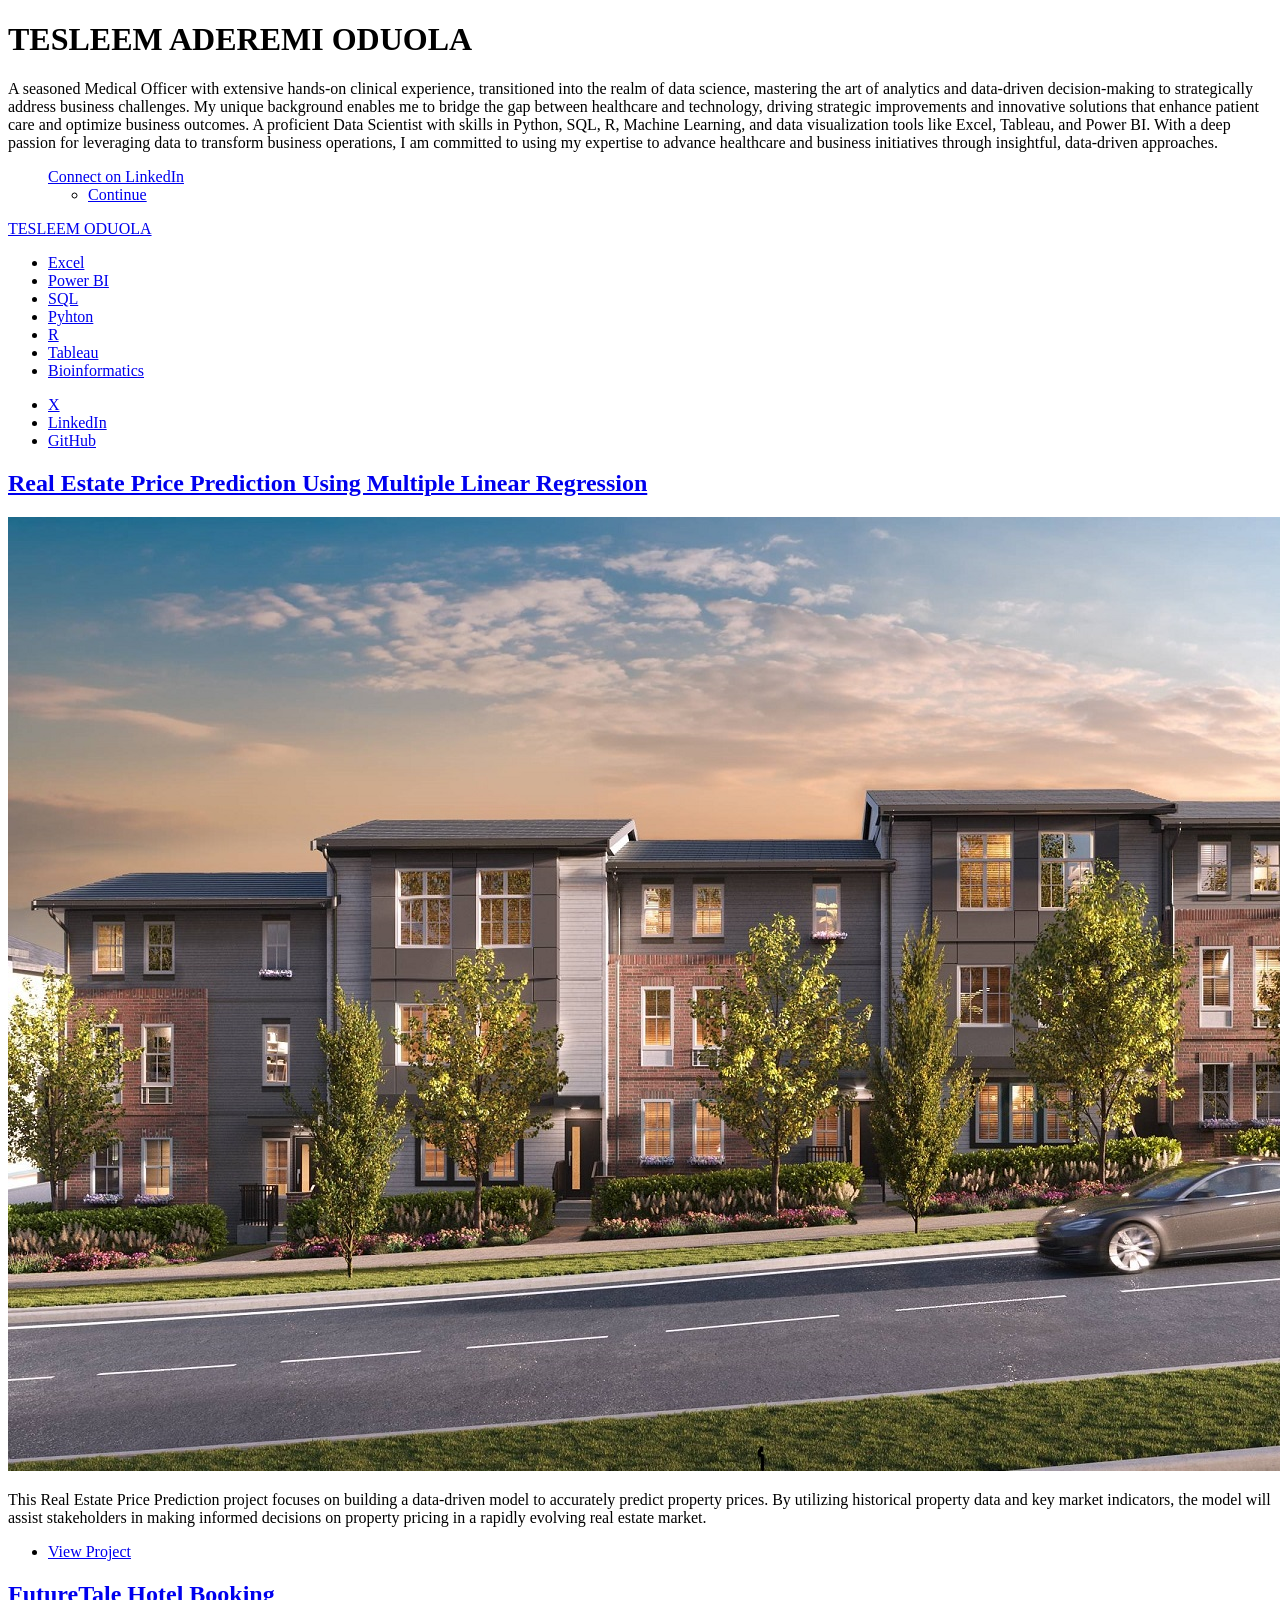
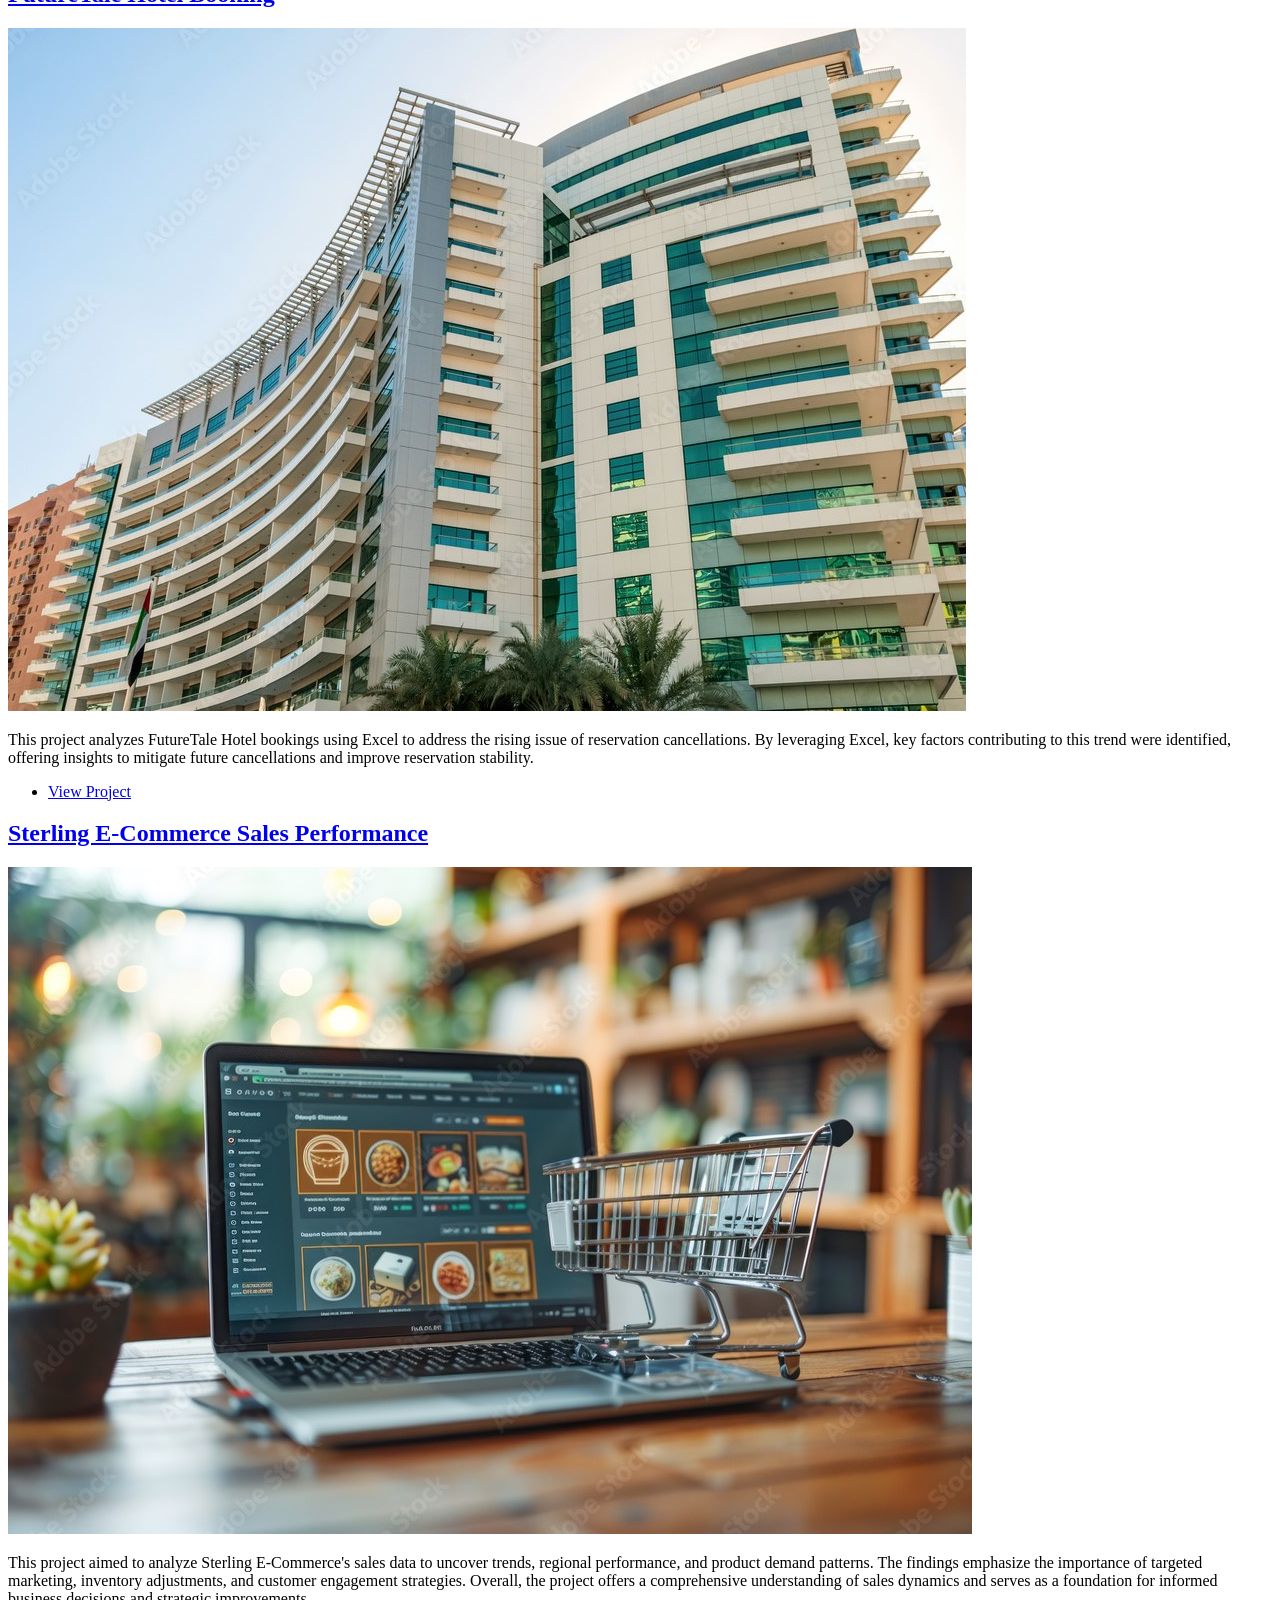
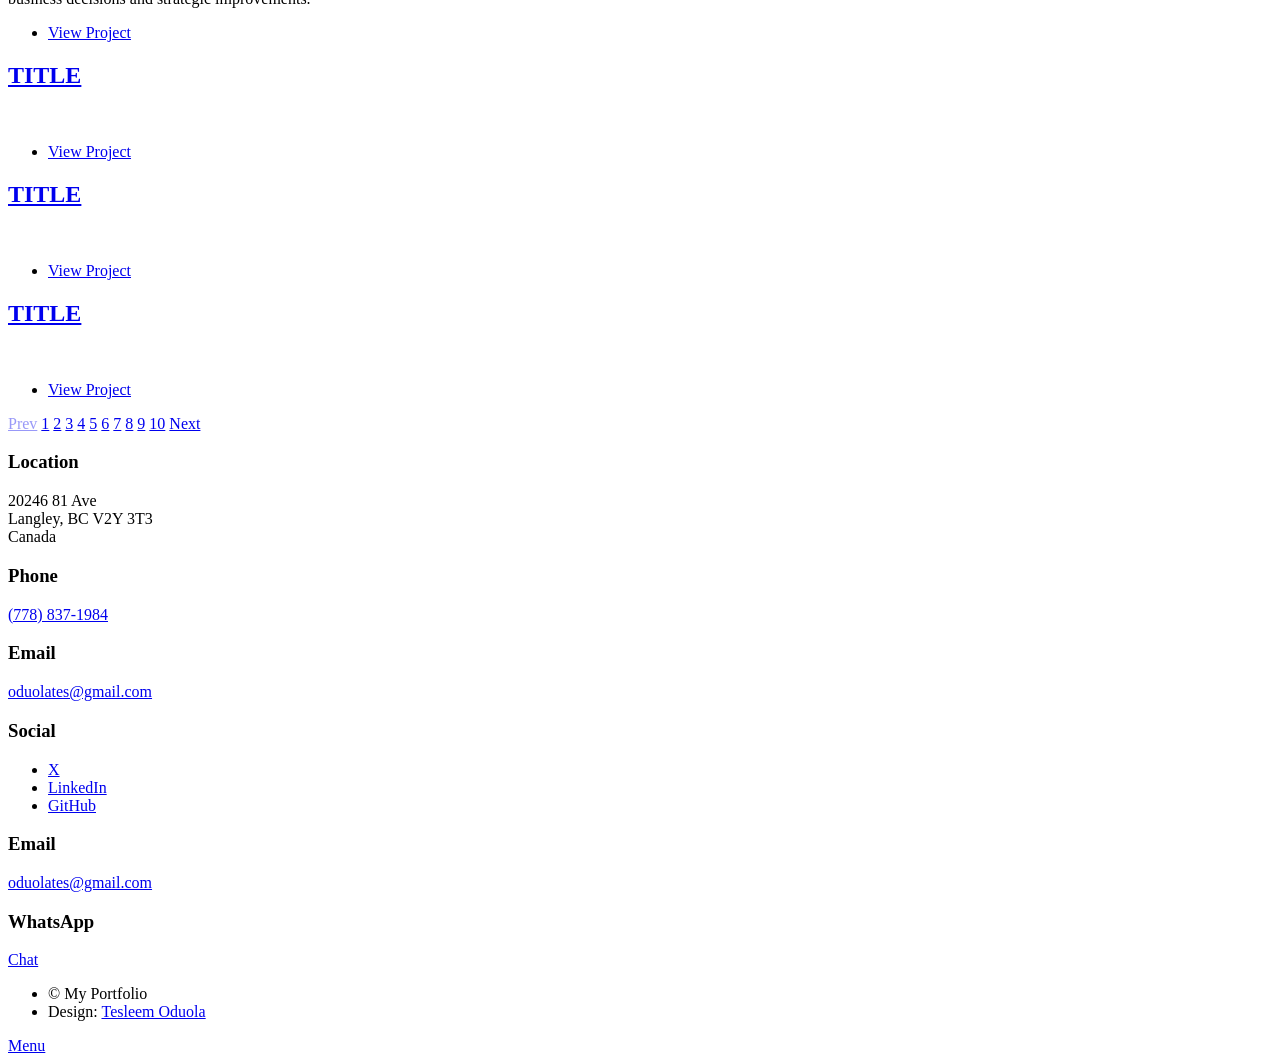
==== commit 841db08a: "Add files via upload" ====
--- a/index.html
+++ b/index.html
@@ -1,2112 +1,961 @@
-<!DOCTYPE HTML>
-<!--
-	Massively by HTML5 UP
-	html5up.net | @ajlkn
-	Free for personal and commercial use under the CCA 3.0 license (html5up.net/license)
--->
-<html>
-	<head>
-		<title>Tesleem Oduola Portfolio</title>
-		<meta charset="utf-8" />
-		<meta name="viewport" content="width=device-width, initial-scale=1, user-scalable=no" />
-		<link rel="stylesheet" href="assets/css/main.css" />
-		<noscript><link rel="stylesheet" href="assets/css/noscript.css" /></noscript>
-	
-<link rel="stylesheet" href="https://cdnjs.cloudflare.com/ajax/libs/font-awesome/6.5.0/css/all.min.css">
-<style>
-/* Option B v10 styles */
-body{font-family: 'Poppins', Arial, sans-serif;margin:0;color:#222;background:#fff;}
-header{position:sticky;top:0;z-index:999;background:rgba(0,0,0,0.6);color:#fff;padding:12px 20px;backdrop-filter: blur(4px);}
-.header-inner{max-width:1100px;margin:0 auto;display:flex;align-items:center;justify-content:space-between;}
-nav .links{list-style:none;margin:0;padding:0;display:flex;gap:10px;}
-nav .links li{display:inline-block;}
-nav .links a{color:#fff;text-decoration:none;padding:8px 12px;border-radius:6px;font-weight:600;opacity:0.95;}
-nav .links li.active a{background:rgba(255,255,255,0.08);}
-#intro{min-height:380px;display:flex;align-items:center;justify-content:center;text-align:center;background-size:cover;background-position:center;padding:40px 20px;color:#fff;}
-#intro .intro-inner{max-width:980px;}
-#intro h1{font-size:40px;margin:0 0 12px;font-weight:800;letter-spacing:1px;}
-#intro p{font-size:18px;line-height:1.6;margin:0;}
-.container{max-width:1100px;margin:40px auto;padding:0 18px;}
-.posts{display:grid;grid-template-columns:repeat(2,1fr);gap:28px;}
-.post-card{background:#fff;padding:22px;border:1px solid #eee;border-radius:6px;box-shadow:0 6px 20px rgba(0,0,0,0.04);}
-.footer{background:#222;color:#fff;padding:30px 18px;text-align:center;margin-top:60px;}
-@media(max-width:900px){.posts{grid-template-columns:1fr}.header-inner{padding:0 10px}#intro{padding:30px 12px}#intro h1{font-size:28px}}
-</style>
-
-<style>
-/* Header transparent -> solid on scroll */
-header{transition: background 300ms ease, box-shadow 300ms ease;}
-header.solid{background: #2b2f33; box-shadow: 0 4px 18px rgba(0,0,0,0.25);}
-.hamburger{display:none;cursor:pointer;padding:8px;border-radius:6px;}
-.hamburger .bar{width:22px;height:2px;background:#fff;margin:4px 0;transition:0.25s}
-nav.mobile-open{position:fixed;left:0;top:60px;right:0;background:rgba(0,0,0,0.95);padding:20px;display:block;}
-@media(max-width:900px){
-  nav .links{display:none}
-  .hamburger{display:block}
-  nav.mobile-open .links{display:block;flex-direction:column;gap:12px}
-}
-/* Project cards grid */
-.projects-grid{display:grid;grid-template-columns:repeat(3,1fr);gap:24px;margin-top:28px}
-@media(max-width:1100px){.projects-grid{grid-template-columns:repeat(2,1fr)}}
-@media(max-width:700px){.projects-grid{grid-template-columns:1fr}}
-.project-card{background:#fff;border-radius:8px;overflow:hidden;border:1px solid #eee;transition:transform .25s, box-shadow .25s;opacity:0;transform:translateY(18px);}
-.project-card.show{opacity:1;transform:none}
-.project-card img{width:100%;height:180px;object-fit:cover;display:block}
-.project-card .content{padding:16px}
-.project-card h3{margin:0 0 8px;font-size:18px}
-.project-card p{margin:0 0 12px;color:#444;font-size:14px;line-height:1.5}
-.project-card a.button{display:inline-block;padding:8px 12px;border-radius:6px;background:#0A2342;color:#fff;text-decoration:none;font-weight:700}
-</style>
-
-<link href="https://fonts.googleapis.com/css2?family=Poppins:wght@300;400;600;700;800&display=swap" rel="stylesheet">
-<style>
-
-/* Ensure header transparent initial state */
-header.transparent { background: rgba(0,0,0,0); box-shadow:none; }
-/* stronger overlay helper for intro when needed */
-#intro { background-repeat:no-repeat; background-size:cover; background-position:center; }
-/* ensure .intro-inner centers content and prevents left-aligned stacked text */
-#intro .intro-inner{ max-width:980px; margin:0 auto; padding:40px 20px; text-align:center; }
-
-</style>
-</head>
-	<body class="is-preload">
-
-		<!-- Wrapper -->
-			<div id="wrapper" class="fade-in">
-
-				<!-- Intro -->
-					<div id="intro" style="background-image: linear-gradient(rgba(0,0,0,0.55), rgba(0,0,0,0.55)), url('image/cover_excel.png');">
-  <div class="intro-inner">
-    <h1>TESLEEM ADEREMI ODUOLA</h1>
-    <p>A seasoned Medical Officer transitioned into data science and bioinformatics, combining clinical expertise with advanced analytics to address healthcare, research, and business challenges. Skilled in Python, SQL, R, Machine Learning, and data visualization tools such as Excel, Tableau, and Power BI. I am also proficient with bioinformatics tools and workflows including BLAST, FASTQC, genome annotation pipelines, molecular docking, and pathway/omics analysis platforms. I bridge the gap between medicine, technology, and biological data. With a passion for transforming clinical, biological, and operational insights, I am committed to advancing healthcare and biomedical innovation through data-driven approaches.</p>
-    <ul class="actions special">
-      <li><a href="https://www.linkedin.com/in/tesleemaderemioduola/" class="button">Connect on LinkedIn</a></li>
-      <li><a href="#header" class="button icon solid solo fa-arrow-down scrolly">Continue</a></li>
-    </ul>
-  </div>
-</div>
-<!-- Header -->
-					
-<header id="header" class="transparent">
-  <div class="header-inner">
-    <a href="index.html" class="logo">TESLEEM ODUOLA</a>
-    <div class="hamburger" id="hamburger" aria-label="menu" aria-expanded="false">
-      <div class="bar"></div><div class="bar"></div><div class="bar"></div>
-    </div>
-    <nav id="nav">
-      <ul class="links">
-        <li><a href="index.html">Excel</a></li>
-        <li><a href="powerbi.html">Power BI</a></li>
-        <li><a href="sql.html">SQL</a></li>
-        <li><a href="python.html">Python</a></li>
-        <li><a href="r.html">R</a></li>
-        <li><a href="tableau.html">Tableau</a></li>
-        <li><a href="bioinformatics.html">Bioinformatics</a></li>
-      </ul>
-    </nav>
-  </div>
-</header>
-
-
-				<!-- Nav -->
-					<nav id="nav">
-						<ul class="links">
-							<li class="active"><a href="index.html">Excel</a></li>
-							<li><a href="powerbi.html">Power BI</a></li>
-							<li><a href="sql.html">SQL</a></li>
-							<li><a href="python.html">Pyhton</a></li>
-							<li><a href="r.html">R</a></li>
-							<li><a href="tableau.html">Tableau</a></li>
-							<li><a href="bioinformatics.html">Bioinformatics</a></li>
-						</ul>
-						<ul class="icons">
-							<li><a href="https://www.x.com/oduolates" class="icon brands alt fa-twitter"><span class="label">X</span></a></li>
-                            <li><a href="https://www.linkedin.com/in/tesleemaderemioduola/" class="icon brands alt fa-linkedin"><span class="label">LinkedIn</span></a></li>
-                            <li><a href="https://github.com/Tesleemoduola" class="icon brands alt fa-github"><span class="label">GitHub</span></a></li>
-						</ul>
-					</nav>
-
-				<!-- Main -->
-					<div id="main">
-
-						
-
-						<!-- Posts -->
-							<section id="page1" class="posts">
-								<article>
-									
-<header id="header" class="transparent">
-  <div class="header-inner">
-    <a href="index.html" class="logo">TESLEEM ODUOLA</a>
-    <div class="hamburger" id="hamburger" aria-label="menu" aria-expanded="false">
-      <div class="bar"></div><div class="bar"></div><div class="bar"></div>
-    </div>
-    <nav id="nav">
-      <ul class="links">
-        <li><a href="index.html">Excel</a></li>
-        <li><a href="powerbi.html">Power BI</a></li>
-        <li><a href="sql.html">SQL</a></li>
-        <li><a href="python.html">Python</a></li>
-        <li><a href="r.html">R</a></li>
-        <li><a href="tableau.html">Tableau</a></li>
-        <li><a href="bioinformatics.html">Bioinformatics</a></li>
-      </ul>
-    </nav>
-  </div>
-</header>
-
-									<a href="https://github.com/Tesleemoduola/Real-Estate-Price-Prediction-Using-Multiple-Linear-Regression" class="image fit"><img src="image/housing_2.jpg" alt="" /></a>
-									<p>This Real Estate Price Prediction project focuses on building a data-driven model to accurately predict property prices. By utilizing historical property data and key market 
-									   indicators, the model will assist stakeholders in making informed decisions on property pricing in a rapidly evolving real estate market.</p>
-									<ul class="actions special">
-										<li><a href="https://github.com/Tesleemoduola/Real-Estate-Price-Prediction-Using-Multiple-Linear-Regression" class="button">View Project</a></li>
-									</ul>
-								</article>
-								<article>
-									
-<header id="header" class="transparent">
-  <div class="header-inner">
-    <a href="index.html" class="logo">TESLEEM ODUOLA</a>
-    <div class="hamburger" id="hamburger" aria-label="menu" aria-expanded="false">
-      <div class="bar"></div><div class="bar"></div><div class="bar"></div>
-    </div>
-    <nav id="nav">
-      <ul class="links">
-        <li><a href="index.html">Excel</a></li>
-        <li><a href="powerbi.html">Power BI</a></li>
-        <li><a href="sql.html">SQL</a></li>
-        <li><a href="python.html">Python</a></li>
-        <li><a href="r.html">R</a></li>
-        <li><a href="tableau.html">Tableau</a></li>
-        <li><a href="bioinformatics.html">Bioinformatics</a></li>
-      </ul>
-    </nav>
-  </div>
-</header>
-
-									<a href="https://github.com/Tesleemoduola/Analysis-of-FutureTale-Hotel-Bookings" class="image fit"><img src="image/hotel.jpg" alt="" /></a>
-									<p>This project analyzes FutureTale Hotel bookings using Excel to address the rising issue of reservation cancellations. By leveraging Excel, key factors contributing to this trend
-									   were identified, offering insights to mitigate future cancellations and improve reservation stability.</p>
-									<ul class="actions special">
-										<li><a href="https://github.com/Tesleemoduola/Analysis-of-FutureTale-Hotel-Bookings" class="button">View Project</a></li>
-									</ul>
-								</article>
-								<article>
-									
-<header id="header" class="transparent">
-  <div class="header-inner">
-    <a href="index.html" class="logo">TESLEEM ODUOLA</a>
-    <div class="hamburger" id="hamburger" aria-label="menu" aria-expanded="false">
-      <div class="bar"></div><div class="bar"></div><div class="bar"></div>
-    </div>
-    <nav id="nav">
-      <ul class="links">
-        <li><a href="index.html">Excel</a></li>
-        <li><a href="powerbi.html">Power BI</a></li>
-        <li><a href="sql.html">SQL</a></li>
-        <li><a href="python.html">Python</a></li>
-        <li><a href="r.html">R</a></li>
-        <li><a href="tableau.html">Tableau</a></li>
-        <li><a href="bioinformatics.html">Bioinformatics</a></li>
-      </ul>
-    </nav>
-  </div>
-</header>
-
-									<a href="https://github.com/Tesleemoduola/Sterling-E-Commerce-Sales-Performance-Analysis" class="image fit"><img src="image/commerce.jpg" alt="" /></a>
-									<p>This project aimed to analyze Sterling E-Commerce's sales data to uncover trends, regional performance, and product demand patterns. The findings emphasize the importance of 
-									   targeted marketing, inventory adjustments, and customer engagement strategies. Overall, the project offers a comprehensive understanding of sales dynamics and serves as a foundation for informed business decisions and strategic improvements.</p>
-									<ul class="actions special">
-										<li><a href="https://github.com/Tesleemoduola/Sterling-E-Commerce-Sales-Performance-Analysis" class="button">View Project</a></li>
-									</ul>
-								</article>
-								<article>
-									
-<header id="header" class="transparent">
-  <div class="header-inner">
-    <a href="index.html" class="logo">TESLEEM ODUOLA</a>
-    <div class="hamburger" id="hamburger" aria-label="menu" aria-expanded="false">
-      <div class="bar"></div><div class="bar"></div><div class="bar"></div>
-    </div>
-    <nav id="nav">
-      <ul class="links">
-        <li><a href="index.html">Excel</a></li>
-        <li><a href="powerbi.html">Power BI</a></li>
-        <li><a href="sql.html">SQL</a></li>
-        <li><a href="python.html">Python</a></li>
-        <li><a href="r.html">R</a></li>
-        <li><a href="tableau.html">Tableau</a></li>
-        <li><a href="bioinformatics.html">Bioinformatics</a></li>
-      </ul>
-    </nav>
-  </div>
-</header>
-
-									<a href="#" class="image fit"><img src="image/pic05.jpg" alt="" /></a>
-									<p> </p>
-									<ul class="actions special">
-										<li><a href="#" class="button">View Project</a></li>
-									</ul>
-								</article>
-								<article>
-									
-<header id="header" class="transparent">
-  <div class="header-inner">
-    <a href="index.html" class="logo">TESLEEM ODUOLA</a>
-    <div class="hamburger" id="hamburger" aria-label="menu" aria-expanded="false">
-      <div class="bar"></div><div class="bar"></div><div class="bar"></div>
-    </div>
-    <nav id="nav">
-      <ul class="links">
-        <li><a href="index.html">Excel</a></li>
-        <li><a href="powerbi.html">Power BI</a></li>
-        <li><a href="sql.html">SQL</a></li>
-        <li><a href="python.html">Python</a></li>
-        <li><a href="r.html">R</a></li>
-        <li><a href="tableau.html">Tableau</a></li>
-        <li><a href="bioinformatics.html">Bioinformatics</a></li>
-      </ul>
-    </nav>
-  </div>
-</header>
-
-									<a href="#" class="image fit"><img src="image/pic06.jpg" alt="" /></a>
-									<p> </p>
-									<ul class="actions special">
-										<li><a href="#" class="button">View Project</a></li>
-									</ul>
-								</article>
-								<article>
-									
-<header id="header" class="transparent">
-  <div class="header-inner">
-    <a href="index.html" class="logo">TESLEEM ODUOLA</a>
-    <div class="hamburger" id="hamburger" aria-label="menu" aria-expanded="false">
-      <div class="bar"></div><div class="bar"></div><div class="bar"></div>
-    </div>
-    <nav id="nav">
-      <ul class="links">
-        <li><a href="index.html">Excel</a></li>
-        <li><a href="powerbi.html">Power BI</a></li>
-        <li><a href="sql.html">SQL</a></li>
-        <li><a href="python.html">Python</a></li>
-        <li><a href="r.html">R</a></li>
-        <li><a href="tableau.html">Tableau</a></li>
-        <li><a href="bioinformatics.html">Bioinformatics</a></li>
-      </ul>
-    </nav>
-  </div>
-</header>
-
-									<a href="#" class="image fit"><img src="image/pic07.jpg" alt="" /></a>
-									<p> </p>
-									<ul class="actions special">
-										<li><a href="#" class="button">View Project</a></li>
-									</ul>
-								</article>
-							</section>
-
-							<section id="page2" class="posts" style="display:none;">
-								<article>
-									
-<header id="header" class="transparent">
-  <div class="header-inner">
-    <a href="index.html" class="logo">TESLEEM ODUOLA</a>
-    <div class="hamburger" id="hamburger" aria-label="menu" aria-expanded="false">
-      <div class="bar"></div><div class="bar"></div><div class="bar"></div>
-    </div>
-    <nav id="nav">
-      <ul class="links">
-        <li><a href="index.html">Excel</a></li>
-        <li><a href="powerbi.html">Power BI</a></li>
-        <li><a href="sql.html">SQL</a></li>
-        <li><a href="python.html">Python</a></li>
-        <li><a href="r.html">R</a></li>
-        <li><a href="tableau.html">Tableau</a></li>
-        <li><a href="bioinformatics.html">Bioinformatics</a></li>
-      </ul>
-    </nav>
-  </div>
-</header>
-
-									<a href="#" class="image fit"><img src="image/pic02.jpg" alt="" /></a>
-									<p> </p>
-									<ul class="actions special">
-										<li><a href="#" class="button">View Project</a></li>
-									</ul>
-								</article>
-								<article>
-									
-<header id="header" class="transparent">
-  <div class="header-inner">
-    <a href="index.html" class="logo">TESLEEM ODUOLA</a>
-    <div class="hamburger" id="hamburger" aria-label="menu" aria-expanded="false">
-      <div class="bar"></div><div class="bar"></div><div class="bar"></div>
-    </div>
-    <nav id="nav">
-      <ul class="links">
-        <li><a href="index.html">Excel</a></li>
-        <li><a href="powerbi.html">Power BI</a></li>
-        <li><a href="sql.html">SQL</a></li>
-        <li><a href="python.html">Python</a></li>
-        <li><a href="r.html">R</a></li>
-        <li><a href="tableau.html">Tableau</a></li>
-        <li><a href="bioinformatics.html">Bioinformatics</a></li>
-      </ul>
-    </nav>
-  </div>
-</header>
-
-									<a href="#" class="image fit"><img src="image/pic02.jpg" alt="" /></a>
-									<p> </p>
-									<ul class="actions special">
-										<li><a href="#" class="button">View Project</a></li>
-									</ul>
-								</article>
-								<article>
-									
-<header id="header" class="transparent">
-  <div class="header-inner">
-    <a href="index.html" class="logo">TESLEEM ODUOLA</a>
-    <div class="hamburger" id="hamburger" aria-label="menu" aria-expanded="false">
-      <div class="bar"></div><div class="bar"></div><div class="bar"></div>
-    </div>
-    <nav id="nav">
-      <ul class="links">
-        <li><a href="index.html">Excel</a></li>
-        <li><a href="powerbi.html">Power BI</a></li>
-        <li><a href="sql.html">SQL</a></li>
-        <li><a href="python.html">Python</a></li>
-        <li><a href="r.html">R</a></li>
-        <li><a href="tableau.html">Tableau</a></li>
-        <li><a href="bioinformatics.html">Bioinformatics</a></li>
-      </ul>
-    </nav>
-  </div>
-</header>
-
-									<a href="#" class="image fit"><img src="image/pic02.jpg" alt="" /></a>
-									<p> </p>
-									<ul class="actions special">
-										<li><a href="#" class="button">View Project</a></li>
-									</ul>
-								</article>
-								<article>
-									
-<header id="header" class="transparent">
-  <div class="header-inner">
-    <a href="index.html" class="logo">TESLEEM ODUOLA</a>
-    <div class="hamburger" id="hamburger" aria-label="menu" aria-expanded="false">
-      <div class="bar"></div><div class="bar"></div><div class="bar"></div>
-    </div>
-    <nav id="nav">
-      <ul class="links">
-        <li><a href="index.html">Excel</a></li>
-        <li><a href="powerbi.html">Power BI</a></li>
-        <li><a href="sql.html">SQL</a></li>
-        <li><a href="python.html">Python</a></li>
-        <li><a href="r.html">R</a></li>
-        <li><a href="tableau.html">Tableau</a></li>
-        <li><a href="bioinformatics.html">Bioinformatics</a></li>
-      </ul>
-    </nav>
-  </div>
-</header>
-
-									<a href="#" class="image fit"><img src="image/pic02.jpg" alt="" /></a>
-									<p> </p>
-									<ul class="actions special">
-										<li><a href="#" class="button">View Project</a></li>
-									</ul>
-								</article>
-								<article>
-									
-<header id="header" class="transparent">
-  <div class="header-inner">
-    <a href="index.html" class="logo">TESLEEM ODUOLA</a>
-    <div class="hamburger" id="hamburger" aria-label="menu" aria-expanded="false">
-      <div class="bar"></div><div class="bar"></div><div class="bar"></div>
-    </div>
-    <nav id="nav">
-      <ul class="links">
-        <li><a href="index.html">Excel</a></li>
-        <li><a href="powerbi.html">Power BI</a></li>
-        <li><a href="sql.html">SQL</a></li>
-        <li><a href="python.html">Python</a></li>
-        <li><a href="r.html">R</a></li>
-        <li><a href="tableau.html">Tableau</a></li>
-        <li><a href="bioinformatics.html">Bioinformatics</a></li>
-      </ul>
-    </nav>
-  </div>
-</header>
-
-									<a href="#" class="image fit"><img src="image/pic02.jpg" alt="" /></a>
-									<p> </p>
-									<ul class="actions special">
-										<li><a href="#" class="button">View Project</a></li>
-									</ul>
-								</article>
-								<article>
-									
-<header id="header" class="transparent">
-  <div class="header-inner">
-    <a href="index.html" class="logo">TESLEEM ODUOLA</a>
-    <div class="hamburger" id="hamburger" aria-label="menu" aria-expanded="false">
-      <div class="bar"></div><div class="bar"></div><div class="bar"></div>
-    </div>
-    <nav id="nav">
-      <ul class="links">
-        <li><a href="index.html">Excel</a></li>
-        <li><a href="powerbi.html">Power BI</a></li>
-        <li><a href="sql.html">SQL</a></li>
-        <li><a href="python.html">Python</a></li>
-        <li><a href="r.html">R</a></li>
-        <li><a href="tableau.html">Tableau</a></li>
-        <li><a href="bioinformatics.html">Bioinformatics</a></li>
-      </ul>
-    </nav>
-  </div>
-</header>
-
-									<a href="#" class="image fit"><img src="image/pic02.jpg" alt="" /></a>
-									<p> </p>
-									<ul class="actions special">
-										<li><a href="#" class="button">View Project</a></li>
-									</ul>
-								</article>
-							</section>
-							
-							<section id="page3" class="posts" style="display:none;">
-								<article>
-									
-<header id="header" class="transparent">
-  <div class="header-inner">
-    <a href="index.html" class="logo">TESLEEM ODUOLA</a>
-    <div class="hamburger" id="hamburger" aria-label="menu" aria-expanded="false">
-      <div class="bar"></div><div class="bar"></div><div class="bar"></div>
-    </div>
-    <nav id="nav">
-      <ul class="links">
-        <li><a href="index.html">Excel</a></li>
-        <li><a href="powerbi.html">Power BI</a></li>
-        <li><a href="sql.html">SQL</a></li>
-        <li><a href="python.html">Python</a></li>
-        <li><a href="r.html">R</a></li>
-        <li><a href="tableau.html">Tableau</a></li>
-        <li><a href="bioinformatics.html">Bioinformatics</a></li>
-      </ul>
-    </nav>
-  </div>
-</header>
-
-									<a href="#" class="image fit"><img src="image/pic02.jpg" alt="" /></a>
-									<p> </p>
-									<ul class="actions special">
-										<li><a href="#" class="button">View Project</a></li>
-									</ul>
-								</article>
-								<article>
-									
-<header id="header" class="transparent">
-  <div class="header-inner">
-    <a href="index.html" class="logo">TESLEEM ODUOLA</a>
-    <div class="hamburger" id="hamburger" aria-label="menu" aria-expanded="false">
-      <div class="bar"></div><div class="bar"></div><div class="bar"></div>
-    </div>
-    <nav id="nav">
-      <ul class="links">
-        <li><a href="index.html">Excel</a></li>
-        <li><a href="powerbi.html">Power BI</a></li>
-        <li><a href="sql.html">SQL</a></li>
-        <li><a href="python.html">Python</a></li>
-        <li><a href="r.html">R</a></li>
-        <li><a href="tableau.html">Tableau</a></li>
-        <li><a href="bioinformatics.html">Bioinformatics</a></li>
-      </ul>
-    </nav>
-  </div>
-</header>
-
-									<a href="#" class="image fit"><img src="image/pic02.jpg" alt="" /></a>
-									<p> </p>
-									<ul class="actions special">
-										<li><a href="#" class="button">View Project</a></li>
-									</ul>
-								</article>
-								<article>
-									
-<header id="header" class="transparent">
-  <div class="header-inner">
-    <a href="index.html" class="logo">TESLEEM ODUOLA</a>
-    <div class="hamburger" id="hamburger" aria-label="menu" aria-expanded="false">
-      <div class="bar"></div><div class="bar"></div><div class="bar"></div>
-    </div>
-    <nav id="nav">
-      <ul class="links">
-        <li><a href="index.html">Excel</a></li>
-        <li><a href="powerbi.html">Power BI</a></li>
-        <li><a href="sql.html">SQL</a></li>
-        <li><a href="python.html">Python</a></li>
-        <li><a href="r.html">R</a></li>
-        <li><a href="tableau.html">Tableau</a></li>
-        <li><a href="bioinformatics.html">Bioinformatics</a></li>
-      </ul>
-    </nav>
-  </div>
-</header>
-
-									<a href="#" class="image fit"><img src="image/pic02.jpg" alt="" /></a>
-									<p> </p>
-									<ul class="actions special">
-										<li><a href="#" class="button">View Project</a></li>
-									</ul>
-								</article>
-								<article>
-									
-<header id="header" class="transparent">
-  <div class="header-inner">
-    <a href="index.html" class="logo">TESLEEM ODUOLA</a>
-    <div class="hamburger" id="hamburger" aria-label="menu" aria-expanded="false">
-      <div class="bar"></div><div class="bar"></div><div class="bar"></div>
-    </div>
-    <nav id="nav">
-      <ul class="links">
-        <li><a href="index.html">Excel</a></li>
-        <li><a href="powerbi.html">Power BI</a></li>
-        <li><a href="sql.html">SQL</a></li>
-        <li><a href="python.html">Python</a></li>
-        <li><a href="r.html">R</a></li>
-        <li><a href="tableau.html">Tableau</a></li>
-        <li><a href="bioinformatics.html">Bioinformatics</a></li>
-      </ul>
-    </nav>
-  </div>
-</header>
-
-									<a href="#" class="image fit"><img src="image/pic02.jpg" alt="" /></a>
-									<p> </p>
-									<ul class="actions special">
-										<li><a href="#" class="button">View Project</a></li>
-									</ul>
-								</article>
-								<article>
-									
-<header id="header" class="transparent">
-  <div class="header-inner">
-    <a href="index.html" class="logo">TESLEEM ODUOLA</a>
-    <div class="hamburger" id="hamburger" aria-label="menu" aria-expanded="false">
-      <div class="bar"></div><div class="bar"></div><div class="bar"></div>
-    </div>
-    <nav id="nav">
-      <ul class="links">
-        <li><a href="index.html">Excel</a></li>
-        <li><a href="powerbi.html">Power BI</a></li>
-        <li><a href="sql.html">SQL</a></li>
-        <li><a href="python.html">Python</a></li>
-        <li><a href="r.html">R</a></li>
-        <li><a href="tableau.html">Tableau</a></li>
-        <li><a href="bioinformatics.html">Bioinformatics</a></li>
-      </ul>
-    </nav>
-  </div>
-</header>
-
-									<a href="#" class="image fit"><img src="image/pic02.jpg" alt="" /></a>
-									<p> </p>
-									<ul class="actions special">
-										<li><a href="#" class="button">View Project</a></li>
-									</ul>
-								</article>
-								<article>
-									
-<header id="header" class="transparent">
-  <div class="header-inner">
-    <a href="index.html" class="logo">TESLEEM ODUOLA</a>
-    <div class="hamburger" id="hamburger" aria-label="menu" aria-expanded="false">
-      <div class="bar"></div><div class="bar"></div><div class="bar"></div>
-    </div>
-    <nav id="nav">
-      <ul class="links">
-        <li><a href="index.html">Excel</a></li>
-        <li><a href="powerbi.html">Power BI</a></li>
-        <li><a href="sql.html">SQL</a></li>
-        <li><a href="python.html">Python</a></li>
-        <li><a href="r.html">R</a></li>
-        <li><a href="tableau.html">Tableau</a></li>
-        <li><a href="bioinformatics.html">Bioinformatics</a></li>
-      </ul>
-    </nav>
-  </div>
-</header>
-
-									<a href="#" class="image fit"><img src="image/pic02.jpg" alt="" /></a>
-									<p> </p>
-									<ul class="actions special">
-										<li><a href="#" class="button">View Project</a></li>
-									</ul>
-								</article>
-							</section>
-
-							<section id="page4" class="posts" style="display:none;">
-								<article>
-									
-<header id="header" class="transparent">
-  <div class="header-inner">
-    <a href="index.html" class="logo">TESLEEM ODUOLA</a>
-    <div class="hamburger" id="hamburger" aria-label="menu" aria-expanded="false">
-      <div class="bar"></div><div class="bar"></div><div class="bar"></div>
-    </div>
-    <nav id="nav">
-      <ul class="links">
-        <li><a href="index.html">Excel</a></li>
-        <li><a href="powerbi.html">Power BI</a></li>
-        <li><a href="sql.html">SQL</a></li>
-        <li><a href="python.html">Python</a></li>
-        <li><a href="r.html">R</a></li>
-        <li><a href="tableau.html">Tableau</a></li>
-        <li><a href="bioinformatics.html">Bioinformatics</a></li>
-      </ul>
-    </nav>
-  </div>
-</header>
-
-									<a href="#" class="image fit"><img src="image/pic02.jpg" alt="" /></a>
-									<p> </p>
-									<ul class="actions special">
-										<li><a href="#" class="button">View Project</a></li>
-									</ul>
-								</article>
-								<article>
-									
-<header id="header" class="transparent">
-  <div class="header-inner">
-    <a href="index.html" class="logo">TESLEEM ODUOLA</a>
-    <div class="hamburger" id="hamburger" aria-label="menu" aria-expanded="false">
-      <div class="bar"></div><div class="bar"></div><div class="bar"></div>
-    </div>
-    <nav id="nav">
-      <ul class="links">
-        <li><a href="index.html">Excel</a></li>
-        <li><a href="powerbi.html">Power BI</a></li>
-        <li><a href="sql.html">SQL</a></li>
-        <li><a href="python.html">Python</a></li>
-        <li><a href="r.html">R</a></li>
-        <li><a href="tableau.html">Tableau</a></li>
-        <li><a href="bioinformatics.html">Bioinformatics</a></li>
-      </ul>
-    </nav>
-  </div>
-</header>
-
-									<a href="#" class="image fit"><img src="image/pic02.jpg" alt="" /></a>
-									<p> </p>
-									<ul class="actions special">
-										<li><a href="#" class="button">View Project</a></li>
-									</ul>
-								</article>
-								<article>
-									
-<header id="header" class="transparent">
-  <div class="header-inner">
-    <a href="index.html" class="logo">TESLEEM ODUOLA</a>
-    <div class="hamburger" id="hamburger" aria-label="menu" aria-expanded="false">
-      <div class="bar"></div><div class="bar"></div><div class="bar"></div>
-    </div>
-    <nav id="nav">
-      <ul class="links">
-        <li><a href="index.html">Excel</a></li>
-        <li><a href="powerbi.html">Power BI</a></li>
-        <li><a href="sql.html">SQL</a></li>
-        <li><a href="python.html">Python</a></li>
-        <li><a href="r.html">R</a></li>
-        <li><a href="tableau.html">Tableau</a></li>
-        <li><a href="bioinformatics.html">Bioinformatics</a></li>
-      </ul>
-    </nav>
-  </div>
-</header>
-
-									<a href="#" class="image fit"><img src="image/pic02.jpg" alt="" /></a>
-									<p> </p>
-									<ul class="actions special">
-										<li><a href="#" class="button">View Project</a></li>
-									</ul>
-								</article>
-								<article>
-									
-<header id="header" class="transparent">
-  <div class="header-inner">
-    <a href="index.html" class="logo">TESLEEM ODUOLA</a>
-    <div class="hamburger" id="hamburger" aria-label="menu" aria-expanded="false">
-      <div class="bar"></div><div class="bar"></div><div class="bar"></div>
-    </div>
-    <nav id="nav">
-      <ul class="links">
-        <li><a href="index.html">Excel</a></li>
-        <li><a href="powerbi.html">Power BI</a></li>
-        <li><a href="sql.html">SQL</a></li>
-        <li><a href="python.html">Python</a></li>
-        <li><a href="r.html">R</a></li>
-        <li><a href="tableau.html">Tableau</a></li>
-        <li><a href="bioinformatics.html">Bioinformatics</a></li>
-      </ul>
-    </nav>
-  </div>
-</header>
-
-									<a href="#" class="image fit"><img src="image/pic02.jpg" alt="" /></a>
-									<p> </p>
-									<ul class="actions special">
-										<li><a href="#" class="button">View Project</a></li>
-									</ul>
-								</article>
-								<article>
-									
-<header id="header" class="transparent">
-  <div class="header-inner">
-    <a href="index.html" class="logo">TESLEEM ODUOLA</a>
-    <div class="hamburger" id="hamburger" aria-label="menu" aria-expanded="false">
-      <div class="bar"></div><div class="bar"></div><div class="bar"></div>
-    </div>
-    <nav id="nav">
-      <ul class="links">
-        <li><a href="index.html">Excel</a></li>
-        <li><a href="powerbi.html">Power BI</a></li>
-        <li><a href="sql.html">SQL</a></li>
-        <li><a href="python.html">Python</a></li>
-        <li><a href="r.html">R</a></li>
-        <li><a href="tableau.html">Tableau</a></li>
-        <li><a href="bioinformatics.html">Bioinformatics</a></li>
-      </ul>
-    </nav>
-  </div>
-</header>
-
-									<a href="#" class="image fit"><img src="image/pic02.jpg" alt="" /></a>
-									<p> </p>
-									<ul class="actions special">
-										<li><a href="#" class="button">View Project</a></li>
-									</ul>
-								</article>
-								<article>
-									
-<header id="header" class="transparent">
-  <div class="header-inner">
-    <a href="index.html" class="logo">TESLEEM ODUOLA</a>
-    <div class="hamburger" id="hamburger" aria-label="menu" aria-expanded="false">
-      <div class="bar"></div><div class="bar"></div><div class="bar"></div>
-    </div>
-    <nav id="nav">
-      <ul class="links">
-        <li><a href="index.html">Excel</a></li>
-        <li><a href="powerbi.html">Power BI</a></li>
-        <li><a href="sql.html">SQL</a></li>
-        <li><a href="python.html">Python</a></li>
-        <li><a href="r.html">R</a></li>
-        <li><a href="tableau.html">Tableau</a></li>
-        <li><a href="bioinformatics.html">Bioinformatics</a></li>
-      </ul>
-    </nav>
-  </div>
-</header>
-
-									<a href="#" class="image fit"><img src="image/pic02.jpg" alt="" /></a>
-									<p> </p>
-									<ul class="actions special">
-										<li><a href="#" class="button">View Project</a></li>
-									</ul>
-								</article>
-							</section>
-							
-							<section id="page5" class="posts" style="display:none;">
-								<article>
-									
-<header id="header" class="transparent">
-  <div class="header-inner">
-    <a href="index.html" class="logo">TESLEEM ODUOLA</a>
-    <div class="hamburger" id="hamburger" aria-label="menu" aria-expanded="false">
-      <div class="bar"></div><div class="bar"></div><div class="bar"></div>
-    </div>
-    <nav id="nav">
-      <ul class="links">
-        <li><a href="index.html">Excel</a></li>
-        <li><a href="powerbi.html">Power BI</a></li>
-        <li><a href="sql.html">SQL</a></li>
-        <li><a href="python.html">Python</a></li>
-        <li><a href="r.html">R</a></li>
-        <li><a href="tableau.html">Tableau</a></li>
-        <li><a href="bioinformatics.html">Bioinformatics</a></li>
-      </ul>
-    </nav>
-  </div>
-</header>
-
-									<a href="#" class="image fit"><img src="image/pic02.jpg" alt="" /></a>
-									<p> </p>
-									<ul class="actions special">
-										<li><a href="#" class="button">View Project</a></li>
-									</ul>
-								</article>
-								<article>
-									
-<header id="header" class="transparent">
-  <div class="header-inner">
-    <a href="index.html" class="logo">TESLEEM ODUOLA</a>
-    <div class="hamburger" id="hamburger" aria-label="menu" aria-expanded="false">
-      <div class="bar"></div><div class="bar"></div><div class="bar"></div>
-    </div>
-    <nav id="nav">
-      <ul class="links">
-        <li><a href="index.html">Excel</a></li>
-        <li><a href="powerbi.html">Power BI</a></li>
-        <li><a href="sql.html">SQL</a></li>
-        <li><a href="python.html">Python</a></li>
-        <li><a href="r.html">R</a></li>
-        <li><a href="tableau.html">Tableau</a></li>
-        <li><a href="bioinformatics.html">Bioinformatics</a></li>
-      </ul>
-    </nav>
-  </div>
-</header>
-
-									<a href="#" class="image fit"><img src="image/pic02.jpg" alt="" /></a>
-									<p> </p>
-									<ul class="actions special">
-										<li><a href="#" class="button">View Project</a></li>
-									</ul>
-								</article>
-								<article>
-									
-<header id="header" class="transparent">
-  <div class="header-inner">
-    <a href="index.html" class="logo">TESLEEM ODUOLA</a>
-    <div class="hamburger" id="hamburger" aria-label="menu" aria-expanded="false">
-      <div class="bar"></div><div class="bar"></div><div class="bar"></div>
-    </div>
-    <nav id="nav">
-      <ul class="links">
-        <li><a href="index.html">Excel</a></li>
-        <li><a href="powerbi.html">Power BI</a></li>
-        <li><a href="sql.html">SQL</a></li>
-        <li><a href="python.html">Python</a></li>
-        <li><a href="r.html">R</a></li>
-        <li><a href="tableau.html">Tableau</a></li>
-        <li><a href="bioinformatics.html">Bioinformatics</a></li>
-      </ul>
-    </nav>
-  </div>
-</header>
-
-									<a href="#" class="image fit"><img src="image/pic02.jpg" alt="" /></a>
-									<p> </p>
-									<ul class="actions special">
-										<li><a href="#" class="button">View Project</a></li>
-									</ul>
-								</article>
-								<article>
-									
-<header id="header" class="transparent">
-  <div class="header-inner">
-    <a href="index.html" class="logo">TESLEEM ODUOLA</a>
-    <div class="hamburger" id="hamburger" aria-label="menu" aria-expanded="false">
-      <div class="bar"></div><div class="bar"></div><div class="bar"></div>
-    </div>
-    <nav id="nav">
-      <ul class="links">
-        <li><a href="index.html">Excel</a></li>
-        <li><a href="powerbi.html">Power BI</a></li>
-        <li><a href="sql.html">SQL</a></li>
-        <li><a href="python.html">Python</a></li>
-        <li><a href="r.html">R</a></li>
-        <li><a href="tableau.html">Tableau</a></li>
-        <li><a href="bioinformatics.html">Bioinformatics</a></li>
-      </ul>
-    </nav>
-  </div>
-</header>
-
-									<a href="#" class="image fit"><img src="image/pic02.jpg" alt="" /></a>
-									<p> </p>
-									<ul class="actions special">
-										<li><a href="#" class="button">View Project</a></li>
-									</ul>
-								</article>
-								<article>
-									
-<header id="header" class="transparent">
-  <div class="header-inner">
-    <a href="index.html" class="logo">TESLEEM ODUOLA</a>
-    <div class="hamburger" id="hamburger" aria-label="menu" aria-expanded="false">
-      <div class="bar"></div><div class="bar"></div><div class="bar"></div>
-    </div>
-    <nav id="nav">
-      <ul class="links">
-        <li><a href="index.html">Excel</a></li>
-        <li><a href="powerbi.html">Power BI</a></li>
-        <li><a href="sql.html">SQL</a></li>
-        <li><a href="python.html">Python</a></li>
-        <li><a href="r.html">R</a></li>
-        <li><a href="tableau.html">Tableau</a></li>
-        <li><a href="bioinformatics.html">Bioinformatics</a></li>
-      </ul>
-    </nav>
-  </div>
-</header>
-
-									<a href="#" class="image fit"><img src="image/pic02.jpg" alt="" /></a>
-									<p> </p>
-									<ul class="actions special">
-										<li><a href="#" class="button">View Project</a></li>
-									</ul>
-								</article>
-								<article>
-									
-<header id="header" class="transparent">
-  <div class="header-inner">
-    <a href="index.html" class="logo">TESLEEM ODUOLA</a>
-    <div class="hamburger" id="hamburger" aria-label="menu" aria-expanded="false">
-      <div class="bar"></div><div class="bar"></div><div class="bar"></div>
-    </div>
-    <nav id="nav">
-      <ul class="links">
-        <li><a href="index.html">Excel</a></li>
-        <li><a href="powerbi.html">Power BI</a></li>
-        <li><a href="sql.html">SQL</a></li>
-        <li><a href="python.html">Python</a></li>
-        <li><a href="r.html">R</a></li>
-        <li><a href="tableau.html">Tableau</a></li>
-        <li><a href="bioinformatics.html">Bioinformatics</a></li>
-      </ul>
-    </nav>
-  </div>
-</header>
-
-									<a href="#" class="image fit"><img src="image/pic02.jpg" alt="" /></a>
-									<p> </p>
-									<ul class="actions special">
-										<li><a href="#" class="button">View Project</a></li>
-									</ul>
-								</article>
-							</section>
-							
-							<section id="page6" class="posts" style="display:none;">
-								<article>
-									
-<header id="header" class="transparent">
-  <div class="header-inner">
-    <a href="index.html" class="logo">TESLEEM ODUOLA</a>
-    <div class="hamburger" id="hamburger" aria-label="menu" aria-expanded="false">
-      <div class="bar"></div><div class="bar"></div><div class="bar"></div>
-    </div>
-    <nav id="nav">
-      <ul class="links">
-        <li><a href="index.html">Excel</a></li>
-        <li><a href="powerbi.html">Power BI</a></li>
-        <li><a href="sql.html">SQL</a></li>
-        <li><a href="python.html">Python</a></li>
-        <li><a href="r.html">R</a></li>
-        <li><a href="tableau.html">Tableau</a></li>
-        <li><a href="bioinformatics.html">Bioinformatics</a></li>
-      </ul>
-    </nav>
-  </div>
-</header>
-
-									<a href="#" class="image fit"><img src="image/pic02.jpg" alt="" /></a>
-									<p> </p>
-									<ul class="actions special">
-										<li><a href="#" class="button">View Project</a></li>
-									</ul>
-								</article>
-								<article>
-									
-<header id="header" class="transparent">
-  <div class="header-inner">
-    <a href="index.html" class="logo">TESLEEM ODUOLA</a>
-    <div class="hamburger" id="hamburger" aria-label="menu" aria-expanded="false">
-      <div class="bar"></div><div class="bar"></div><div class="bar"></div>
-    </div>
-    <nav id="nav">
-      <ul class="links">
-        <li><a href="index.html">Excel</a></li>
-        <li><a href="powerbi.html">Power BI</a></li>
-        <li><a href="sql.html">SQL</a></li>
-        <li><a href="python.html">Python</a></li>
-        <li><a href="r.html">R</a></li>
-        <li><a href="tableau.html">Tableau</a></li>
-        <li><a href="bioinformatics.html">Bioinformatics</a></li>
-      </ul>
-    </nav>
-  </div>
-</header>
-
-									<a href="#" class="image fit"><img src="image/pic02.jpg" alt="" /></a>
-									<p> </p>
-									<ul class="actions special">
-										<li><a href="#" class="button">View Project</a></li>
-									</ul>
-								</article>
-								<article>
-									
-<header id="header" class="transparent">
-  <div class="header-inner">
-    <a href="index.html" class="logo">TESLEEM ODUOLA</a>
-    <div class="hamburger" id="hamburger" aria-label="menu" aria-expanded="false">
-      <div class="bar"></div><div class="bar"></div><div class="bar"></div>
-    </div>
-    <nav id="nav">
-      <ul class="links">
-        <li><a href="index.html">Excel</a></li>
-        <li><a href="powerbi.html">Power BI</a></li>
-        <li><a href="sql.html">SQL</a></li>
-        <li><a href="python.html">Python</a></li>
-        <li><a href="r.html">R</a></li>
-        <li><a href="tableau.html">Tableau</a></li>
-        <li><a href="bioinformatics.html">Bioinformatics</a></li>
-      </ul>
-    </nav>
-  </div>
-</header>
-
-									<a href="#" class="image fit"><img src="image/pic02.jpg" alt="" /></a>
-									<p> </p>
-									<ul class="actions special">
-										<li><a href="#" class="button">View Project</a></li>
-									</ul>
-								</article>
-								<article>
-									
-<header id="header" class="transparent">
-  <div class="header-inner">
-    <a href="index.html" class="logo">TESLEEM ODUOLA</a>
-    <div class="hamburger" id="hamburger" aria-label="menu" aria-expanded="false">
-      <div class="bar"></div><div class="bar"></div><div class="bar"></div>
-    </div>
-    <nav id="nav">
-      <ul class="links">
-        <li><a href="index.html">Excel</a></li>
-        <li><a href="powerbi.html">Power BI</a></li>
-        <li><a href="sql.html">SQL</a></li>
-        <li><a href="python.html">Python</a></li>
-        <li><a href="r.html">R</a></li>
-        <li><a href="tableau.html">Tableau</a></li>
-        <li><a href="bioinformatics.html">Bioinformatics</a></li>
-      </ul>
-    </nav>
-  </div>
-</header>
-
-									<a href="#" class="image fit"><img src="image/pic02.jpg" alt="" /></a>
-									<p> </p>
-									<ul class="actions special">
-										<li><a href="#" class="button">View Project</a></li>
-									</ul>
-								</article>
-								<article>
-									
-<header id="header" class="transparent">
-  <div class="header-inner">
-    <a href="index.html" class="logo">TESLEEM ODUOLA</a>
-    <div class="hamburger" id="hamburger" aria-label="menu" aria-expanded="false">
-      <div class="bar"></div><div class="bar"></div><div class="bar"></div>
-    </div>
-    <nav id="nav">
-      <ul class="links">
-        <li><a href="index.html">Excel</a></li>
-        <li><a href="powerbi.html">Power BI</a></li>
-        <li><a href="sql.html">SQL</a></li>
-        <li><a href="python.html">Python</a></li>
-        <li><a href="r.html">R</a></li>
-        <li><a href="tableau.html">Tableau</a></li>
-        <li><a href="bioinformatics.html">Bioinformatics</a></li>
-      </ul>
-    </nav>
-  </div>
-</header>
-
-									<a href="#" class="image fit"><img src="image/pic02.jpg" alt="" /></a>
-									<p> </p>
-									<ul class="actions special">
-										<li><a href="#" class="button">View Project</a></li>
-									</ul>
-								</article>
-								<article>
-									
-<header id="header" class="transparent">
-  <div class="header-inner">
-    <a href="index.html" class="logo">TESLEEM ODUOLA</a>
-    <div class="hamburger" id="hamburger" aria-label="menu" aria-expanded="false">
-      <div class="bar"></div><div class="bar"></div><div class="bar"></div>
-    </div>
-    <nav id="nav">
-      <ul class="links">
-        <li><a href="index.html">Excel</a></li>
-        <li><a href="powerbi.html">Power BI</a></li>
-        <li><a href="sql.html">SQL</a></li>
-        <li><a href="python.html">Python</a></li>
-        <li><a href="r.html">R</a></li>
-        <li><a href="tableau.html">Tableau</a></li>
-        <li><a href="bioinformatics.html">Bioinformatics</a></li>
-      </ul>
-    </nav>
-  </div>
-</header>
-
-									<a href="#" class="image fit"><img src="image/pic02.jpg" alt="" /></a>
-									<p> </p>
-									<ul class="actions special">
-										<li><a href="#" class="button">View Project</a></li>
-									</ul>
-								</article>
-							</section>
-							
-							<section id="page7" class="posts" style="display:none;">
-								<article>
-									
-<header id="header" class="transparent">
-  <div class="header-inner">
-    <a href="index.html" class="logo">TESLEEM ODUOLA</a>
-    <div class="hamburger" id="hamburger" aria-label="menu" aria-expanded="false">
-      <div class="bar"></div><div class="bar"></div><div class="bar"></div>
-    </div>
-    <nav id="nav">
-      <ul class="links">
-        <li><a href="index.html">Excel</a></li>
-        <li><a href="powerbi.html">Power BI</a></li>
-        <li><a href="sql.html">SQL</a></li>
-        <li><a href="python.html">Python</a></li>
-        <li><a href="r.html">R</a></li>
-        <li><a href="tableau.html">Tableau</a></li>
-        <li><a href="bioinformatics.html">Bioinformatics</a></li>
-      </ul>
-    </nav>
-  </div>
-</header>
-
-									<a href="#" class="image fit"><img src="image/pic02.jpg" alt="" /></a>
-									<p> </p>
-									<ul class="actions special">
-										<li><a href="#" class="button">View Project</a></li>
-									</ul>
-								</article>
-								<article>
-									
-<header id="header" class="transparent">
-  <div class="header-inner">
-    <a href="index.html" class="logo">TESLEEM ODUOLA</a>
-    <div class="hamburger" id="hamburger" aria-label="menu" aria-expanded="false">
-      <div class="bar"></div><div class="bar"></div><div class="bar"></div>
-    </div>
-    <nav id="nav">
-      <ul class="links">
-        <li><a href="index.html">Excel</a></li>
-        <li><a href="powerbi.html">Power BI</a></li>
-        <li><a href="sql.html">SQL</a></li>
-        <li><a href="python.html">Python</a></li>
-        <li><a href="r.html">R</a></li>
-        <li><a href="tableau.html">Tableau</a></li>
-        <li><a href="bioinformatics.html">Bioinformatics</a></li>
-      </ul>
-    </nav>
-  </div>
-</header>
-
-									<a href="#" class="image fit"><img src="image/pic02.jpg" alt="" /></a>
-									<p> </p>
-									<ul class="actions special">
-										<li><a href="#" class="button">View Project</a></li>
-									</ul>
-								</article>
-								<article>
-									
-<header id="header" class="transparent">
-  <div class="header-inner">
-    <a href="index.html" class="logo">TESLEEM ODUOLA</a>
-    <div class="hamburger" id="hamburger" aria-label="menu" aria-expanded="false">
-      <div class="bar"></div><div class="bar"></div><div class="bar"></div>
-    </div>
-    <nav id="nav">
-      <ul class="links">
-        <li><a href="index.html">Excel</a></li>
-        <li><a href="powerbi.html">Power BI</a></li>
-        <li><a href="sql.html">SQL</a></li>
-        <li><a href="python.html">Python</a></li>
-        <li><a href="r.html">R</a></li>
-        <li><a href="tableau.html">Tableau</a></li>
-        <li><a href="bioinformatics.html">Bioinformatics</a></li>
-      </ul>
-    </nav>
-  </div>
-</header>
-
-									<a href="#" class="image fit"><img src="image/pic02.jpg" alt="" /></a>
-									<p> </p>
-									<ul class="actions special">
-										<li><a href="#" class="button">View Project</a></li>
-									</ul>
-								</article>
-								<article>
-									
-<header id="header" class="transparent">
-  <div class="header-inner">
-    <a href="index.html" class="logo">TESLEEM ODUOLA</a>
-    <div class="hamburger" id="hamburger" aria-label="menu" aria-expanded="false">
-      <div class="bar"></div><div class="bar"></div><div class="bar"></div>
-    </div>
-    <nav id="nav">
-      <ul class="links">
-        <li><a href="index.html">Excel</a></li>
-        <li><a href="powerbi.html">Power BI</a></li>
-        <li><a href="sql.html">SQL</a></li>
-        <li><a href="python.html">Python</a></li>
-        <li><a href="r.html">R</a></li>
-        <li><a href="tableau.html">Tableau</a></li>
-        <li><a href="bioinformatics.html">Bioinformatics</a></li>
-      </ul>
-    </nav>
-  </div>
-</header>
-
-									<a href="#" class="image fit"><img src="image/pic02.jpg" alt="" /></a>
-									<p> </p>
-									<ul class="actions special">
-										<li><a href="#" class="button">View Project</a></li>
-									</ul>
-								</article>
-								<article>
-									
-<header id="header" class="transparent">
-  <div class="header-inner">
-    <a href="index.html" class="logo">TESLEEM ODUOLA</a>
-    <div class="hamburger" id="hamburger" aria-label="menu" aria-expanded="false">
-      <div class="bar"></div><div class="bar"></div><div class="bar"></div>
-    </div>
-    <nav id="nav">
-      <ul class="links">
-        <li><a href="index.html">Excel</a></li>
-        <li><a href="powerbi.html">Power BI</a></li>
-        <li><a href="sql.html">SQL</a></li>
-        <li><a href="python.html">Python</a></li>
-        <li><a href="r.html">R</a></li>
-        <li><a href="tableau.html">Tableau</a></li>
-        <li><a href="bioinformatics.html">Bioinformatics</a></li>
-      </ul>
-    </nav>
-  </div>
-</header>
-
-									<a href="#" class="image fit"><img src="image/pic02.jpg" alt="" /></a>
-									<p> </p>
-									<ul class="actions special">
-										<li><a href="#" class="button">View Project</a></li>
-									</ul>
-								</article>
-								<article>
-									
-<header id="header" class="transparent">
-  <div class="header-inner">
-    <a href="index.html" class="logo">TESLEEM ODUOLA</a>
-    <div class="hamburger" id="hamburger" aria-label="menu" aria-expanded="false">
-      <div class="bar"></div><div class="bar"></div><div class="bar"></div>
-    </div>
-    <nav id="nav">
-      <ul class="links">
-        <li><a href="index.html">Excel</a></li>
-        <li><a href="powerbi.html">Power BI</a></li>
-        <li><a href="sql.html">SQL</a></li>
-        <li><a href="python.html">Python</a></li>
-        <li><a href="r.html">R</a></li>
-        <li><a href="tableau.html">Tableau</a></li>
-        <li><a href="bioinformatics.html">Bioinformatics</a></li>
-      </ul>
-    </nav>
-  </div>
-</header>
-
-									<a href="#" class="image fit"><img src="image/pic02.jpg" alt="" /></a>
-									<p> </p>
-									<ul class="actions special">
-										<li><a href="#" class="button">View Project</a></li>
-									</ul>
-								</article>
-							</section>
-							
-							<section id="page8" class="posts" style="display:none;">
-								<article>
-									
-<header id="header" class="transparent">
-  <div class="header-inner">
-    <a href="index.html" class="logo">TESLEEM ODUOLA</a>
-    <div class="hamburger" id="hamburger" aria-label="menu" aria-expanded="false">
-      <div class="bar"></div><div class="bar"></div><div class="bar"></div>
-    </div>
-    <nav id="nav">
-      <ul class="links">
-        <li><a href="index.html">Excel</a></li>
-        <li><a href="powerbi.html">Power BI</a></li>
-        <li><a href="sql.html">SQL</a></li>
-        <li><a href="python.html">Python</a></li>
-        <li><a href="r.html">R</a></li>
-        <li><a href="tableau.html">Tableau</a></li>
-        <li><a href="bioinformatics.html">Bioinformatics</a></li>
-      </ul>
-    </nav>
-  </div>
-</header>
-
-									<a href="#" class="image fit"><img src="image/pic02.jpg" alt="" /></a>
-									<p> </p>
-									<ul class="actions special">
-										<li><a href="#" class="button">View Project</a></li>
-									</ul>
-								</article>
-								<article>
-									
-<header id="header" class="transparent">
-  <div class="header-inner">
-    <a href="index.html" class="logo">TESLEEM ODUOLA</a>
-    <div class="hamburger" id="hamburger" aria-label="menu" aria-expanded="false">
-      <div class="bar"></div><div class="bar"></div><div class="bar"></div>
-    </div>
-    <nav id="nav">
-      <ul class="links">
-        <li><a href="index.html">Excel</a></li>
-        <li><a href="powerbi.html">Power BI</a></li>
-        <li><a href="sql.html">SQL</a></li>
-        <li><a href="python.html">Python</a></li>
-        <li><a href="r.html">R</a></li>
-        <li><a href="tableau.html">Tableau</a></li>
-        <li><a href="bioinformatics.html">Bioinformatics</a></li>
-      </ul>
-    </nav>
-  </div>
-</header>
-
-									<a href="#" class="image fit"><img src="image/pic02.jpg" alt="" /></a>
-									<p> </p>
-									<ul class="actions special">
-										<li><a href="#" class="button">View Project</a></li>
-									</ul>
-								</article>
-								<article>
-									
-<header id="header" class="transparent">
-  <div class="header-inner">
-    <a href="index.html" class="logo">TESLEEM ODUOLA</a>
-    <div class="hamburger" id="hamburger" aria-label="menu" aria-expanded="false">
-      <div class="bar"></div><div class="bar"></div><div class="bar"></div>
-    </div>
-    <nav id="nav">
-      <ul class="links">
-        <li><a href="index.html">Excel</a></li>
-        <li><a href="powerbi.html">Power BI</a></li>
-        <li><a href="sql.html">SQL</a></li>
-        <li><a href="python.html">Python</a></li>
-        <li><a href="r.html">R</a></li>
-        <li><a href="tableau.html">Tableau</a></li>
-        <li><a href="bioinformatics.html">Bioinformatics</a></li>
-      </ul>
-    </nav>
-  </div>
-</header>
-
-									<a href="#" class="image fit"><img src="image/pic02.jpg" alt="" /></a>
-									<p> </p>
-									<ul class="actions special">
-										<li><a href="#" class="button">View Project</a></li>
-									</ul>
-								</article>
-								<article>
-									
-<header id="header" class="transparent">
-  <div class="header-inner">
-    <a href="index.html" class="logo">TESLEEM ODUOLA</a>
-    <div class="hamburger" id="hamburger" aria-label="menu" aria-expanded="false">
-      <div class="bar"></div><div class="bar"></div><div class="bar"></div>
-    </div>
-    <nav id="nav">
-      <ul class="links">
-        <li><a href="index.html">Excel</a></li>
-        <li><a href="powerbi.html">Power BI</a></li>
-        <li><a href="sql.html">SQL</a></li>
-        <li><a href="python.html">Python</a></li>
-        <li><a href="r.html">R</a></li>
-        <li><a href="tableau.html">Tableau</a></li>
-        <li><a href="bioinformatics.html">Bioinformatics</a></li>
-      </ul>
-    </nav>
-  </div>
-</header>
-
-									<a href="#" class="image fit"><img src="image/pic02.jpg" alt="" /></a>
-									<p> </p>
-									<ul class="actions special">
-										<li><a href="#" class="button">View Project</a></li>
-									</ul>
-								</article>
-								<article>
-									
-<header id="header" class="transparent">
-  <div class="header-inner">
-    <a href="index.html" class="logo">TESLEEM ODUOLA</a>
-    <div class="hamburger" id="hamburger" aria-label="menu" aria-expanded="false">
-      <div class="bar"></div><div class="bar"></div><div class="bar"></div>
-    </div>
-    <nav id="nav">
-      <ul class="links">
-        <li><a href="index.html">Excel</a></li>
-        <li><a href="powerbi.html">Power BI</a></li>
-        <li><a href="sql.html">SQL</a></li>
-        <li><a href="python.html">Python</a></li>
-        <li><a href="r.html">R</a></li>
-        <li><a href="tableau.html">Tableau</a></li>
-        <li><a href="bioinformatics.html">Bioinformatics</a></li>
-      </ul>
-    </nav>
-  </div>
-</header>
-
-									<a href="#" class="image fit"><img src="image/pic02.jpg" alt="" /></a>
-									<p> </p>
-									<ul class="actions special">
-										<li><a href="#" class="button">View Project</a></li>
-									</ul>
-								</article>
-								<article>
-									
-<header id="header" class="transparent">
-  <div class="header-inner">
-    <a href="index.html" class="logo">TESLEEM ODUOLA</a>
-    <div class="hamburger" id="hamburger" aria-label="menu" aria-expanded="false">
-      <div class="bar"></div><div class="bar"></div><div class="bar"></div>
-    </div>
-    <nav id="nav">
-      <ul class="links">
-        <li><a href="index.html">Excel</a></li>
-        <li><a href="powerbi.html">Power BI</a></li>
-        <li><a href="sql.html">SQL</a></li>
-        <li><a href="python.html">Python</a></li>
-        <li><a href="r.html">R</a></li>
-        <li><a href="tableau.html">Tableau</a></li>
-        <li><a href="bioinformatics.html">Bioinformatics</a></li>
-      </ul>
-    </nav>
-  </div>
-</header>
-
-									<a href="#" class="image fit"><img src="image/pic02.jpg" alt="" /></a>
-									<p> </p>
-									<ul class="actions special">
-										<li><a href="#" class="button">View Project</a></li>
-									</ul>
-								</article>
-							</section>
-							
-							<section id="page9" class="posts" style="display:none;">
-								<article>
-									
-<header id="header" class="transparent">
-  <div class="header-inner">
-    <a href="index.html" class="logo">TESLEEM ODUOLA</a>
-    <div class="hamburger" id="hamburger" aria-label="menu" aria-expanded="false">
-      <div class="bar"></div><div class="bar"></div><div class="bar"></div>
-    </div>
-    <nav id="nav">
-      <ul class="links">
-        <li><a href="index.html">Excel</a></li>
-        <li><a href="powerbi.html">Power BI</a></li>
-        <li><a href="sql.html">SQL</a></li>
-        <li><a href="python.html">Python</a></li>
-        <li><a href="r.html">R</a></li>
-        <li><a href="tableau.html">Tableau</a></li>
-        <li><a href="bioinformatics.html">Bioinformatics</a></li>
-      </ul>
-    </nav>
-  </div>
-</header>
-
-									<a href="#" class="image fit"><img src="image/pic02.jpg" alt="" /></a>
-									<p> </p>
-									<ul class="actions special">
-										<li><a href="#" class="button">View Project</a></li>
-									</ul>
-								</article>
-								<article>
-									
-<header id="header" class="transparent">
-  <div class="header-inner">
-    <a href="index.html" class="logo">TESLEEM ODUOLA</a>
-    <div class="hamburger" id="hamburger" aria-label="menu" aria-expanded="false">
-      <div class="bar"></div><div class="bar"></div><div class="bar"></div>
-    </div>
-    <nav id="nav">
-      <ul class="links">
-        <li><a href="index.html">Excel</a></li>
-        <li><a href="powerbi.html">Power BI</a></li>
-        <li><a href="sql.html">SQL</a></li>
-        <li><a href="python.html">Python</a></li>
-        <li><a href="r.html">R</a></li>
-        <li><a href="tableau.html">Tableau</a></li>
-        <li><a href="bioinformatics.html">Bioinformatics</a></li>
-      </ul>
-    </nav>
-  </div>
-</header>
-
-									<a href="#" class="image fit"><img src="image/pic02.jpg" alt="" /></a>
-									<p> </p>
-									<ul class="actions special">
-										<li><a href="#" class="button">View Project</a></li>
-									</ul>
-								</article>
-								<article>
-									
-<header id="header" class="transparent">
-  <div class="header-inner">
-    <a href="index.html" class="logo">TESLEEM ODUOLA</a>
-    <div class="hamburger" id="hamburger" aria-label="menu" aria-expanded="false">
-      <div class="bar"></div><div class="bar"></div><div class="bar"></div>
-    </div>
-    <nav id="nav">
-      <ul class="links">
-        <li><a href="index.html">Excel</a></li>
-        <li><a href="powerbi.html">Power BI</a></li>
-        <li><a href="sql.html">SQL</a></li>
-        <li><a href="python.html">Python</a></li>
-        <li><a href="r.html">R</a></li>
-        <li><a href="tableau.html">Tableau</a></li>
-        <li><a href="bioinformatics.html">Bioinformatics</a></li>
-      </ul>
-    </nav>
-  </div>
-</header>
-
-									<a href="#" class="image fit"><img src="image/pic02.jpg" alt="" /></a>
-									<p> </p>
-									<ul class="actions special">
-										<li><a href="#" class="button">View Project</a></li>
-									</ul>
-								</article>
-								<article>
-									
-<header id="header" class="transparent">
-  <div class="header-inner">
-    <a href="index.html" class="logo">TESLEEM ODUOLA</a>
-    <div class="hamburger" id="hamburger" aria-label="menu" aria-expanded="false">
-      <div class="bar"></div><div class="bar"></div><div class="bar"></div>
-    </div>
-    <nav id="nav">
-      <ul class="links">
-        <li><a href="index.html">Excel</a></li>
-        <li><a href="powerbi.html">Power BI</a></li>
-        <li><a href="sql.html">SQL</a></li>
-        <li><a href="python.html">Python</a></li>
-        <li><a href="r.html">R</a></li>
-        <li><a href="tableau.html">Tableau</a></li>
-        <li><a href="bioinformatics.html">Bioinformatics</a></li>
-      </ul>
-    </nav>
-  </div>
-</header>
-
-									<a href="#" class="image fit"><img src="image/pic02.jpg" alt="" /></a>
-									<p> </p>
-									<ul class="actions special">
-										<li><a href="#" class="button">View Project</a></li>
-									</ul>
-								</article>
-								<article>
-									
-<header id="header" class="transparent">
-  <div class="header-inner">
-    <a href="index.html" class="logo">TESLEEM ODUOLA</a>
-    <div class="hamburger" id="hamburger" aria-label="menu" aria-expanded="false">
-      <div class="bar"></div><div class="bar"></div><div class="bar"></div>
-    </div>
-    <nav id="nav">
-      <ul class="links">
-        <li><a href="index.html">Excel</a></li>
-        <li><a href="powerbi.html">Power BI</a></li>
-        <li><a href="sql.html">SQL</a></li>
-        <li><a href="python.html">Python</a></li>
-        <li><a href="r.html">R</a></li>
-        <li><a href="tableau.html">Tableau</a></li>
-        <li><a href="bioinformatics.html">Bioinformatics</a></li>
-      </ul>
-    </nav>
-  </div>
-</header>
-
-									<a href="#" class="image fit"><img src="image/pic02.jpg" alt="" /></a>
-									<p> </p>
-									<ul class="actions special">
-										<li><a href="#" class="button">View Project</a></li>
-									</ul>
-								</article>
-								<article>
-									
-<header id="header" class="transparent">
-  <div class="header-inner">
-    <a href="index.html" class="logo">TESLEEM ODUOLA</a>
-    <div class="hamburger" id="hamburger" aria-label="menu" aria-expanded="false">
-      <div class="bar"></div><div class="bar"></div><div class="bar"></div>
-    </div>
-    <nav id="nav">
-      <ul class="links">
-        <li><a href="index.html">Excel</a></li>
-        <li><a href="powerbi.html">Power BI</a></li>
-        <li><a href="sql.html">SQL</a></li>
-        <li><a href="python.html">Python</a></li>
-        <li><a href="r.html">R</a></li>
-        <li><a href="tableau.html">Tableau</a></li>
-        <li><a href="bioinformatics.html">Bioinformatics</a></li>
-      </ul>
-    </nav>
-  </div>
-</header>
-
-									<a href="#" class="image fit"><img src="image/pic02.jpg" alt="" /></a>
-									<p> </p>
-									<ul class="actions special">
-										<li><a href="#" class="button">View Project</a></li>
-									</ul>
-								</article>
-							</section>
-							
-							<section id="page10" class="posts" style="display:none;">
-								<article>
-									
-<header id="header" class="transparent">
-  <div class="header-inner">
-    <a href="index.html" class="logo">TESLEEM ODUOLA</a>
-    <div class="hamburger" id="hamburger" aria-label="menu" aria-expanded="false">
-      <div class="bar"></div><div class="bar"></div><div class="bar"></div>
-    </div>
-    <nav id="nav">
-      <ul class="links">
-        <li><a href="index.html">Excel</a></li>
-        <li><a href="powerbi.html">Power BI</a></li>
-        <li><a href="sql.html">SQL</a></li>
-        <li><a href="python.html">Python</a></li>
-        <li><a href="r.html">R</a></li>
-        <li><a href="tableau.html">Tableau</a></li>
-        <li><a href="bioinformatics.html">Bioinformatics</a></li>
-      </ul>
-    </nav>
-  </div>
-</header>
-
-									<a href="#" class="image fit"><img src="image/pic02.jpg" alt="" /></a>
-									<p> </p>
-									<ul class="actions special">
-										<li><a href="#" class="button">View Project</a></li>
-									</ul>
-								</article>
-								<article>
-									
-<header id="header" class="transparent">
-  <div class="header-inner">
-    <a href="index.html" class="logo">TESLEEM ODUOLA</a>
-    <div class="hamburger" id="hamburger" aria-label="menu" aria-expanded="false">
-      <div class="bar"></div><div class="bar"></div><div class="bar"></div>
-    </div>
-    <nav id="nav">
-      <ul class="links">
-        <li><a href="index.html">Excel</a></li>
-        <li><a href="powerbi.html">Power BI</a></li>
-        <li><a href="sql.html">SQL</a></li>
-        <li><a href="python.html">Python</a></li>
-        <li><a href="r.html">R</a></li>
-        <li><a href="tableau.html">Tableau</a></li>
-        <li><a href="bioinformatics.html">Bioinformatics</a></li>
-      </ul>
-    </nav>
-  </div>
-</header>
-
-									<a href="#" class="image fit"><img src="image/pic02.jpg" alt="" /></a>
-									<p> </p>
-									<ul class="actions special">
-										<li><a href="#" class="button">View Project</a></li>
-									</ul>
-								</article>
-								<article>
-									
-<header id="header" class="transparent">
-  <div class="header-inner">
-    <a href="index.html" class="logo">TESLEEM ODUOLA</a>
-    <div class="hamburger" id="hamburger" aria-label="menu" aria-expanded="false">
-      <div class="bar"></div><div class="bar"></div><div class="bar"></div>
-    </div>
-    <nav id="nav">
-      <ul class="links">
-        <li><a href="index.html">Excel</a></li>
-        <li><a href="powerbi.html">Power BI</a></li>
-        <li><a href="sql.html">SQL</a></li>
-        <li><a href="python.html">Python</a></li>
-        <li><a href="r.html">R</a></li>
-        <li><a href="tableau.html">Tableau</a></li>
-        <li><a href="bioinformatics.html">Bioinformatics</a></li>
-      </ul>
-    </nav>
-  </div>
-</header>
-
-									<a href="#" class="image fit"><img src="image/pic02.jpg" alt="" /></a>
-									<p> </p>
-									<ul class="actions special">
-										<li><a href="#" class="button">View Project</a></li>
-									</ul>
-								</article>
-								<article>
-									
-<header id="header" class="transparent">
-  <div class="header-inner">
-    <a href="index.html" class="logo">TESLEEM ODUOLA</a>
-    <div class="hamburger" id="hamburger" aria-label="menu" aria-expanded="false">
-      <div class="bar"></div><div class="bar"></div><div class="bar"></div>
-    </div>
-    <nav id="nav">
-      <ul class="links">
-        <li><a href="index.html">Excel</a></li>
-        <li><a href="powerbi.html">Power BI</a></li>
-        <li><a href="sql.html">SQL</a></li>
-        <li><a href="python.html">Python</a></li>
-        <li><a href="r.html">R</a></li>
-        <li><a href="tableau.html">Tableau</a></li>
-        <li><a href="bioinformatics.html">Bioinformatics</a></li>
-      </ul>
-    </nav>
-  </div>
-</header>
-
-									<a href="#" class="image fit"><img src="image/pic02.jpg" alt="" /></a>
-									<p> </p>
-									<ul class="actions special">
-										<li><a href="#" class="button">View Project</a></li>
-									</ul>
-								</article>
-								<article>
-									
-<header id="header" class="transparent">
-  <div class="header-inner">
-    <a href="index.html" class="logo">TESLEEM ODUOLA</a>
-    <div class="hamburger" id="hamburger" aria-label="menu" aria-expanded="false">
-      <div class="bar"></div><div class="bar"></div><div class="bar"></div>
-    </div>
-    <nav id="nav">
-      <ul class="links">
-        <li><a href="index.html">Excel</a></li>
-        <li><a href="powerbi.html">Power BI</a></li>
-        <li><a href="sql.html">SQL</a></li>
-        <li><a href="python.html">Python</a></li>
-        <li><a href="r.html">R</a></li>
-        <li><a href="tableau.html">Tableau</a></li>
-        <li><a href="bioinformatics.html">Bioinformatics</a></li>
-      </ul>
-    </nav>
-  </div>
-</header>
-
-									<a href="#" class="image fit"><img src="image/pic02.jpg" alt="" /></a>
-									<p> </p>
-									<ul class="actions special">
-										<li><a href="#" class="button">View Project</a></li>
-									</ul>
-								</article>
-								<article>
-									
-<header id="header" class="transparent">
-  <div class="header-inner">
-    <a href="index.html" class="logo">TESLEEM ODUOLA</a>
-    <div class="hamburger" id="hamburger" aria-label="menu" aria-expanded="false">
-      <div class="bar"></div><div class="bar"></div><div class="bar"></div>
-    </div>
-    <nav id="nav">
-      <ul class="links">
-        <li><a href="index.html">Excel</a></li>
-        <li><a href="powerbi.html">Power BI</a></li>
-        <li><a href="sql.html">SQL</a></li>
-        <li><a href="python.html">Python</a></li>
-        <li><a href="r.html">R</a></li>
-        <li><a href="tableau.html">Tableau</a></li>
-        <li><a href="bioinformatics.html">Bioinformatics</a></li>
-      </ul>
-    </nav>
-  </div>
-</header>
-
-									<a href="#" class="image fit"><img src="image/pic02.jpg" alt="" /></a>
-									<p> </p>
-									<ul class="actions special">
-										<li><a href="#" class="button">View Project</a></li>
-									</ul>
-								</article>
-							</section>
-
-						<!-- Footer -->
-						<footer>
-							<div class="pagination">
-								<a href="#" class="previous">Prev</a>
-								<a href="#" class="page active">1</a>
-                                <a href="#" class="page">2</a>
-                                <a href="#" class="page">3</a>
-                                <a href="#" class="page">4</a>
-                                <a href="#" class="page">5</a>
-                                <a href="#" class="page">6</a>
-                                <a href="#" class="page">7</a>
-                                <a href="#" class="page">8</a>
-                                <a href="#" class="page">9</a>
-                                <a href="#" class="page">10</a>
-                                <a href="#" class="next">Next</a>
-							</div>
-						</footer>
-
-				</div>
-
-			<!-- Footer -->
-				<footer id="footer">
-						</form>
-					</section>
-					<section class="split contact">
-						<section class="alt">
-							<h3>Location</h3>
-							<p>20246 81 Ave<br />
-							   Langley, BC V2Y 3T3<br />
-							   Canada</p>
-						</section>
-						<section>
-							<h3>Phone</h3>
-							<p><a href="#">(778) 837-1984</a></p>
-						</section>
-						<section>
-							<h3>Email</h3>
-							<p><a href="#">oduolates@gmail.com</a></p>
-						</section>
-						<section>
-							<h3>Social</h3>
-							<ul class="icons alt">
-								<li><a href="https://www.x.com/oduolates" class="icon brands alt fa-twitter"><span class="label">X</span></a></li>
-								<li><a href="https://www.linkedin.com/in/tesleemaderemioduola/" class="icon brands alt fa-linkedin"><span class="label">LinkedIn</span></a></li>
-								<li><a href="https://github.com/Tesleemoduola" class="icon brands alt fa-github"><span class="label">GitHub</span></a></li>
-						</section>
-						<section>
-							<!-- Email Contact with Gmail Logo -->
-						<h3>Email</h3>
-						<!-- Email link using mailto protocol -->
-						<p>
-						<a href="mailto:oduolates@gmail.com">
-						<i class="fas fa-envelope" style="color: magenta;"></i> 
-						oduolates@gmail.com
-						</a>
-						</p>
-						</section>
-						
-						<!-- WhatsApp Contact -->
-						<section>
-						<h3>WhatsApp</h3>
-						<!-- Link to open WhatsApp chat -->
-						<p>
-						<a href="https://wa.me/27797586064" target="_blank">
-						<i class="fab fa-whatsapp" style="color: maroon;"></i> 
-						Chat
-						</a>
-						</p>
-						</section>
-						</section>
-					   </footer>
-
-
-			<!-- Copyright -->
-				<div id="copyright">
-					<ul><li>&copy; My Portfolio</li><li>Design: <a href="https://tesleemoduola.github.io">Tesleem Oduola</a></li></ul>
-				</div>
-
-		</div>
-
-	<!-- Scripts -->
-		<script src="assets/js/jquery.min.js"></script>
-		<script src="assets/js/jquery.scrollex.min.js"></script>
-		<script src="assets/js/jquery.scrolly.min.js"></script>
-		<script src="assets/js/browser.min.js"></script>
-		<script src="assets/js/breakpoints.min.js"></script>
-		<script src="assets/js/util.js"></script>
-		<script src="assets/js/main.js"></script>
-    
-	<!-- Pagination script -->
-	<script>
-		// Function to update Prev/Next disabled state
-		function updateNavButtons() {
-			const activeBtn = document.querySelector(".pagination .page.active");
-			const currentPage = parseInt(activeBtn.textContent.trim());
-		
-			const prevBtn = document.querySelector(".pagination .previous");
-			const nextBtn = document.querySelector(".pagination .next");
-		
-			// Disable PREV on page 1
-			if (currentPage === 1) {
-				prevBtn.classList.add("disabled");
-				prevBtn.style.pointerEvents = "none";
-				prevBtn.style.opacity = "0.4";
-			} else {
-				prevBtn.classList.remove("disabled");
-				prevBtn.style.pointerEvents = "auto";
-				prevBtn.style.opacity = "1";
-			}
-		
-			// Disable NEXT on last page
-			const totalPages = document.querySelectorAll(".pagination .page").length;
-		
-			if (currentPage === totalPages) {
-				nextBtn.classList.add("disabled");
-				nextBtn.style.pointerEvents = "none";
-				nextBtn.style.opacity = "0.4";
-			} else {
-				nextBtn.classList.remove("disabled");
-				nextBtn.style.pointerEvents = "auto";
-				nextBtn.style.opacity = "1";
-			}
-		}
-		
-		
-		// Handle number buttons
-		document.querySelectorAll(".pagination .page").forEach(button => {
-			button.addEventListener("click", function(event) {
-				event.preventDefault();
-		
-				let pageNumber = this.textContent.trim();
-		
-				// Hide all pages
-				document.querySelectorAll("section[id^='page']").forEach(section => {
-					section.style.display = "none";
-				});
-		
-				// Show selected page
-				const target = document.getElementById("page" + pageNumber);
-				if (target) {
-					target.style.display = "block";
-				}
-		
-				// Update active button
-				document.querySelectorAll(".pagination .page").forEach(b => b.classList.remove("active"));
-				this.classList.add("active");
-		
-				// Update button states
-				updateNavButtons();
-			});
-		});
-		
-		
-		// NEXT button
-		const nextBtn = document.querySelector(".pagination .next");
-		if (nextBtn) {
-			nextBtn.addEventListener("click", function(e) {
-				e.preventDefault();
-		
-				const activeBtn = document.querySelector(".pagination .page.active");
-				let currentPage = parseInt(activeBtn.textContent.trim());
-				let nextPage = currentPage + 1;
-		
-				const nextPageBtn = [...document.querySelectorAll(".pagination .page")]
-					.find(btn => parseInt(btn.textContent.trim()) === nextPage);
-		
-				if (nextPageBtn) {
-					nextPageBtn.click();
-				}
-			});
-		}
-		
-		
-		// PREVIOUS button
-		const prevBtn = document.querySelector(".pagination .previous");
-		if (prevBtn) {
-			prevBtn.addEventListener("click", function(e) {
-				e.preventDefault();
-		
-				const activeBtn = document.querySelector(".pagination .page.active");
-				let currentPage = parseInt(activeBtn.textContent.trim());
-				let prevPage = currentPage - 1;
-		
-				const prevPageBtn = [...document.querySelectorAll(".pagination .page")]
-					.find(btn => parseInt(btn.textContent.trim()) === prevPage);
-		
-				if (prevPageBtn) {
-					prevPageBtn.click();
-				}
-			});
-		}
-		
-		// Initialize disabled states on page load
-		updateNavButtons();
-		</script>
-
-<script>
-document.addEventListener('DOMContentLoaded', function(){
-  // mark active nav link
-  const path = window.location.pathname.split('/').pop() || 'index.html';
-  document.querySelectorAll('nav .links a').forEach(a=>{
-    const href = a.getAttribute('href');
-    if(href===path) a.parentElement.classList.add('active');
-  });
-  // reveal small animation for posts
-  document.querySelectorAll('.post-card').forEach((el, idx)=> setTimeout(()=> el.style.opacity=1, 120*idx));
-});
-</script>
-\n
-<script>
-document.addEventListener('DOMContentLoaded', function(){
-  // header becomes solid on scroll
-  const header = document.querySelector('header');
-  const hamburger = document.getElementById('hamburger');
-  const mainnav = document.getElementById('mainnav');
-  function checkScroll(){ if(window.scrollY>30) header.classList.add('solid'); else header.classList.remove('solid'); }
-  checkScroll(); window.addEventListener('scroll', checkScroll);
-  // mobile hamburger toggle
-  hamburger.addEventListener('click', function(){ 
-    const expanded = this.getAttribute('aria-expanded') === 'true';
-    this.setAttribute('aria-expanded', !expanded);
-    if(mainnav.classList.contains('mobile-open')) mainnav.classList.remove('mobile-open'); else mainnav.classList.add('mobile-open');
-  });
-  // reveal project cards
-  document.querySelectorAll('.project-card').forEach((el,i)=> setTimeout(()=> el.classList.add('show'), 120*i));
-  // mark active nav based on filename
-  const path = window.location.pathname.split('/').pop() || 'index.html';
-  document.querySelectorAll('nav .links a').forEach(a=>{
-    if(a.getAttribute('href')===path) a.parentElement.classList.add('active');
-  });
-});
-</script>
-
-
-<script>
-document.addEventListener('DOMContentLoaded', function(){
-  const header = document.getElementById('header');
-  if(header && !header.classList.contains('transparent')) header.classList.add('transparent');
-  function checkScroll(){ if(window.scrollY>50) header.classList.add('solid'); else header.classList.remove('solid'); }
-  checkScroll(); window.addEventListener('scroll', checkScroll);
-
-  const burger = document.getElementById('hamburger');
-  const nav = document.getElementById('nav');
-  if(burger && nav){
-    burger.addEventListener('click', function(){
-      nav.classList.toggle('mobile-open');
-      const expanded = burger.getAttribute('aria-expanded') === 'true';
-      burger.setAttribute('aria-expanded', (!expanded).toString());
-    });
-  }
-
-  // reveal project cards staggered
-  document.querySelectorAll('.project-card').forEach((el,i)=> setTimeout(()=> el.classList.add('show'), 120*i));
-
-  // mark active nav based on filename
-  const path = window.location.pathname.split('/').pop() || 'index.html';
-  document.querySelectorAll('#nav .links a').forEach(a=>{
-    if(a.getAttribute('href')===path) a.parentElement.classList.add('active');
-  });
-});
-</script>
-
-</body>
+<!DOCTYPE HTML>
+<!--
+	Massively by HTML5 UP
+	html5up.net | @ajlkn
+	Free for personal and commercial use under the CCA 3.0 license (html5up.net/license)
+-->
+<html>
+	<head>
+		<title>Tesleem Oduola Portfolio</title>
+		<meta charset="utf-8" />
+		<meta name="viewport" content="width=device-width, initial-scale=1, user-scalable=no" />
+		<link rel="stylesheet" href="assets/css/main.css" />
+		<noscript><link rel="stylesheet" href="assets/css/noscript.css" /></noscript>
+	</head>
+	<body class="is-preload">
+
+		<!-- Wrapper -->
+			<div id="wrapper" class="fade-in">
+
+				<!-- Intro -->
+					<div id="intro">
+						<h1>TESLEEM ADEREMI ODUOLA<br />
+						</h1>
+						<p> A seasoned Medical Officer with extensive hands-on clinical experience, 
+                           transitioned into the realm of data science, mastering the art of analytics 
+                           and data-driven decision-making to strategically address business challenges.
+                           My unique background enables me to bridge the gap between healthcare and
+                           technology, driving strategic improvements and innovative solutions that
+                           enhance patient care and optimize business outcomes. A proficient Data
+                           Scientist with skills in Python, SQL, R, Machine Learning, and data
+                           visualization tools like Excel, Tableau, and Power BI. With a deep passion for
+                           leveraging data to transform business operations, I am committed to using my
+                           expertise to advance healthcare and business initiatives through insightful,
+                           data-driven approaches.
+                 </p>
+				 <ul>  
+                        <a href="https://www.linkedin.com/in/tesleemaderemioduola/"">Connect on LinkedIn</a></li>
+						<ul class="actions">
+							<li><a href="#header" class="button icon solid solo fa-arrow-down scrolly">Continue</a></li>
+						</ul>
+					</div>
+
+				<!-- Header -->
+					<header id="header">
+						<a href="index.html" class="logo" target="_blank">TESLEEM ODUOLA</a>
+					</header>
+
+				<!-- Nav -->
+					<nav id="nav">
+						<ul class="links">
+							<li class="active"><a href="index.html">Excel</a></li>
+							<li><a href="powerbi.html">Power BI</a></li>
+							<li><a href="sql.html">SQL</a></li>
+							<li><a href="python.html">Pyhton</a></li>
+							<li><a href="r.html">R</a></li>
+							<li><a href="tableau.html">Tableau</a></li>
+							<li><a href="bioinformatics.html">Bioinformatics</a></li>
+						</ul>
+						<ul class="icons">
+							<li><a href="https://www.x.com/oduolates" class="icon brands alt fa-twitter"><span class="label">X</span></a></li>
+                            <li><a href="https://www.linkedin.com/in/tesleemaderemioduola/" class="icon brands alt fa-linkedin"><span class="label">LinkedIn</span></a></li>
+                            <li><a href="https://github.com/Tesleemoduola" class="icon brands alt fa-github"><span class="label">GitHub</span></a></li>
+						</ul>
+					</nav>
+
+				<!-- Main -->
+					<div id="main">
+
+						
+
+						<!-- Posts -->
+							<section id="page1" class="posts">
+								<article>
+									<header>
+										<h2><a href="https://github.com/Tesleemoduola/Real-Estate-Price-Prediction-Using-Multiple-Linear-Regression">Real Estate Price Prediction Using Multiple Linear Regression<br />
+										</a></h2>
+									</header>
+									<a href="https://github.com/Tesleemoduola/Real-Estate-Price-Prediction-Using-Multiple-Linear-Regression" class="image fit"><img src="images/housing_2.jpg" alt="" /></a>
+									<p>This Real Estate Price Prediction project focuses on building a data-driven model to accurately predict property prices. By utilizing historical property data and key market 
+									   indicators, the model will assist stakeholders in making informed decisions on property pricing in a rapidly evolving real estate market.</p>
+									<ul class="actions special">
+										<li><a href="https://github.com/Tesleemoduola/Real-Estate-Price-Prediction-Using-Multiple-Linear-Regression" class="button">View Project</a></li>
+									</ul>
+								</article>
+								<article>
+									<header>
+										<h2><a href="https://github.com/Tesleemoduola/Analysis-of-FutureTale-Hotel-Bookings">FutureTale Hotel Booking<br />
+										</a></h2>
+									</header>
+									<a href="https://github.com/Tesleemoduola/Analysis-of-FutureTale-Hotel-Bookings" class="image fit"><img src="images/hotel.jpg" alt="" /></a>
+									<p>This project analyzes FutureTale Hotel bookings using Excel to address the rising issue of reservation cancellations. By leveraging Excel, key factors contributing to this trend
+									   were identified, offering insights to mitigate future cancellations and improve reservation stability.</p>
+									<ul class="actions special">
+										<li><a href="https://github.com/Tesleemoduola/Analysis-of-FutureTale-Hotel-Bookings" class="button">View Project</a></li>
+									</ul>
+								</article>
+								<article>
+									<header>
+										<h2><a href="https://github.com/Tesleemoduola/Sterling-E-Commerce-Sales-Performance-Analysis">Sterling E-Commerce Sales Performance<br />
+										</a></h2>
+									</header>
+									<a href="https://github.com/Tesleemoduola/Sterling-E-Commerce-Sales-Performance-Analysis" class="image fit"><img src="images/commerce.jpg" alt="" /></a>
+									<p>This project aimed to analyze Sterling E-Commerce's sales data to uncover trends, regional performance, and product demand patterns. The findings emphasize the importance of 
+									   targeted marketing, inventory adjustments, and customer engagement strategies. Overall, the project offers a comprehensive understanding of sales dynamics and serves as a foundation for informed business decisions and strategic improvements.</p>
+									<ul class="actions special">
+										<li><a href="https://github.com/Tesleemoduola/Sterling-E-Commerce-Sales-Performance-Analysis" class="button">View Project</a></li>
+									</ul>
+								</article>
+								<article>
+									<header>
+									    <h2><a href="#">TITLE<br />
+										</a></h2>
+									</header>
+									<a href="#" class="image fit"><img src="images/pic05.jpg" alt="" /></a>
+									<p> </p>
+									<ul class="actions special">
+										<li><a href="#" class="button">View Project</a></li>
+									</ul>
+								</article>
+								<article>
+									<header>
+										<h2><a href="#">TITLE<br />
+										</a></h2>
+									</header>
+									<a href="#" class="image fit"><img src="images/pic06.jpg" alt="" /></a>
+									<p> </p>
+									<ul class="actions special">
+										<li><a href="#" class="button">View Project</a></li>
+									</ul>
+								</article>
+								<article>
+									<header>
+										<h2><a href="#">TITLE<br />
+										</a></h2>
+									</header>
+									<a href="#" class="image fit"><img src="images/pic07.jpg" alt="" /></a>
+									<p> </p>
+									<ul class="actions special">
+										<li><a href="#" class="button">View Project</a></li>
+									</ul>
+								</article>
+							</section>
+
+							<section id="page2" class="posts" style="display:none;">
+								<article>
+									<header>
+										<h2><a href="#">TITLE<br />
+										</a></h2>
+									</header>
+									<a href="#" class="image fit"><img src="images/pic02.jpg" alt="" /></a>
+									<p> </p>
+									<ul class="actions special">
+										<li><a href="#" class="button">View Project</a></li>
+									</ul>
+								</article>
+								<article>
+									<header>
+										<h2><a href="#">TITLE<br />
+										</a></h2>
+									</header>
+									<a href="#" class="image fit"><img src="images/pic02.jpg" alt="" /></a>
+									<p> </p>
+									<ul class="actions special">
+										<li><a href="#" class="button">View Project</a></li>
+									</ul>
+								</article>
+								<article>
+									<header>
+										<h2><a href="#">TITLE<br />
+										</a></h2>
+									</header>
+									<a href="#" class="image fit"><img src="images/pic02.jpg" alt="" /></a>
+									<p> </p>
+									<ul class="actions special">
+										<li><a href="#" class="button">View Project</a></li>
+									</ul>
+								</article>
+								<article>
+									<header>
+										<h2><a href="#">TITLE<br />
+										</a></h2>
+									</header>
+									<a href="#" class="image fit"><img src="images/pic02.jpg" alt="" /></a>
+									<p> </p>
+									<ul class="actions special">
+										<li><a href="#" class="button">View Project</a></li>
+									</ul>
+								</article>
+								<article>
+									<header>
+										<h2><a href="#">TITLE<br />
+										</a></h2>
+									</header>
+									<a href="#" class="image fit"><img src="images/pic02.jpg" alt="" /></a>
+									<p> </p>
+									<ul class="actions special">
+										<li><a href="#" class="button">View Project</a></li>
+									</ul>
+								</article>
+								<article>
+									<header>
+										<h2><a href="#">TITLE<br />
+										</a></h2>
+									</header>
+									<a href="#" class="image fit"><img src="images/pic02.jpg" alt="" /></a>
+									<p> </p>
+									<ul class="actions special">
+										<li><a href="#" class="button">View Project</a></li>
+									</ul>
+								</article>
+							</section>
+							
+							<section id="page3" class="posts" style="display:none;">
+								<article>
+									<header>
+										<h2><a href="#">TITLE<br />
+										</a></h2>
+									</header>
+									<a href="#" class="image fit"><img src="images/pic02.jpg" alt="" /></a>
+									<p> </p>
+									<ul class="actions special">
+										<li><a href="#" class="button">View Project</a></li>
+									</ul>
+								</article>
+								<article>
+									<header>
+										<h2><a href="#">TITLE<br />
+										</a></h2>
+									</header>
+									<a href="#" class="image fit"><img src="images/pic02.jpg" alt="" /></a>
+									<p> </p>
+									<ul class="actions special">
+										<li><a href="#" class="button">View Project</a></li>
+									</ul>
+								</article>
+								<article>
+									<header>
+										<h2><a href="#">TITLE<br />
+										</a></h2>
+									</header>
+									<a href="#" class="image fit"><img src="images/pic02.jpg" alt="" /></a>
+									<p> </p>
+									<ul class="actions special">
+										<li><a href="#" class="button">View Project</a></li>
+									</ul>
+								</article>
+								<article>
+									<header>
+										<h2><a href="#">TITLE<br />
+										</a></h2>
+									</header>
+									<a href="#" class="image fit"><img src="images/pic02.jpg" alt="" /></a>
+									<p> </p>
+									<ul class="actions special">
+										<li><a href="#" class="button">View Project</a></li>
+									</ul>
+								</article>
+								<article>
+									<header>
+										<h2><a href="#">TITLE<br />
+										</a></h2>
+									</header>
+									<a href="#" class="image fit"><img src="images/pic02.jpg" alt="" /></a>
+									<p> </p>
+									<ul class="actions special">
+										<li><a href="#" class="button">View Project</a></li>
+									</ul>
+								</article>
+								<article>
+									<header>
+										<h2><a href="#">TITLE<br />
+										</a></h2>
+									</header>
+									<a href="#" class="image fit"><img src="images/pic02.jpg" alt="" /></a>
+									<p> </p>
+									<ul class="actions special">
+										<li><a href="#" class="button">View Project</a></li>
+									</ul>
+								</article>
+							</section>
+
+							<section id="page4" class="posts" style="display:none;">
+								<article>
+									<header>
+										<h2><a href="#">TITLE<br />
+										</a></h2>
+									</header>
+									<a href="#" class="image fit"><img src="images/pic02.jpg" alt="" /></a>
+									<p> </p>
+									<ul class="actions special">
+										<li><a href="#" class="button">View Project</a></li>
+									</ul>
+								</article>
+								<article>
+									<header>
+										<h2><a href="#">TITLE<br />
+										</a></h2>
+									</header>
+									<a href="#" class="image fit"><img src="images/pic02.jpg" alt="" /></a>
+									<p> </p>
+									<ul class="actions special">
+										<li><a href="#" class="button">View Project</a></li>
+									</ul>
+								</article>
+								<article>
+									<header>
+										<h2><a href="#">TITLE<br />
+										</a></h2>
+									</header>
+									<a href="#" class="image fit"><img src="images/pic02.jpg" alt="" /></a>
+									<p> </p>
+									<ul class="actions special">
+										<li><a href="#" class="button">View Project</a></li>
+									</ul>
+								</article>
+								<article>
+									<header>
+										<h2><a href="#">TITLE<br />
+										</a></h2>
+									</header>
+									<a href="#" class="image fit"><img src="images/pic02.jpg" alt="" /></a>
+									<p> </p>
+									<ul class="actions special">
+										<li><a href="#" class="button">View Project</a></li>
+									</ul>
+								</article>
+								<article>
+									<header>
+										<h2><a href="#">TITLE<br />
+										</a></h2>
+									</header>
+									<a href="#" class="image fit"><img src="images/pic02.jpg" alt="" /></a>
+									<p> </p>
+									<ul class="actions special">
+										<li><a href="#" class="button">View Project</a></li>
+									</ul>
+								</article>
+								<article>
+									<header>
+										<h2><a href="#">TITLE<br />
+										</a></h2>
+									</header>
+									<a href="#" class="image fit"><img src="images/pic02.jpg" alt="" /></a>
+									<p> </p>
+									<ul class="actions special">
+										<li><a href="#" class="button">View Project</a></li>
+									</ul>
+								</article>
+							</section>
+							
+							<section id="page5" class="posts" style="display:none;">
+								<article>
+									<header>
+										<h2><a href="#">TITLE<br />
+										</a></h2>
+									</header>
+									<a href="#" class="image fit"><img src="images/pic02.jpg" alt="" /></a>
+									<p> </p>
+									<ul class="actions special">
+										<li><a href="#" class="button">View Project</a></li>
+									</ul>
+								</article>
+								<article>
+									<header>
+										<h2><a href="#">TITLE<br />
+										</a></h2>
+									</header>
+									<a href="#" class="image fit"><img src="images/pic02.jpg" alt="" /></a>
+									<p> </p>
+									<ul class="actions special">
+										<li><a href="#" class="button">View Project</a></li>
+									</ul>
+								</article>
+								<article>
+									<header>
+										<h2><a href="#">TITLE<br />
+										</a></h2>
+									</header>
+									<a href="#" class="image fit"><img src="images/pic02.jpg" alt="" /></a>
+									<p> </p>
+									<ul class="actions special">
+										<li><a href="#" class="button">View Project</a></li>
+									</ul>
+								</article>
+								<article>
+									<header>
+										<h2><a href="#">TITLE<br />
+										</a></h2>
+									</header>
+									<a href="#" class="image fit"><img src="images/pic02.jpg" alt="" /></a>
+									<p> </p>
+									<ul class="actions special">
+										<li><a href="#" class="button">View Project</a></li>
+									</ul>
+								</article>
+								<article>
+									<header>
+										<h2><a href="#">TITLE<br />
+										</a></h2>
+									</header>
+									<a href="#" class="image fit"><img src="images/pic02.jpg" alt="" /></a>
+									<p> </p>
+									<ul class="actions special">
+										<li><a href="#" class="button">View Project</a></li>
+									</ul>
+								</article>
+								<article>
+									<header>
+										<h2><a href="#">TITLE<br />
+										</a></h2>
+									</header>
+									<a href="#" class="image fit"><img src="images/pic02.jpg" alt="" /></a>
+									<p> </p>
+									<ul class="actions special">
+										<li><a href="#" class="button">View Project</a></li>
+									</ul>
+								</article>
+							</section>
+							
+							<section id="page6" class="posts" style="display:none;">
+								<article>
+									<header>
+										<h2><a href="#">TITLE<br />
+										</a></h2>
+									</header>
+									<a href="#" class="image fit"><img src="images/pic02.jpg" alt="" /></a>
+									<p> </p>
+									<ul class="actions special">
+										<li><a href="#" class="button">View Project</a></li>
+									</ul>
+								</article>
+								<article>
+									<header>
+										<h2><a href="#">TITLE<br />
+										</a></h2>
+									</header>
+									<a href="#" class="image fit"><img src="images/pic02.jpg" alt="" /></a>
+									<p> </p>
+									<ul class="actions special">
+										<li><a href="#" class="button">View Project</a></li>
+									</ul>
+								</article>
+								<article>
+									<header>
+										<h2><a href="#">TITLE<br />
+										</a></h2>
+									</header>
+									<a href="#" class="image fit"><img src="images/pic02.jpg" alt="" /></a>
+									<p> </p>
+									<ul class="actions special">
+										<li><a href="#" class="button">View Project</a></li>
+									</ul>
+								</article>
+								<article>
+									<header>
+										<h2><a href="#">TITLE<br />
+										</a></h2>
+									</header>
+									<a href="#" class="image fit"><img src="images/pic02.jpg" alt="" /></a>
+									<p> </p>
+									<ul class="actions special">
+										<li><a href="#" class="button">View Project</a></li>
+									</ul>
+								</article>
+								<article>
+									<header>
+										<h2><a href="#">TITLE<br />
+										</a></h2>
+									</header>
+									<a href="#" class="image fit"><img src="images/pic02.jpg" alt="" /></a>
+									<p> </p>
+									<ul class="actions special">
+										<li><a href="#" class="button">View Project</a></li>
+									</ul>
+								</article>
+								<article>
+									<header>
+										<h2><a href="#">TITLE<br />
+										</a></h2>
+									</header>
+									<a href="#" class="image fit"><img src="images/pic02.jpg" alt="" /></a>
+									<p> </p>
+									<ul class="actions special">
+										<li><a href="#" class="button">View Project</a></li>
+									</ul>
+								</article>
+							</section>
+							
+							<section id="page7" class="posts" style="display:none;">
+								<article>
+									<header>
+										<h2><a href="#">TITLE<br />
+										</a></h2>
+									</header>
+									<a href="#" class="image fit"><img src="images/pic02.jpg" alt="" /></a>
+									<p> </p>
+									<ul class="actions special">
+										<li><a href="#" class="button">View Project</a></li>
+									</ul>
+								</article>
+								<article>
+									<header>
+										<h2><a href="#">TITLE<br />
+										</a></h2>
+									</header>
+									<a href="#" class="image fit"><img src="images/pic02.jpg" alt="" /></a>
+									<p> </p>
+									<ul class="actions special">
+										<li><a href="#" class="button">View Project</a></li>
+									</ul>
+								</article>
+								<article>
+									<header>
+										<h2><a href="#">TITLE<br />
+										</a></h2>
+									</header>
+									<a href="#" class="image fit"><img src="images/pic02.jpg" alt="" /></a>
+									<p> </p>
+									<ul class="actions special">
+										<li><a href="#" class="button">View Project</a></li>
+									</ul>
+								</article>
+								<article>
+									<header>
+										<h2><a href="#">TITLE<br />
+										</a></h2>
+									</header>
+									<a href="#" class="image fit"><img src="images/pic02.jpg" alt="" /></a>
+									<p> </p>
+									<ul class="actions special">
+										<li><a href="#" class="button">View Project</a></li>
+									</ul>
+								</article>
+								<article>
+									<header>
+										<h2><a href="#">TITLE<br />
+										</a></h2>
+									</header>
+									<a href="#" class="image fit"><img src="images/pic02.jpg" alt="" /></a>
+									<p> </p>
+									<ul class="actions special">
+										<li><a href="#" class="button">View Project</a></li>
+									</ul>
+								</article>
+								<article>
+									<header>
+										<h2><a href="#">TITLE<br />
+										</a></h2>
+									</header>
+									<a href="#" class="image fit"><img src="images/pic02.jpg" alt="" /></a>
+									<p> </p>
+									<ul class="actions special">
+										<li><a href="#" class="button">View Project</a></li>
+									</ul>
+								</article>
+							</section>
+							
+							<section id="page8" class="posts" style="display:none;">
+								<article>
+									<header>
+										<h2><a href="#">TITLE<br />
+										</a></h2>
+									</header>
+									<a href="#" class="image fit"><img src="images/pic02.jpg" alt="" /></a>
+									<p> </p>
+									<ul class="actions special">
+										<li><a href="#" class="button">View Project</a></li>
+									</ul>
+								</article>
+								<article>
+									<header>
+										<h2><a href="#">TITLE<br />
+										</a></h2>
+									</header>
+									<a href="#" class="image fit"><img src="images/pic02.jpg" alt="" /></a>
+									<p> </p>
+									<ul class="actions special">
+										<li><a href="#" class="button">View Project</a></li>
+									</ul>
+								</article>
+								<article>
+									<header>
+										<h2><a href="#">TITLE<br />
+										</a></h2>
+									</header>
+									<a href="#" class="image fit"><img src="images/pic02.jpg" alt="" /></a>
+									<p> </p>
+									<ul class="actions special">
+										<li><a href="#" class="button">View Project</a></li>
+									</ul>
+								</article>
+								<article>
+									<header>
+										<h2><a href="#">TITLE<br />
+										</a></h2>
+									</header>
+									<a href="#" class="image fit"><img src="images/pic02.jpg" alt="" /></a>
+									<p> </p>
+									<ul class="actions special">
+										<li><a href="#" class="button">View Project</a></li>
+									</ul>
+								</article>
+								<article>
+									<header>
+										<h2><a href="#">TITLE<br />
+										</a></h2>
+									</header>
+									<a href="#" class="image fit"><img src="images/pic02.jpg" alt="" /></a>
+									<p> </p>
+									<ul class="actions special">
+										<li><a href="#" class="button">View Project</a></li>
+									</ul>
+								</article>
+								<article>
+									<header>
+										<h2><a href="#">TITLE<br />
+										</a></h2>
+									</header>
+									<a href="#" class="image fit"><img src="images/pic02.jpg" alt="" /></a>
+									<p> </p>
+									<ul class="actions special">
+										<li><a href="#" class="button">View Project</a></li>
+									</ul>
+								</article>
+							</section>
+							
+							<section id="page9" class="posts" style="display:none;">
+								<article>
+									<header>
+										<h2><a href="#">TITLE<br />
+										</a></h2>
+									</header>
+									<a href="#" class="image fit"><img src="images/pic02.jpg" alt="" /></a>
+									<p> </p>
+									<ul class="actions special">
+										<li><a href="#" class="button">View Project</a></li>
+									</ul>
+								</article>
+								<article>
+									<header>
+										<h2><a href="#">TITLE<br />
+										</a></h2>
+									</header>
+									<a href="#" class="image fit"><img src="images/pic02.jpg" alt="" /></a>
+									<p> </p>
+									<ul class="actions special">
+										<li><a href="#" class="button">View Project</a></li>
+									</ul>
+								</article>
+								<article>
+									<header>
+										<h2><a href="#">TITLE<br />
+										</a></h2>
+									</header>
+									<a href="#" class="image fit"><img src="images/pic02.jpg" alt="" /></a>
+									<p> </p>
+									<ul class="actions special">
+										<li><a href="#" class="button">View Project</a></li>
+									</ul>
+								</article>
+								<article>
+									<header>
+										<h2><a href="#">TITLE<br />
+										</a></h2>
+									</header>
+									<a href="#" class="image fit"><img src="images/pic02.jpg" alt="" /></a>
+									<p> </p>
+									<ul class="actions special">
+										<li><a href="#" class="button">View Project</a></li>
+									</ul>
+								</article>
+								<article>
+									<header>
+										<h2><a href="#">TITLE<br />
+										</a></h2>
+									</header>
+									<a href="#" class="image fit"><img src="images/pic02.jpg" alt="" /></a>
+									<p> </p>
+									<ul class="actions special">
+										<li><a href="#" class="button">View Project</a></li>
+									</ul>
+								</article>
+								<article>
+									<header>
+										<h2><a href="#">TITLE<br />
+										</a></h2>
+									</header>
+									<a href="#" class="image fit"><img src="images/pic02.jpg" alt="" /></a>
+									<p> </p>
+									<ul class="actions special">
+										<li><a href="#" class="button">View Project</a></li>
+									</ul>
+								</article>
+							</section>
+							
+							<section id="page10" class="posts" style="display:none;">
+								<article>
+									<header>
+										<h2><a href="#">TITLE<br />
+										</a></h2>
+									</header>
+									<a href="#" class="image fit"><img src="images/pic02.jpg" alt="" /></a>
+									<p> </p>
+									<ul class="actions special">
+										<li><a href="#" class="button">View Project</a></li>
+									</ul>
+								</article>
+								<article>
+									<header>
+										<h2><a href="#">TITLE<br />
+										</a></h2>
+									</header>
+									<a href="#" class="image fit"><img src="images/pic02.jpg" alt="" /></a>
+									<p> </p>
+									<ul class="actions special">
+										<li><a href="#" class="button">View Project</a></li>
+									</ul>
+								</article>
+								<article>
+									<header>
+										<h2><a href="#">TITLE<br />
+										</a></h2>
+									</header>
+									<a href="#" class="image fit"><img src="images/pic02.jpg" alt="" /></a>
+									<p> </p>
+									<ul class="actions special">
+										<li><a href="#" class="button">View Project</a></li>
+									</ul>
+								</article>
+								<article>
+									<header>
+										<h2><a href="#">TITLE<br />
+										</a></h2>
+									</header>
+									<a href="#" class="image fit"><img src="images/pic02.jpg" alt="" /></a>
+									<p> </p>
+									<ul class="actions special">
+										<li><a href="#" class="button">View Project</a></li>
+									</ul>
+								</article>
+								<article>
+									<header>
+										<h2><a href="#">TITLE<br />
+										</a></h2>
+									</header>
+									<a href="#" class="image fit"><img src="images/pic02.jpg" alt="" /></a>
+									<p> </p>
+									<ul class="actions special">
+										<li><a href="#" class="button">View Project</a></li>
+									</ul>
+								</article>
+								<article>
+									<header>
+										<h2><a href="#">TITLE<br />
+										</a></h2>
+									</header>
+									<a href="#" class="image fit"><img src="images/pic02.jpg" alt="" /></a>
+									<p> </p>
+									<ul class="actions special">
+										<li><a href="#" class="button">View Project</a></li>
+									</ul>
+								</article>
+							</section>
+
+						<!-- Footer -->
+						<footer>
+							<div class="pagination">
+								<a href="#" class="previous">Prev</a>
+								<a href="#" class="page active">1</a>
+                                <a href="#" class="page">2</a>
+                                <a href="#" class="page">3</a>
+                                <a href="#" class="page">4</a>
+                                <a href="#" class="page">5</a>
+                                <a href="#" class="page">6</a>
+                                <a href="#" class="page">7</a>
+                                <a href="#" class="page">8</a>
+                                <a href="#" class="page">9</a>
+                                <a href="#" class="page">10</a>
+                                <a href="#" class="next">Next</a>
+							</div>
+						</footer>
+
+				</div>
+
+			<!-- Footer -->
+				<footer id="footer">
+						</form>
+					</section>
+					<section class="split contact">
+						<section class="alt">
+							<h3>Location</h3>
+							<p>20246 81 Ave<br />
+							   Langley, BC V2Y 3T3<br />
+							   Canada</p>
+						</section>
+						<section>
+							<h3>Phone</h3>
+							<p><a href="#">(778) 837-1984</a></p>
+						</section>
+						<section>
+							<h3>Email</h3>
+							<p><a href="#">oduolates@gmail.com</a></p>
+						</section>
+						<section>
+							<h3>Social</h3>
+							<ul class="icons alt">
+								<li><a href="https://www.x.com/oduolates" class="icon brands alt fa-twitter"><span class="label">X</span></a></li>
+								<li><a href="https://www.linkedin.com/in/tesleemaderemioduola/" class="icon brands alt fa-linkedin"><span class="label">LinkedIn</span></a></li>
+								<li><a href="https://github.com/Tesleemoduola" class="icon brands alt fa-github"><span class="label">GitHub</span></a></li>
+						</section>
+						<section>
+							<!-- Email Contact with Gmail Logo -->
+						<h3>Email</h3>
+						<!-- Email link using mailto protocol -->
+						<p>
+						<a href="mailto:oduolates@gmail.com">
+						<i class="fas fa-envelope" style="color: magenta;"></i> 
+						oduolates@gmail.com
+						</a>
+						</p>
+						</section>
+						
+						<!-- WhatsApp Contact -->
+						<section>
+						<h3>WhatsApp</h3>
+						<!-- Link to open WhatsApp chat -->
+						<p>
+						<a href="https://wa.me/27797586064" target="_blank">
+						<i class="fab fa-whatsapp" style="color: maroon;"></i> 
+						Chat
+						</a>
+						</p>
+						</section>
+						</section>
+					   </footer>
+
+
+			<!-- Copyright -->
+				<div id="copyright">
+					<ul><li>&copy; My Portfolio</li><li>Design: <a href="https://tesleemoduola.github.io">Tesleem Oduola</a></li></ul>
+				</div>
+
+		</div>
+
+	<!-- Scripts -->
+		<script src="assets/js/jquery.min.js"></script>
+		<script src="assets/js/jquery.scrollex.min.js"></script>
+		<script src="assets/js/jquery.scrolly.min.js"></script>
+		<script src="assets/js/browser.min.js"></script>
+		<script src="assets/js/breakpoints.min.js"></script>
+		<script src="assets/js/util.js"></script>
+		<script src="assets/js/main.js"></script>
+    
+	<!-- Pagination script -->
+	<script>
+		// Function to update Prev/Next disabled state
+		function updateNavButtons() {
+			const activeBtn = document.querySelector(".pagination .page.active");
+			const currentPage = parseInt(activeBtn.textContent.trim());
+		
+			const prevBtn = document.querySelector(".pagination .previous");
+			const nextBtn = document.querySelector(".pagination .next");
+		
+			// Disable PREV on page 1
+			if (currentPage === 1) {
+				prevBtn.classList.add("disabled");
+				prevBtn.style.pointerEvents = "none";
+				prevBtn.style.opacity = "0.4";
+			} else {
+				prevBtn.classList.remove("disabled");
+				prevBtn.style.pointerEvents = "auto";
+				prevBtn.style.opacity = "1";
+			}
+		
+			// Disable NEXT on last page
+			const totalPages = document.querySelectorAll(".pagination .page").length;
+		
+			if (currentPage === totalPages) {
+				nextBtn.classList.add("disabled");
+				nextBtn.style.pointerEvents = "none";
+				nextBtn.style.opacity = "0.4";
+			} else {
+				nextBtn.classList.remove("disabled");
+				nextBtn.style.pointerEvents = "auto";
+				nextBtn.style.opacity = "1";
+			}
+		}
+		
+		
+		// Handle number buttons
+		document.querySelectorAll(".pagination .page").forEach(button => {
+			button.addEventListener("click", function(event) {
+				event.preventDefault();
+		
+				let pageNumber = this.textContent.trim();
+		
+				// Hide all pages
+				document.querySelectorAll("section[id^='page']").forEach(section => {
+					section.style.display = "none";
+				});
+		
+				// Show selected page
+				const target = document.getElementById("page" + pageNumber);
+				if (target) {
+					target.style.display = "block";
+				}
+		
+				// Update active button
+				document.querySelectorAll(".pagination .page").forEach(b => b.classList.remove("active"));
+				this.classList.add("active");
+		
+				// Update button states
+				updateNavButtons();
+			});
+		});
+		
+		
+		// NEXT button
+		const nextBtn = document.querySelector(".pagination .next");
+		if (nextBtn) {
+			nextBtn.addEventListener("click", function(e) {
+				e.preventDefault();
+		
+				const activeBtn = document.querySelector(".pagination .page.active");
+				let currentPage = parseInt(activeBtn.textContent.trim());
+				let nextPage = currentPage + 1;
+		
+				const nextPageBtn = [...document.querySelectorAll(".pagination .page")]
+					.find(btn => parseInt(btn.textContent.trim()) === nextPage);
+		
+				if (nextPageBtn) {
+					nextPageBtn.click();
+				}
+			});
+		}
+		
+		
+		// PREVIOUS button
+		const prevBtn = document.querySelector(".pagination .previous");
+		if (prevBtn) {
+			prevBtn.addEventListener("click", function(e) {
+				e.preventDefault();
+		
+				const activeBtn = document.querySelector(".pagination .page.active");
+				let currentPage = parseInt(activeBtn.textContent.trim());
+				let prevPage = currentPage - 1;
+		
+				const prevPageBtn = [...document.querySelectorAll(".pagination .page")]
+					.find(btn => parseInt(btn.textContent.trim()) === prevPage);
+		
+				if (prevPageBtn) {
+					prevPageBtn.click();
+				}
+			});
+		}
+		
+		// Initialize disabled states on page load
+		updateNavButtons();
+		</script>
+</body>
 </html>
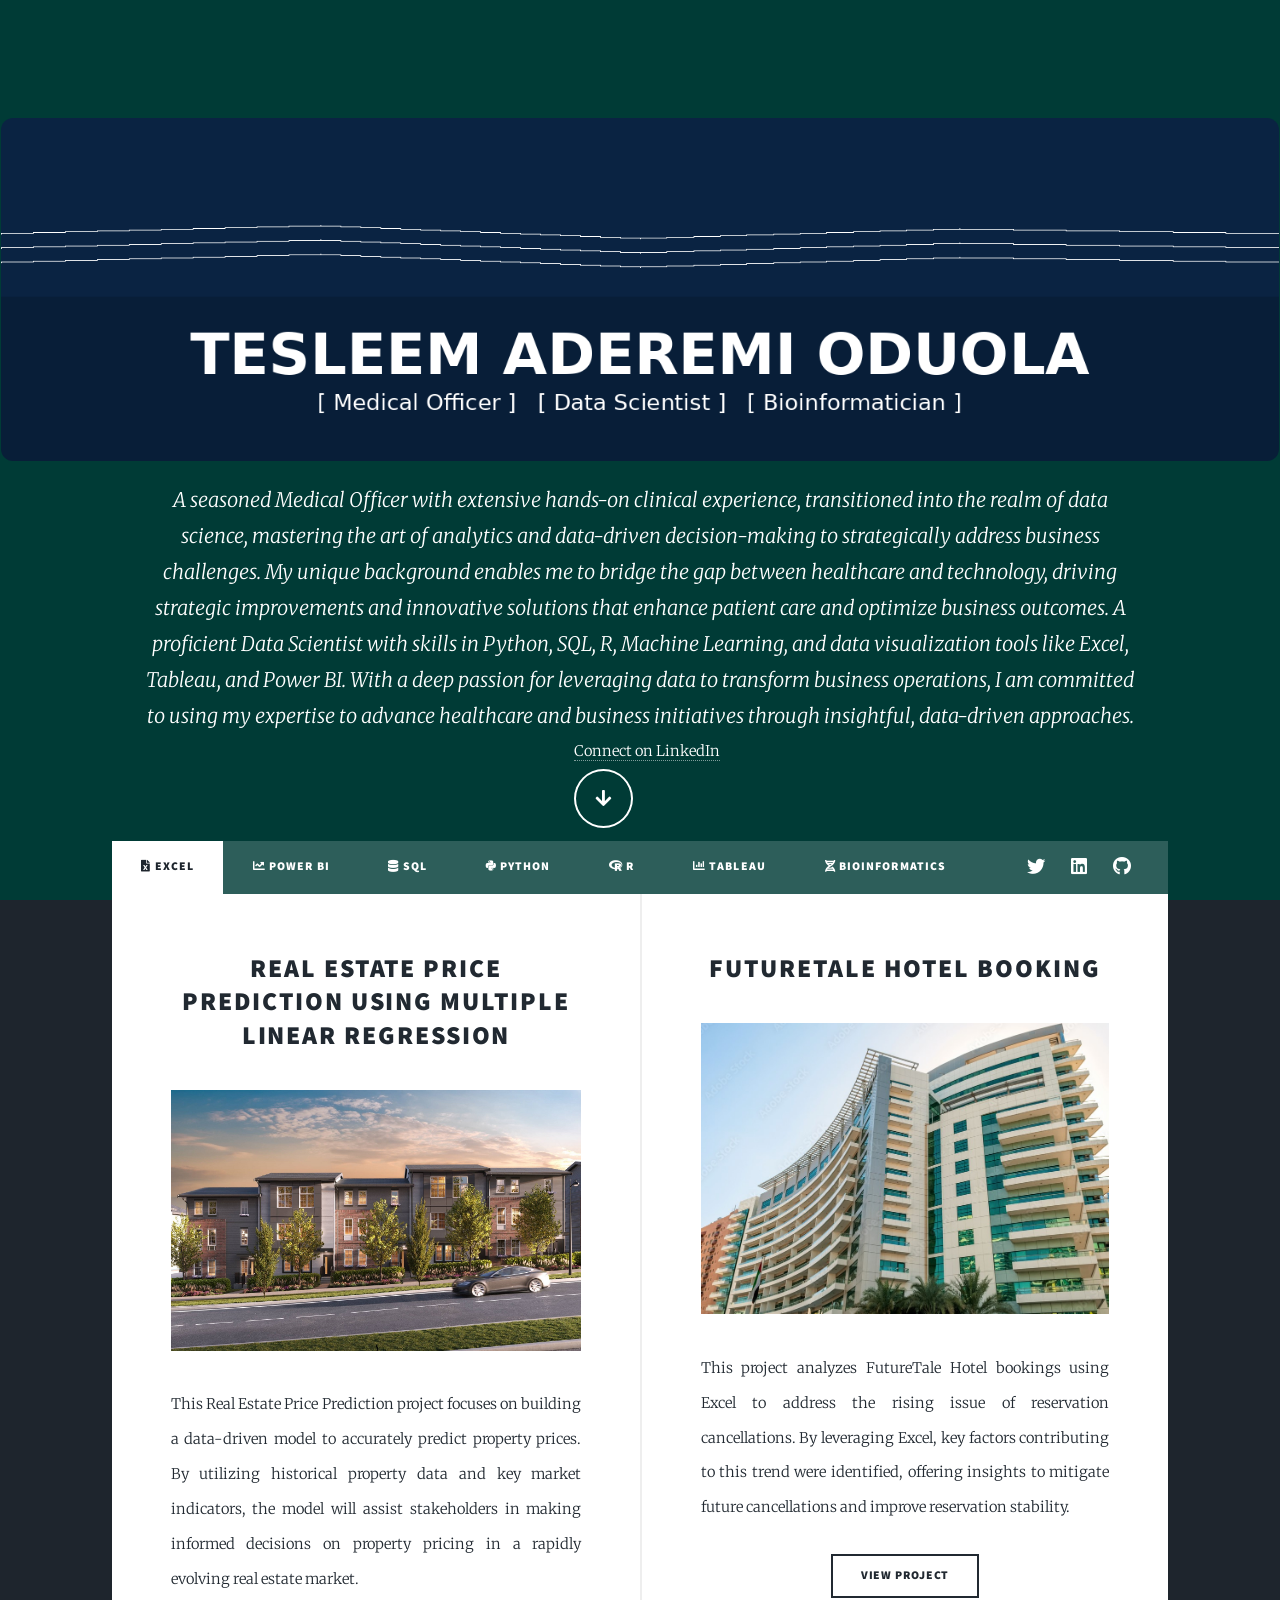
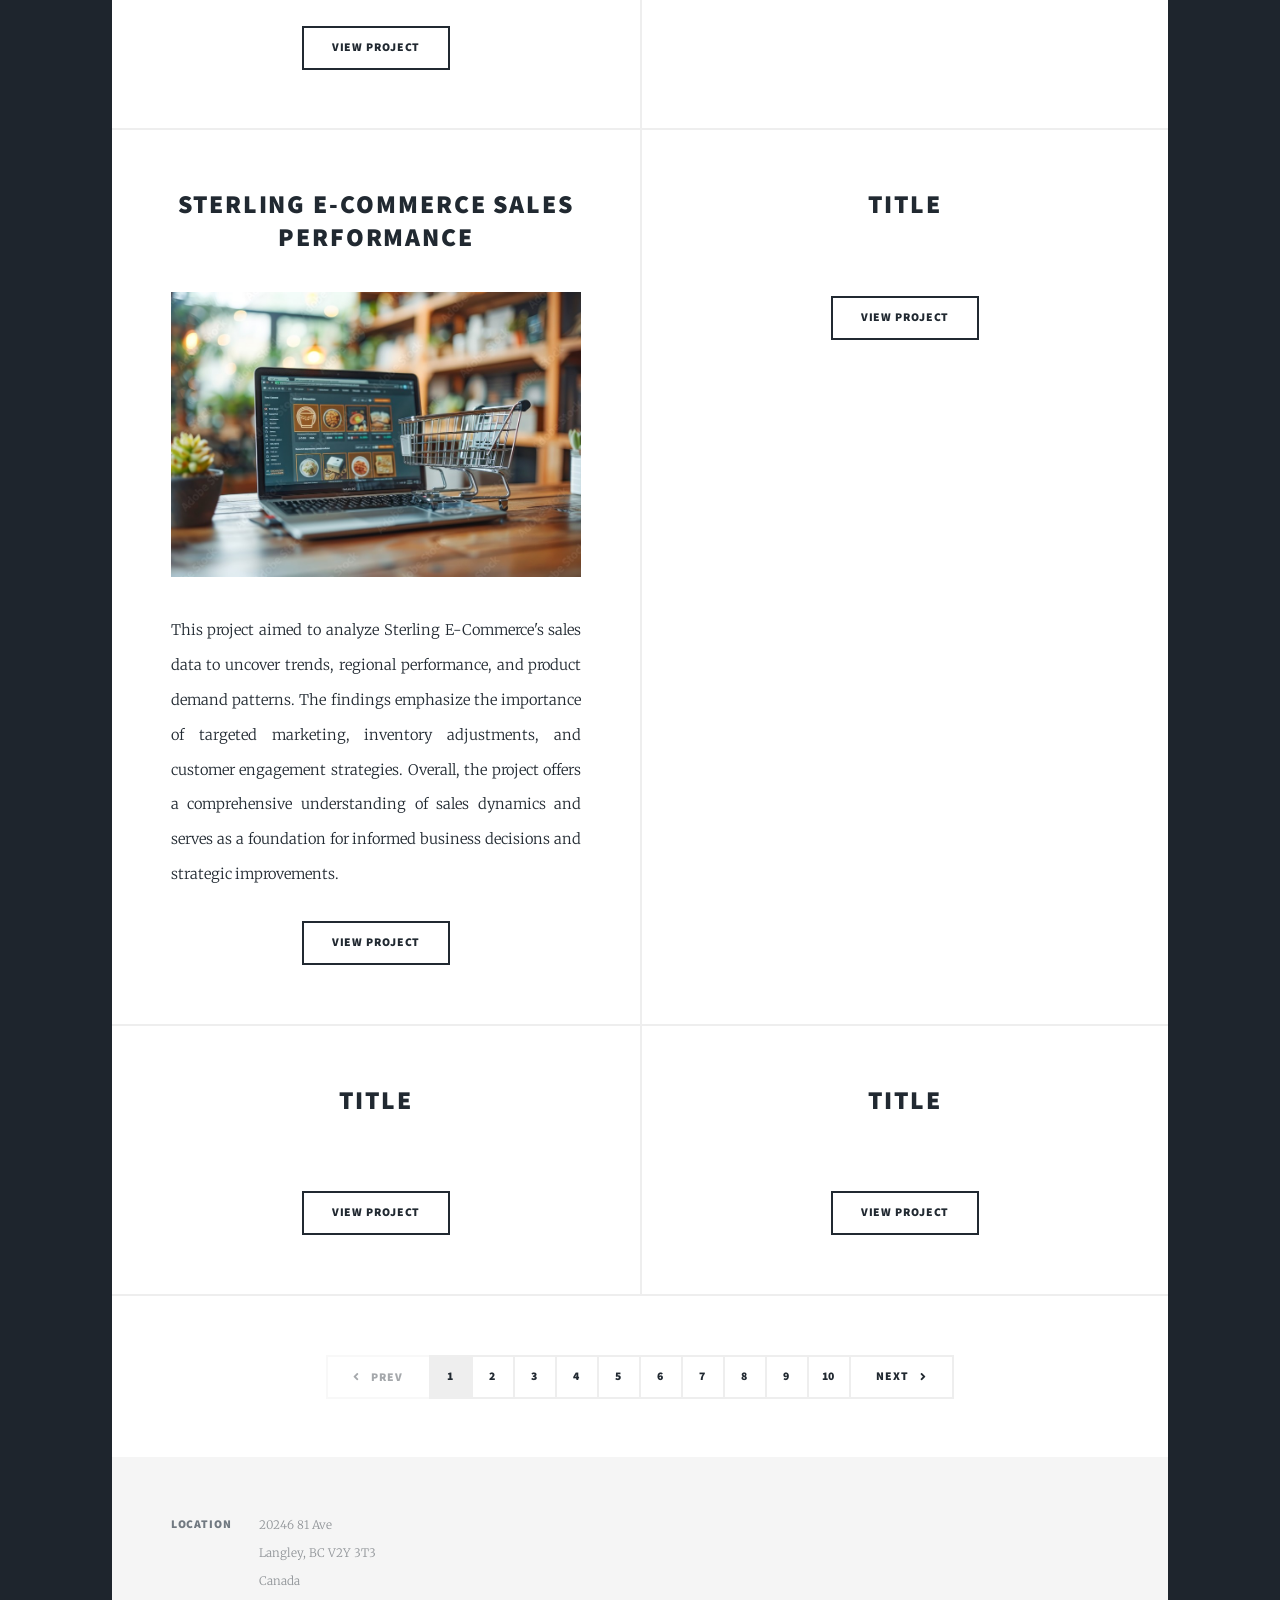
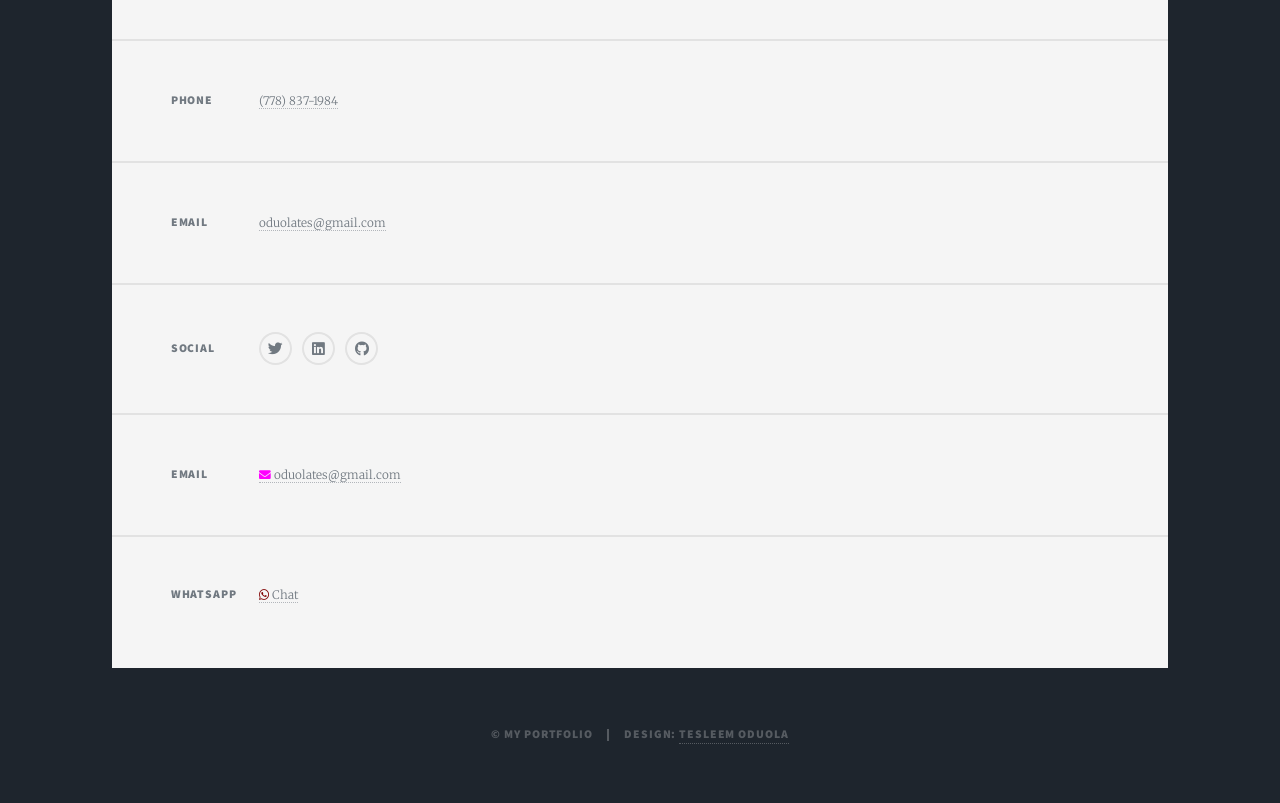
==== commit ab318cd3: "Add files via upload" ====
--- a/index.html
+++ b/index.html
@@ -18,21 +18,25 @@
 			<div id="wrapper" class="fade-in">
 
 				<!-- Intro -->
-					<div id="intro">
-						<h1>TESLEEM ADEREMI ODUOLA<br />
-						</h1>
-						<p> A seasoned Medical Officer with extensive hands-on clinical experience, 
-                           transitioned into the realm of data science, mastering the art of analytics 
-                           and data-driven decision-making to strategically address business challenges.
-                           My unique background enables me to bridge the gap between healthcare and
-                           technology, driving strategic improvements and innovative solutions that
-                           enhance patient care and optimize business outcomes. A proficient Data
-                           Scientist with skills in Python, SQL, R, Machine Learning, and data
-                           visualization tools like Excel, Tableau, and Power BI. With a deep passion for
-                           leveraging data to transform business operations, I am committed to using my
-                           expertise to advance healthcare and business initiatives through insightful,
-                           data-driven approaches.
-                 </p>
+				<div id="intro" style="text-align: center; padding: 1px 1px; background-color: #003b36;">
+					<hi>
+					<img src="image/cover_excel.png" 
+						 alt="Bioinformatics Cover"
+						 style="max-width: 100%; max-height: auto; object-fit: cover; margin-bottom: 8px; border-radius: 12px;"><br />
+					</hi>
+					<p style="color: #ffffff; font-size: 20px; line-height: 1.8; max-width: 1000px; margin: 0 auto;">
+						A seasoned Medical Officer with extensive hands-on clinical experience, 
+						transitioned into the realm of data science, mastering the art of analytics 
+						and data-driven decision-making to strategically address business challenges.
+						My unique background enables me to bridge the gap between healthcare and
+						technology, driving strategic improvements and innovative solutions that
+						enhance patient care and optimize business outcomes. A proficient Data
+						Scientist with skills in Python, SQL, R, Machine Learning, and data
+						visualization tools like Excel, Tableau, and Power BI. With a deep passion for
+						leveraging data to transform business operations, I am committed to using my
+						expertise to advance healthcare and business initiatives through insightful,
+						data-driven approaches.
+					</p>
 				 <ul>  
                         <a href="https://www.linkedin.com/in/tesleemaderemioduola/"">Connect on LinkedIn</a></li>
 						<ul class="actions">
@@ -48,13 +52,13 @@
 				<!-- Nav -->
 					<nav id="nav">
 						<ul class="links">
-							<li class="active"><a href="index.html">Excel</a></li>
-							<li><a href="powerbi.html">Power BI</a></li>
-							<li><a href="sql.html">SQL</a></li>
-							<li><a href="python.html">Pyhton</a></li>
-							<li><a href="r.html">R</a></li>
-							<li><a href="tableau.html">Tableau</a></li>
-							<li><a href="bioinformatics.html">Bioinformatics</a></li>
+							<li class="active"><a href="index.html"><i class="fas fa-file-excel"></i> Excel</a></li>
+                            <li><a href="powerbi.html"><i class="fas fa-chart-line"></i> Power BI</a></li>
+                            <li><a href="sql.html"><i class="fas fa-database"></i> SQL</a></li>
+                            <li><a href="python.html"><i class="fab fa-python"></i> Python</a></li>
+                            <li><a href="r.html"><i class="fab fa-r-project"></i> R</a></li>
+                            <li><a href="tableau.html"><i class="fas fa-chart-bar"></i> Tableau</a></li>
+                            <li><a href="bioinformatics.html"><i class="fas fa-dna"></i> Bioinformatics</a></li>
 						</ul>
 						<ul class="icons">
 							<li><a href="https://www.x.com/oduolates" class="icon brands alt fa-twitter"><span class="label">X</span></a></li>
--- a/assets/css/main.css
+++ b/assets/css/main.css
@@ -1,10 +1,10 @@
 @import url(fontawesome-all.min.css);
 @import url("https://fonts.googleapis.com/css?family=Merriweather:300,700,300italic,700italic|Source+Sans+Pro:900");
 
-/*
-	Massively by HTML5 UP
-	html5up.net | @ajlkn
-	Free for personal and commercial use under the CCA 3.0 license (html5up.net/license)
+/*
+	Massively by HTML5 UP
+	html5up.net | @ajlkn
+	Free for personal and commercial use under the CCA 3.0 license (html5up.net/license)
 */
 
 html, body, div, span, applet, object,
@@ -3616,8 +3616,8 @@
 		-ms-transition: -ms-transform 1s ease, opacity 1s ease;
 		transition: transform 1s ease, opacity 1s ease;
 		background: rgba(255, 255, 255, 0.175);
-		height: 4rem;
-		line-height: 4rem;
+		height: 3.6rem;
+		line-height: 3.6rem;
 		margin: -4rem auto 0 auto;
 		overflow: hidden;
 		padding: 0 2rem 0 0;
@@ -4501,7 +4501,7 @@
 		font-size: 0.9rem;
 		font-weight: 900;
 		letter-spacing: 0.075em;
-		padding: 0.375rem 1.25rem;
+		padding: 0.300rem 1.00rem;
 		text-transform: uppercase;
 		z-index: 10001;
 	}
@@ -4594,7 +4594,7 @@
 					font-size: 0.9rem;
 					font-weight: 900;
 					letter-spacing: 0.075em;
-					padding: 0.75rem 0;
+					padding: 0.5rem 0;
 					text-transform: uppercase;
 				}
 
@@ -4615,7 +4615,7 @@
 			display: block;
 			height: 3.25rem;
 			line-height: 3.25rem;
-			padding-right: 1.25rem;
+			padding-right: 1.0rem;
 			position: absolute;
 			right: 0;
 			text-align: right;
@@ -4684,6 +4684,4 @@
 			transform: translateX(0);
 			box-shadow: 0 0 1.5rem 0 rgba(0, 0, 0, 0.2);
 			visibility: visible;
-		}
-
-	}+		}
